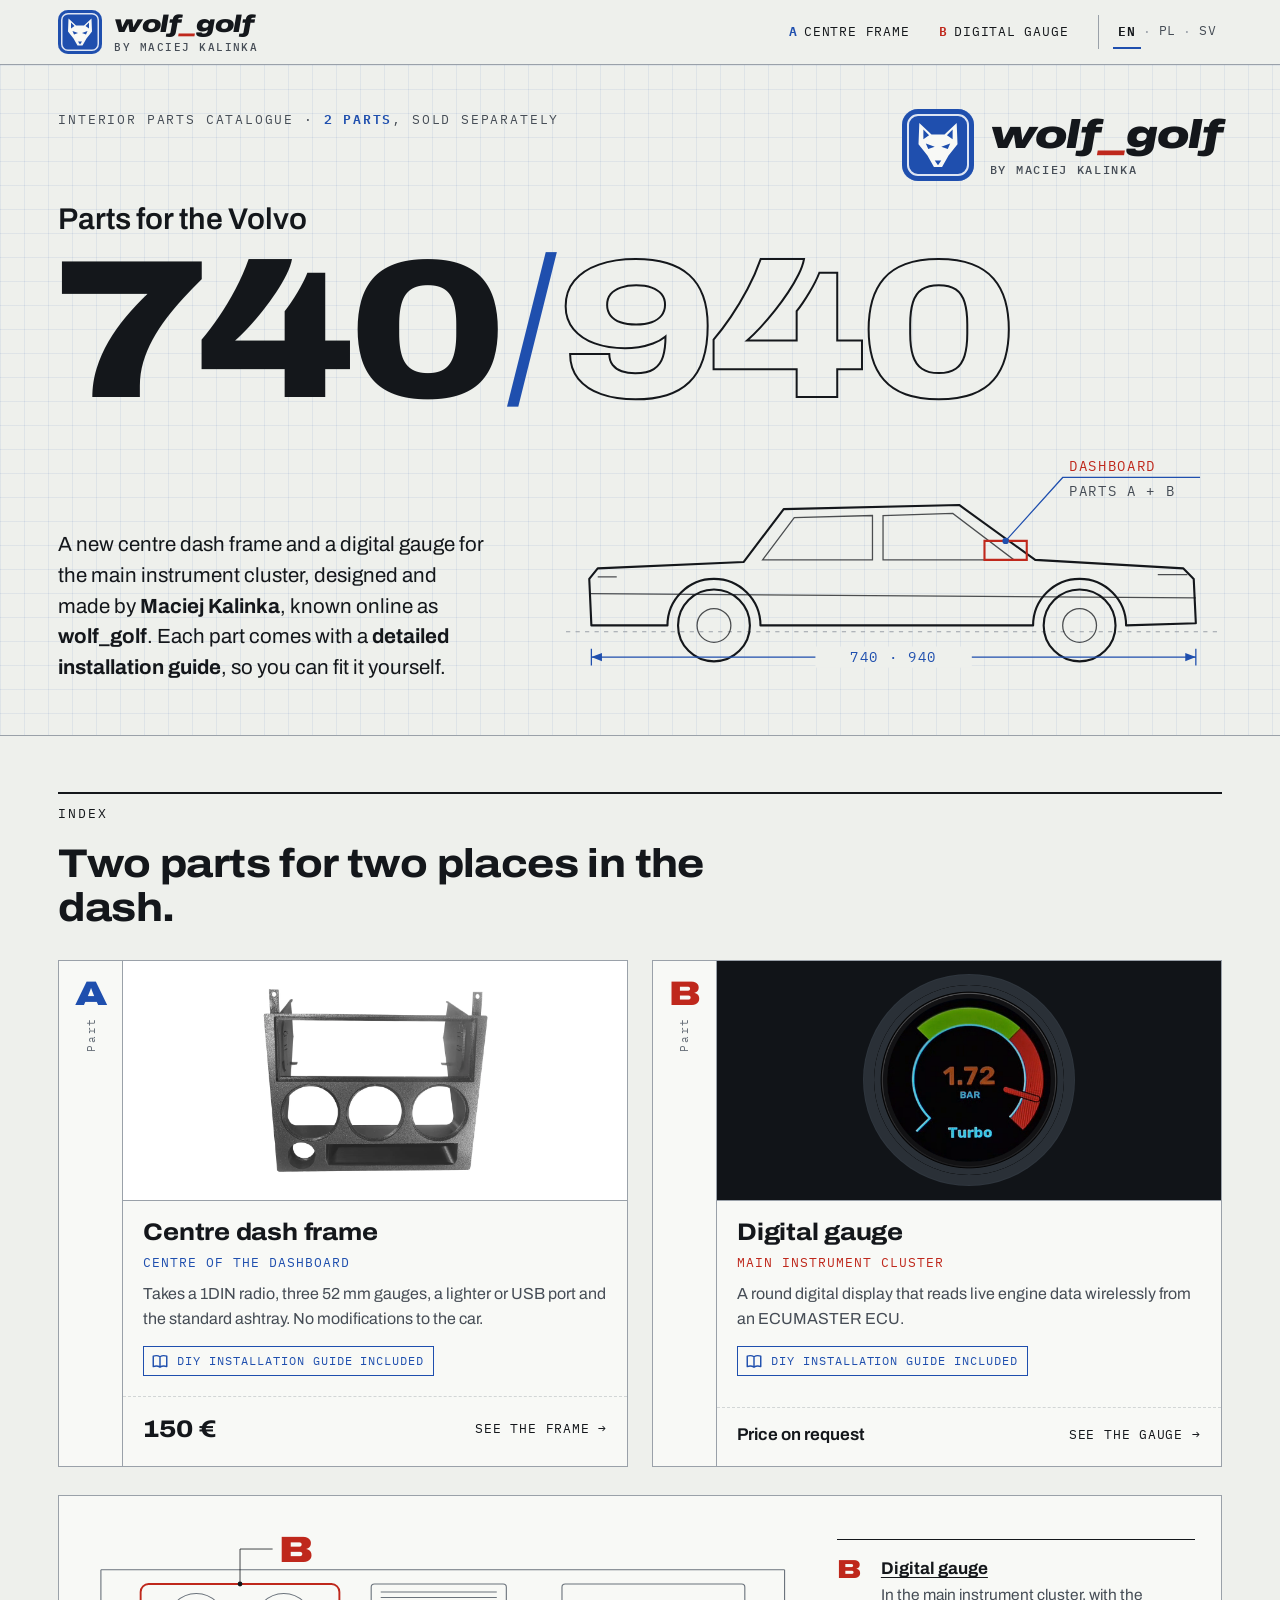
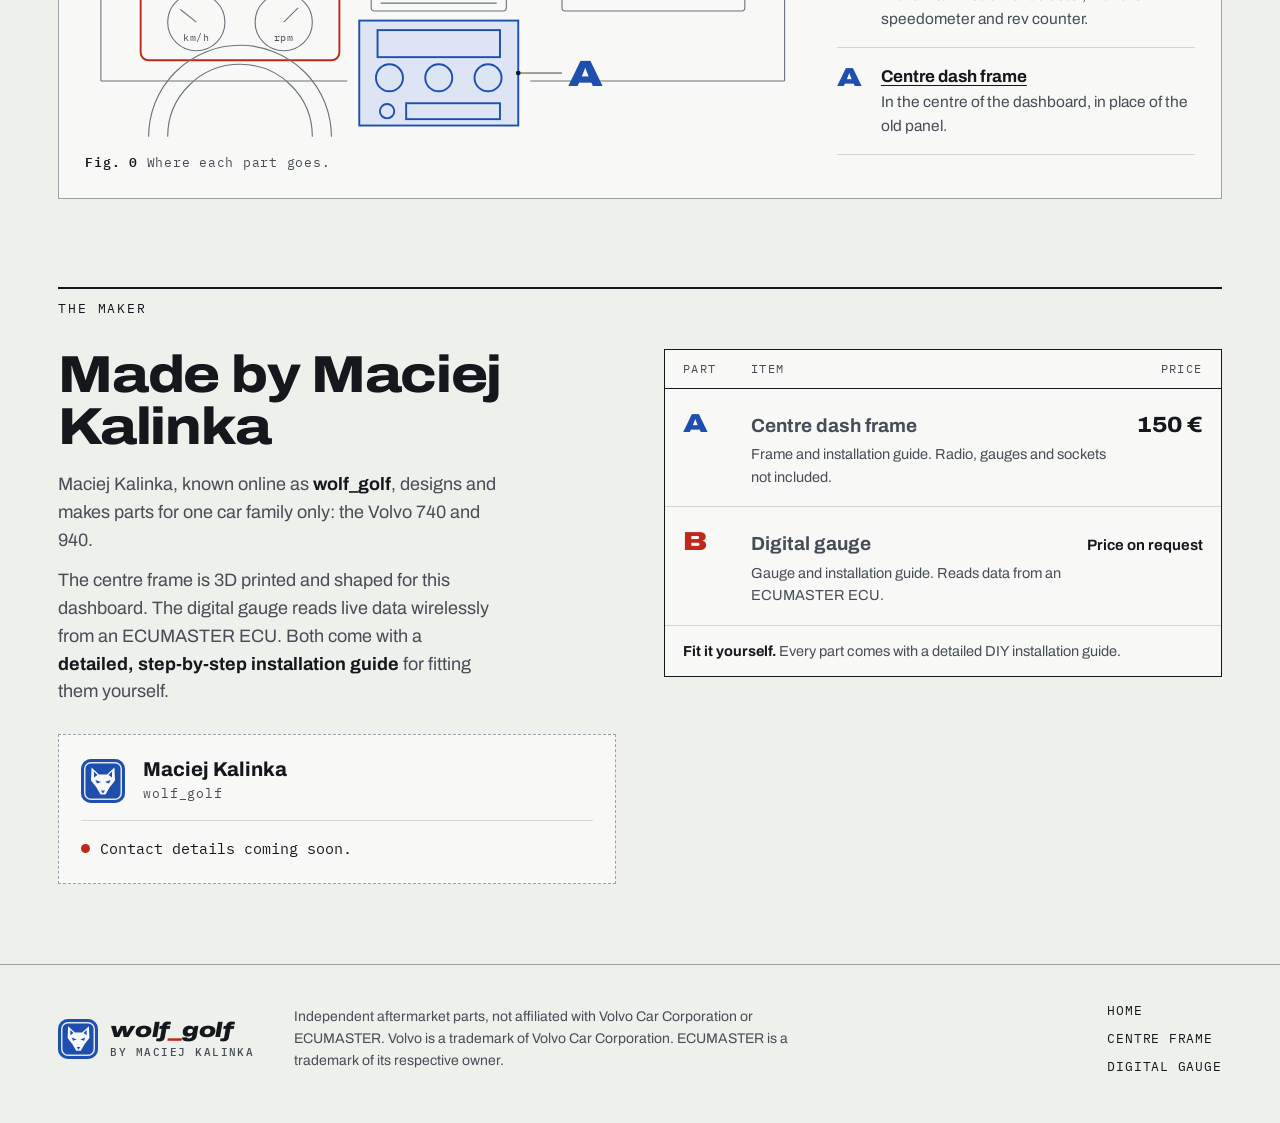
==== index.html @ bd285a12 "wolf_golf site: Volvo 740/940 centre frame and digital gauge (EN) Co-Authored-By: Claude Opus 5.5 <n" ====
<!doctype html>
<html lang="en">
<head>
<meta charset="utf-8">
<meta name="viewport" content="width=device-width, initial-scale=1, viewport-fit=cover">
<title>wolf_golf · Parts for the Volvo 740 and 940</title>
<meta name="description" content="A centre dash frame and a digital gauge for the Volvo 740 and 940, designed and made by Maciej Kalinka (wolf_golf). Each part comes with a detailed DIY installation guide.">
<link rel="canonical" href="https://seler09.github.io/wolf-golf-volvo/">
<link rel="alternate" hreflang="en" href="https://seler09.github.io/wolf-golf-volvo/">
<link rel="alternate" hreflang="pl" href="https://seler09.github.io/wolf-golf-volvo/pl/">
<link rel="alternate" hreflang="sv" href="https://seler09.github.io/wolf-golf-volvo/sv/">
<link rel="alternate" hreflang="x-default" href="https://seler09.github.io/wolf-golf-volvo/">
<meta property="og:type" content="website">
<meta property="og:site_name" content="wolf_golf">
<meta property="og:title" content="wolf_golf · Parts for the Volvo 740 and 940">
<meta property="og:description" content="A centre dash frame and a digital gauge for the Volvo 740 and 940, made by Maciej Kalinka. Detailed DIY installation guide with each part.">
<meta property="og:locale" content="en_GB">
<meta property="og:locale:alternate" content="pl_PL">
<meta property="og:locale:alternate" content="sv_SE">
<meta property="og:url" content="https://seler09.github.io/wolf-golf-volvo/">
<meta property="og:image" content="https://seler09.github.io/wolf-golf-volvo/img/installed.webp">
<meta property="og:image:alt" content="The wolf_golf centre dash frame fitted in a Volvo with a radio, three gauges and a USB socket">
<meta name="twitter:card" content="summary_large_image">
<meta name="theme-color" content="#eef0ec" media="(prefers-color-scheme: light)">
<meta name="theme-color" content="#101316" media="(prefers-color-scheme: dark)">
<link rel="icon" type="image/svg+xml" href="data:image/svg+xml,%3Csvg xmlns='http://www.w3.org/2000/svg' viewBox='0 0 64 64'%3E%3Crect width='64' height='64' rx='14' fill='%231f4fae'/%3E%3Cg transform='translate(8 8) scale(.75)'%3E%3Cpath fill='%23f8f9f6' d='M9 5L24 19L40 19L55 5L56 31L45 45L37 59L27 59L19 45L8 31Z'/%3E%3Cpath fill='%231f4fae' d='M17 30L28 34L20 37ZM47 30L36 34L44 37ZM28 51L36 51L32 57ZM14 13L21 20L14 25ZM50 13L43 20L50 25Z'/%3E%3C/g%3E%3C/svg%3E">
<link rel="preconnect" href="https://fonts.googleapis.com">
<link rel="preconnect" href="https://fonts.gstatic.com" crossorigin>
<link rel="stylesheet" href="https://fonts.googleapis.com/css2?family=Archivo:ital,wdth,wght@0,62..125,100..900;1,62..125,100..900&amp;family=IBM+Plex+Mono:wght@400;500;600&amp;display=swap">
<link rel="stylesheet" href="styles.css">
</head>
<body>
<svg width="0" height="0" style="position:absolute" aria-hidden="true" focusable="false">
  <defs>
    <symbol id="wolf" viewBox="0 0 64 64">
      <path style="fill:var(--wolf-a,#f8f9f6)" d="M9 5 L24 19 L40 19 L55 5 L56 31 L45 45 L37 59 L27 59 L19 45 L8 31 Z"/>
      <path style="fill:var(--wolf-b,#1f4fae)" d="M17 30 L28 34 L20 37 Z M47 30 L36 34 L44 37 Z M28 51 L36 51 L32 57 Z M14 13 L21 20 L14 25 Z M50 13 L43 20 L50 25 Z"/>
    </symbol>
    <symbol id="book" viewBox="0 0 20 20">
      <path d="M2.5 4.6 C5.6 3.6 7.9 3.9 10 5.3 C12.1 3.9 14.4 3.6 17.5 4.6 V16.2 C14.4 15.2 12.1 15.5 10 16.9 C7.9 15.5 5.6 15.2 2.5 16.2 Z M10 5.3 V16.9"/>
    </symbol>
  </defs>
</svg>

<a class="skip" href="#main">Skip to content</a>

<header class="top">
  <div class="wrap">
    <a class="lockup" href="index.html" aria-label="wolf_golf by Maciej Kalinka, home">
      <span class="mark"><svg aria-hidden="true"><use href="#wolf"/></svg></span>
      <span class="word"><b>wolf<i>_</i>golf</b><small>by Maciej Kalinka</small></span>
    </a>
    <nav class="nav" aria-label="Products">
      <a href="frame.html"><span class="k">A</span>Centre frame</a>
      <a class="nb" href="gauge.html"><span class="k">B</span>Digital gauge</a>
    </nav>
    <nav class="lang" aria-label="Language">
      <a href="index.html" hreflang="en" lang="en" aria-current="true">EN<span class="sr-only"> English</span></a><span class="dot" aria-hidden="true">·</span>
      <a href="pl/index.html" hreflang="pl" lang="pl">PL<span class="sr-only"> Polski</span></a><span class="dot" aria-hidden="true">·</span>
      <a href="sv/index.html" hreflang="sv" lang="sv">SV<span class="sr-only"> Svenska</span></a>
    </nav>
  </div>
</header>

<main id="main">
<section class="hero grid-bg" aria-labelledby="hero-h">
  <div class="wrap">
    <div class="hero-meta">
      <p class="eyebrow">Interior parts catalogue · <b>2 parts</b>, sold separately</p>
      <div class="lockup big" aria-hidden="true">
        <span class="mark"><svg><use href="#wolf"/></svg></span>
        <span class="word"><b>wolf<i>_</i>golf</b><small>by Maciej Kalinka</small></span>
      </div>
    </div>

    <h1 id="hero-h">
      <span class="pre">Parts for the Volvo</span>
      <span class="nums">740<span class="sl">/</span><span class="o">940</span></span>
    </h1>

    <div class="hero-row">
      <p class="lead">A new centre dash frame and a digital gauge for the main instrument cluster, designed and made by <strong>Maciej Kalinka</strong>, known online as <strong>wolf_golf</strong>. Each part comes with a <strong>detailed installation guide</strong>, so you can fit it yourself.</p>
      <svg class="car" viewBox="0 0 620 220" role="img" aria-label="Line drawing of a boxy saloon with the dashboard area marked">
        <line class="ground" x1="0" y1="172" x2="620" y2="172"/>
        <path class="body" d="M24 166 L22 122 L30 112 L168 106 L206 56 L372 52 L444 104 L584 112 L594 122 L596 164 L530 166 A44 44 0 0 0 442 166 L184 166 A44 44 0 0 0 96 166 Z"/>
        <path class="thin" d="M186 104 L216 64 L290 62 L290 104 Z M300 104 L300 62 L366 60 L424 104 Z"/>
        <line class="thin" x1="22" y1="136" x2="596" y2="140"/>
        <circle class="body" cx="140" cy="166" r="34"/>
        <circle class="thin" cx="140" cy="166" r="16"/>
        <circle class="body" cx="486" cy="166" r="34"/>
        <circle class="thin" cx="486" cy="166" r="16"/>
        <path class="thin" d="M560 118 h28 M30 120 h18"/>
        <path class="hl" d="M396 86 h40 v18 h-40 z"/>
        <path class="dim" d="M416 86 L470 26 H600"/>
        <circle class="arrow" cx="416" cy="86" r="3"/>
        <text class="r" x="476" y="20">DASHBOARD</text>
        <text class="g" x="476" y="44">PARTS A + B</text>
        <path class="dim" d="M24 196 H596 M24 188 V204 M596 188 V204"/>
        <path class="arrow" d="M24 196 l10 -4 v8 z M596 196 l-10 -4 v8 z"/>
        <rect class="mask" x="236" y="186" width="148" height="20"/>
        <text x="310" y="201" text-anchor="middle">740 · 940</text>
      </svg>
    </div>
  </div>
</section>

<section class="index" aria-labelledby="idx-h">
  <div class="wrap">
    <div class="sec-label"><p class="eyebrow">Index</p></div>
    <h2 class="sec-h" id="idx-h">Two parts for two places in the dash.</h2>

    <div class="parts">
      <a class="part-card" href="frame.html">
        <div class="code"><b>A</b><span>Part</span></div>
        <div class="pic plate"><img src="img/front.webp" alt="The centre dash frame from the front" width="1920" height="1440"></div>
        <div class="txt">
          <h3>Centre dash frame</h3>
          <p class="where">Centre of the dashboard</p>
          <p class="d">Takes a 1DIN radio, three 52 mm gauges, a lighter or USB port and the standard ashtray. No modifications to the car.</p>
          <p class="guide-tag"><svg class="ico-book" aria-hidden="true"><use href="#book"/></svg>DIY installation guide included</p>
        </div>
        <div class="foot"><span class="price">150 €</span><span class="go">See the frame</span></div>
      </a>
      <a class="part-card b" href="gauge.html">
        <div class="code"><b>B</b><span>Part</span></div>
        <div class="pic dark">
          <div class="dial"><img src="img/gauge-5.png" alt="The digital gauge showing turbo boost, 1.72 bar" width="640" height="640"></div>
        </div>
        <div class="txt">
          <h3>Digital gauge</h3>
          <p class="where">Main instrument cluster</p>
          <p class="d">A round digital display that reads live engine data wirelessly from an ECUMASTER ECU.</p>
          <p class="guide-tag"><svg class="ico-book" aria-hidden="true"><use href="#book"/></svg>DIY installation guide included</p>
        </div>
        <div class="foot"><span class="price req">Price on request</span><span class="go">See the gauge</span></div>
      </a>
    </div>

    <figure class="where-fig">
      <svg class="dash" viewBox="0 0 900 270" role="img" aria-label="Dashboard diagram: part B, the digital gauge, sits in the main instrument cluster behind the steering wheel; part A, the frame, sits in the centre of the dash">
        <path class="ln" d="M20 60 H880 M20 60 V200 M880 60 V200"/>
        <path class="ln" d="M20 200 H330 M560 200 H880"/>
        <rect class="lnB" x="70" y="78" width="250" height="96" rx="10"/>
        <circle class="ln" cx="140" cy="126" r="36"/>
        <circle class="ln" cx="250" cy="126" r="36"/>
        <path class="ln" d="M140 126 l-20 -16 M250 126 l18 -18"/>
        <text class="sm" x="140" y="150" text-anchor="middle">km/h</text>
        <text class="sm" x="250" y="150" text-anchor="middle">rpm</text>
        <path class="ln" d="M80 270 A115 115 0 0 1 310 270"/>
        <path class="ln" d="M104 270 A91 91 0 0 1 286 270"/>
        <rect class="ln" x="360" y="78" width="170" height="34" rx="4"/>
        <path class="ln" d="M372 88 H518 M372 95 H518 M372 102 H518"/>
        <rect class="ln" x="600" y="78" width="230" height="34" rx="4"/>
        <rect class="fillA" x="345" y="124" width="200" height="132"/>
        <rect class="lnA" x="345" y="124" width="200" height="132"/>
        <rect class="lnA" x="368" y="136" width="154" height="34"/>
        <circle class="lnA" cx="383" cy="196" r="17"/>
        <circle class="lnA" cx="445" cy="196" r="17"/>
        <circle class="lnA" cx="507" cy="196" r="17"/>
        <circle class="lnA" cx="380" cy="238" r="9"/>
        <rect class="lnA" x="404" y="228" width="118" height="20"/>
        <path class="lead-l" d="M195 78 V34 H236"/>
        <circle class="dot" cx="195" cy="78" r="3"/>
        <text class="big b" x="244" y="50">B</text>
        <path class="lead-l" d="M545 190 H600"/>
        <circle class="dot" cx="545" cy="190" r="3"/>
        <text class="big a" x="608" y="206">A</text>
      </svg>
      <figcaption><b>Fig. 0</b> Where each part goes.</figcaption>
      <ul class="key">
        <li><b class="kb" aria-hidden="true">B</b><span><strong><a href="gauge.html">Digital gauge</a></strong> In the main instrument cluster, with the speedometer and rev counter.</span></li>
        <li><b class="ka" aria-hidden="true">A</b><span><strong><a href="frame.html">Centre dash frame</a></strong> In the centre of the dashboard, in place of the old panel.</span></li>
      </ul>
    </figure>
  </div>
</section>

<section class="maker" id="contact" aria-labelledby="maker-h">
  <div class="wrap">
    <div class="sec-label"><p class="eyebrow">The maker</p></div>
    <div class="maker-grid">
      <div>
        <h2 id="maker-h">Made by Maciej Kalinka</h2>
        <p class="intro">Maciej Kalinka, known online as <strong>wolf_golf</strong>, designs and makes parts for one car family only: the Volvo 740 and 940.</p>
        <p class="intro">The centre frame is 3D printed and shaped for this dashboard. The digital gauge reads live data wirelessly from an ECUMASTER ECU. Both come with a <strong>detailed, step-by-step installation guide</strong> for fitting them yourself.</p>
        <div class="contact">
          <span class="mark"><svg aria-hidden="true"><use href="#wolf"/></svg></span>
          <div class="who"><b>Maciej Kalinka</b><span>wolf_golf</span></div>
          <p class="soon">Contact details coming soon.</p>
        </div>
      </div>
      <div class="order-sheet">
        <div class="h" aria-hidden="true"><span>Part</span><span>Item</span><span>Price</span></div>
        <a class="r" href="frame.html">
          <span class="c" aria-hidden="true">A</span>
          <span><b>Centre dash frame</b><span>Frame and installation guide. Radio, gauges and sockets not included.</span></span>
          <span class="p">150 €</span>
        </a>
        <a class="r b" href="gauge.html">
          <span class="c" aria-hidden="true">B</span>
          <span><b>Digital gauge</b><span>Gauge and installation guide. Reads data from an ECUMASTER ECU.</span></span>
          <span class="p req">Price on request</span>
        </a>
        <p class="x"><b>Fit it yourself.</b> Every part comes with a detailed DIY installation guide.</p>
      </div>
    </div>
  </div>
</section>
</main>

<footer class="site-foot">
  <div class="wrap">
    <a class="lockup" href="index.html" aria-label="wolf_golf by Maciej Kalinka, home">
      <span class="mark"><svg aria-hidden="true"><use href="#wolf"/></svg></span>
      <span class="word"><b>wolf<i>_</i>golf</b><small>by Maciej Kalinka</small></span>
    </a>
    <p>Independent aftermarket parts, not affiliated with Volvo Car Corporation or ECUMASTER. Volvo is a trademark of Volvo Car Corporation. ECUMASTER is a trademark of its respective owner.</p>
    <nav class="f-nav" aria-label="Site">
      <a href="index.html">Home</a>
      <a href="frame.html">Centre frame</a>
      <a href="gauge.html">Digital gauge</a>
    </nav>
  </div>
</footer>

<script>
(function(){
  var d=document.getElementById('lb');
  if(!d||typeof d.showModal!=='function')return;
  var links=Array.prototype.slice.call(document.querySelectorAll('a[data-lb]'));
  if(!links.length)return;
  var stage=d.querySelector('.lb-stage'),frame=d.querySelector('.lb-frame'),img=frame.querySelector('img'),
      cap=d.querySelector('.lb-cap'),cnt=d.querySelector('.lb-count'),i=0,opener=null;
  var navs=d.querySelectorAll('.lb-nav');
  for(var n=0;n<navs.length;n++){navs[n].hidden=links.length<2;}
  function show(k){
    i=(k+links.length)%links.length;
    var a=links[i],t=a.querySelector('img'),round=a.hasAttribute('data-round');
    img.src=a.getAttribute('href');
    img.alt=t?(t.getAttribute('alt')||''):'';
    cap.textContent=a.getAttribute('data-cap')||'';
    cnt.textContent=(i+1)+' / '+links.length;
    frame.classList.toggle('round',round);
    stage.classList.toggle('dark',round);
  }
  links.forEach(function(a,k){
    a.addEventListener('click',function(e){
      if(e.button!==0||e.metaKey||e.ctrlKey||e.shiftKey||e.altKey)return;
      e.preventDefault();opener=a;show(k);d.showModal();
    });
  });
  d.addEventListener('keydown',function(e){
    if(e.key==='ArrowLeft'){e.preventDefault();show(i-1);}
    else if(e.key==='ArrowRight'){e.preventDefault();show(i+1);}
  });
  d.addEventListener('click',function(e){
    var t=e.target;
    if(t===d||t===stage){d.close();return;}
    if(t.closest('[data-lb-close]'))d.close();
    else if(t.closest('[data-lb-prev]'))show(i-1);
    else if(t.closest('[data-lb-next]'))show(i+1);
  });
  d.addEventListener('close',function(){if(opener)opener.focus();});
})();
</script>
</body>
</html>
---- styles.css ----
/* wolf_golf · parts for the Volvo 740 / 940
   Shared stylesheet for every page and language. */

/* ---------- tokens (light) ---------- */
:root{
  --paper:#eef0ec;
  --sheet:#f8f9f6;
  --ink:#14171b;
  --ink-2:#464d56;
  --ink-3:#6b737c;
  --rule:#9aa1a9;
  --rule-2:#d2d6d6;
  --grid:rgba(31,79,174,.075);
  --blue:#1f4fae;
  --blue-soft:#dde5f4;
  --red:#bf281c;
  --plate:#ffffff;
  --plate-rule:#dfe2e4;
  --pin:#1f4fae;
  --pin-ink:#ffffff;
  --panel:#111418;
  --panel-2:#1a1f25;
  --panel-ink:#eceff2;
  --panel-ink-2:#9ba5af;
  --panel-rule:#2f363e;
  --panel-accent:#8fb4ff;
  --panel-red:#ff6b5a;
  --bezel:#2a3037;
  --on-ink:#f8f9f6;
  /* brand mark: fixed colours so the logo reads the same in both themes */
  --mark:#1f4fae;
  --mark-head:#f8f9f6;
  --mark-ring:rgba(255,255,255,.85);
  color-scheme:light;
}
/* ---------- tokens (dark) ---------- */
@media (prefers-color-scheme: dark){
  :root:not([data-theme="light"]){
    --paper:#101316;
    --sheet:#161a1e;
    --ink:#e8eaec;
    --ink-2:#aab2ba;
    --ink-3:#848d97;
    --rule:#56606a;
    --rule-2:#2a3037;
    --grid:rgba(143,180,255,.06);
    --blue:#8fb4ff;
    --blue-soft:#1d2840;
    --red:#ff7262;
    --plate:#eceeee;
    --plate-rule:#c9cdd0;
    --pin:#1f4fae;
    --pin-ink:#ffffff;
    --panel:#080a0c;
    --panel-2:#12161a;
    --panel-ink:#eceff2;
    --panel-ink-2:#9ba5af;
    --panel-rule:#262c33;
    --panel-accent:#8fb4ff;
    --panel-red:#ff6b5a;
    --bezel:#2a3037;
    --on-ink:#101316;
    color-scheme:dark;
  }
}
:root[data-theme="dark"]{
  --paper:#101316;
  --sheet:#161a1e;
  --ink:#e8eaec;
  --ink-2:#aab2ba;
  --ink-3:#848d97;
  --rule:#56606a;
  --rule-2:#2a3037;
  --grid:rgba(143,180,255,.06);
  --blue:#8fb4ff;
  --blue-soft:#1d2840;
  --red:#ff7262;
  --plate:#eceeee;
  --plate-rule:#c9cdd0;
  --pin:#1f4fae;
  --pin-ink:#ffffff;
  --panel:#080a0c;
  --panel-2:#12161a;
  --panel-ink:#eceff2;
  --panel-ink-2:#9ba5af;
  --panel-rule:#262c33;
  --panel-accent:#8fb4ff;
  --panel-red:#ff6b5a;
  --bezel:#2a3037;
  --on-ink:#101316;
  color-scheme:dark;
}

/* ---------- base ---------- */
*,*::before,*::after{box-sizing:border-box}
html{-webkit-text-size-adjust:100%;scroll-behavior:smooth}
@media (prefers-reduced-motion: reduce){
  html{scroll-behavior:auto}
  *,*::before,*::after{transition:none!important;animation:none!important}
}
body{
  margin:0;
  background:var(--paper);
  color:var(--ink);
  font-family:"Archivo",system-ui,sans-serif;
  font-size:17px;
  line-height:1.55;
  overflow-x:hidden;
}
img{max-width:100%;display:block}
a{color:inherit}
:focus-visible{outline:2px solid var(--blue);outline-offset:3px;border-radius:2px}
.mono{font-family:"IBM Plex Mono",ui-monospace,monospace}
h1,h2,h3,h4,p{margin:0}
h1,h2,h3,h4{overflow-wrap:anywhere}
p,li,dd,td,th,figcaption{overflow-wrap:break-word}
.sr-only{position:absolute!important;width:1px;height:1px;padding:0;margin:-1px;overflow:hidden;clip:rect(0,0,0,0);white-space:nowrap;border:0}

.skip{
  position:absolute;left:16px;top:-80px;z-index:100;
  background:var(--ink);color:var(--on-ink);padding:10px 14px;
  font-family:"IBM Plex Mono",monospace;font-size:14px;text-decoration:none;
}
.skip:focus{top:12px}

.wrap{
  max-width:1240px;
  margin-inline:auto;
  padding-left:max(16px, env(safe-area-inset-left,0px), 3vw);
  padding-right:max(16px, env(safe-area-inset-right,0px), 3vw);
}
.wrap > *, .grid > *{min-width:0}

/* ---------- brand lockup (mark shape from the wolf_golf logo) ---------- */
.lockup{display:flex;align-items:center;gap:12px;text-decoration:none;color:var(--ink);min-width:0}
.mark{
  width:44px;height:44px;flex:none;border-radius:10px;background:var(--mark);
  display:grid;place-items:center;
  box-shadow:inset 0 0 0 3px var(--mark), inset 0 0 0 4.5px var(--mark-ring);
  --wolf-a:var(--mark-head);--wolf-b:var(--mark);
}
.mark svg{width:32px;height:32px}
.word{display:flex;flex-direction:column;line-height:1;min-width:0}
.word b{font-weight:900;font-style:italic;font-stretch:125%;font-size:24px;letter-spacing:-.02em;white-space:nowrap}
.word b i{color:var(--red);font-style:inherit}
.word small{font-family:"IBM Plex Mono",monospace;font-size:10.5px;font-weight:500;letter-spacing:.14em;text-transform:uppercase;color:var(--ink-2);margin-top:6px;white-space:nowrap}
.lockup.big{gap:16px}
.lockup.big .mark{width:72px;height:72px;border-radius:16px;box-shadow:inset 0 0 0 5px var(--mark), inset 0 0 0 7px var(--mark-ring)}
.lockup.big .mark svg{width:52px;height:52px}
.lockup.big .word b{font-size:40px}
.lockup.big .word small{font-size:12px;margin-top:9px}

/* ---------- header ---------- */
.top{border-bottom:1px solid var(--rule);background:var(--paper);position:sticky;top:0;z-index:20}
.top .wrap{display:flex;align-items:center;gap:10px 18px;flex-wrap:wrap;padding-block:10px}
.top .lockup{margin-right:auto}
.nav{display:flex;gap:6px;align-items:center}
.nav a{
  font-family:"IBM Plex Mono",monospace;font-size:13px;letter-spacing:.06em;text-transform:uppercase;
  text-decoration:none;color:var(--ink);padding:7px 11px;border:1px solid transparent;white-space:nowrap;
}
.nav a:hover{border-color:var(--rule)}
.nav a .k{color:var(--blue);font-weight:600;margin-right:6px}
.nav a.nb .k{color:var(--red)}
.nav a[aria-current="page"]{border-color:var(--ink);box-shadow:inset 0 -3px 0 var(--blue)}
.nav a.nb[aria-current="page"]{box-shadow:inset 0 -3px 0 var(--red)}
.lang{display:flex;align-items:center;gap:2px;font-family:"IBM Plex Mono",monospace;font-size:13px;letter-spacing:.06em;border-left:1px solid var(--rule);padding-left:14px}
.lang a{text-decoration:none;color:var(--ink-2);padding:6px 5px;border-bottom:2px solid transparent}
.lang a:hover{color:var(--ink)}
.lang a[aria-current="true"]{color:var(--ink);font-weight:600;border-bottom-color:var(--blue)}
.lang .dot{color:var(--rule)}

/* ---------- shared bits ---------- */
.grid-bg{
  background-color:var(--paper);
  background-image:
    linear-gradient(var(--grid) 1px, transparent 1px),
    linear-gradient(90deg, var(--grid) 1px, transparent 1px);
  background-size:24px 24px;
}
.eyebrow{font-family:"IBM Plex Mono",monospace;font-size:13px;letter-spacing:.14em;text-transform:uppercase;color:var(--ink-2)}
.eyebrow b{color:var(--blue);font-weight:600}
.sec-label{display:flex;align-items:baseline;gap:16px;border-top:2px solid var(--ink);padding-top:10px}
.sec-label .eyebrow{color:var(--ink)}
h2.sec-h{font-size:clamp(28px,3.2vw,40px);font-weight:750;font-stretch:112%;letter-spacing:-.015em;line-height:1.1;margin-top:18px;max-width:24ch}

.ico-book{fill:none;stroke:currentColor;stroke-width:1.6;stroke-linejoin:round}
.guide-tag{
  display:inline-flex;align-items:center;gap:8px;margin-top:14px;
  font-family:"IBM Plex Mono",monospace;font-size:12px;letter-spacing:.08em;text-transform:uppercase;
  color:var(--blue);border:1px solid var(--blue);padding:5px 9px 5px 7px;line-height:1.3;
}
.guide-tag svg{width:18px;height:18px;flex:none}
.guide-box{
  display:grid;grid-template-columns:auto minmax(0,1fr);gap:14px;align-items:start;
  margin-top:24px;padding:16px 18px;border:1.5px solid var(--blue);background:var(--blue-soft);color:var(--ink);
}
.guide-box svg{width:40px;height:40px;color:var(--blue)}
.guide-box b{display:block;font-size:18px;font-weight:750;line-height:1.25}
.guide-box span{display:block;font-size:15.5px;color:var(--ink-2);margin-top:3px}

/* ---------- home: hero ---------- */
.hero{border-bottom:1px solid var(--rule)}
.hero .wrap{padding-block:44px 52px}
.hero-meta{display:flex;justify-content:space-between;align-items:flex-start;gap:24px;flex-wrap:wrap}
.hero h1{margin-top:26px;line-height:.86;overflow-wrap:normal}
.hero h1 .pre{display:block;font-size:clamp(20px,2.4vw,30px);font-weight:600;letter-spacing:-.005em;margin-bottom:14px;color:var(--ink)}
.nums{
  display:block;
  font-weight:850;font-stretch:125%;
  font-size:clamp(50px,15.4vw,224px);
  letter-spacing:-.035em;
  white-space:nowrap;
}
.nums .o{color:transparent;-webkit-text-stroke:2px var(--ink)}
.nums .sl{color:var(--blue);font-weight:300;font-stretch:62%;margin:0 .04em}
.hero-row{display:grid;grid-template-columns:minmax(0,5fr) minmax(0,7fr);gap:40px;align-items:end;margin-top:34px}
.lead{font-size:clamp(18px,1.6vw,21px);line-height:1.5;max-width:36ch;color:var(--ink)}
.lead strong{font-weight:700}
.car{width:100%;height:auto;color:var(--ink)}
.car .body{fill:none;stroke:currentColor;stroke-width:2;stroke-linejoin:round}
.car .thin{fill:none;stroke:currentColor;stroke-width:1.2;opacity:.75}
.car .dim{fill:none;stroke:var(--blue);stroke-width:1.2}
.car .arrow{fill:var(--blue)}
.car .ground{stroke:var(--rule);stroke-width:1;stroke-dasharray:4 5}
.car text{font-family:"IBM Plex Mono",monospace;font-size:13px;letter-spacing:.12em;fill:var(--blue)}
.car .hl{fill:none;stroke:var(--red);stroke-width:2}
.car text.r{fill:var(--red)}
.car text.g{fill:var(--ink-2)}
.car .mask{fill:var(--paper)}

/* ---------- home: product index ---------- */
.index{padding-block:56px 64px}
.parts{display:grid;grid-template-columns:1fr 1fr;gap:24px;margin-top:30px}
.part-card{
  display:grid;grid-template-columns:auto minmax(0,1fr);grid-template-rows:auto 1fr auto;
  text-decoration:none;color:var(--ink);
  background:var(--sheet);border:1px solid var(--rule);
  position:relative;
}
.part-card:hover{border-color:var(--ink)}
.part-card.b .code b{color:var(--red)}
.part-card .code{
  grid-row:1 / 4;
  width:64px;border-right:1px solid var(--rule);
  display:flex;flex-direction:column;align-items:center;padding-top:16px;gap:6px;
}
.part-card .code span{font-family:"IBM Plex Mono",monospace;font-size:10.5px;letter-spacing:.16em;color:var(--ink-3);writing-mode:vertical-rl;transform:rotate(180deg)}
.part-card .code b{font-weight:900;font-stretch:125%;font-size:34px;line-height:1;color:var(--blue)}
.part-card .pic{height:240px;border-bottom:1px solid var(--rule);display:flex;align-items:center;justify-content:center;overflow:hidden}
.part-card .pic.plate{background:var(--plate);border-width:0 0 1px}
.part-card .pic.plate img{height:92%;width:auto;object-fit:contain;mix-blend-mode:multiply}
.part-card .pic.dark{background:var(--panel)}
.part-card .pic.dark .dial{width:190px}
.part-card .txt{padding:18px 20px 6px}
.part-card h3{font-size:24px;font-weight:750;font-stretch:110%;letter-spacing:-.01em;line-height:1.15}
.part-card .where{font-family:"IBM Plex Mono",monospace;font-size:12.5px;letter-spacing:.08em;text-transform:uppercase;color:var(--blue);margin-top:6px}
.part-card.b .where{color:var(--red)}
.part-card p.d{margin-top:10px;color:var(--ink-2);font-size:16px}
.part-card .foot{display:flex;justify-content:space-between;align-items:center;gap:12px;padding:14px 20px 18px;border-top:1px dashed var(--rule-2);margin-top:12px;flex-wrap:wrap}
.part-card .price{font-weight:800;font-stretch:115%;font-size:24px}
.part-card .price.req{font-size:17px;font-weight:650;font-stretch:100%}
.part-card .go{font-family:"IBM Plex Mono",monospace;font-size:13px;letter-spacing:.06em;text-transform:uppercase;white-space:nowrap}
.part-card .go::after{content:" \2192"}

/* Fig. 0 — where each part goes */
.where-fig{margin:28px 0 0;background:var(--sheet);border:1px solid var(--rule);padding:26px;display:grid;grid-template-columns:minmax(0,8fr) minmax(0,4fr);gap:8px 36px;align-items:center}
.where-fig figcaption{grid-column:1;grid-row:2}
.where-fig .key{grid-column:2;grid-row:1 / 3}
.where-fig figcaption{font-family:"IBM Plex Mono",monospace;font-size:12.5px;letter-spacing:.06em;color:var(--ink-2);margin-top:8px}
.where-fig figcaption b{color:var(--ink);font-weight:600}
.dash{width:100%;height:auto;color:var(--ink)}
.key{list-style:none;margin:0;padding:0;display:grid;grid-template-columns:minmax(0,1fr);gap:0;border-top:1px solid var(--ink)}
.key li{padding:16px 0;border-bottom:1px solid var(--rule-2)}
.key li{display:grid;grid-template-columns:34px minmax(0,1fr);gap:10px;align-items:start;font-size:15.5px;color:var(--ink-2)}
.key b{font-weight:900;font-stretch:125%;font-size:26px;line-height:1}
.key .kb{color:var(--red)} .key .ka{color:var(--blue)}
.key strong{display:block;color:var(--ink);font-weight:700;font-size:17px}
.key strong a{text-decoration-thickness:1px;text-underline-offset:3px}
.dash .ln{fill:none;stroke:var(--ink-3);stroke-width:1.4}
.dash .lnA{fill:none;stroke:var(--blue);stroke-width:2.4}
.dash .lnB{fill:none;stroke:var(--red);stroke-width:2.4}
.dash .fillA{fill:var(--blue-soft)}
.dash .lead-l{fill:none;stroke:var(--ink);stroke-width:1}
.dash .dot{fill:var(--ink)}
.dash text{font-family:"IBM Plex Mono",monospace;font-size:14px;fill:var(--ink)}
.dash text.big{font-family:"Archivo",sans-serif;font-weight:900;font-stretch:125%;font-size:46px}
.dash text.a{fill:var(--blue)}
.dash text.b{fill:var(--red)}
.dash text.sm{font-size:12px;fill:var(--ink-2);letter-spacing:.06em}

/* ---------- maker + contact ---------- */
.maker{padding-block:24px 80px;scroll-margin-top:80px}
.maker-grid{display:grid;grid-template-columns:minmax(0,6fr) minmax(0,6fr);gap:48px;margin-top:30px;align-items:start}
.maker h2{font-size:clamp(32px,4.2vw,52px);font-weight:800;font-stretch:115%;letter-spacing:-.025em;line-height:1}
.maker p.intro{font-size:18px;margin-top:18px;max-width:44ch;color:var(--ink-2)}
.maker p.intro + p.intro{margin-top:12px}
.maker p.intro strong{color:var(--ink)}
.contact{margin-top:28px;border:1.5px dashed var(--rule);padding:22px;display:grid;grid-template-columns:auto minmax(0,1fr);gap:16px 18px;align-items:center;background:var(--sheet)}
.contact .who b{display:block;font-size:20px;font-weight:750;line-height:1.2}
.contact .who span{display:block;font-family:"IBM Plex Mono",monospace;font-size:13px;color:var(--ink-2);letter-spacing:.06em;margin-top:3px}
.contact .soon{grid-column:1 / -1;border-top:1px solid var(--rule-2);padding-top:16px;font-family:"IBM Plex Mono",monospace;font-size:15px;color:var(--ink)}
.contact .soon::before{content:"";display:inline-block;width:9px;height:9px;border-radius:50%;background:var(--red);margin-right:10px;vertical-align:1px}
.order-sheet{border:1px solid var(--ink);background:var(--sheet)}
.order-sheet .h{display:grid;grid-template-columns:56px minmax(0,1fr) auto;gap:12px;padding:10px 18px;border-bottom:1px solid var(--ink);font-family:"IBM Plex Mono",monospace;font-size:11.5px;letter-spacing:.12em;text-transform:uppercase;color:var(--ink-2)}
.order-sheet .r{display:grid;grid-template-columns:56px minmax(0,1fr) auto;gap:12px;padding:18px;border-bottom:1px solid var(--rule-2);align-items:baseline;text-decoration:none;color:var(--ink)}
.order-sheet a.r:hover{background:var(--paper)}
.order-sheet .r .c{font-weight:900;font-stretch:125%;font-size:26px;color:var(--blue);line-height:1}
.order-sheet .r.b .c{color:var(--red)}
.order-sheet .r b{display:block;font-size:19px;font-weight:700}
.order-sheet .r span{display:block;font-size:14.5px;color:var(--ink-2);margin-top:3px}
.order-sheet .r .p{font-weight:800;font-stretch:112%;font-size:22px;white-space:nowrap;text-align:right;color:var(--ink);margin:0}
.order-sheet .r .p.req{font-size:15px;font-weight:650;font-stretch:100%}
.order-sheet .x{padding:14px 18px;font-size:14.5px;color:var(--ink-2)}
.order-sheet .x b{color:var(--ink)}

/* ---------- product pages: head ---------- */
.p-hero{border-bottom:1px solid var(--rule)}
.p-hero > .wrap{padding-block:40px 64px}
.sheet-head{
  display:grid;grid-template-columns:auto 1fr auto;gap:0;
  border-top:2px solid var(--ink);border-bottom:1px solid var(--rule);
  font-family:"IBM Plex Mono",monospace;font-size:12.5px;letter-spacing:.1em;text-transform:uppercase;
}
.sheet-head > div{padding:9px 14px;border-right:1px solid var(--rule)}
.sheet-head > div:first-child{padding-left:0}
.sheet-head > div:last-child{border-right:0;padding-right:0;text-align:right}
.sheet-head b{font-weight:600;color:var(--blue)}
.p-title{display:grid;grid-template-columns:auto minmax(0,1fr);gap:28px;align-items:end;margin-top:30px}
.p-title .letter{font-weight:900;font-stretch:125%;font-size:clamp(84px,12vw,168px);line-height:.78;color:var(--blue);letter-spacing:-.04em}
.p-title h1{font-size:clamp(36px,5vw,64px);font-weight:800;font-stretch:115%;letter-spacing:-.025em;line-height:.98}
.p-title .sub{font-family:"IBM Plex Mono",monospace;font-size:13.5px;letter-spacing:.08em;text-transform:uppercase;color:var(--ink-2);margin-top:12px}

.a-intro{display:grid;grid-template-columns:minmax(0,7fr) minmax(0,5fr);gap:40px;margin-top:40px;align-items:start}
.fig{margin:0}
.fig .cap{font-family:"IBM Plex Mono",monospace;font-size:12.5px;line-height:1.5;color:var(--ink-2);margin-top:10px;display:flex;gap:10px}
.fig .cap b{color:var(--ink);font-weight:600;white-space:nowrap}
.photo-dark{display:block;border:1px solid var(--rule);overflow:hidden;aspect-ratio:4/3.1;background:var(--panel)}
.photo-dark img{width:100%;height:100%;object-fit:cover;object-position:50% 52%}
.a-copy p.intro{font-size:19px;line-height:1.55}
.buy{margin-top:24px;border:1px solid var(--ink);background:var(--sheet)}
.buy .row{display:flex;justify-content:space-between;align-items:baseline;gap:12px;padding:16px 18px;border-bottom:1px solid var(--rule-2);flex-wrap:wrap}
.buy .row .k{font-family:"IBM Plex Mono",monospace;font-size:12.5px;letter-spacing:.1em;text-transform:uppercase;color:var(--ink-2)}
.buy .amount{font-weight:850;font-stretch:120%;font-size:44px;line-height:1;letter-spacing:-.02em}
.buy .amount.req{font-size:26px;font-weight:750;font-stretch:105%}
.buy .note{padding:14px 18px;font-size:15.5px;color:var(--ink-2);border-bottom:1px solid var(--rule-2)}
.buy .note strong{color:var(--ink)}
.btn{
  display:flex;justify-content:space-between;align-items:center;gap:12px;
  padding:16px 18px;background:var(--ink);color:var(--on-ink);text-decoration:none;
  font-family:"IBM Plex Mono",monospace;font-size:14px;letter-spacing:.08em;text-transform:uppercase;font-weight:500;
}
.btn::after{content:"\2193";font-size:18px}
.btn:hover{background:var(--blue);color:var(--on-ink)}

/* zoomable thumbnails */
a.zoom{display:block;position:relative;color:inherit;cursor:zoom-in}
a.zoom::after{
  content:"";position:absolute;right:10px;bottom:10px;width:30px;height:30px;
  background:var(--sheet) url("data:image/svg+xml,%3Csvg xmlns='http://www.w3.org/2000/svg' viewBox='0 0 20 20' fill='none' stroke='%2314171b' stroke-width='1.6'%3E%3Ccircle cx='8.5' cy='8.5' r='5'/%3E%3Cpath d='M12.2 12.2 17 17M6.5 8.5h4M8.5 6.5v4'/%3E%3C/svg%3E") center/18px no-repeat;
  border:1px solid var(--rule);opacity:.92;
}
.dial-link.zoom::after{right:4%;bottom:4%}

/* content blocks */
.content{padding-block:8px 24px}
.block{margin-top:72px;scroll-margin-top:80px}
.block-h{display:flex;align-items:baseline;justify-content:space-between;gap:8px 16px;border-bottom:1px solid var(--rule);padding-bottom:10px;flex-wrap:wrap}
.block-h h2{font-size:clamp(24px,2.6vw,32px);font-weight:750;font-stretch:110%;letter-spacing:-.01em;line-height:1.1}
.block-h .eyebrow{font-size:12px}
.block-lead{margin-top:16px;color:var(--ink-2);max-width:62ch}

/* hotspots */
.takes{display:grid;grid-template-columns:minmax(0,7fr) minmax(0,5fr);gap:40px;margin-top:26px;align-items:center}
.plate{background:var(--plate);border:1px solid var(--plate-rule)}
.plate img{mix-blend-mode:multiply}
.hot{position:relative}
.hot img{width:100%;height:auto}
.pin{
  position:absolute;transform:translate(-50%,-50%);
  width:32px;height:32px;border-radius:50%;
  background:var(--pin);color:var(--pin-ink);
  border:2px solid #fff;
  display:flex;align-items:center;justify-content:center;
  font-family:"IBM Plex Mono",monospace;font-weight:600;font-size:15px;line-height:1;
  box-shadow:0 0 0 1px rgba(0,0,0,.25);
}
.legend{list-style:none;margin:0;padding:0;border-top:1px solid var(--ink)}
.legend li{display:grid;grid-template-columns:44px minmax(0,1fr);gap:14px;padding:16px 0;border-bottom:1px solid var(--rule-2)}
.legend li > div{min-width:0}
.legend .n{
  width:32px;height:32px;border-radius:50%;border:1.5px solid var(--blue);color:var(--blue);
  display:flex;align-items:center;justify-content:center;font-family:"IBM Plex Mono",monospace;font-weight:600;font-size:15px
}
.legend b{display:block;font-weight:700;font-size:18px;line-height:1.25}
.legend span{display:block;color:var(--ink-2);font-size:15.5px;margin-top:3px}

/* features */
.feats{display:grid;grid-template-columns:repeat(4,minmax(0,1fr));margin-top:26px;border-left:1px solid var(--rule)}
.feat{padding:4px 22px 6px;border-right:1px solid var(--rule);min-width:0}
.feat .ico{width:44px;height:44px;color:var(--blue)}
.feat .ico *{fill:none;stroke:currentColor;stroke-width:1.6}
.feat h3{margin:14px 0 6px;font-size:18px;font-weight:700;line-height:1.25}
.feat p{color:var(--ink-2);font-size:15.5px}

/* gallery */
.gal{display:grid;grid-template-columns:repeat(3,minmax(0,1fr));gap:20px;margin-top:26px}
.gal .plate{aspect-ratio:4/3;display:flex;align-items:center;justify-content:center;overflow:hidden}
.gal .plate img{width:100%;height:100%;object-fit:contain;padding:6px}

/* spec */
.spec-grid{display:grid;grid-template-columns:minmax(0,5fr) minmax(0,7fr);gap:40px;margin-top:26px;align-items:start}
.cad{border:1px solid var(--rule);overflow:hidden;background:var(--plate)}
.cad img{width:100%;height:auto;mix-blend-mode:multiply}
table.spec{width:100%;border-collapse:collapse;font-size:16px}
table.spec th,table.spec td{text-align:left;vertical-align:top;padding:12px 0;border-bottom:1px solid var(--rule-2)}
table.spec tr:first-child th,table.spec tr:first-child td{border-top:1px solid var(--ink)}
table.spec th{font-family:"IBM Plex Mono",monospace;font-weight:500;font-size:12.5px;letter-spacing:.1em;text-transform:uppercase;color:var(--ink-2);width:36%;padding-right:16px;padding-top:14px}
table.spec td strong{font-weight:700}

/* in the box */
.box{display:grid;grid-template-columns:repeat(2,minmax(0,1fr));gap:24px;margin-top:26px}
.box-item{display:grid;grid-template-columns:auto minmax(0,1fr);gap:16px;align-items:start;padding:20px;border:1px solid var(--rule);background:var(--sheet);position:relative}
.box-item.guide{border:1.5px solid var(--blue);background:var(--blue-soft)}
.box-item .no{position:absolute;top:10px;right:14px;font-family:"IBM Plex Mono",monospace;font-size:12px;letter-spacing:.1em;color:var(--ink-3)}
.box-item svg{width:56px;height:56px;color:var(--blue)}
.box-item svg *{fill:none;stroke:currentColor;stroke-width:1.5;stroke-linejoin:round}
.box-item h3{font-size:20px;font-weight:750;font-stretch:108%;line-height:1.2;padding-right:28px}
.box-item p{color:var(--ink-2);font-size:15.5px;margin-top:6px}
.not-inc{margin-top:16px;padding:14px 18px;border:1.5px dashed var(--rule);font-size:15.5px;color:var(--ink-2)}
.not-inc b{color:var(--ink)}

/* order block on product pages */
.order{padding-block:72px 64px;scroll-margin-top:80px}
.order-grid{display:grid;grid-template-columns:minmax(0,6fr) minmax(0,6fr);gap:48px;margin-top:30px;align-items:start}
.order h2{font-size:clamp(32px,4.2vw,52px);font-weight:800;font-stretch:115%;letter-spacing:-.025em;line-height:1}
.order p.intro{font-size:18px;margin-top:18px;max-width:42ch;color:var(--ink-2)}
.order .contact{margin-top:0}

/* link card to the other product */
.other{padding-bottom:72px}
.other-card{
  display:grid;grid-template-columns:auto minmax(0,1fr) auto;gap:24px;align-items:center;
  text-decoration:none;color:var(--ink);background:var(--sheet);border:1px solid var(--rule);padding:18px 22px 18px 18px;
}
.other-card:hover{border-color:var(--ink)}
.other-card .thumb{width:120px;height:90px;display:grid;place-items:center;overflow:hidden}
.other-card .thumb.plate img{width:100%;height:100%;object-fit:contain;padding:4px}
.other-card .thumb.dark{background:var(--panel)}
.other-card .thumb.dark .dial{width:76px;box-shadow:0 0 0 3px var(--bezel)}
.other-card .eyebrow{font-size:12px}
.other-card .eyebrow b{color:var(--red)}
.other-card.to-a .eyebrow b{color:var(--blue)}
.other-card h2{font-size:clamp(22px,2.4vw,28px);font-weight:750;font-stretch:110%;line-height:1.15;margin-top:4px}
.other-card p.d{color:var(--ink-2);font-size:15.5px;margin-top:4px}
.other-card .go{font-family:"IBM Plex Mono",monospace;font-size:13px;letter-spacing:.06em;text-transform:uppercase;white-space:nowrap;text-align:right}
.other-card .go b{display:block;font-family:"Archivo",sans-serif;font-size:20px;font-weight:800;font-stretch:112%;letter-spacing:0;text-transform:none;margin-bottom:4px}
.other-card .go b.req{font-size:16px;font-weight:650;font-stretch:100%}
.other-card .go span::after{content:" \2192"}

/* ---------- dark panel band (digital gauge) ---------- */
.band{background:var(--panel);color:var(--panel-ink);border-block:1px solid var(--panel-rule)}
.band .sheet-head{border-top-color:var(--panel-ink);border-bottom-color:var(--panel-rule)}
.band .sheet-head > div{border-right-color:var(--panel-rule)}
.band .sheet-head b{color:var(--panel-red)}
.band .p-title .letter{color:var(--panel-red)}
.band .p-title .sub,.band .eyebrow{color:var(--panel-ink-2)}
.band :focus-visible{outline-color:var(--panel-accent)}
.band .block-h{border-bottom-color:var(--panel-rule)}
.band .fig .cap{color:var(--panel-ink-2)}
.band .fig .cap b{color:var(--panel-ink)}
.band .buy{border-color:var(--panel-ink);background:var(--panel-2)}
.band .buy .row,.band .buy .note{border-bottom-color:var(--panel-rule)}
.band .buy .row .k,.band .buy .note{color:var(--panel-ink-2)}
.band .btn{background:var(--panel-ink);color:var(--panel)}
.band .btn:hover{background:var(--panel-accent);color:var(--panel)}
.band a.zoom::after{background-color:var(--panel-ink);border-color:var(--panel-rule)}
.band-sec > .wrap{padding-block:72px 80px}
.band-sec .block:first-child{margin-top:0}

.g-intro{display:grid;grid-template-columns:minmax(0,6fr) minmax(0,6fr);gap:56px;margin-top:40px;align-items:center}
.g-copy p.intro{font-size:19px;line-height:1.55;color:var(--panel-ink)}
.g-copy p.intro strong{color:#fff;font-weight:700}
.g-copy .warn{margin-top:18px;padding:14px 16px;border-left:3px solid var(--panel-accent);background:var(--panel-2);font-size:15.5px;color:var(--panel-ink)}
.g-points{list-style:none;margin:22px 0 0;padding:0;border-top:1px solid var(--panel-ink)}
.g-points li{display:grid;grid-template-columns:96px minmax(0,1fr);gap:12px;padding:11px 0;border-bottom:1px solid var(--panel-rule);font-size:15.5px;color:var(--panel-ink)}
.g-points .k{font-family:"IBM Plex Mono",monospace;font-weight:600;font-size:12.5px;letter-spacing:.1em;color:var(--panel-accent);padding-top:2px}
.g-points li.hl{background:linear-gradient(90deg,rgba(143,180,255,.12),transparent);}
.g-points li.hl .v{font-weight:650}
.g-points li.st .k{color:var(--panel-red)}

/* round screens: a bezel ring is drawn over the photo so its white corners never show.
   The photo itself is never rotated or scaled. */
.dial{
  border-radius:50%;overflow:hidden;aspect-ratio:1/1;position:relative;
  background:#000;
  box-shadow:0 0 0 10px var(--bezel), 0 0 0 11px var(--panel-rule);
}
.dial img{width:100%;height:100%;object-fit:cover}
.dial::after{
  content:"";position:absolute;inset:0;border-radius:50%;pointer-events:none;
  background:radial-gradient(circle closest-side, transparent 0 92.5%, var(--bezel) 93.5% 100%);
}
.dial-big{max-width:480px;margin:40px auto 46px;position:relative}
.ticks{position:absolute;inset:-34px;pointer-events:none;color:var(--panel-rule)}
.dial-link{display:block;border-radius:50%}
.dial-link:focus-visible{outline-offset:16px;border-radius:50%}

.svc{display:grid;grid-template-columns:minmax(0,5fr) minmax(0,7fr);gap:56px;margin-top:30px;align-items:center}
.svc h3{font-size:clamp(22px,2.4vw,28px);font-weight:750;font-stretch:110%;line-height:1.15}
.svc .tx > p{margin-top:10px;color:var(--panel-ink-2)}
.readings{display:grid;grid-template-columns:repeat(2,minmax(0,1fr));gap:0 28px;margin:22px 0 0;padding:0;border-top:1px solid var(--panel-ink)}
.readings div{display:grid;grid-template-columns:76px minmax(0,1fr);gap:10px;padding:11px 0;border-bottom:1px solid var(--panel-rule)}
.readings dt{font-family:"IBM Plex Mono",monospace;font-weight:600;font-size:14px;color:var(--panel-accent);letter-spacing:.04em}
.readings dd{margin:0;font-size:15.5px;color:var(--panel-ink)}

.screens{display:grid;grid-template-columns:repeat(3,minmax(0,1fr));gap:44px 40px;margin-top:40px}
.screens figure{margin:0;min-width:0}
.screens .dial{box-shadow:0 0 0 6px var(--bezel), 0 0 0 7px var(--panel-rule);margin:7px}
.screens .dial-link{max-width:300px;margin-inline:auto}
.screens figcaption{font-family:"IBM Plex Mono",monospace;font-size:12.5px;color:var(--panel-ink-2);margin-top:18px;line-height:1.5;max-width:300px;margin-inline:auto}
.screens figcaption b{display:block;color:var(--panel-ink);font-weight:600;font-size:13.5px;letter-spacing:.04em}
.live{display:inline-block;margin-left:6px;padding:1px 6px;border:1px solid var(--panel-red);color:var(--panel-red);font-size:10.5px;letter-spacing:.12em;vertical-align:2px;font-weight:500}

/* wireless link diagram */
.link-fig{margin:26px 0 0;background:var(--sheet);border:1px solid var(--rule);padding:26px 26px 18px}
.link-fig figcaption{font-family:"IBM Plex Mono",monospace;font-size:12.5px;letter-spacing:.06em;color:var(--ink-2);margin-top:12px}
.link-fig figcaption b{color:var(--ink);font-weight:600}
.wl{width:100%;height:auto;color:var(--ink);display:block}
.wl.v{display:none;max-width:360px;margin-inline:auto}
.wl .ln{fill:none;stroke:var(--ink);stroke-width:2}
.wl .ln-2{fill:none;stroke:var(--ink-3);stroke-width:1.4}
.wl .fill{fill:var(--paper)}
.wl .lnB{fill:none;stroke:var(--red);stroke-width:2.4}
.wl .dial-fill{fill:var(--panel)}
.wl .air{fill:none;stroke:var(--blue);stroke-width:2;stroke-dasharray:3 9;stroke-linecap:round}
.wl .wave{fill:none;stroke:var(--blue);stroke-width:2.2;stroke-linecap:round}
.wl .arrow{fill:var(--blue)}
.wl text{font-family:"IBM Plex Mono",monospace;font-size:15px;fill:var(--ink);letter-spacing:.06em}
.wl text.sm{font-size:13px;fill:var(--ink-2)}
.wl text.bl{fill:var(--blue);font-weight:600}
.wl text.rd{fill:var(--red);font-weight:600}
.wl text.brand{font-family:"Archivo",sans-serif;font-weight:850;font-stretch:118%;font-size:24px;letter-spacing:.01em}
.wl text.read{font-family:"Archivo",sans-serif;font-weight:800;font-size:30px;fill:#eceff2;letter-spacing:0}
.wl text.unit{font-size:11px;fill:#9ba5af}
.wl-notes{list-style:none;margin:22px 0 0;padding:0;display:grid;grid-template-columns:repeat(3,minmax(0,1fr));gap:0 28px;counter-reset:wl}
.wl-notes li{border-top:1px solid var(--ink);padding:14px 0 6px;color:var(--ink-2);font-size:15.5px;min-width:0}
.wl-notes .k{display:block;font-family:"IBM Plex Mono",monospace;font-size:12px;letter-spacing:.12em;text-transform:uppercase;color:var(--blue);font-weight:600}
.wl-notes b{display:block;color:var(--ink);font-size:18px;font-weight:700;line-height:1.25;margin-top:4px}

/* ---------- footer ---------- */
.site-foot{border-top:1px solid var(--rule);background:var(--paper)}
.site-foot .wrap{padding-block:34px 44px;display:grid;grid-template-columns:auto minmax(0,1fr) auto;gap:28px 40px;align-items:center}
.site-foot p{font-size:14px;color:var(--ink-2);max-width:64ch}
.site-foot .f-nav{display:flex;flex-direction:column;gap:4px;font-family:"IBM Plex Mono",monospace;font-size:13px;letter-spacing:.06em;text-transform:uppercase}
.site-foot .f-nav a{text-decoration:none;padding:2px 0}
.site-foot .f-nav a:hover{text-decoration:underline}
.site-foot .lockup .mark{width:40px;height:40px}
.site-foot .lockup .mark svg{width:29px;height:29px}
.site-foot .lockup .word b{font-size:21px}

/* ---------- lightbox ---------- */
dialog.lb{
  padding:0;border:1px solid var(--ink);background:var(--sheet);color:var(--ink);
  width:min(1120px, calc(100vw - 32px));max-width:none;max-height:calc(100vh - 32px);max-height:calc(100dvh - 32px);
  overflow:hidden;
}
dialog.lb[open]{display:grid;grid-template-rows:auto minmax(0,1fr) auto}
dialog.lb::backdrop{background:rgba(8,10,12,.82)}
.lb-bar{display:flex;justify-content:space-between;align-items:center;gap:12px;padding:8px 8px 8px 18px;border-bottom:1px solid var(--rule)}
.lb-count{font-family:"IBM Plex Mono",monospace;font-size:13px;letter-spacing:.1em;color:var(--ink-2)}
.lb button{
  font-family:"IBM Plex Mono",monospace;font-size:13px;letter-spacing:.08em;text-transform:uppercase;
  background:var(--ink);color:var(--on-ink);border:0;cursor:pointer;
  min-height:44px;min-width:44px;padding:0 14px;display:inline-flex;align-items:center;justify-content:center;gap:8px;
}
.lb button:hover{background:var(--blue)}
.lb-stage{position:relative;display:flex;align-items:center;justify-content:center;min-height:0;padding:16px 64px;background:var(--plate)}
.lb-stage.dark{background:var(--panel)}
.lb-frame{position:relative;max-width:100%;max-height:100%;display:flex}
.lb-frame img{max-width:100%;max-height:calc(100vh - 190px);max-height:calc(100dvh - 190px);width:auto;height:auto;object-fit:contain;mix-blend-mode:multiply}
.lb-stage.dark .lb-frame img{mix-blend-mode:normal}
.lb-frame.round{border-radius:50%;overflow:hidden;box-shadow:0 0 0 8px var(--bezel)}
.lb-frame.round::after{
  content:"";position:absolute;inset:0;border-radius:50%;pointer-events:none;
  background:radial-gradient(circle closest-side, transparent 0 92.5%, var(--bezel) 93.5% 100%);
}
.lb [hidden]{display:none!important}
.lb-nav{position:absolute;top:50%;transform:translateY(-50%);font-size:20px!important}
.lb-prev{left:10px}
.lb-next{right:10px}
.lb-cap{padding:12px 18px 14px;border-top:1px solid var(--rule);font-family:"IBM Plex Mono",monospace;font-size:13px;line-height:1.5;color:var(--ink-2);min-height:1em}

/* ---------- responsive ---------- */
@media (max-width: 1020px){
  .hero-row,.a-intro,.takes,.spec-grid,.g-intro,.order-grid,.maker-grid,.svc{grid-template-columns:minmax(0,1fr)}
  .feats{grid-template-columns:repeat(2,minmax(0,1fr));border-left:0}
  .feat{border-right:0;border-top:1px solid var(--rule);padding:18px 18px 18px 0}
  .screens{grid-template-columns:repeat(2,minmax(0,1fr))}
  .lead{max-width:46ch}
  .svc .dial-big{max-width:420px}
  .site-foot .wrap{grid-template-columns:auto minmax(0,1fr)}
  .site-foot p{grid-column:1 / -1;grid-row:2}
}
@media (max-width: 760px){
  body{font-size:16px}
  .top{position:static}
  .top .wrap{padding-block:10px 0;gap:8px 12px}
  .nav{order:3;width:100%;border-top:1px solid var(--rule-2);padding-block:6px;gap:4px}
  .nav a{flex:1 1 0;text-align:center;padding:9px 6px;font-size:12.5px;min-width:0}
  .lang{border-left:0;padding-left:0}
  .lockup.big .mark{width:56px;height:56px;border-radius:13px}
  .lockup.big .mark svg{width:40px;height:40px}
  .lockup.big .word b{font-size:30px}
  .parts{grid-template-columns:minmax(0,1fr)}
  .where-fig{grid-template-columns:minmax(0,1fr);padding:14px 12px 10px}
  .where-fig figcaption,.where-fig .key{grid-column:1;grid-row:auto}
  .key{margin-top:10px}
  .index{padding-block:44px 40px}
  .part-card .pic{height:200px}
  .part-card .pic.dark .dial{width:150px}
  .gal{grid-template-columns:minmax(0,1fr) minmax(0,1fr)}
  .gal figure:first-child{grid-column:1 / -1}
  .sheet-head{grid-template-columns:auto 1fr}
  .sheet-head > div:nth-child(2){border-right:0}
  .sheet-head > div:last-child{display:none}
  .p-title{gap:16px}
  .p-hero > .wrap{padding-block:28px 48px}
  .pin{width:24px;height:24px;font-size:12px;border-width:1.5px}
  .screens{gap:32px 22px}
  .dial-big{margin:28px 16px 34px}
  .ticks{inset:-22px}
  .contact{grid-template-columns:minmax(0,1fr) ;}
  .contact .mark{display:none}
  .order-sheet .h,.order-sheet .r{grid-template-columns:40px minmax(0,1fr) auto;padding-inline:14px}
  .hero .wrap{padding-block:28px 40px}
  .nums .o{-webkit-text-stroke-width:1.5px}
  .box{grid-template-columns:minmax(0,1fr)}
  .block{margin-top:56px}
  .band-sec > .wrap{padding-block:56px 64px}
  .wl.h{display:none}
  .wl.v{display:block}
  .link-fig{padding:16px 12px 12px}
  .wl-notes{grid-template-columns:minmax(0,1fr)}
  .other-card{grid-template-columns:auto minmax(0,1fr);gap:14px 16px;padding:14px}
  .other-card .thumb{width:84px;height:66px}
  .other-card .thumb.dark .dial{width:56px}
  .other-card .go{grid-column:1 / -1;text-align:left;display:flex;justify-content:space-between;align-items:baseline;gap:12px;border-top:1px dashed var(--rule-2);padding-top:12px}
  .other-card .go b{margin:0}
  .lb-stage{padding:12px}
  .lb-nav{top:auto;bottom:12px;transform:none}
  .lb-frame img{max-height:calc(100vh - 230px);max-height:calc(100dvh - 230px)}
  .order{padding-block:56px 48px}
  .maker{padding-block:16px 56px}
}
@media (max-width: 460px){
  .word b{font-size:21px}
  .mark{width:40px;height:40px}
  .mark svg{width:29px;height:29px}
  .feats{grid-template-columns:minmax(0,1fr)}
  .screens{grid-template-columns:minmax(0,1fr) minmax(0,1fr);gap:28px 18px}
  .screens .dial{box-shadow:0 0 0 4px var(--bezel), 0 0 0 5px var(--panel-rule);margin:5px}
  .order-sheet .r{grid-template-columns:34px minmax(0,1fr)}
  .order-sheet .r .p{grid-column:2;text-align:left}
  .order-sheet .h{grid-template-columns:34px minmax(0,1fr)}
  .order-sheet .h span:last-child{display:none}
  .g-points li{grid-template-columns:minmax(0,1fr);gap:2px}
  .readings{grid-template-columns:minmax(0,1fr)}
  .buy .amount{font-size:38px}
  table.spec th{width:40%}
  .box-item{grid-template-columns:minmax(0,1fr)}
  .box-item svg{width:44px;height:44px}
  .part-card .code{width:48px}
  .part-card .code b{font-size:28px}
  .part-card .txt{padding:16px 16px 4px}
  .part-card .foot{padding:12px 16px 16px}
  .site-foot .wrap{grid-template-columns:minmax(0,1fr)}
  .site-foot p{grid-row:auto}
}
@media (max-width: 760px){
  .hero-meta .lockup.big{display:none}
}
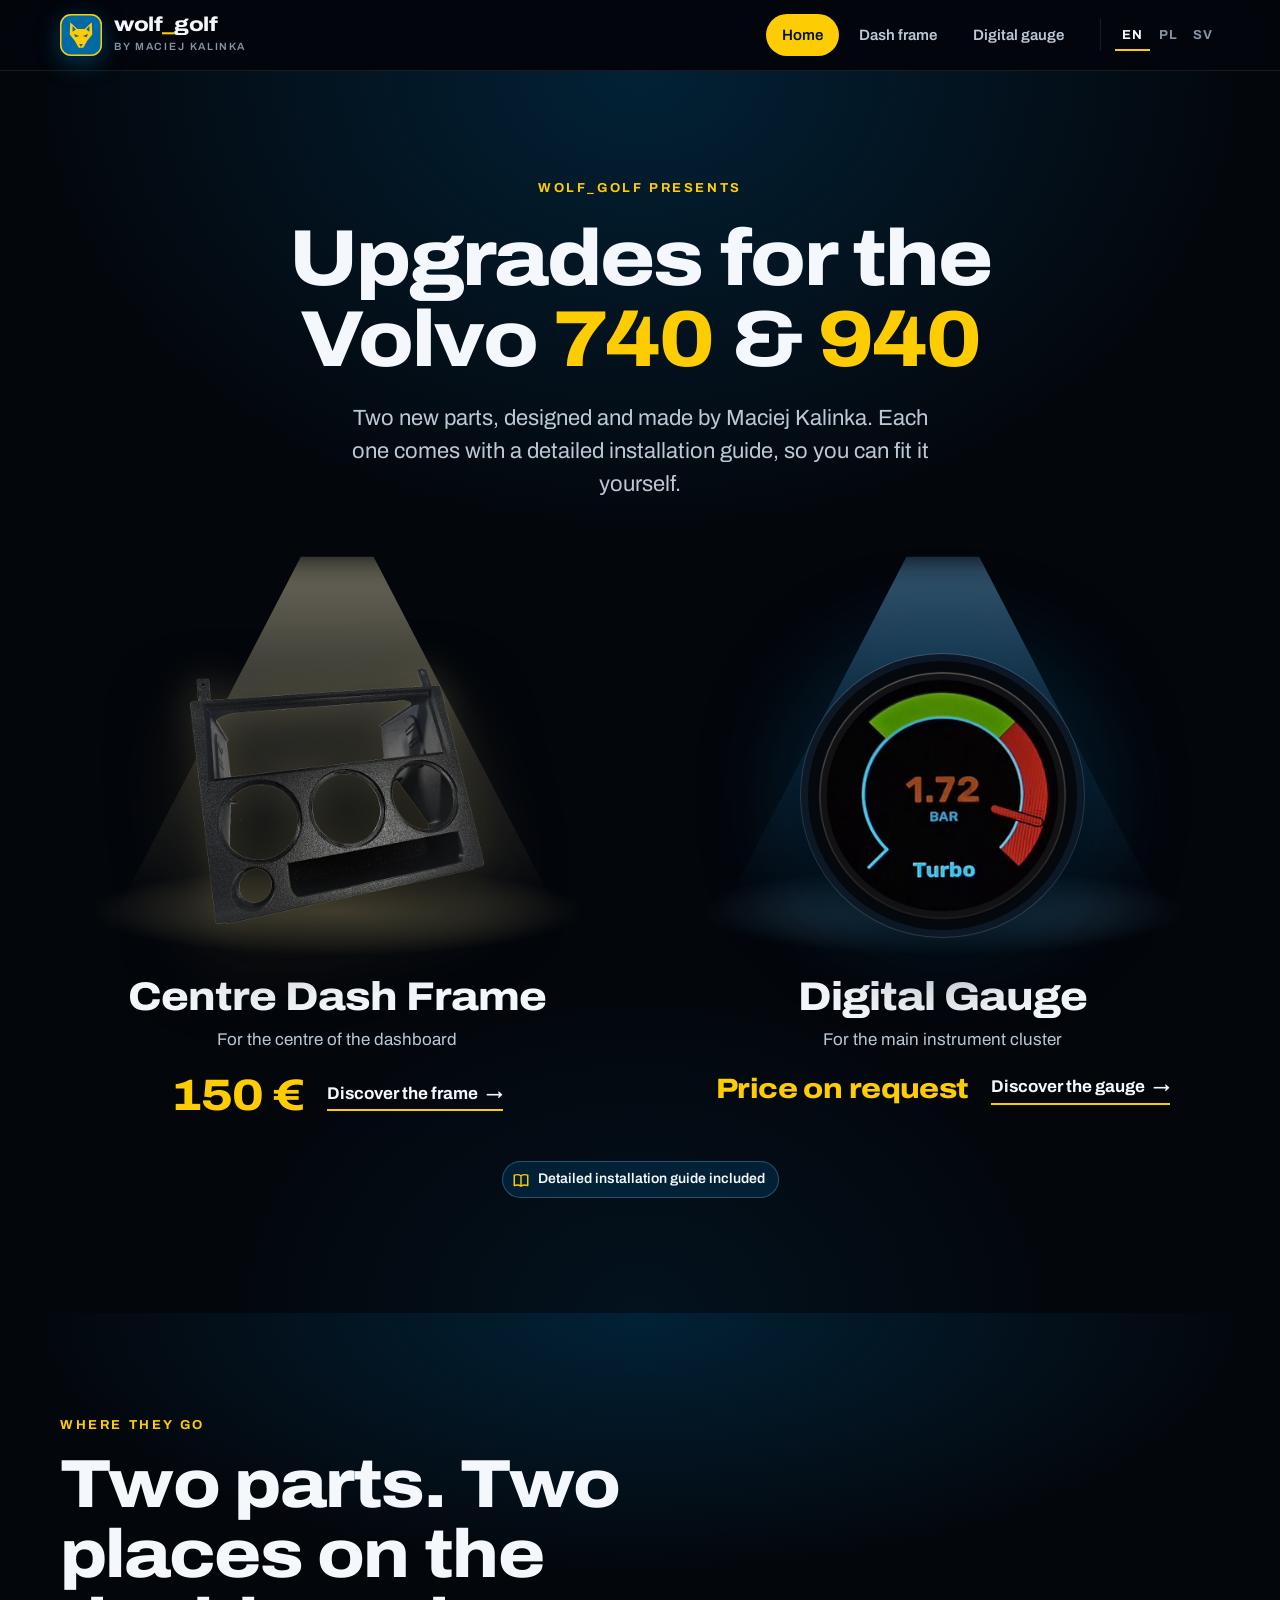
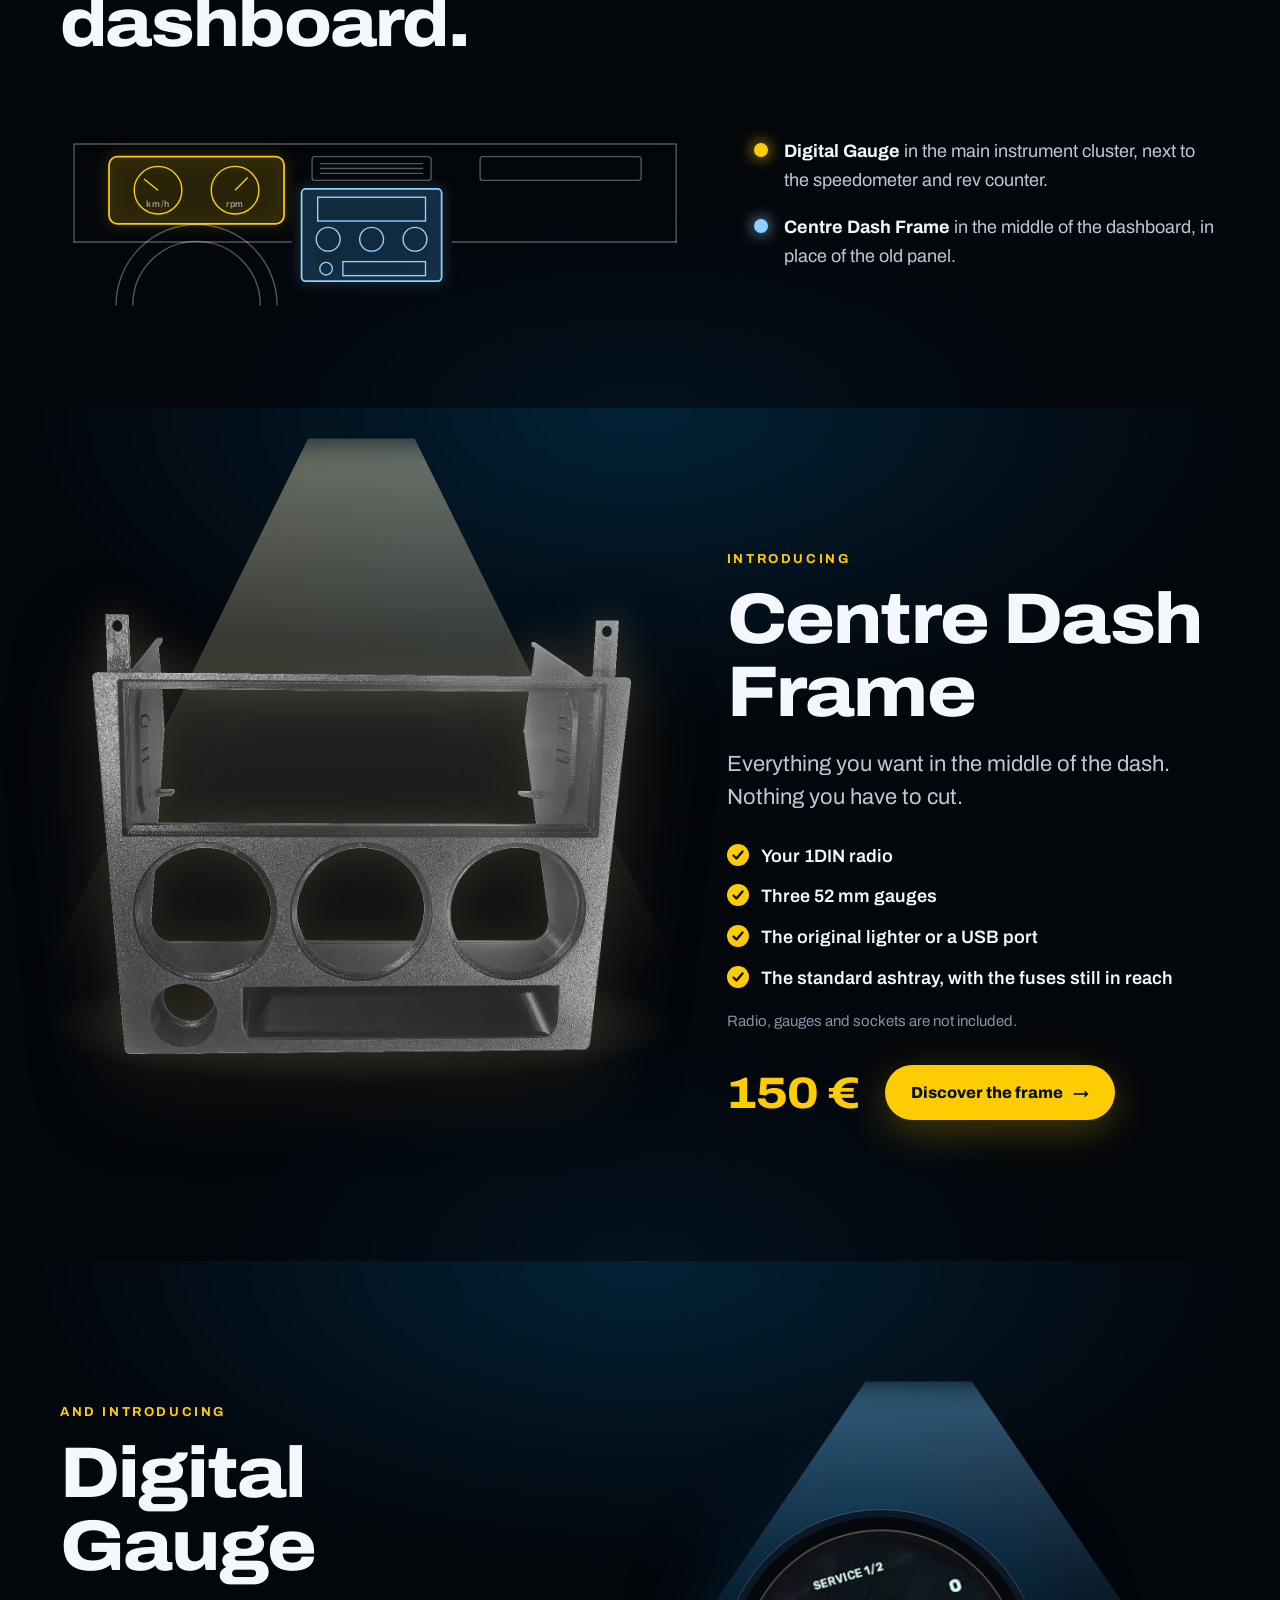
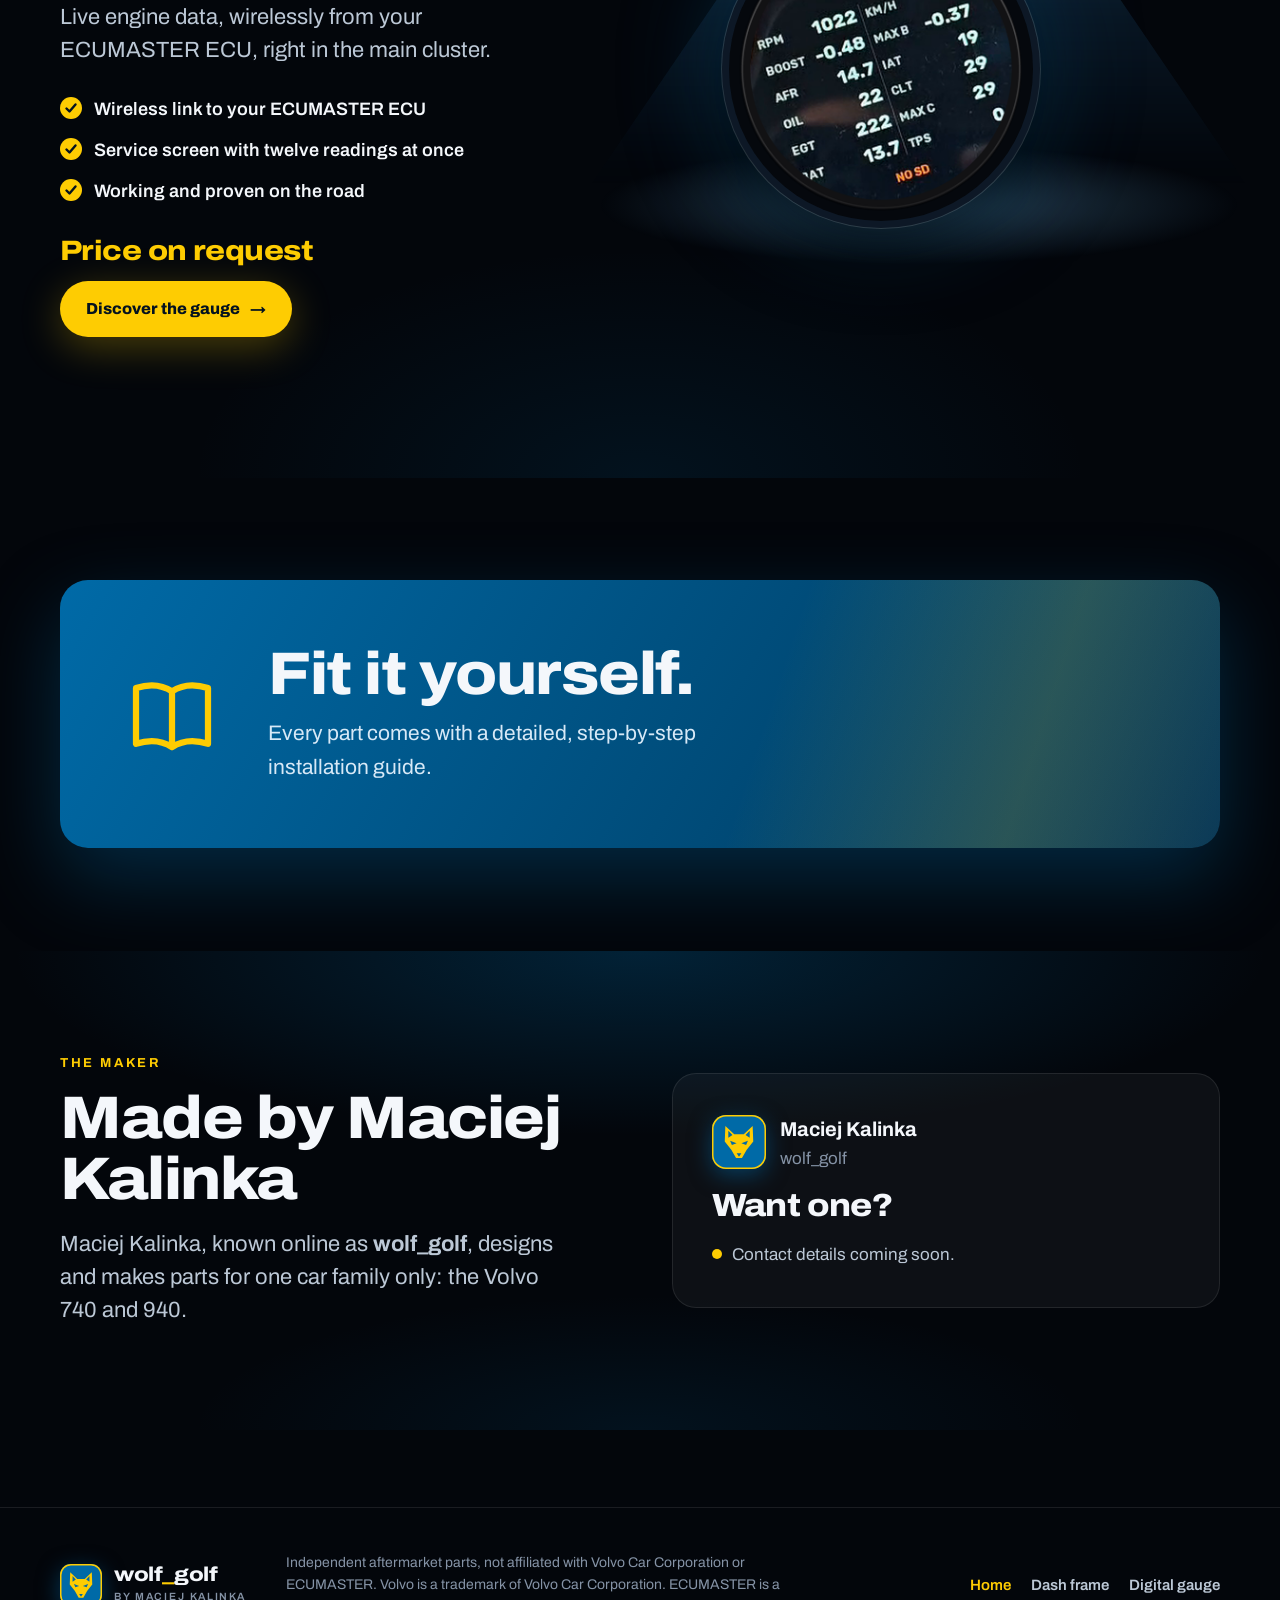
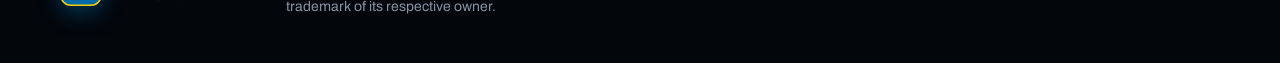
==== commit 76b4c17e: "Redesign: dark stage with Swedish blue/yellow, spotlight reveals, Home tab; add Polish and Swedish v" ====
--- a/index.html
+++ b/index.html
@@ -3,7 +3,7 @@
 <head>
 <meta charset="utf-8">
 <meta name="viewport" content="width=device-width, initial-scale=1, viewport-fit=cover">
-<title>wolf_golf · Parts for the Volvo 740 and 940</title>
+<title>wolf_golf · Upgrades for the Volvo 740 & 940</title>
 <meta name="description" content="A centre dash frame and a digital gauge for the Volvo 740 and 940, designed and made by Maciej Kalinka (wolf_golf). Each part comes with a detailed DIY installation guide.">
 <link rel="canonical" href="https://seler09.github.io/wolf-golf-volvo/">
 <link rel="alternate" hreflang="en" href="https://seler09.github.io/wolf-golf-volvo/">
@@ -12,256 +12,163 @@
 <link rel="alternate" hreflang="x-default" href="https://seler09.github.io/wolf-golf-volvo/">
 <meta property="og:type" content="website">
 <meta property="og:site_name" content="wolf_golf">
-<meta property="og:title" content="wolf_golf · Parts for the Volvo 740 and 940">
-<meta property="og:description" content="A centre dash frame and a digital gauge for the Volvo 740 and 940, made by Maciej Kalinka. Detailed DIY installation guide with each part.">
+<meta property="og:title" content="wolf_golf · Upgrades for the Volvo 740 & 940">
+<meta property="og:description" content="A centre dash frame and a digital gauge for the Volvo 740 and 940, designed and made by Maciej Kalinka (wolf_golf). Each part comes with a detailed DIY installation guide.">
 <meta property="og:locale" content="en_GB">
 <meta property="og:locale:alternate" content="pl_PL">
 <meta property="og:locale:alternate" content="sv_SE">
 <meta property="og:url" content="https://seler09.github.io/wolf-golf-volvo/">
 <meta property="og:image" content="https://seler09.github.io/wolf-golf-volvo/img/installed.webp">
-<meta property="og:image:alt" content="The wolf_golf centre dash frame fitted in a Volvo with a radio, three gauges and a USB socket">
+<meta property="og:image:alt" content="The centre dash frame, textured black, seen from the front at a slight angle">
 <meta name="twitter:card" content="summary_large_image">
-<meta name="theme-color" content="#eef0ec" media="(prefers-color-scheme: light)">
-<meta name="theme-color" content="#101316" media="(prefers-color-scheme: dark)">
-<link rel="icon" type="image/svg+xml" href="data:image/svg+xml,%3Csvg xmlns='http://www.w3.org/2000/svg' viewBox='0 0 64 64'%3E%3Crect width='64' height='64' rx='14' fill='%231f4fae'/%3E%3Cg transform='translate(8 8) scale(.75)'%3E%3Cpath fill='%23f8f9f6' d='M9 5L24 19L40 19L55 5L56 31L45 45L37 59L27 59L19 45L8 31Z'/%3E%3Cpath fill='%231f4fae' d='M17 30L28 34L20 37ZM47 30L36 34L44 37ZM28 51L36 51L32 57ZM14 13L21 20L14 25ZM50 13L43 20L50 25Z'/%3E%3C/g%3E%3C/svg%3E">
+<meta name="theme-color" content="#03060b">
+<link rel="icon" type="image/svg+xml" href="data:image/svg+xml,%3Csvg xmlns='http://www.w3.org/2000/svg' viewBox='0 0 64 64'%3E%3Crect width='64' height='64' rx='14' fill='%23006aa7'/%3E%3Cg transform='translate(8 8) scale(.75)'%3E%3Cpath fill='%23fecc02' d='M9 5L24 19L40 19L55 5L56 31L45 45L37 59L27 59L19 45L8 31Z'/%3E%3Cpath fill='%23006aa7' d='M17 30L28 34L20 37ZM47 30L36 34L44 37ZM28 51L36 51L32 57ZM14 13L21 20L14 25ZM50 13L43 20L50 25Z'/%3E%3C/g%3E%3C/svg%3E">
 <link rel="preconnect" href="https://fonts.googleapis.com">
 <link rel="preconnect" href="https://fonts.gstatic.com" crossorigin>
-<link rel="stylesheet" href="https://fonts.googleapis.com/css2?family=Archivo:ital,wdth,wght@0,62..125,100..900;1,62..125,100..900&amp;family=IBM+Plex+Mono:wght@400;500;600&amp;display=swap">
+<link rel="stylesheet" href="https://fonts.googleapis.com/css2?family=Archivo:wdth,wght@62..125,100..900&amp;display=swap">
 <link rel="stylesheet" href="styles.css">
+<script>document.documentElement.classList.add('js')</script>
 </head>
 <body>
-<svg width="0" height="0" style="position:absolute" aria-hidden="true" focusable="false">
-  <defs>
-    <symbol id="wolf" viewBox="0 0 64 64">
-      <path style="fill:var(--wolf-a,#f8f9f6)" d="M9 5 L24 19 L40 19 L55 5 L56 31 L45 45 L37 59 L27 59 L19 45 L8 31 Z"/>
-      <path style="fill:var(--wolf-b,#1f4fae)" d="M17 30 L28 34 L20 37 Z M47 30 L36 34 L44 37 Z M28 51 L36 51 L32 57 Z M14 13 L21 20 L14 25 Z M50 13 L43 20 L50 25 Z"/>
-    </symbol>
-    <symbol id="book" viewBox="0 0 20 20">
-      <path d="M2.5 4.6 C5.6 3.6 7.9 3.9 10 5.3 C12.1 3.9 14.4 3.6 17.5 4.6 V16.2 C14.4 15.2 12.1 15.5 10 16.9 C7.9 15.5 5.6 15.2 2.5 16.2 Z M10 5.3 V16.9"/>
-    </symbol>
-  </defs>
-</svg>
+<svg width="0" height="0" style="position:absolute" aria-hidden="true" focusable="false"><defs><symbol id="wolf" viewBox="0 0 64 64"><path fill="#fecc02" d="M9 5 L24 19 L40 19 L55 5 L56 31 L45 45 L37 59 L27 59 L19 45 L8 31 Z"/><path fill="#006aa7" d="M17 30 L28 34 L20 37 Z M47 30 L36 34 L44 37 Z M28 51 L36 51 L32 57 Z M14 13 L21 20 L14 25 Z M50 13 L43 20 L50 25 Z"/></symbol><symbol id="book" viewBox="0 0 20 20"><path d="M2.5 4.6 C5.6 3.6 7.9 3.9 10 5.3 C12.1 3.9 14.4 3.6 17.5 4.6 V16.2 C14.4 15.2 12.1 15.5 10 16.9 C7.9 15.5 5.6 15.2 2.5 16.2 Z M10 5.3 V16.9"/></symbol></defs></svg>
+<a class="skip" href="#main">Skip to content</a>
+<header class="top">
+<div class="wrap">
+<a class="lockup" href="index.html" aria-label="wolf_golf by Maciej Kalinka, home"><span class="mark"><svg aria-hidden="true"><use href="#wolf"/></svg></span><span class="word"><b>wolf<i>_</i>golf</b><small>by Maciej Kalinka</small></span></a>
+<nav class="nav" aria-label="Main"><a href="index.html" aria-current="page">Home</a><a href="frame.html">Dash frame</a><a href="gauge.html">Digital gauge</a></nav>
+<nav class="lang" aria-label="Language">
+<a href="index.html" hreflang="en" lang="en" aria-current="true">EN<span class="sr-only"> English</span></a>
+<a href="pl/index.html" hreflang="pl" lang="pl">PL<span class="sr-only"> Polski</span></a>
+<a href="sv/index.html" hreflang="sv" lang="sv">SV<span class="sr-only"> Svenska</span></a>
+</nav>
+</div>
+</header>
+<main id="main">
 
-<a class="skip" href="#main">Skip to content</a>
-
-<header class="top">
-  <div class="wrap">
-    <a class="lockup" href="index.html" aria-label="wolf_golf by Maciej Kalinka, home">
-      <span class="mark"><svg aria-hidden="true"><use href="#wolf"/></svg></span>
-      <span class="word"><b>wolf<i>_</i>golf</b><small>by Maciej Kalinka</small></span>
-    </a>
-    <nav class="nav" aria-label="Products">
-      <a href="frame.html"><span class="k">A</span>Centre frame</a>
-      <a class="nb" href="gauge.html"><span class="k">B</span>Digital gauge</a>
-    </nav>
-    <nav class="lang" aria-label="Language">
-      <a href="index.html" hreflang="en" lang="en" aria-current="true">EN<span class="sr-only"> English</span></a><span class="dot" aria-hidden="true">·</span>
-      <a href="pl/index.html" hreflang="pl" lang="pl">PL<span class="sr-only"> Polski</span></a><span class="dot" aria-hidden="true">·</span>
-      <a href="sv/index.html" hreflang="sv" lang="sv">SV<span class="sr-only"> Svenska</span></a>
-    </nav>
-  </div>
-</header>
-
-<main id="main">
-<section class="hero grid-bg" aria-labelledby="hero-h">
-  <div class="wrap">
-    <div class="hero-meta">
-      <p class="eyebrow">Interior parts catalogue · <b>2 parts</b>, sold separately</p>
-      <div class="lockup big" aria-hidden="true">
-        <span class="mark"><svg><use href="#wolf"/></svg></span>
-        <span class="word"><b>wolf<i>_</i>golf</b><small>by Maciej Kalinka</small></span>
-      </div>
-    </div>
-
-    <h1 id="hero-h">
-      <span class="pre">Parts for the Volvo</span>
-      <span class="nums">740<span class="sl">/</span><span class="o">940</span></span>
-    </h1>
-
-    <div class="hero-row">
-      <p class="lead">A new centre dash frame and a digital gauge for the main instrument cluster, designed and made by <strong>Maciej Kalinka</strong>, known online as <strong>wolf_golf</strong>. Each part comes with a <strong>detailed installation guide</strong>, so you can fit it yourself.</p>
-      <svg class="car" viewBox="0 0 620 220" role="img" aria-label="Line drawing of a boxy saloon with the dashboard area marked">
-        <line class="ground" x1="0" y1="172" x2="620" y2="172"/>
-        <path class="body" d="M24 166 L22 122 L30 112 L168 106 L206 56 L372 52 L444 104 L584 112 L594 122 L596 164 L530 166 A44 44 0 0 0 442 166 L184 166 A44 44 0 0 0 96 166 Z"/>
-        <path class="thin" d="M186 104 L216 64 L290 62 L290 104 Z M300 104 L300 62 L366 60 L424 104 Z"/>
-        <line class="thin" x1="22" y1="136" x2="596" y2="140"/>
-        <circle class="body" cx="140" cy="166" r="34"/>
-        <circle class="thin" cx="140" cy="166" r="16"/>
-        <circle class="body" cx="486" cy="166" r="34"/>
-        <circle class="thin" cx="486" cy="166" r="16"/>
-        <path class="thin" d="M560 118 h28 M30 120 h18"/>
-        <path class="hl" d="M396 86 h40 v18 h-40 z"/>
-        <path class="dim" d="M416 86 L470 26 H600"/>
-        <circle class="arrow" cx="416" cy="86" r="3"/>
-        <text class="r" x="476" y="20">DASHBOARD</text>
-        <text class="g" x="476" y="44">PARTS A + B</text>
-        <path class="dim" d="M24 196 H596 M24 188 V204 M596 188 V204"/>
-        <path class="arrow" d="M24 196 l10 -4 v8 z M596 196 l-10 -4 v8 z"/>
-        <rect class="mask" x="236" y="186" width="148" height="20"/>
-        <text x="310" y="201" text-anchor="middle">740 · 940</text>
-      </svg>
-    </div>
-  </div>
+<section class="scene hero" aria-labelledby="h1">
+<div class="wash" aria-hidden="true"></div><div class="haze" aria-hidden="true"></div>
+<div class="wrap">
+<p class="eyebrow rv" style="--d:.3s">wolf_golf presents</p>
+<h1 id="h1" class="rv" style="--d:.55s">Upgrades for the Volvo <em>740</em> &amp; <em>940</em></h1>
+<p class="lead rv" style="--d:.85s">Two new parts, designed and made by Maciej Kalinka. Each one comes with a detailed installation guide, so you can fit it yourself.</p>
+<div class="stage">
+<a class="pedestal" href="frame.html">
+<span class="beam" style="--bd:1.3s" aria-hidden="true"></span><span class="pool" style="--bd:1.3s" aria-hidden="true"></span>
+<div class="art"><div class="prod lit rise" style="--d:1.5s"><img src="img/front-cutout-cut.webp" alt="The centre dash frame, textured black, seen from the front at a slight angle" width="1436" height="1248"></div></div>
+<h2 class="rv" style="--d:1.9s">Centre Dash Frame</h2>
+<p class="where rv" style="--d:2s">For the centre of the dashboard</p>
+<div class="row rv" style="--d:2.1s"><span class="price">150 €</span><span class="go">Discover the frame <span class="arr" aria-hidden="true">→</span></span></div>
+</a>
+<a class="pedestal" href="gauge.html">
+<span class="beam blue" style="--bd:2.2s" aria-hidden="true"></span><span class="pool blue" style="--bd:2.2s" aria-hidden="true"></span>
+<div class="art"><div class="gw rise" style="--d:2.4s"><div class="dial"><img src="img/gauge-5.png" alt="The digital gauge showing turbo boost, 1.72 bar" width="640" height="640"></div></div></div>
+<h2 class="rv" style="--d:2.8s">Digital Gauge</h2>
+<p class="where rv" style="--d:2.9s">For the main instrument cluster</p>
+<div class="row rv" style="--d:3s"><span class="price req">Price on request</span><span class="go">Discover the gauge <span class="arr" aria-hidden="true">→</span></span></div>
+</a>
+</div>
+<p class="rv" style="--d:3.2s;margin-top:44px"><span class="chip"><svg aria-hidden="true" viewBox="0 0 20 20"><use href="#book"/></svg>Detailed installation guide included</span></p>
+</div>
 </section>
 
-<section class="index" aria-labelledby="idx-h">
-  <div class="wrap">
-    <div class="sec-label"><p class="eyebrow">Index</p></div>
-    <h2 class="sec-h" id="idx-h">Two parts for two places in the dash.</h2>
-
-    <div class="parts">
-      <a class="part-card" href="frame.html">
-        <div class="code"><b>A</b><span>Part</span></div>
-        <div class="pic plate"><img src="img/front.webp" alt="The centre dash frame from the front" width="1920" height="1440"></div>
-        <div class="txt">
-          <h3>Centre dash frame</h3>
-          <p class="where">Centre of the dashboard</p>
-          <p class="d">Takes a 1DIN radio, three 52 mm gauges, a lighter or USB port and the standard ashtray. No modifications to the car.</p>
-          <p class="guide-tag"><svg class="ico-book" aria-hidden="true"><use href="#book"/></svg>DIY installation guide included</p>
-        </div>
-        <div class="foot"><span class="price">150 €</span><span class="go">See the frame</span></div>
-      </a>
-      <a class="part-card b" href="gauge.html">
-        <div class="code"><b>B</b><span>Part</span></div>
-        <div class="pic dark">
-          <div class="dial"><img src="img/gauge-5.png" alt="The digital gauge showing turbo boost, 1.72 bar" width="640" height="640"></div>
-        </div>
-        <div class="txt">
-          <h3>Digital gauge</h3>
-          <p class="where">Main instrument cluster</p>
-          <p class="d">A round digital display that reads live engine data wirelessly from an ECUMASTER ECU.</p>
-          <p class="guide-tag"><svg class="ico-book" aria-hidden="true"><use href="#book"/></svg>DIY installation guide included</p>
-        </div>
-        <div class="foot"><span class="price req">Price on request</span><span class="go">See the gauge</span></div>
-      </a>
-    </div>
-
-    <figure class="where-fig">
-      <svg class="dash" viewBox="0 0 900 270" role="img" aria-label="Dashboard diagram: part B, the digital gauge, sits in the main instrument cluster behind the steering wheel; part A, the frame, sits in the centre of the dash">
-        <path class="ln" d="M20 60 H880 M20 60 V200 M880 60 V200"/>
-        <path class="ln" d="M20 200 H330 M560 200 H880"/>
-        <rect class="lnB" x="70" y="78" width="250" height="96" rx="10"/>
-        <circle class="ln" cx="140" cy="126" r="36"/>
-        <circle class="ln" cx="250" cy="126" r="36"/>
-        <path class="ln" d="M140 126 l-20 -16 M250 126 l18 -18"/>
-        <text class="sm" x="140" y="150" text-anchor="middle">km/h</text>
-        <text class="sm" x="250" y="150" text-anchor="middle">rpm</text>
-        <path class="ln" d="M80 270 A115 115 0 0 1 310 270"/>
-        <path class="ln" d="M104 270 A91 91 0 0 1 286 270"/>
-        <rect class="ln" x="360" y="78" width="170" height="34" rx="4"/>
-        <path class="ln" d="M372 88 H518 M372 95 H518 M372 102 H518"/>
-        <rect class="ln" x="600" y="78" width="230" height="34" rx="4"/>
-        <rect class="fillA" x="345" y="124" width="200" height="132"/>
-        <rect class="lnA" x="345" y="124" width="200" height="132"/>
-        <rect class="lnA" x="368" y="136" width="154" height="34"/>
-        <circle class="lnA" cx="383" cy="196" r="17"/>
-        <circle class="lnA" cx="445" cy="196" r="17"/>
-        <circle class="lnA" cx="507" cy="196" r="17"/>
-        <circle class="lnA" cx="380" cy="238" r="9"/>
-        <rect class="lnA" x="404" y="228" width="118" height="20"/>
-        <path class="lead-l" d="M195 78 V34 H236"/>
-        <circle class="dot" cx="195" cy="78" r="3"/>
-        <text class="big b" x="244" y="50">B</text>
-        <path class="lead-l" d="M545 190 H600"/>
-        <circle class="dot" cx="545" cy="190" r="3"/>
-        <text class="big a" x="608" y="206">A</text>
-      </svg>
-      <figcaption><b>Fig. 0</b> Where each part goes.</figcaption>
-      <ul class="key">
-        <li><b class="kb" aria-hidden="true">B</b><span><strong><a href="gauge.html">Digital gauge</a></strong> In the main instrument cluster, with the speedometer and rev counter.</span></li>
-        <li><b class="ka" aria-hidden="true">A</b><span><strong><a href="frame.html">Centre dash frame</a></strong> In the centre of the dashboard, in place of the old panel.</span></li>
-      </ul>
-    </figure>
-  </div>
+<section class="scene tight" aria-labelledby="wh">
+<div class="haze" aria-hidden="true"></div>
+<div class="wrap">
+<div class="sec-head"><p class="eyebrow rv">Where they go</p><h2 id="wh" class="rv" style="--d:.15s">Two parts. Two places on the dashboard.</h2></div>
+<div class="where-grid">
+<svg class="dash" viewBox="0 0 900 290" role="img" aria-label="Dashboard diagram: the digital gauge sits in the main instrument cluster behind the steering wheel, the frame sits in the centre of the dashboard">
+<path class="ln seq" d="M20 60 H880 M20 60 V200 M880 60 V200" style="--d:.1s"/>
+<path class="ln seq" d="M20 200 H330 M560 200 H880" style="--d:.3s"/>
+<rect class="gz seq" x="70" y="78" width="250" height="96" rx="12" style="--d:.6s"/>
+<circle class="gl seq" cx="140" cy="126" r="34" style="--d:.9s"/>
+<circle class="gl seq" cx="250" cy="126" r="34" style="--d:1s"/>
+<path class="gl" d="M140 126 l-20 -16 M250 126 l18 -18"/>
+<text x="140" y="150" text-anchor="middle">km/h</text>
+<text x="250" y="150" text-anchor="middle">rpm</text>
+<path class="ln seq" d="M80 290 A115 115 0 0 1 310 290" style="--d:.4s"/>
+<path class="ln seq" d="M104 290 A91 91 0 0 1 286 290" style="--d:.5s"/>
+<rect class="ln seq" x="360" y="78" width="170" height="34" rx="4" style="--d:.4s"/>
+<path class="ln" d="M372 88 H518 M372 95 H518 M372 102 H518"/>
+<rect class="ln seq" x="600" y="78" width="230" height="34" rx="4" style="--d:.5s"/>
+<rect class="fz seq" x="345" y="124" width="200" height="132" rx="6" style="--d:1.2s"/>
+<rect class="fl seq" x="368" y="136" width="154" height="34" style="--d:1.5s"/>
+<circle class="fl seq" cx="383" cy="196" r="17" style="--d:1.6s"/>
+<circle class="fl seq" cx="445" cy="196" r="17" style="--d:1.7s"/>
+<circle class="fl seq" cx="507" cy="196" r="17" style="--d:1.8s"/>
+<circle class="fl seq" cx="380" cy="238" r="9" style="--d:1.9s"/>
+<rect class="fl seq" x="404" y="228" width="118" height="20" style="--d:2s"/>
+</svg>
+<ul class="keys">
+<li class="rv" style="--d:.8s"><a href="gauge.html"><b>Digital Gauge</b> in the main instrument cluster, next to the speedometer and rev counter.</a></li>
+<li class="f rv" style="--d:1.4s"><a href="frame.html"><b>Centre Dash Frame</b> in the middle of the dashboard, in place of the old panel.</a></li>
+</ul>
+</div>
+</div>
 </section>
 
-<section class="maker" id="contact" aria-labelledby="maker-h">
-  <div class="wrap">
-    <div class="sec-label"><p class="eyebrow">The maker</p></div>
-    <div class="maker-grid">
-      <div>
-        <h2 id="maker-h">Made by Maciej Kalinka</h2>
-        <p class="intro">Maciej Kalinka, known online as <strong>wolf_golf</strong>, designs and makes parts for one car family only: the Volvo 740 and 940.</p>
-        <p class="intro">The centre frame is 3D printed and shaped for this dashboard. The digital gauge reads live data wirelessly from an ECUMASTER ECU. Both come with a <strong>detailed, step-by-step installation guide</strong> for fitting them yourself.</p>
-        <div class="contact">
-          <span class="mark"><svg aria-hidden="true"><use href="#wolf"/></svg></span>
-          <div class="who"><b>Maciej Kalinka</b><span>wolf_golf</span></div>
-          <p class="soon">Contact details coming soon.</p>
-        </div>
-      </div>
-      <div class="order-sheet">
-        <div class="h" aria-hidden="true"><span>Part</span><span>Item</span><span>Price</span></div>
-        <a class="r" href="frame.html">
-          <span class="c" aria-hidden="true">A</span>
-          <span><b>Centre dash frame</b><span>Frame and installation guide. Radio, gauges and sockets not included.</span></span>
-          <span class="p">150 €</span>
-        </a>
-        <a class="r b" href="gauge.html">
-          <span class="c" aria-hidden="true">B</span>
-          <span><b>Digital gauge</b><span>Gauge and installation guide. Reads data from an ECUMASTER ECU.</span></span>
-          <span class="p req">Price on request</span>
-        </a>
-        <p class="x"><b>Fit it yourself.</b> Every part comes with a detailed DIY installation guide.</p>
-      </div>
-    </div>
-  </div>
+<section class="scene" aria-labelledby="fh">
+<div class="haze" aria-hidden="true"></div>
+<div class="wrap feature">
+<div class="feature-art"><span class="beam" aria-hidden="true"></span><span class="pool" aria-hidden="true"></span>
+<div class="prod lit rise" style="--d:.3s"><img src="img/front-cut.webp" alt="The centre dash frame, textured black, seen from the front at a slight angle" width="1224" height="1000" loading="lazy"></div></div>
+<div>
+<p class="eyebrow rv" style="--d:.5s">Introducing</p>
+<h2 id="fh" class="rv" style="--d:.6s">Centre Dash Frame</h2>
+<p class="lead rv" style="--d:.75s">Everything you want in the middle of the dash. Nothing you have to cut.</p>
+<ul class="ticks">
+<li class="rv" style="--d:1s">Your 1DIN radio</li>
+<li class="rv" style="--d:1.2s">Three 52 mm gauges</li>
+<li class="rv" style="--d:1.4s">The original lighter or a USB port</li>
+<li class="rv" style="--d:1.6s">The standard ashtray, with the fuses still in reach</li>
+</ul>
+<p class="small-note rv" style="--d:1.7s">Radio, gauges and sockets are not included.</p>
+<div class="cta rv" style="--d:1.8s"><span class="price">150 €</span><a class="btn" href="frame.html">Discover the frame <span class="arr" aria-hidden="true">→</span></a></div>
+</div>
+</div>
 </section>
+
+<section class="scene" aria-labelledby="gh">
+<div class="haze" aria-hidden="true"></div>
+<div class="wrap feature rev">
+<div class="feature-art"><span class="beam blue" aria-hidden="true"></span><span class="pool blue" aria-hidden="true"></span>
+<div class="rise" style="--d:.3s;width:min(380px,80%)"><div class="dial"><img src="img/gauge-1.png" alt="Service screen 1 of 2: RPM 1022, boost -0.48, AFR 14.7, oil 22, EGT 222, battery 13.7, speed 0 km/h, peak boost -0.37, intake air 19, coolant 29, peak coolant 29, throttle 0, NO SD" width="640" height="640" loading="lazy"></div></div></div>
+<div>
+<p class="eyebrow rv" style="--d:.5s">And introducing</p>
+<h2 id="gh" class="rv" style="--d:.6s">Digital Gauge</h2>
+<p class="lead rv" style="--d:.75s">Live engine data, wirelessly from your ECUMASTER ECU, right in the main cluster.</p>
+<ul class="ticks">
+<li class="rv" style="--d:1s">Wireless link to your ECUMASTER ECU</li>
+<li class="rv" style="--d:1.2s">Service screen with twelve readings at once</li>
+<li class="rv" style="--d:1.4s">Working and proven on the road</li>
+</ul>
+<div class="cta rv" style="--d:1.6s"><span class="price req">Price on request</span><a class="btn" href="gauge.html">Discover the gauge <span class="arr" aria-hidden="true">→</span></a></div>
+</div>
+</div>
+</section>
+
+<section class="scene tight" aria-labelledby="gdh">
+<div class="wrap">
+<div class="guide rv"><svg class="book" viewBox="0 0 20 20" aria-hidden="true"><use href="#book"/></svg>
+<div><h2 id="gdh">Fit it yourself.</h2><p>Every part comes with a detailed, step-by-step installation guide.</p></div></div>
+</div>
+</section>
+
+<section class="scene tight" id="contact" aria-labelledby="mh">
+<div class="haze" aria-hidden="true"></div>
+<div class="wrap maker">
+<div><p class="eyebrow rv">The maker</p><h2 id="mh" class="rv" style="--d:.1s">Made by Maciej Kalinka</h2><p class="lead rv" style="--d:.2s">Maciej Kalinka, known online as <strong>wolf_golf</strong>, designs and makes parts for one car family only: the Volvo 740 and 940.</p></div>
+<div class="contact rv" style="--d:.2s"><div class="who"><span class="mark"><svg aria-hidden="true"><use href="#wolf"/></svg></span><div><b>Maciej Kalinka</b><span>wolf_golf</span></div></div><h3>Want one?</h3><p class="soon">Contact details coming soon.</p></div>
+</div>
+</section>
+
 </main>
-
 <footer class="site-foot">
-  <div class="wrap">
-    <a class="lockup" href="index.html" aria-label="wolf_golf by Maciej Kalinka, home">
-      <span class="mark"><svg aria-hidden="true"><use href="#wolf"/></svg></span>
-      <span class="word"><b>wolf<i>_</i>golf</b><small>by Maciej Kalinka</small></span>
-    </a>
-    <p>Independent aftermarket parts, not affiliated with Volvo Car Corporation or ECUMASTER. Volvo is a trademark of Volvo Car Corporation. ECUMASTER is a trademark of its respective owner.</p>
-    <nav class="f-nav" aria-label="Site">
-      <a href="index.html">Home</a>
-      <a href="frame.html">Centre frame</a>
-      <a href="gauge.html">Digital gauge</a>
-    </nav>
-  </div>
+<div class="wrap">
+<a class="lockup" href="index.html" aria-label="wolf_golf by Maciej Kalinka, home"><span class="mark"><svg aria-hidden="true"><use href="#wolf"/></svg></span><span class="word"><b>wolf<i>_</i>golf</b><small>by Maciej Kalinka</small></span></a>
+<p>Independent aftermarket parts, not affiliated with Volvo Car Corporation or ECUMASTER. Volvo is a trademark of Volvo Car Corporation. ECUMASTER is a trademark of its respective owner.</p>
+<nav class="f-nav" aria-label="Site"><a href="index.html" aria-current="page">Home</a><a href="frame.html">Dash frame</a><a href="gauge.html">Digital gauge</a></nav>
+</div>
 </footer>
-
-<script>
-(function(){
-  var d=document.getElementById('lb');
-  if(!d||typeof d.showModal!=='function')return;
-  var links=Array.prototype.slice.call(document.querySelectorAll('a[data-lb]'));
-  if(!links.length)return;
-  var stage=d.querySelector('.lb-stage'),frame=d.querySelector('.lb-frame'),img=frame.querySelector('img'),
-      cap=d.querySelector('.lb-cap'),cnt=d.querySelector('.lb-count'),i=0,opener=null;
-  var navs=d.querySelectorAll('.lb-nav');
-  for(var n=0;n<navs.length;n++){navs[n].hidden=links.length<2;}
-  function show(k){
-    i=(k+links.length)%links.length;
-    var a=links[i],t=a.querySelector('img'),round=a.hasAttribute('data-round');
-    img.src=a.getAttribute('href');
-    img.alt=t?(t.getAttribute('alt')||''):'';
-    cap.textContent=a.getAttribute('data-cap')||'';
-    cnt.textContent=(i+1)+' / '+links.length;
-    frame.classList.toggle('round',round);
-    stage.classList.toggle('dark',round);
-  }
-  links.forEach(function(a,k){
-    a.addEventListener('click',function(e){
-      if(e.button!==0||e.metaKey||e.ctrlKey||e.shiftKey||e.altKey)return;
-      e.preventDefault();opener=a;show(k);d.showModal();
-    });
-  });
-  d.addEventListener('keydown',function(e){
-    if(e.key==='ArrowLeft'){e.preventDefault();show(i-1);}
-    else if(e.key==='ArrowRight'){e.preventDefault();show(i+1);}
-  });
-  d.addEventListener('click',function(e){
-    var t=e.target;
-    if(t===d||t===stage){d.close();return;}
-    if(t.closest('[data-lb-close]'))d.close();
-    else if(t.closest('[data-lb-prev]'))show(i-1);
-    else if(t.closest('[data-lb-next]'))show(i+1);
-  });
-  d.addEventListener('close',function(){if(opener)opener.focus();});
-})();
-</script>
+<script src="site.js" defer></script>
 </body>
 </html>
--- a/styles.css
+++ b/styles.css
@@ -1,682 +1,374 @@
-/* wolf_golf · parts for the Volvo 740 / 940
-   Shared stylesheet for every page and language. */
-
-/* ---------- tokens (light) ---------- */
+/* wolf_golf — dark stage, Swedish blue + yellow */
 :root{
-  --paper:#eef0ec;
-  --sheet:#f8f9f6;
-  --ink:#14171b;
-  --ink-2:#464d56;
-  --ink-3:#6b737c;
-  --rule:#9aa1a9;
-  --rule-2:#d2d6d6;
-  --grid:rgba(31,79,174,.075);
-  --blue:#1f4fae;
-  --blue-soft:#dde5f4;
-  --red:#bf281c;
-  --plate:#ffffff;
-  --plate-rule:#dfe2e4;
-  --pin:#1f4fae;
-  --pin-ink:#ffffff;
-  --panel:#111418;
-  --panel-2:#1a1f25;
-  --panel-ink:#eceff2;
-  --panel-ink-2:#9ba5af;
-  --panel-rule:#2f363e;
-  --panel-accent:#8fb4ff;
-  --panel-red:#ff6b5a;
-  --bezel:#2a3037;
-  --on-ink:#f8f9f6;
-  /* brand mark: fixed colours so the logo reads the same in both themes */
-  --mark:#1f4fae;
-  --mark-head:#f8f9f6;
-  --mark-ring:rgba(255,255,255,.85);
-  color-scheme:light;
-}
-/* ---------- tokens (dark) ---------- */
-@media (prefers-color-scheme: dark){
-  :root:not([data-theme="light"]){
-    --paper:#101316;
-    --sheet:#161a1e;
-    --ink:#e8eaec;
-    --ink-2:#aab2ba;
-    --ink-3:#848d97;
-    --rule:#56606a;
-    --rule-2:#2a3037;
-    --grid:rgba(143,180,255,.06);
-    --blue:#8fb4ff;
-    --blue-soft:#1d2840;
-    --red:#ff7262;
-    --plate:#eceeee;
-    --plate-rule:#c9cdd0;
-    --pin:#1f4fae;
-    --pin-ink:#ffffff;
-    --panel:#080a0c;
-    --panel-2:#12161a;
-    --panel-ink:#eceff2;
-    --panel-ink-2:#9ba5af;
-    --panel-rule:#262c33;
-    --panel-accent:#8fb4ff;
-    --panel-red:#ff6b5a;
-    --bezel:#2a3037;
-    --on-ink:#101316;
-    color-scheme:dark;
-  }
-}
-:root[data-theme="dark"]{
-  --paper:#101316;
-  --sheet:#161a1e;
-  --ink:#e8eaec;
-  --ink-2:#aab2ba;
-  --ink-3:#848d97;
-  --rule:#56606a;
-  --rule-2:#2a3037;
-  --grid:rgba(143,180,255,.06);
-  --blue:#8fb4ff;
-  --blue-soft:#1d2840;
-  --red:#ff7262;
-  --plate:#eceeee;
-  --plate-rule:#c9cdd0;
-  --pin:#1f4fae;
-  --pin-ink:#ffffff;
-  --panel:#080a0c;
-  --panel-2:#12161a;
-  --panel-ink:#eceff2;
-  --panel-ink-2:#9ba5af;
-  --panel-rule:#262c33;
-  --panel-accent:#8fb4ff;
-  --panel-red:#ff6b5a;
-  --bezel:#2a3037;
-  --on-ink:#101316;
+  --night:#03060b;
+  --stage:#060e1a;
+  --deep:#0a1b31;
+  --blue:#006aa7;
+  --blue-2:#1b8ad0;
+  --blue-3:#8fd0ff;
+  --yellow:#fecc02;
+  --yellow-2:#ffe27a;
+  --ink:#f4f7fb;
+  --ink-2:#bcc8d6;
+  --ink-3:#8593a6;
+  --line:rgba(255,255,255,.09);
+  --card:rgba(255,255,255,.04);
+  --ease:cubic-bezier(.2,.75,.2,1);
   color-scheme:dark;
 }
-
-/* ---------- base ---------- */
-*,*::before,*::after{box-sizing:border-box}
-html{-webkit-text-size-adjust:100%;scroll-behavior:smooth}
-@media (prefers-reduced-motion: reduce){
-  html{scroll-behavior:auto}
-  *,*::before,*::after{transition:none!important;animation:none!important}
+*{box-sizing:border-box}
+html{scroll-behavior:smooth;-webkit-text-size-adjust:100%}
+@media (prefers-reduced-motion:reduce){html{scroll-behavior:auto}}
+body{margin:0;background:var(--night);color:var(--ink);font:400 17px/1.6 "Archivo",system-ui,-apple-system,"Segoe UI",sans-serif;-webkit-font-smoothing:antialiased;overflow-x:hidden}
+img{max-width:100%;height:auto;display:block}
+a{color:inherit}
+h1,h2,h3{margin:0;line-height:1.02;letter-spacing:-.025em;font-weight:800;font-stretch:112%;overflow-wrap:break-word;hyphens:manual}
+p{margin:0}
+.sr-only{position:absolute;width:1px;height:1px;overflow:hidden;clip:rect(0 0 0 0);white-space:nowrap}
+.wrap{max-width:1200px;margin:0 auto;padding-inline:max(20px,env(safe-area-inset-left)) max(20px,env(safe-area-inset-right))}
+:focus-visible{outline:2px solid var(--yellow);outline-offset:3px;border-radius:6px}
+.skip{position:absolute;left:12px;top:-60px;z-index:100;background:var(--yellow);color:#04121f;padding:10px 16px;border-radius:10px;font-weight:700;text-decoration:none}
+.skip:focus{top:12px}
+
+/* ---------- header ---------- */
+.top{position:sticky;top:0;z-index:60;background:rgba(3,6,11,.74);-webkit-backdrop-filter:blur(14px) saturate(150%);backdrop-filter:blur(14px) saturate(150%);border-bottom:1px solid var(--line)}
+.top .wrap{display:flex;align-items:center;gap:20px;min-height:70px}
+.lockup{display:flex;align-items:center;gap:12px;text-decoration:none;color:var(--ink);min-width:0}
+.mark{width:42px;height:42px;flex:none;border-radius:11px;background:var(--blue);display:grid;place-items:center;box-shadow:inset 0 0 0 1.5px var(--yellow),0 6px 22px rgba(0,106,167,.5)}
+.mark svg{width:30px;height:30px}
+.word{min-width:0}
+.word b{display:block;font-weight:800;font-stretch:118%;font-size:20px;letter-spacing:-.02em;line-height:1}
+.word i{color:var(--yellow);font-style:normal}
+.word small{display:block;font-size:10.5px;font-weight:600;letter-spacing:.18em;text-transform:uppercase;color:var(--ink-3);margin-top:5px;white-space:nowrap}
+.nav{margin-left:auto;display:flex;gap:4px}
+.nav a{color:var(--ink-2);text-decoration:none;font-weight:600;font-size:15px;padding:9px 16px;border-radius:999px;transition:color .2s,background .2s;white-space:nowrap}
+.nav a:hover{color:var(--ink);background:rgba(255,255,255,.07)}
+.nav a[aria-current="page"]{color:#04121f;background:var(--yellow)}
+.lang{display:flex;align-items:center;gap:2px;font-size:13px;font-weight:700;letter-spacing:.06em;padding-left:14px;border-left:1px solid var(--line)}
+.lang a{color:var(--ink-3);text-decoration:none;padding:6px 7px;border-radius:6px}
+.lang a:hover{color:var(--ink)}
+.lang a[aria-current]{color:var(--ink);box-shadow:inset 0 -2px 0 var(--yellow);border-radius:0}
+@media (max-width:760px){
+  .top .wrap{flex-wrap:wrap;gap:0 10px;padding-block:8px 6px;min-height:0}
+  .lang{margin-left:auto;border-left:0;padding-left:0}
+  .nav{order:3;width:100%;margin:8px 0 2px;gap:4px}
+  .nav a{flex:1 1 0;text-align:center;padding:9px 4px;font-size:14px}
+  .word b{font-size:18px}
+  .mark{width:38px;height:38px}.mark svg{width:27px;height:27px}
 }
-body{
-  margin:0;
-  background:var(--paper);
-  color:var(--ink);
-  font-family:"Archivo",system-ui,sans-serif;
-  font-size:17px;
-  line-height:1.55;
-  overflow-x:hidden;
+
+/* ---------- shared pieces ---------- */
+.eyebrow{font-size:13px;font-weight:700;letter-spacing:.2em;text-transform:uppercase;color:var(--yellow)}
+.lead{font-size:clamp(18px,2vw,22px);line-height:1.5;color:var(--ink-2);max-width:40ch}
+.h2{font-size:clamp(34px,5.4vw,68px)}
+.btn{display:inline-flex;align-items:center;gap:10px;background:var(--yellow);color:#04121f;font-weight:800;font-size:16px;text-decoration:none;padding:15px 26px;border-radius:999px;box-shadow:0 10px 40px rgba(254,204,2,.28);transition:transform .2s var(--ease),box-shadow .2s}
+.btn:hover{transform:translateY(-2px);box-shadow:0 16px 50px rgba(254,204,2,.4)}
+.btn.ghost{background:transparent;color:var(--ink);box-shadow:inset 0 0 0 1.5px rgba(255,255,255,.28)}
+.btn.ghost:hover{box-shadow:inset 0 0 0 1.5px var(--yellow)}
+.btn .arr{transition:transform .2s}
+.btn:hover .arr{transform:translateX(3px)}
+.price{font-weight:800;font-stretch:115%;font-size:clamp(30px,3.6vw,44px);letter-spacing:-.02em;color:var(--yellow);line-height:1}
+.price.req{font-size:clamp(22px,2.4vw,28px)}
+.chip{display:inline-flex;align-items:center;gap:8px;font-size:14px;font-weight:600;color:var(--ink);background:rgba(0,106,167,.22);box-shadow:inset 0 0 0 1px rgba(143,208,255,.28);padding:7px 14px 7px 10px;border-radius:999px}
+.chip svg{width:18px;height:18px;flex:none;fill:none;stroke:var(--yellow);stroke-width:1.6;stroke-linejoin:round}
+.chips{display:flex;flex-wrap:wrap;gap:8px}
+
+/* ---------- stage / reveal system ---------- */
+.scene{position:relative;isolation:isolate;overflow:hidden;padding:clamp(84px,11vw,150px) 0}
+.scene.tight{padding-block:clamp(64px,8vw,110px)}
+.haze{position:absolute;inset:0;z-index:-3;pointer-events:none;background:radial-gradient(70% 55% at 50% 0%,rgba(0,106,167,.28),transparent 70%),radial-gradient(50% 40% at 50% 100%,rgba(0,106,167,.12),transparent 70%)}
+.beam{position:absolute;z-index:-1;top:-6%;left:50%;width:min(760px,130vw);height:115%;transform:translateX(-50%);pointer-events:none;
+  background:linear-gradient(180deg,rgba(255,244,200,.42),rgba(255,244,200,.12) 45%,rgba(255,244,200,0) 82%);
+  clip-path:polygon(43% 0,57% 0,100% 100%,0 100%);filter:blur(16px);mix-blend-mode:screen}
+.beam.blue{background:linear-gradient(180deg,rgba(120,200,255,.42),rgba(60,160,240,.12) 45%,rgba(60,160,240,0) 82%)}
+.pool{position:absolute;z-index:-1;left:50%;bottom:0;width:min(640px,110%);height:120px;transform:translate(-50%,40%);background:radial-gradient(closest-side,rgba(255,236,170,.32),rgba(255,236,170,0));pointer-events:none}
+.pool.blue{background:radial-gradient(closest-side,rgba(120,200,255,.3),rgba(120,200,255,0))}
+
+.js .beam,.js .pool{opacity:0;transition:opacity .4s}
+.js .on .beam,.js .on .pool{opacity:1;animation:lightsOn 1.1s linear both;animation-delay:var(--bd,0s)}
+@keyframes lightsOn{0%{opacity:0}8%{opacity:.85}12%{opacity:.1}22%{opacity:1}28%{opacity:.35}38%{opacity:1}100%{opacity:1}}
+
+.js .rv{opacity:0;transform:translateY(36px);filter:blur(6px);transition:opacity .9s var(--ease),transform 1.1s var(--ease),filter .9s var(--ease);transition-delay:var(--d,0s)}
+.js .rise{opacity:0;transform:translateY(90px) scale(.86);filter:blur(10px) brightness(.3);transition:opacity 1.2s var(--ease),transform 1.6s var(--ease),filter 1.4s var(--ease);transition-delay:var(--d,0s)}
+.js .on .rv,.js .on .rise{opacity:1;transform:none;filter:none}
+@media (prefers-reduced-motion:reduce){
+  .js .rv,.js .rise{opacity:1;transform:none;filter:none;transition:none}
+  .js .beam,.js .pool{opacity:1;animation:none}
 }
-img{max-width:100%;display:block}
-a{color:inherit}
-:focus-visible{outline:2px solid var(--blue);outline-offset:3px;border-radius:2px}
-.mono{font-family:"IBM Plex Mono",ui-monospace,monospace}
-h1,h2,h3,h4,p{margin:0}
-h1,h2,h3,h4{overflow-wrap:anywhere}
-p,li,dd,td,th,figcaption{overflow-wrap:break-word}
-.sr-only{position:absolute!important;width:1px;height:1px;padding:0;margin:-1px;overflow:hidden;clip:rect(0,0,0,0);white-space:nowrap;border:0}
-
-.skip{
-  position:absolute;left:16px;top:-80px;z-index:100;
-  background:var(--ink);color:var(--on-ink);padding:10px 14px;
-  font-family:"IBM Plex Mono",monospace;font-size:14px;text-decoration:none;
+
+/* product imagery on stage */
+.prod{position:relative}
+.prod img{filter:drop-shadow(0 30px 40px rgba(0,0,0,.65)) drop-shadow(0 0 1px rgba(255,255,255,.25))}
+.prod.lit img{filter:drop-shadow(0 30px 40px rgba(0,0,0,.65)) drop-shadow(0 -2px 18px rgba(255,230,160,.22))}
+.dial{position:relative;aspect-ratio:1;border-radius:50%;background:#05080d;box-shadow:0 0 0 7px #0d1826,0 0 0 8px rgba(255,255,255,.14),0 30px 70px rgba(0,0,0,.6),0 0 110px rgba(0,106,167,.45)}
+.dial img{width:100%;height:100%;object-fit:cover;clip-path:circle(46.5% at 50% 50%);border-radius:50%}
+
+/* ---------- index: hero ---------- */
+.hero{padding:clamp(56px,8vw,110px) 0 clamp(70px,9vw,120px);text-align:center}
+.hero .wash{position:absolute;inset:0;z-index:-2;background:radial-gradient(90% 70% at 50% 30%,rgba(60,140,210,.45),rgba(10,27,49,.9) 60%,var(--night));transition:opacity 1.4s ease .25s}
+.js .hero.on .wash{opacity:0}
+.hero .eyebrow{display:inline-block}
+.hero h1{font-size:clamp(38px,6.2vw,88px);margin:18px auto 0;max-width:15ch}
+.hero h1 em{font-style:normal;color:var(--yellow)}
+.hero .lead{margin:22px auto 0;max-width:46ch}
+.stage{display:grid;grid-template-columns:1fr 1fr;gap:clamp(20px,4vw,60px);margin-top:clamp(40px,6vw,80px)}
+.pedestal{position:relative;isolation:isolate;display:flex;flex-direction:column;align-items:center;padding:clamp(40px,5vw,70px) 12px 0;text-decoration:none;color:inherit;min-width:0}
+.pedestal .beam{top:-4%;height:80%;width:min(520px,120%)}
+.pedestal .pool{bottom:auto;top:clamp(250px,26vw,360px);transform:translate(-50%,-50%);width:90%;height:90px}
+.pedestal .art{height:clamp(220px,24vw,320px);width:100%;display:grid;place-items:center}
+.pedestal .art .prod{height:100%;width:100%;display:grid;place-items:center}
+.pedestal .art .prod img{max-height:clamp(190px,20vw,280px);max-width:92%;width:auto;height:auto}
+.pedestal .art .gw{width:clamp(190px,21vw,290px)}
+.pedestal h2{font-size:clamp(26px,3.2vw,40px);margin-top:28px}
+.pedestal .where{color:var(--ink-2);margin-top:8px}
+.pedestal .row{display:flex;align-items:center;justify-content:center;flex-wrap:wrap;gap:12px 22px;margin-top:20px}
+.pedestal .go{font-weight:700;color:var(--ink);display:inline-flex;gap:8px;align-items:center;border-bottom:2px solid var(--yellow);padding-bottom:2px}
+.pedestal:hover .go{color:var(--yellow)}
+.pedestal .chip{margin-top:18px}
+@media (max-width:760px){.stage{grid-template-columns:1fr;gap:56px}.pedestal .pool{top:auto;bottom:auto}}
+
+/* ---------- dashboard diagram ---------- */
+.where-grid{display:grid;grid-template-columns:1.15fr .85fr;gap:clamp(30px,5vw,70px);align-items:center;margin-top:44px}
+.dash{width:100%;height:auto;overflow:visible}
+.dash .ln{fill:none;stroke:rgba(255,255,255,.32);stroke-width:2;stroke-linecap:round;stroke-linejoin:round}
+.dash .gz{fill:rgba(254,204,2,.1);stroke:var(--yellow);stroke-width:2.5;filter:drop-shadow(0 0 10px rgba(254,204,2,.6))}
+.dash .fz{fill:rgba(27,138,208,.16);stroke:var(--blue-3);stroke-width:2.5;filter:drop-shadow(0 0 10px rgba(143,208,255,.6))}
+.dash .gl{fill:none;stroke:var(--yellow);stroke-width:2}
+.dash .fl{fill:none;stroke:var(--blue-3);stroke-width:2}
+.dash text{font:600 13px "Archivo",sans-serif;fill:rgba(255,255,255,.55);letter-spacing:.06em}
+.js .dash .seq{opacity:0;transition:opacity .9s ease;transition-delay:var(--d,0s)}
+.js .on .dash .seq{opacity:1}
+@media (prefers-reduced-motion:reduce){.js .dash .seq{opacity:1;transition:none}}
+.keys{list-style:none;margin:0;padding:0;display:grid;gap:18px}
+.keys li{display:grid;grid-template-columns:14px 1fr;gap:16px;align-items:start;font-size:18px;color:var(--ink-2)}
+.keys li::before{content:"";width:14px;height:14px;border-radius:50%;margin-top:6px;background:var(--yellow);box-shadow:0 0 16px var(--yellow)}
+.keys li.f::before{background:var(--blue-3);box-shadow:0 0 16px var(--blue-3)}
+.keys b{color:var(--ink)}
+.keys a{color:inherit;text-decoration:none}
+@media (max-width:860px){.where-grid{grid-template-columns:1fr}}
+
+/* ---------- index feature scenes ---------- */
+.feature{display:grid;grid-template-columns:1.1fr .9fr;gap:clamp(30px,5vw,80px);align-items:center}
+.feature.rev{grid-template-columns:.9fr 1.1fr}
+.feature.rev .feature-art{order:2}
+.feature-art{position:relative;isolation:isolate;display:grid;place-items:center;min-height:320px}
+.feature-art .beam{top:-40%;height:150%}
+.feature-art .pool{bottom:4%}
+.feature-art .prod img{max-height:440px;width:auto}
+.feature-art .dial{width:min(380px,80%)}
+.feature h2{font-size:clamp(36px,5.6vw,72px);margin-top:14px}
+.feature .lead{margin-top:18px}
+.ticks{list-style:none;margin:28px 0 0;padding:0;display:grid;gap:12px}
+.ticks li{display:flex;gap:12px;align-items:flex-start;font-weight:600;font-size:18px}
+.ticks li::before{content:"";flex:none;width:22px;height:22px;margin-top:2px;border-radius:50%;background:var(--yellow) url("data:image/svg+xml,%3Csvg xmlns='http://www.w3.org/2000/svg' viewBox='0 0 22 22'%3E%3Cpath d='M6.5 11.5l3 3 6-7' fill='none' stroke='%2304121f' stroke-width='2.4' stroke-linecap='round' stroke-linejoin='round'/%3E%3C/svg%3E") center/100% no-repeat}
+.small-note{margin-top:16px;color:var(--ink-3);font-size:15px}
+.feature .cta{display:flex;flex-wrap:wrap;align-items:center;gap:16px 26px;margin-top:32px}
+@media (max-width:860px){.feature,.feature.rev{grid-template-columns:1fr}.feature.rev .feature-art{order:0}.feature-art{min-height:260px}}
+
+/* ---------- guide banner ---------- */
+.guide{position:relative;overflow:hidden;border-radius:28px;padding:clamp(34px,5vw,64px);background:linear-gradient(120deg,var(--blue) 0%,#004b78 60%,#02345a 100%);display:grid;grid-template-columns:auto 1fr;gap:clamp(20px,4vw,48px);align-items:center;box-shadow:0 30px 80px rgba(0,106,167,.35)}
+.guide::after{content:"";position:absolute;right:-8%;top:-60%;width:46%;height:220%;background:linear-gradient(90deg,transparent,rgba(254,204,2,.16),transparent);transform:rotate(18deg);pointer-events:none}
+.guide .book{width:clamp(64px,8vw,96px);height:auto;fill:none;stroke:var(--yellow);stroke-width:1.3;stroke-linejoin:round}
+.guide h2{font-size:clamp(34px,5vw,60px)}
+.guide p{margin-top:12px;font-size:clamp(17px,1.8vw,21px);color:#d7e9f7;max-width:44ch}
+@media (max-width:600px){.guide{grid-template-columns:1fr}}
+
+/* ---------- maker / contact ---------- */
+.maker{display:grid;grid-template-columns:1fr 1fr;gap:clamp(30px,5vw,80px);align-items:center}
+.maker h2{font-size:clamp(34px,5vw,60px);margin-top:14px}
+.maker .lead{margin-top:18px}
+.contact{position:relative;border-radius:24px;padding:clamp(26px,4vw,40px);background:var(--card);box-shadow:inset 0 0 0 1px var(--line);display:grid;gap:18px}
+.contact .who{display:flex;align-items:center;gap:14px}
+.contact .mark{width:54px;height:54px;border-radius:14px}
+.contact .mark svg{width:38px;height:38px}
+.contact .who b{display:block;font-size:20px}
+.contact .who span{color:var(--ink-3)}
+.contact h3{font-size:clamp(24px,3vw,32px)}
+.contact .soon{display:flex;align-items:center;gap:10px;color:var(--ink-2);font-size:17px}
+.contact .soon::before{content:"";width:10px;height:10px;border-radius:50%;background:var(--yellow);box-shadow:0 0 0 0 rgba(254,204,2,.6);animation:ping 2s infinite}
+@keyframes ping{0%{box-shadow:0 0 0 0 rgba(254,204,2,.55)}80%,100%{box-shadow:0 0 0 12px rgba(254,204,2,0)}}
+@media (prefers-reduced-motion:reduce){.contact .soon::before{animation:none}}
+@media (max-width:860px){.maker{grid-template-columns:1fr}}
+
+/* ---------- product pages ---------- */
+.p-hero{padding:clamp(40px,6vw,80px) 0 clamp(70px,9vw,120px)}
+.p-hero .wash{position:absolute;inset:0;z-index:-2;background:radial-gradient(90% 70% at 50% 30%,rgba(60,140,210,.45),rgba(10,27,49,.9) 60%,var(--night));transition:opacity 1.4s ease .2s}
+.js .p-hero.on .wash{opacity:0}
+.p-grid{display:grid;grid-template-columns:1.1fr .9fr;gap:clamp(30px,5vw,70px);align-items:center}
+.p-art{position:relative;isolation:isolate;display:grid;place-items:center;min-height:clamp(300px,40vw,520px)}
+.p-art .beam{top:-30%;height:140%}
+.p-art .pool{bottom:2%}
+.p-art .prod img{max-height:clamp(260px,36vw,480px);width:auto}
+.p-art .dial{width:min(460px,86%)}
+.p-hero h1{font-size:clamp(44px,7vw,96px);margin-top:16px}
+.p-hero .lead{margin-top:20px}
+.p-hero .chips{margin-top:24px}
+.buy{display:flex;flex-wrap:wrap;align-items:center;gap:18px 28px;margin-top:30px}
+.buy .pn{display:grid;gap:6px}
+.buy .pn small{color:var(--ink-3);font-size:14px}
+.p-hero figcaption{margin-top:26px;color:var(--ink-3);font-size:14px;text-align:center}
+@media (max-width:860px){.p-grid{grid-template-columns:1fr}}
+
+.sec-head{max-width:760px}
+.sec-head h2{font-size:clamp(34px,5.4vw,68px);margin-top:14px}
+.sec-head .lead{margin-top:18px}
+.sec-head.c{margin-inline:auto;text-align:center}
+.sec-head.c .lead{margin-inline:auto}
+
+/* hotspots */
+.spots{display:grid;grid-template-columns:1.2fr .8fr;gap:clamp(30px,5vw,70px);align-items:center;margin-top:50px}
+.hot{position:relative;isolation:isolate}
+.hot .beam{top:-8%;height:116%}
+.hot img{width:100%;filter:drop-shadow(0 30px 40px rgba(0,0,0,.6)) drop-shadow(0 -2px 18px rgba(255,230,160,.2))}
+.pin{position:absolute;width:34px;height:34px;margin:-17px 0 0 -17px;border-radius:50%;background:var(--yellow);color:#04121f;font-weight:800;font-size:15px;display:grid;place-items:center;box-shadow:0 0 0 6px rgba(254,204,2,.25),0 0 26px rgba(254,204,2,.8)}
+.pin::after{content:"";position:absolute;inset:-6px;border-radius:50%;border:2px solid rgba(254,204,2,.7);animation:ring 2.4s var(--ease) infinite;animation-delay:inherit}
+@keyframes ring{0%{transform:scale(.8);opacity:1}100%{transform:scale(2);opacity:0}}
+.js .pin{opacity:0;transform:scale(.3);transition:opacity .5s var(--ease),transform .6s cubic-bezier(.3,1.6,.5,1);transition-delay:var(--d,0s)}
+.js .on .pin{opacity:1;transform:none}
+@media (prefers-reduced-motion:reduce){.js .pin{opacity:1;transform:none;transition:none}.pin::after{animation:none}}
+.legend{list-style:none;margin:0;padding:0;display:grid;gap:22px}
+.legend li{display:grid;grid-template-columns:40px 1fr;gap:16px;align-items:start}
+.legend .n{width:34px;height:34px;border-radius:50%;background:rgba(254,204,2,.14);color:var(--yellow);font-weight:800;display:grid;place-items:center;box-shadow:inset 0 0 0 1.5px rgba(254,204,2,.6)}
+.legend b{display:block;font-size:19px}
+.legend span{color:var(--ink-2)}
+@media (max-width:860px){.spots{grid-template-columns:1fr}.pin{width:28px;height:28px;margin:-14px 0 0 -14px;font-size:13px}}
+
+/* installed photo */
+.showcase{margin-top:50px;position:relative;border-radius:28px;overflow:hidden;box-shadow:0 40px 100px rgba(0,0,0,.6),0 0 0 1px var(--line)}
+.showcase img{width:100%;aspect-ratio:16/10;object-fit:cover;object-position:50% 40%}
+.showcase::after{content:"";position:absolute;inset:0;background:radial-gradient(80% 70% at 50% 40%,transparent 50%,rgba(3,6,11,.7));pointer-events:none}
+
+/* feature cards */
+.cards{display:grid;grid-template-columns:repeat(4,minmax(0,1fr));gap:18px;margin-top:50px}
+.card{border-radius:22px;padding:28px 24px;background:linear-gradient(180deg,rgba(255,255,255,.06),rgba(255,255,255,.02));box-shadow:inset 0 0 0 1px var(--line)}
+.card svg{width:44px;height:44px;fill:none;stroke:var(--yellow);stroke-width:1.6;stroke-linecap:round;stroke-linejoin:round}
+.card h3{font-size:22px;margin-top:20px;font-stretch:105%}
+.card p{color:var(--ink-2);margin-top:10px;font-size:16px}
+@media (max-width:980px){.cards{grid-template-columns:repeat(2,minmax(0,1fr))}}
+@media (max-width:520px){.cards{grid-template-columns:1fr}}
+
+/* gallery */
+.gallery{display:grid;grid-template-columns:repeat(4,minmax(0,1fr));gap:18px;margin-top:44px}
+.gallery a{position:relative;display:grid;place-items:center;aspect-ratio:1;border-radius:22px;overflow:hidden;background:radial-gradient(70% 60% at 50% 40%,rgba(60,140,210,.28),rgba(10,27,49,.6) 70%);box-shadow:inset 0 0 0 1px var(--line);text-decoration:none;color:inherit}
+.gallery a img{max-width:82%;max-height:76%;width:auto;transition:transform .5s var(--ease)}
+.gallery a.photo img{max-width:none;max-height:none;width:100%;height:100%;object-fit:cover}
+.gallery a:hover img{transform:scale(1.05)}
+.gallery span{position:absolute;left:14px;right:14px;bottom:12px;font-size:14px;font-weight:600;color:var(--ink);text-shadow:0 1px 8px rgba(0,0,0,.8)}
+@media (max-width:860px){.gallery{grid-template-columns:repeat(2,minmax(0,1fr))}}
+
+/* in the box + specs */
+.box{display:grid;grid-template-columns:1fr 1fr;gap:clamp(30px,5vw,70px);margin-top:44px;align-items:start}
+.box-items{display:grid;gap:16px}
+.box-item{display:grid;grid-template-columns:56px 1fr;gap:18px;align-items:center;border-radius:20px;padding:20px;background:var(--card);box-shadow:inset 0 0 0 1px var(--line)}
+.box-item svg{width:56px;height:56px;fill:none;stroke:var(--blue-3);stroke-width:1.5;stroke-linejoin:round;stroke-linecap:round}
+.box-item.guide-i{background:rgba(0,106,167,.2);box-shadow:inset 0 0 0 1px rgba(143,208,255,.3)}
+.box-item.guide-i svg{stroke:var(--yellow)}
+.box-item h3{font-size:20px;font-stretch:105%}
+.box-item p{color:var(--ink-2);margin-top:4px;font-size:16px}
+.not-inc{margin-top:6px;color:var(--ink-3);font-size:15px}
+.not-inc b{color:var(--ink-2)}
+.specs{margin:0;display:grid}
+.specs div{display:grid;grid-template-columns:minmax(0,.8fr) minmax(0,1.2fr);gap:16px;padding:14px 0;border-bottom:1px solid var(--line)}
+.specs dt{color:var(--ink-3)}
+.specs dd{margin:0;font-weight:600}
+.specs .pr dd{color:var(--yellow);font-weight:800}
+@media (max-width:860px){.box{grid-template-columns:1fr}}
+
+/* order */
+.order{display:grid;grid-template-columns:1fr 1fr;gap:clamp(30px,5vw,70px);align-items:center}
+.order h2{font-size:clamp(34px,5vw,60px);margin-top:14px}
+.order .lead{margin-top:16px}
+.order .price{margin-top:24px}
+@media (max-width:860px){.order{grid-template-columns:1fr}}
+
+/* other product teaser */
+.other{display:grid;grid-template-columns:200px 1fr auto;gap:clamp(20px,4vw,48px);align-items:center;border-radius:28px;padding:clamp(22px,3vw,34px);text-decoration:none;color:inherit;background:linear-gradient(120deg,rgba(0,106,167,.25),rgba(255,255,255,.03));box-shadow:inset 0 0 0 1px var(--line);transition:box-shadow .3s}
+.other:hover{box-shadow:inset 0 0 0 1px rgba(254,204,2,.6)}
+.other .th{display:grid;place-items:center;height:160px}
+.other .th img{max-height:100%;width:auto}
+.other .th .dial{height:150px}
+.other h2{font-size:clamp(28px,3.6vw,42px);margin-top:8px}
+.other p.d{color:var(--ink-2);margin-top:8px}
+.other .go{display:grid;gap:10px;justify-items:end;text-align:right}
+.other .go span{font-weight:700;border-bottom:2px solid var(--yellow)}
+@media (max-width:760px){.other{grid-template-columns:1fr;text-align:left}.other .th{justify-content:start}.other .go{justify-items:start;text-align:left}}
+
+/* gauge: wireless link */
+.link{display:grid;grid-template-columns:minmax(0,1fr) minmax(0,1.3fr) minmax(0,1fr);align-items:center;gap:10px;margin-top:56px}
+.ecu{justify-self:center;width:min(260px,100%);aspect-ratio:1.6;border-radius:18px;background:linear-gradient(160deg,#16263b,#0b1626);box-shadow:inset 0 0 0 1.5px rgba(255,255,255,.22),0 20px 60px rgba(0,0,0,.6);display:grid;place-content:center;text-align:center;position:relative}
+.ecu::before,.ecu::after{content:"";position:absolute;top:22%;bottom:22%;width:10px;background:repeating-linear-gradient(180deg,rgba(255,255,255,.35) 0 3px,transparent 3px 10px)}
+.ecu::before{left:-10px}.ecu::after{right:-10px}
+.ecu b{font-size:clamp(18px,2.2vw,26px);font-stretch:118%;letter-spacing:.02em}
+.ecu small{display:block;color:var(--ink-3);font-weight:600;letter-spacing:.2em;margin-top:6px}
+.air{position:relative;height:120px;display:grid;place-items:center}
+.air .track{position:absolute;left:6%;right:6%;top:50%;height:2px;background:repeating-linear-gradient(90deg,rgba(254,204,2,.85) 0 10px,transparent 10px 22px);background-size:22px 2px;animation:flow 1s linear infinite}
+@keyframes flow{to{background-position:22px 0}}
+.air .waves{position:absolute;left:0;top:50%;width:60px;height:60px;transform:translate(-10%,-50%)}
+.air .waves i{position:absolute;inset:0;border-radius:50%;border:2px solid var(--yellow);border-left-color:transparent;border-bottom-color:transparent;border-top-color:transparent;animation:wave 1.8s ease-out infinite;opacity:0}
+.air .waves i:nth-child(2){animation-delay:.6s}.air .waves i:nth-child(3){animation-delay:1.2s}
+@keyframes wave{0%{transform:scale(.4);opacity:1}100%{transform:scale(1.6);opacity:0}}
+.air .lbl{position:relative;background:var(--night);padding:4px 12px;text-align:center;font-size:13px;font-weight:700;letter-spacing:.16em;color:var(--yellow);text-transform:uppercase}
+.air .lbl small{display:block;color:var(--ink-3);letter-spacing:.1em;font-weight:600;margin-top:2px}
+.link .dial{justify-self:center;width:min(220px,100%)}
+.link .cap{text-align:center;color:var(--ink-3);font-size:14px;margin-top:22px;font-weight:600;letter-spacing:.08em;text-transform:uppercase}
+.link-col{display:grid;justify-items:center}
+@media (prefers-reduced-motion:reduce){.air .track,.air .waves i{animation:none}.air .waves i{opacity:.6}}
+@media (max-width:760px){
+  .link{grid-template-columns:1fr;gap:0}
+  .air{height:130px}
+  .air .track{left:50%;right:auto;top:8%;bottom:8%;width:2px;height:auto;background:repeating-linear-gradient(180deg,rgba(254,204,2,.85) 0 10px,transparent 10px 22px);background-size:2px 22px;animation-name:flowv}
+  .air .waves{left:50%;top:0;transform:translate(-50%,-30%) rotate(90deg)}
 }
-.skip:focus{top:12px}
-
-.wrap{
-  max-width:1240px;
-  margin-inline:auto;
-  padding-left:max(16px, env(safe-area-inset-left,0px), 3vw);
-  padding-right:max(16px, env(safe-area-inset-right,0px), 3vw);
-}
-.wrap > *, .grid > *{min-width:0}
-
-/* ---------- brand lockup (mark shape from the wolf_golf logo) ---------- */
-.lockup{display:flex;align-items:center;gap:12px;text-decoration:none;color:var(--ink);min-width:0}
-.mark{
-  width:44px;height:44px;flex:none;border-radius:10px;background:var(--mark);
-  display:grid;place-items:center;
-  box-shadow:inset 0 0 0 3px var(--mark), inset 0 0 0 4.5px var(--mark-ring);
-  --wolf-a:var(--mark-head);--wolf-b:var(--mark);
-}
-.mark svg{width:32px;height:32px}
-.word{display:flex;flex-direction:column;line-height:1;min-width:0}
-.word b{font-weight:900;font-style:italic;font-stretch:125%;font-size:24px;letter-spacing:-.02em;white-space:nowrap}
-.word b i{color:var(--red);font-style:inherit}
-.word small{font-family:"IBM Plex Mono",monospace;font-size:10.5px;font-weight:500;letter-spacing:.14em;text-transform:uppercase;color:var(--ink-2);margin-top:6px;white-space:nowrap}
-.lockup.big{gap:16px}
-.lockup.big .mark{width:72px;height:72px;border-radius:16px;box-shadow:inset 0 0 0 5px var(--mark), inset 0 0 0 7px var(--mark-ring)}
-.lockup.big .mark svg{width:52px;height:52px}
-.lockup.big .word b{font-size:40px}
-.lockup.big .word small{font-size:12px;margin-top:9px}
-
-/* ---------- header ---------- */
-.top{border-bottom:1px solid var(--rule);background:var(--paper);position:sticky;top:0;z-index:20}
-.top .wrap{display:flex;align-items:center;gap:10px 18px;flex-wrap:wrap;padding-block:10px}
-.top .lockup{margin-right:auto}
-.nav{display:flex;gap:6px;align-items:center}
-.nav a{
-  font-family:"IBM Plex Mono",monospace;font-size:13px;letter-spacing:.06em;text-transform:uppercase;
-  text-decoration:none;color:var(--ink);padding:7px 11px;border:1px solid transparent;white-space:nowrap;
-}
-.nav a:hover{border-color:var(--rule)}
-.nav a .k{color:var(--blue);font-weight:600;margin-right:6px}
-.nav a.nb .k{color:var(--red)}
-.nav a[aria-current="page"]{border-color:var(--ink);box-shadow:inset 0 -3px 0 var(--blue)}
-.nav a.nb[aria-current="page"]{box-shadow:inset 0 -3px 0 var(--red)}
-.lang{display:flex;align-items:center;gap:2px;font-family:"IBM Plex Mono",monospace;font-size:13px;letter-spacing:.06em;border-left:1px solid var(--rule);padding-left:14px}
-.lang a{text-decoration:none;color:var(--ink-2);padding:6px 5px;border-bottom:2px solid transparent}
-.lang a:hover{color:var(--ink)}
-.lang a[aria-current="true"]{color:var(--ink);font-weight:600;border-bottom-color:var(--blue)}
-.lang .dot{color:var(--rule)}
-
-/* ---------- shared bits ---------- */
-.grid-bg{
-  background-color:var(--paper);
-  background-image:
-    linear-gradient(var(--grid) 1px, transparent 1px),
-    linear-gradient(90deg, var(--grid) 1px, transparent 1px);
-  background-size:24px 24px;
-}
-.eyebrow{font-family:"IBM Plex Mono",monospace;font-size:13px;letter-spacing:.14em;text-transform:uppercase;color:var(--ink-2)}
-.eyebrow b{color:var(--blue);font-weight:600}
-.sec-label{display:flex;align-items:baseline;gap:16px;border-top:2px solid var(--ink);padding-top:10px}
-.sec-label .eyebrow{color:var(--ink)}
-h2.sec-h{font-size:clamp(28px,3.2vw,40px);font-weight:750;font-stretch:112%;letter-spacing:-.015em;line-height:1.1;margin-top:18px;max-width:24ch}
-
-.ico-book{fill:none;stroke:currentColor;stroke-width:1.6;stroke-linejoin:round}
-.guide-tag{
-  display:inline-flex;align-items:center;gap:8px;margin-top:14px;
-  font-family:"IBM Plex Mono",monospace;font-size:12px;letter-spacing:.08em;text-transform:uppercase;
-  color:var(--blue);border:1px solid var(--blue);padding:5px 9px 5px 7px;line-height:1.3;
-}
-.guide-tag svg{width:18px;height:18px;flex:none}
-.guide-box{
-  display:grid;grid-template-columns:auto minmax(0,1fr);gap:14px;align-items:start;
-  margin-top:24px;padding:16px 18px;border:1.5px solid var(--blue);background:var(--blue-soft);color:var(--ink);
-}
-.guide-box svg{width:40px;height:40px;color:var(--blue)}
-.guide-box b{display:block;font-size:18px;font-weight:750;line-height:1.25}
-.guide-box span{display:block;font-size:15.5px;color:var(--ink-2);margin-top:3px}
-
-/* ---------- home: hero ---------- */
-.hero{border-bottom:1px solid var(--rule)}
-.hero .wrap{padding-block:44px 52px}
-.hero-meta{display:flex;justify-content:space-between;align-items:flex-start;gap:24px;flex-wrap:wrap}
-.hero h1{margin-top:26px;line-height:.86;overflow-wrap:normal}
-.hero h1 .pre{display:block;font-size:clamp(20px,2.4vw,30px);font-weight:600;letter-spacing:-.005em;margin-bottom:14px;color:var(--ink)}
-.nums{
-  display:block;
-  font-weight:850;font-stretch:125%;
-  font-size:clamp(50px,15.4vw,224px);
-  letter-spacing:-.035em;
-  white-space:nowrap;
-}
-.nums .o{color:transparent;-webkit-text-stroke:2px var(--ink)}
-.nums .sl{color:var(--blue);font-weight:300;font-stretch:62%;margin:0 .04em}
-.hero-row{display:grid;grid-template-columns:minmax(0,5fr) minmax(0,7fr);gap:40px;align-items:end;margin-top:34px}
-.lead{font-size:clamp(18px,1.6vw,21px);line-height:1.5;max-width:36ch;color:var(--ink)}
-.lead strong{font-weight:700}
-.car{width:100%;height:auto;color:var(--ink)}
-.car .body{fill:none;stroke:currentColor;stroke-width:2;stroke-linejoin:round}
-.car .thin{fill:none;stroke:currentColor;stroke-width:1.2;opacity:.75}
-.car .dim{fill:none;stroke:var(--blue);stroke-width:1.2}
-.car .arrow{fill:var(--blue)}
-.car .ground{stroke:var(--rule);stroke-width:1;stroke-dasharray:4 5}
-.car text{font-family:"IBM Plex Mono",monospace;font-size:13px;letter-spacing:.12em;fill:var(--blue)}
-.car .hl{fill:none;stroke:var(--red);stroke-width:2}
-.car text.r{fill:var(--red)}
-.car text.g{fill:var(--ink-2)}
-.car .mask{fill:var(--paper)}
-
-/* ---------- home: product index ---------- */
-.index{padding-block:56px 64px}
-.parts{display:grid;grid-template-columns:1fr 1fr;gap:24px;margin-top:30px}
-.part-card{
-  display:grid;grid-template-columns:auto minmax(0,1fr);grid-template-rows:auto 1fr auto;
-  text-decoration:none;color:var(--ink);
-  background:var(--sheet);border:1px solid var(--rule);
-  position:relative;
-}
-.part-card:hover{border-color:var(--ink)}
-.part-card.b .code b{color:var(--red)}
-.part-card .code{
-  grid-row:1 / 4;
-  width:64px;border-right:1px solid var(--rule);
-  display:flex;flex-direction:column;align-items:center;padding-top:16px;gap:6px;
-}
-.part-card .code span{font-family:"IBM Plex Mono",monospace;font-size:10.5px;letter-spacing:.16em;color:var(--ink-3);writing-mode:vertical-rl;transform:rotate(180deg)}
-.part-card .code b{font-weight:900;font-stretch:125%;font-size:34px;line-height:1;color:var(--blue)}
-.part-card .pic{height:240px;border-bottom:1px solid var(--rule);display:flex;align-items:center;justify-content:center;overflow:hidden}
-.part-card .pic.plate{background:var(--plate);border-width:0 0 1px}
-.part-card .pic.plate img{height:92%;width:auto;object-fit:contain;mix-blend-mode:multiply}
-.part-card .pic.dark{background:var(--panel)}
-.part-card .pic.dark .dial{width:190px}
-.part-card .txt{padding:18px 20px 6px}
-.part-card h3{font-size:24px;font-weight:750;font-stretch:110%;letter-spacing:-.01em;line-height:1.15}
-.part-card .where{font-family:"IBM Plex Mono",monospace;font-size:12.5px;letter-spacing:.08em;text-transform:uppercase;color:var(--blue);margin-top:6px}
-.part-card.b .where{color:var(--red)}
-.part-card p.d{margin-top:10px;color:var(--ink-2);font-size:16px}
-.part-card .foot{display:flex;justify-content:space-between;align-items:center;gap:12px;padding:14px 20px 18px;border-top:1px dashed var(--rule-2);margin-top:12px;flex-wrap:wrap}
-.part-card .price{font-weight:800;font-stretch:115%;font-size:24px}
-.part-card .price.req{font-size:17px;font-weight:650;font-stretch:100%}
-.part-card .go{font-family:"IBM Plex Mono",monospace;font-size:13px;letter-spacing:.06em;text-transform:uppercase;white-space:nowrap}
-.part-card .go::after{content:" \2192"}
-
-/* Fig. 0 — where each part goes */
-.where-fig{margin:28px 0 0;background:var(--sheet);border:1px solid var(--rule);padding:26px;display:grid;grid-template-columns:minmax(0,8fr) minmax(0,4fr);gap:8px 36px;align-items:center}
-.where-fig figcaption{grid-column:1;grid-row:2}
-.where-fig .key{grid-column:2;grid-row:1 / 3}
-.where-fig figcaption{font-family:"IBM Plex Mono",monospace;font-size:12.5px;letter-spacing:.06em;color:var(--ink-2);margin-top:8px}
-.where-fig figcaption b{color:var(--ink);font-weight:600}
-.dash{width:100%;height:auto;color:var(--ink)}
-.key{list-style:none;margin:0;padding:0;display:grid;grid-template-columns:minmax(0,1fr);gap:0;border-top:1px solid var(--ink)}
-.key li{padding:16px 0;border-bottom:1px solid var(--rule-2)}
-.key li{display:grid;grid-template-columns:34px minmax(0,1fr);gap:10px;align-items:start;font-size:15.5px;color:var(--ink-2)}
-.key b{font-weight:900;font-stretch:125%;font-size:26px;line-height:1}
-.key .kb{color:var(--red)} .key .ka{color:var(--blue)}
-.key strong{display:block;color:var(--ink);font-weight:700;font-size:17px}
-.key strong a{text-decoration-thickness:1px;text-underline-offset:3px}
-.dash .ln{fill:none;stroke:var(--ink-3);stroke-width:1.4}
-.dash .lnA{fill:none;stroke:var(--blue);stroke-width:2.4}
-.dash .lnB{fill:none;stroke:var(--red);stroke-width:2.4}
-.dash .fillA{fill:var(--blue-soft)}
-.dash .lead-l{fill:none;stroke:var(--ink);stroke-width:1}
-.dash .dot{fill:var(--ink)}
-.dash text{font-family:"IBM Plex Mono",monospace;font-size:14px;fill:var(--ink)}
-.dash text.big{font-family:"Archivo",sans-serif;font-weight:900;font-stretch:125%;font-size:46px}
-.dash text.a{fill:var(--blue)}
-.dash text.b{fill:var(--red)}
-.dash text.sm{font-size:12px;fill:var(--ink-2);letter-spacing:.06em}
-
-/* ---------- maker + contact ---------- */
-.maker{padding-block:24px 80px;scroll-margin-top:80px}
-.maker-grid{display:grid;grid-template-columns:minmax(0,6fr) minmax(0,6fr);gap:48px;margin-top:30px;align-items:start}
-.maker h2{font-size:clamp(32px,4.2vw,52px);font-weight:800;font-stretch:115%;letter-spacing:-.025em;line-height:1}
-.maker p.intro{font-size:18px;margin-top:18px;max-width:44ch;color:var(--ink-2)}
-.maker p.intro + p.intro{margin-top:12px}
-.maker p.intro strong{color:var(--ink)}
-.contact{margin-top:28px;border:1.5px dashed var(--rule);padding:22px;display:grid;grid-template-columns:auto minmax(0,1fr);gap:16px 18px;align-items:center;background:var(--sheet)}
-.contact .who b{display:block;font-size:20px;font-weight:750;line-height:1.2}
-.contact .who span{display:block;font-family:"IBM Plex Mono",monospace;font-size:13px;color:var(--ink-2);letter-spacing:.06em;margin-top:3px}
-.contact .soon{grid-column:1 / -1;border-top:1px solid var(--rule-2);padding-top:16px;font-family:"IBM Plex Mono",monospace;font-size:15px;color:var(--ink)}
-.contact .soon::before{content:"";display:inline-block;width:9px;height:9px;border-radius:50%;background:var(--red);margin-right:10px;vertical-align:1px}
-.order-sheet{border:1px solid var(--ink);background:var(--sheet)}
-.order-sheet .h{display:grid;grid-template-columns:56px minmax(0,1fr) auto;gap:12px;padding:10px 18px;border-bottom:1px solid var(--ink);font-family:"IBM Plex Mono",monospace;font-size:11.5px;letter-spacing:.12em;text-transform:uppercase;color:var(--ink-2)}
-.order-sheet .r{display:grid;grid-template-columns:56px minmax(0,1fr) auto;gap:12px;padding:18px;border-bottom:1px solid var(--rule-2);align-items:baseline;text-decoration:none;color:var(--ink)}
-.order-sheet a.r:hover{background:var(--paper)}
-.order-sheet .r .c{font-weight:900;font-stretch:125%;font-size:26px;color:var(--blue);line-height:1}
-.order-sheet .r.b .c{color:var(--red)}
-.order-sheet .r b{display:block;font-size:19px;font-weight:700}
-.order-sheet .r span{display:block;font-size:14.5px;color:var(--ink-2);margin-top:3px}
-.order-sheet .r .p{font-weight:800;font-stretch:112%;font-size:22px;white-space:nowrap;text-align:right;color:var(--ink);margin:0}
-.order-sheet .r .p.req{font-size:15px;font-weight:650;font-stretch:100%}
-.order-sheet .x{padding:14px 18px;font-size:14.5px;color:var(--ink-2)}
-.order-sheet .x b{color:var(--ink)}
-
-/* ---------- product pages: head ---------- */
-.p-hero{border-bottom:1px solid var(--rule)}
-.p-hero > .wrap{padding-block:40px 64px}
-.sheet-head{
-  display:grid;grid-template-columns:auto 1fr auto;gap:0;
-  border-top:2px solid var(--ink);border-bottom:1px solid var(--rule);
-  font-family:"IBM Plex Mono",monospace;font-size:12.5px;letter-spacing:.1em;text-transform:uppercase;
-}
-.sheet-head > div{padding:9px 14px;border-right:1px solid var(--rule)}
-.sheet-head > div:first-child{padding-left:0}
-.sheet-head > div:last-child{border-right:0;padding-right:0;text-align:right}
-.sheet-head b{font-weight:600;color:var(--blue)}
-.p-title{display:grid;grid-template-columns:auto minmax(0,1fr);gap:28px;align-items:end;margin-top:30px}
-.p-title .letter{font-weight:900;font-stretch:125%;font-size:clamp(84px,12vw,168px);line-height:.78;color:var(--blue);letter-spacing:-.04em}
-.p-title h1{font-size:clamp(36px,5vw,64px);font-weight:800;font-stretch:115%;letter-spacing:-.025em;line-height:.98}
-.p-title .sub{font-family:"IBM Plex Mono",monospace;font-size:13.5px;letter-spacing:.08em;text-transform:uppercase;color:var(--ink-2);margin-top:12px}
-
-.a-intro{display:grid;grid-template-columns:minmax(0,7fr) minmax(0,5fr);gap:40px;margin-top:40px;align-items:start}
-.fig{margin:0}
-.fig .cap{font-family:"IBM Plex Mono",monospace;font-size:12.5px;line-height:1.5;color:var(--ink-2);margin-top:10px;display:flex;gap:10px}
-.fig .cap b{color:var(--ink);font-weight:600;white-space:nowrap}
-.photo-dark{display:block;border:1px solid var(--rule);overflow:hidden;aspect-ratio:4/3.1;background:var(--panel)}
-.photo-dark img{width:100%;height:100%;object-fit:cover;object-position:50% 52%}
-.a-copy p.intro{font-size:19px;line-height:1.55}
-.buy{margin-top:24px;border:1px solid var(--ink);background:var(--sheet)}
-.buy .row{display:flex;justify-content:space-between;align-items:baseline;gap:12px;padding:16px 18px;border-bottom:1px solid var(--rule-2);flex-wrap:wrap}
-.buy .row .k{font-family:"IBM Plex Mono",monospace;font-size:12.5px;letter-spacing:.1em;text-transform:uppercase;color:var(--ink-2)}
-.buy .amount{font-weight:850;font-stretch:120%;font-size:44px;line-height:1;letter-spacing:-.02em}
-.buy .amount.req{font-size:26px;font-weight:750;font-stretch:105%}
-.buy .note{padding:14px 18px;font-size:15.5px;color:var(--ink-2);border-bottom:1px solid var(--rule-2)}
-.buy .note strong{color:var(--ink)}
-.btn{
-  display:flex;justify-content:space-between;align-items:center;gap:12px;
-  padding:16px 18px;background:var(--ink);color:var(--on-ink);text-decoration:none;
-  font-family:"IBM Plex Mono",monospace;font-size:14px;letter-spacing:.08em;text-transform:uppercase;font-weight:500;
-}
-.btn::after{content:"\2193";font-size:18px}
-.btn:hover{background:var(--blue);color:var(--on-ink)}
-
-/* zoomable thumbnails */
-a.zoom{display:block;position:relative;color:inherit;cursor:zoom-in}
-a.zoom::after{
-  content:"";position:absolute;right:10px;bottom:10px;width:30px;height:30px;
-  background:var(--sheet) url("data:image/svg+xml,%3Csvg xmlns='http://www.w3.org/2000/svg' viewBox='0 0 20 20' fill='none' stroke='%2314171b' stroke-width='1.6'%3E%3Ccircle cx='8.5' cy='8.5' r='5'/%3E%3Cpath d='M12.2 12.2 17 17M6.5 8.5h4M8.5 6.5v4'/%3E%3C/svg%3E") center/18px no-repeat;
-  border:1px solid var(--rule);opacity:.92;
-}
-.dial-link.zoom::after{right:4%;bottom:4%}
-
-/* content blocks */
-.content{padding-block:8px 24px}
-.block{margin-top:72px;scroll-margin-top:80px}
-.block-h{display:flex;align-items:baseline;justify-content:space-between;gap:8px 16px;border-bottom:1px solid var(--rule);padding-bottom:10px;flex-wrap:wrap}
-.block-h h2{font-size:clamp(24px,2.6vw,32px);font-weight:750;font-stretch:110%;letter-spacing:-.01em;line-height:1.1}
-.block-h .eyebrow{font-size:12px}
-.block-lead{margin-top:16px;color:var(--ink-2);max-width:62ch}
-
-/* hotspots */
-.takes{display:grid;grid-template-columns:minmax(0,7fr) minmax(0,5fr);gap:40px;margin-top:26px;align-items:center}
-.plate{background:var(--plate);border:1px solid var(--plate-rule)}
-.plate img{mix-blend-mode:multiply}
-.hot{position:relative}
-.hot img{width:100%;height:auto}
-.pin{
-  position:absolute;transform:translate(-50%,-50%);
-  width:32px;height:32px;border-radius:50%;
-  background:var(--pin);color:var(--pin-ink);
-  border:2px solid #fff;
-  display:flex;align-items:center;justify-content:center;
-  font-family:"IBM Plex Mono",monospace;font-weight:600;font-size:15px;line-height:1;
-  box-shadow:0 0 0 1px rgba(0,0,0,.25);
-}
-.legend{list-style:none;margin:0;padding:0;border-top:1px solid var(--ink)}
-.legend li{display:grid;grid-template-columns:44px minmax(0,1fr);gap:14px;padding:16px 0;border-bottom:1px solid var(--rule-2)}
-.legend li > div{min-width:0}
-.legend .n{
-  width:32px;height:32px;border-radius:50%;border:1.5px solid var(--blue);color:var(--blue);
-  display:flex;align-items:center;justify-content:center;font-family:"IBM Plex Mono",monospace;font-weight:600;font-size:15px
-}
-.legend b{display:block;font-weight:700;font-size:18px;line-height:1.25}
-.legend span{display:block;color:var(--ink-2);font-size:15.5px;margin-top:3px}
-
-/* features */
-.feats{display:grid;grid-template-columns:repeat(4,minmax(0,1fr));margin-top:26px;border-left:1px solid var(--rule)}
-.feat{padding:4px 22px 6px;border-right:1px solid var(--rule);min-width:0}
-.feat .ico{width:44px;height:44px;color:var(--blue)}
-.feat .ico *{fill:none;stroke:currentColor;stroke-width:1.6}
-.feat h3{margin:14px 0 6px;font-size:18px;font-weight:700;line-height:1.25}
-.feat p{color:var(--ink-2);font-size:15.5px}
-
-/* gallery */
-.gal{display:grid;grid-template-columns:repeat(3,minmax(0,1fr));gap:20px;margin-top:26px}
-.gal .plate{aspect-ratio:4/3;display:flex;align-items:center;justify-content:center;overflow:hidden}
-.gal .plate img{width:100%;height:100%;object-fit:contain;padding:6px}
-
-/* spec */
-.spec-grid{display:grid;grid-template-columns:minmax(0,5fr) minmax(0,7fr);gap:40px;margin-top:26px;align-items:start}
-.cad{border:1px solid var(--rule);overflow:hidden;background:var(--plate)}
-.cad img{width:100%;height:auto;mix-blend-mode:multiply}
-table.spec{width:100%;border-collapse:collapse;font-size:16px}
-table.spec th,table.spec td{text-align:left;vertical-align:top;padding:12px 0;border-bottom:1px solid var(--rule-2)}
-table.spec tr:first-child th,table.spec tr:first-child td{border-top:1px solid var(--ink)}
-table.spec th{font-family:"IBM Plex Mono",monospace;font-weight:500;font-size:12.5px;letter-spacing:.1em;text-transform:uppercase;color:var(--ink-2);width:36%;padding-right:16px;padding-top:14px}
-table.spec td strong{font-weight:700}
-
-/* in the box */
-.box{display:grid;grid-template-columns:repeat(2,minmax(0,1fr));gap:24px;margin-top:26px}
-.box-item{display:grid;grid-template-columns:auto minmax(0,1fr);gap:16px;align-items:start;padding:20px;border:1px solid var(--rule);background:var(--sheet);position:relative}
-.box-item.guide{border:1.5px solid var(--blue);background:var(--blue-soft)}
-.box-item .no{position:absolute;top:10px;right:14px;font-family:"IBM Plex Mono",monospace;font-size:12px;letter-spacing:.1em;color:var(--ink-3)}
-.box-item svg{width:56px;height:56px;color:var(--blue)}
-.box-item svg *{fill:none;stroke:currentColor;stroke-width:1.5;stroke-linejoin:round}
-.box-item h3{font-size:20px;font-weight:750;font-stretch:108%;line-height:1.2;padding-right:28px}
-.box-item p{color:var(--ink-2);font-size:15.5px;margin-top:6px}
-.not-inc{margin-top:16px;padding:14px 18px;border:1.5px dashed var(--rule);font-size:15.5px;color:var(--ink-2)}
-.not-inc b{color:var(--ink)}
-
-/* order block on product pages */
-.order{padding-block:72px 64px;scroll-margin-top:80px}
-.order-grid{display:grid;grid-template-columns:minmax(0,6fr) minmax(0,6fr);gap:48px;margin-top:30px;align-items:start}
-.order h2{font-size:clamp(32px,4.2vw,52px);font-weight:800;font-stretch:115%;letter-spacing:-.025em;line-height:1}
-.order p.intro{font-size:18px;margin-top:18px;max-width:42ch;color:var(--ink-2)}
-.order .contact{margin-top:0}
-
-/* link card to the other product */
-.other{padding-bottom:72px}
-.other-card{
-  display:grid;grid-template-columns:auto minmax(0,1fr) auto;gap:24px;align-items:center;
-  text-decoration:none;color:var(--ink);background:var(--sheet);border:1px solid var(--rule);padding:18px 22px 18px 18px;
-}
-.other-card:hover{border-color:var(--ink)}
-.other-card .thumb{width:120px;height:90px;display:grid;place-items:center;overflow:hidden}
-.other-card .thumb.plate img{width:100%;height:100%;object-fit:contain;padding:4px}
-.other-card .thumb.dark{background:var(--panel)}
-.other-card .thumb.dark .dial{width:76px;box-shadow:0 0 0 3px var(--bezel)}
-.other-card .eyebrow{font-size:12px}
-.other-card .eyebrow b{color:var(--red)}
-.other-card.to-a .eyebrow b{color:var(--blue)}
-.other-card h2{font-size:clamp(22px,2.4vw,28px);font-weight:750;font-stretch:110%;line-height:1.15;margin-top:4px}
-.other-card p.d{color:var(--ink-2);font-size:15.5px;margin-top:4px}
-.other-card .go{font-family:"IBM Plex Mono",monospace;font-size:13px;letter-spacing:.06em;text-transform:uppercase;white-space:nowrap;text-align:right}
-.other-card .go b{display:block;font-family:"Archivo",sans-serif;font-size:20px;font-weight:800;font-stretch:112%;letter-spacing:0;text-transform:none;margin-bottom:4px}
-.other-card .go b.req{font-size:16px;font-weight:650;font-stretch:100%}
-.other-card .go span::after{content:" \2192"}
-
-/* ---------- dark panel band (digital gauge) ---------- */
-.band{background:var(--panel);color:var(--panel-ink);border-block:1px solid var(--panel-rule)}
-.band .sheet-head{border-top-color:var(--panel-ink);border-bottom-color:var(--panel-rule)}
-.band .sheet-head > div{border-right-color:var(--panel-rule)}
-.band .sheet-head b{color:var(--panel-red)}
-.band .p-title .letter{color:var(--panel-red)}
-.band .p-title .sub,.band .eyebrow{color:var(--panel-ink-2)}
-.band :focus-visible{outline-color:var(--panel-accent)}
-.band .block-h{border-bottom-color:var(--panel-rule)}
-.band .fig .cap{color:var(--panel-ink-2)}
-.band .fig .cap b{color:var(--panel-ink)}
-.band .buy{border-color:var(--panel-ink);background:var(--panel-2)}
-.band .buy .row,.band .buy .note{border-bottom-color:var(--panel-rule)}
-.band .buy .row .k,.band .buy .note{color:var(--panel-ink-2)}
-.band .btn{background:var(--panel-ink);color:var(--panel)}
-.band .btn:hover{background:var(--panel-accent);color:var(--panel)}
-.band a.zoom::after{background-color:var(--panel-ink);border-color:var(--panel-rule)}
-.band-sec > .wrap{padding-block:72px 80px}
-.band-sec .block:first-child{margin-top:0}
-
-.g-intro{display:grid;grid-template-columns:minmax(0,6fr) minmax(0,6fr);gap:56px;margin-top:40px;align-items:center}
-.g-copy p.intro{font-size:19px;line-height:1.55;color:var(--panel-ink)}
-.g-copy p.intro strong{color:#fff;font-weight:700}
-.g-copy .warn{margin-top:18px;padding:14px 16px;border-left:3px solid var(--panel-accent);background:var(--panel-2);font-size:15.5px;color:var(--panel-ink)}
-.g-points{list-style:none;margin:22px 0 0;padding:0;border-top:1px solid var(--panel-ink)}
-.g-points li{display:grid;grid-template-columns:96px minmax(0,1fr);gap:12px;padding:11px 0;border-bottom:1px solid var(--panel-rule);font-size:15.5px;color:var(--panel-ink)}
-.g-points .k{font-family:"IBM Plex Mono",monospace;font-weight:600;font-size:12.5px;letter-spacing:.1em;color:var(--panel-accent);padding-top:2px}
-.g-points li.hl{background:linear-gradient(90deg,rgba(143,180,255,.12),transparent);}
-.g-points li.hl .v{font-weight:650}
-.g-points li.st .k{color:var(--panel-red)}
-
-/* round screens: a bezel ring is drawn over the photo so its white corners never show.
-   The photo itself is never rotated or scaled. */
-.dial{
-  border-radius:50%;overflow:hidden;aspect-ratio:1/1;position:relative;
-  background:#000;
-  box-shadow:0 0 0 10px var(--bezel), 0 0 0 11px var(--panel-rule);
-}
-.dial img{width:100%;height:100%;object-fit:cover}
-.dial::after{
-  content:"";position:absolute;inset:0;border-radius:50%;pointer-events:none;
-  background:radial-gradient(circle closest-side, transparent 0 92.5%, var(--bezel) 93.5% 100%);
-}
-.dial-big{max-width:480px;margin:40px auto 46px;position:relative}
-.ticks{position:absolute;inset:-34px;pointer-events:none;color:var(--panel-rule)}
-.dial-link{display:block;border-radius:50%}
-.dial-link:focus-visible{outline-offset:16px;border-radius:50%}
-
-.svc{display:grid;grid-template-columns:minmax(0,5fr) minmax(0,7fr);gap:56px;margin-top:30px;align-items:center}
-.svc h3{font-size:clamp(22px,2.4vw,28px);font-weight:750;font-stretch:110%;line-height:1.15}
-.svc .tx > p{margin-top:10px;color:var(--panel-ink-2)}
-.readings{display:grid;grid-template-columns:repeat(2,minmax(0,1fr));gap:0 28px;margin:22px 0 0;padding:0;border-top:1px solid var(--panel-ink)}
-.readings div{display:grid;grid-template-columns:76px minmax(0,1fr);gap:10px;padding:11px 0;border-bottom:1px solid var(--panel-rule)}
-.readings dt{font-family:"IBM Plex Mono",monospace;font-weight:600;font-size:14px;color:var(--panel-accent);letter-spacing:.04em}
-.readings dd{margin:0;font-size:15.5px;color:var(--panel-ink)}
-
-.screens{display:grid;grid-template-columns:repeat(3,minmax(0,1fr));gap:44px 40px;margin-top:40px}
-.screens figure{margin:0;min-width:0}
-.screens .dial{box-shadow:0 0 0 6px var(--bezel), 0 0 0 7px var(--panel-rule);margin:7px}
-.screens .dial-link{max-width:300px;margin-inline:auto}
-.screens figcaption{font-family:"IBM Plex Mono",monospace;font-size:12.5px;color:var(--panel-ink-2);margin-top:18px;line-height:1.5;max-width:300px;margin-inline:auto}
-.screens figcaption b{display:block;color:var(--panel-ink);font-weight:600;font-size:13.5px;letter-spacing:.04em}
-.live{display:inline-block;margin-left:6px;padding:1px 6px;border:1px solid var(--panel-red);color:var(--panel-red);font-size:10.5px;letter-spacing:.12em;vertical-align:2px;font-weight:500}
-
-/* wireless link diagram */
-.link-fig{margin:26px 0 0;background:var(--sheet);border:1px solid var(--rule);padding:26px 26px 18px}
-.link-fig figcaption{font-family:"IBM Plex Mono",monospace;font-size:12.5px;letter-spacing:.06em;color:var(--ink-2);margin-top:12px}
-.link-fig figcaption b{color:var(--ink);font-weight:600}
-.wl{width:100%;height:auto;color:var(--ink);display:block}
-.wl.v{display:none;max-width:360px;margin-inline:auto}
-.wl .ln{fill:none;stroke:var(--ink);stroke-width:2}
-.wl .ln-2{fill:none;stroke:var(--ink-3);stroke-width:1.4}
-.wl .fill{fill:var(--paper)}
-.wl .lnB{fill:none;stroke:var(--red);stroke-width:2.4}
-.wl .dial-fill{fill:var(--panel)}
-.wl .air{fill:none;stroke:var(--blue);stroke-width:2;stroke-dasharray:3 9;stroke-linecap:round}
-.wl .wave{fill:none;stroke:var(--blue);stroke-width:2.2;stroke-linecap:round}
-.wl .arrow{fill:var(--blue)}
-.wl text{font-family:"IBM Plex Mono",monospace;font-size:15px;fill:var(--ink);letter-spacing:.06em}
-.wl text.sm{font-size:13px;fill:var(--ink-2)}
-.wl text.bl{fill:var(--blue);font-weight:600}
-.wl text.rd{fill:var(--red);font-weight:600}
-.wl text.brand{font-family:"Archivo",sans-serif;font-weight:850;font-stretch:118%;font-size:24px;letter-spacing:.01em}
-.wl text.read{font-family:"Archivo",sans-serif;font-weight:800;font-size:30px;fill:#eceff2;letter-spacing:0}
-.wl text.unit{font-size:11px;fill:#9ba5af}
-.wl-notes{list-style:none;margin:22px 0 0;padding:0;display:grid;grid-template-columns:repeat(3,minmax(0,1fr));gap:0 28px;counter-reset:wl}
-.wl-notes li{border-top:1px solid var(--ink);padding:14px 0 6px;color:var(--ink-2);font-size:15.5px;min-width:0}
-.wl-notes .k{display:block;font-family:"IBM Plex Mono",monospace;font-size:12px;letter-spacing:.12em;text-transform:uppercase;color:var(--blue);font-weight:600}
-.wl-notes b{display:block;color:var(--ink);font-size:18px;font-weight:700;line-height:1.25;margin-top:4px}
-
-/* ---------- footer ---------- */
-.site-foot{border-top:1px solid var(--rule);background:var(--paper)}
-.site-foot .wrap{padding-block:34px 44px;display:grid;grid-template-columns:auto minmax(0,1fr) auto;gap:28px 40px;align-items:center}
-.site-foot p{font-size:14px;color:var(--ink-2);max-width:64ch}
-.site-foot .f-nav{display:flex;flex-direction:column;gap:4px;font-family:"IBM Plex Mono",monospace;font-size:13px;letter-spacing:.06em;text-transform:uppercase}
-.site-foot .f-nav a{text-decoration:none;padding:2px 0}
-.site-foot .f-nav a:hover{text-decoration:underline}
-.site-foot .lockup .mark{width:40px;height:40px}
-.site-foot .lockup .mark svg{width:29px;height:29px}
-.site-foot .lockup .word b{font-size:21px}
-
-/* ---------- lightbox ---------- */
-dialog.lb{
-  padding:0;border:1px solid var(--ink);background:var(--sheet);color:var(--ink);
-  width:min(1120px, calc(100vw - 32px));max-width:none;max-height:calc(100vh - 32px);max-height:calc(100dvh - 32px);
-  overflow:hidden;
-}
-dialog.lb[open]{display:grid;grid-template-rows:auto minmax(0,1fr) auto}
-dialog.lb::backdrop{background:rgba(8,10,12,.82)}
-.lb-bar{display:flex;justify-content:space-between;align-items:center;gap:12px;padding:8px 8px 8px 18px;border-bottom:1px solid var(--rule)}
-.lb-count{font-family:"IBM Plex Mono",monospace;font-size:13px;letter-spacing:.1em;color:var(--ink-2)}
-.lb button{
-  font-family:"IBM Plex Mono",monospace;font-size:13px;letter-spacing:.08em;text-transform:uppercase;
-  background:var(--ink);color:var(--on-ink);border:0;cursor:pointer;
-  min-height:44px;min-width:44px;padding:0 14px;display:inline-flex;align-items:center;justify-content:center;gap:8px;
-}
-.lb button:hover{background:var(--blue)}
-.lb-stage{position:relative;display:flex;align-items:center;justify-content:center;min-height:0;padding:16px 64px;background:var(--plate)}
-.lb-stage.dark{background:var(--panel)}
-.lb-frame{position:relative;max-width:100%;max-height:100%;display:flex}
-.lb-frame img{max-width:100%;max-height:calc(100vh - 190px);max-height:calc(100dvh - 190px);width:auto;height:auto;object-fit:contain;mix-blend-mode:multiply}
-.lb-stage.dark .lb-frame img{mix-blend-mode:normal}
-.lb-frame.round{border-radius:50%;overflow:hidden;box-shadow:0 0 0 8px var(--bezel)}
-.lb-frame.round::after{
-  content:"";position:absolute;inset:0;border-radius:50%;pointer-events:none;
-  background:radial-gradient(circle closest-side, transparent 0 92.5%, var(--bezel) 93.5% 100%);
-}
-.lb [hidden]{display:none!important}
-.lb-nav{position:absolute;top:50%;transform:translateY(-50%);font-size:20px!important}
-.lb-prev{left:10px}
-.lb-next{right:10px}
-.lb-cap{padding:12px 18px 14px;border-top:1px solid var(--rule);font-family:"IBM Plex Mono",monospace;font-size:13px;line-height:1.5;color:var(--ink-2);min-height:1em}
-
-/* ---------- responsive ---------- */
-@media (max-width: 1020px){
-  .hero-row,.a-intro,.takes,.spec-grid,.g-intro,.order-grid,.maker-grid,.svc{grid-template-columns:minmax(0,1fr)}
-  .feats{grid-template-columns:repeat(2,minmax(0,1fr));border-left:0}
-  .feat{border-right:0;border-top:1px solid var(--rule);padding:18px 18px 18px 0}
-  .screens{grid-template-columns:repeat(2,minmax(0,1fr))}
-  .lead{max-width:46ch}
-  .svc .dial-big{max-width:420px}
-  .site-foot .wrap{grid-template-columns:auto minmax(0,1fr)}
-  .site-foot p{grid-column:1 / -1;grid-row:2}
-}
-@media (max-width: 760px){
-  body{font-size:16px}
-  .top{position:static}
-  .top .wrap{padding-block:10px 0;gap:8px 12px}
-  .nav{order:3;width:100%;border-top:1px solid var(--rule-2);padding-block:6px;gap:4px}
-  .nav a{flex:1 1 0;text-align:center;padding:9px 6px;font-size:12.5px;min-width:0}
-  .lang{border-left:0;padding-left:0}
-  .lockup.big .mark{width:56px;height:56px;border-radius:13px}
-  .lockup.big .mark svg{width:40px;height:40px}
-  .lockup.big .word b{font-size:30px}
-  .parts{grid-template-columns:minmax(0,1fr)}
-  .where-fig{grid-template-columns:minmax(0,1fr);padding:14px 12px 10px}
-  .where-fig figcaption,.where-fig .key{grid-column:1;grid-row:auto}
-  .key{margin-top:10px}
-  .index{padding-block:44px 40px}
-  .part-card .pic{height:200px}
-  .part-card .pic.dark .dial{width:150px}
-  .gal{grid-template-columns:minmax(0,1fr) minmax(0,1fr)}
-  .gal figure:first-child{grid-column:1 / -1}
-  .sheet-head{grid-template-columns:auto 1fr}
-  .sheet-head > div:nth-child(2){border-right:0}
-  .sheet-head > div:last-child{display:none}
-  .p-title{gap:16px}
-  .p-hero > .wrap{padding-block:28px 48px}
-  .pin{width:24px;height:24px;font-size:12px;border-width:1.5px}
-  .screens{gap:32px 22px}
-  .dial-big{margin:28px 16px 34px}
-  .ticks{inset:-22px}
-  .contact{grid-template-columns:minmax(0,1fr) ;}
-  .contact .mark{display:none}
-  .order-sheet .h,.order-sheet .r{grid-template-columns:40px minmax(0,1fr) auto;padding-inline:14px}
-  .hero .wrap{padding-block:28px 40px}
-  .nums .o{-webkit-text-stroke-width:1.5px}
-  .box{grid-template-columns:minmax(0,1fr)}
-  .block{margin-top:56px}
-  .band-sec > .wrap{padding-block:56px 64px}
-  .wl.h{display:none}
-  .wl.v{display:block}
-  .link-fig{padding:16px 12px 12px}
-  .wl-notes{grid-template-columns:minmax(0,1fr)}
-  .other-card{grid-template-columns:auto minmax(0,1fr);gap:14px 16px;padding:14px}
-  .other-card .thumb{width:84px;height:66px}
-  .other-card .thumb.dark .dial{width:56px}
-  .other-card .go{grid-column:1 / -1;text-align:left;display:flex;justify-content:space-between;align-items:baseline;gap:12px;border-top:1px dashed var(--rule-2);padding-top:12px}
-  .other-card .go b{margin:0}
-  .lb-stage{padding:12px}
-  .lb-nav{top:auto;bottom:12px;transform:none}
-  .lb-frame img{max-height:calc(100vh - 230px);max-height:calc(100dvh - 230px)}
-  .order{padding-block:56px 48px}
-  .maker{padding-block:16px 56px}
-}
-@media (max-width: 460px){
-  .word b{font-size:21px}
-  .mark{width:40px;height:40px}
-  .mark svg{width:29px;height:29px}
-  .feats{grid-template-columns:minmax(0,1fr)}
-  .screens{grid-template-columns:minmax(0,1fr) minmax(0,1fr);gap:28px 18px}
-  .screens .dial{box-shadow:0 0 0 4px var(--bezel), 0 0 0 5px var(--panel-rule);margin:5px}
-  .order-sheet .r{grid-template-columns:34px minmax(0,1fr)}
-  .order-sheet .r .p{grid-column:2;text-align:left}
-  .order-sheet .h{grid-template-columns:34px minmax(0,1fr)}
-  .order-sheet .h span:last-child{display:none}
-  .g-points li{grid-template-columns:minmax(0,1fr);gap:2px}
-  .readings{grid-template-columns:minmax(0,1fr)}
-  .buy .amount{font-size:38px}
-  table.spec th{width:40%}
-  .box-item{grid-template-columns:minmax(0,1fr)}
-  .box-item svg{width:44px;height:44px}
-  .part-card .code{width:48px}
-  .part-card .code b{font-size:28px}
-  .part-card .txt{padding:16px 16px 4px}
-  .part-card .foot{padding:12px 16px 16px}
-  .site-foot .wrap{grid-template-columns:minmax(0,1fr)}
-  .site-foot p{grid-row:auto}
-}
-@media (max-width: 760px){
-  .hero-meta .lockup.big{display:none}
-}
+@keyframes flowv{to{background-position:0 22px}}
+
+/* gauge: service screen */
+.svc{display:grid;grid-template-columns:.9fr 1.1fr;gap:clamp(30px,5vw,80px);align-items:center;margin-top:50px}
+.svc .dial-wrap{position:relative;isolation:isolate;display:grid;place-items:center;padding:40px 0}
+.svc .dial-wrap .beam{top:-8%;height:116%}
+.svc .dial{width:min(460px,100%)}
+.svc a{display:block;border-radius:50%}
+.readings{display:grid;grid-template-columns:repeat(2,minmax(0,1fr));gap:10px 26px;margin:0}
+.readings div{display:grid;grid-template-columns:72px 1fr;gap:12px;align-items:baseline;padding:10px 0;border-bottom:1px solid var(--line)}
+.readings dt{font-weight:800;color:var(--yellow);font-size:14px;letter-spacing:.06em}
+.readings dd{margin:0;color:var(--ink-2)}
+.svc figcaption{color:var(--ink-3);font-size:14px;text-align:center;margin-top:24px}
+@media (max-width:860px){.svc{grid-template-columns:1fr}}
+@media (max-width:480px){.readings{grid-template-columns:1fr}}
+
+/* gauge: screens grid */
+.screens{display:grid;grid-template-columns:repeat(3,minmax(0,1fr));gap:clamp(24px,4vw,56px);margin-top:56px}
+.screens figure{margin:0;display:grid;justify-items:center;text-align:center}
+.screens a{display:block;width:min(280px,100%);border-radius:50%}
+.screens .dial{width:100%}
+.screens figcaption{margin-top:26px}
+.screens figcaption b{display:block;font-size:19px}
+.screens figcaption span{color:var(--ink-2)}
+.live{display:inline-block;vertical-align:middle;margin-left:8px;font-size:11px;font-weight:800;letter-spacing:.12em;color:#04121f;background:var(--yellow);padding:2px 8px;border-radius:999px}
+@media (max-width:860px){.screens{grid-template-columns:repeat(2,minmax(0,1fr))}}
+@media (max-width:480px){.screens{grid-template-columns:1fr}}
+
+/* footer */
+.site-foot{border-top:1px solid var(--line);padding:44px 0 calc(44px + env(safe-area-inset-bottom));margin-top:clamp(40px,6vw,80px)}
+.site-foot .wrap{display:grid;grid-template-columns:auto 1fr auto;gap:24px 40px;align-items:center}
+.site-foot p{color:var(--ink-3);font-size:14px;max-width:62ch}
+.f-nav{display:flex;flex-wrap:wrap;gap:6px 20px}
+.f-nav a{color:var(--ink-2);text-decoration:none;font-weight:600;font-size:15px}
+.f-nav a:hover,.f-nav a[aria-current]{color:var(--yellow)}
+@media (max-width:860px){.site-foot .wrap{grid-template-columns:1fr}}
+
+/* lightbox */
+.lb{border:0;padding:0;margin:auto;width:min(1100px,94vw);max-height:92vh;background:transparent;color:var(--ink);overflow:visible}
+.lb::backdrop{background:rgba(2,4,8,.9);-webkit-backdrop-filter:blur(6px);backdrop-filter:blur(6px)}
+.lb-bar{display:flex;justify-content:space-between;align-items:center;margin-bottom:12px}
+.lb-count{color:var(--ink-3);font-weight:700;letter-spacing:.1em}
+.lb button{font:inherit;cursor:pointer;color:var(--ink);background:rgba(255,255,255,.08);border:0;border-radius:999px;padding:10px 18px;font-weight:700}
+.lb button:hover{background:var(--yellow);color:#04121f}
+.lb-stage{position:relative;display:grid;grid-template-columns:auto 1fr auto;align-items:center;gap:12px}
+.lb-frame{display:grid;place-items:center;min-height:0;border-radius:22px;background:radial-gradient(70% 60% at 50% 40%,rgba(60,140,210,.3),rgba(6,14,26,.95) 70%);padding:20px}
+.lb-frame img{max-height:72vh;width:auto;max-width:100%;filter:drop-shadow(0 20px 40px rgba(0,0,0,.6))}
+.lb-frame.photo{padding:0;overflow:hidden}
+.lb-frame.photo img{filter:none}
+.lb-frame.round img{border-radius:50%;clip-path:circle(46.5% at 50% 50%);max-height:70vh}
+.lb-nav{width:48px;height:48px;padding:0!important;font-size:20px}
+.lb-cap{margin-top:14px;color:var(--ink-2);text-align:center}
+@media (max-width:600px){.lb-stage{grid-template-columns:1fr}.lb-nav{position:absolute;bottom:-62px}.lb-prev{left:0}.lb-next{right:0}.lb-cap{margin-top:70px}}
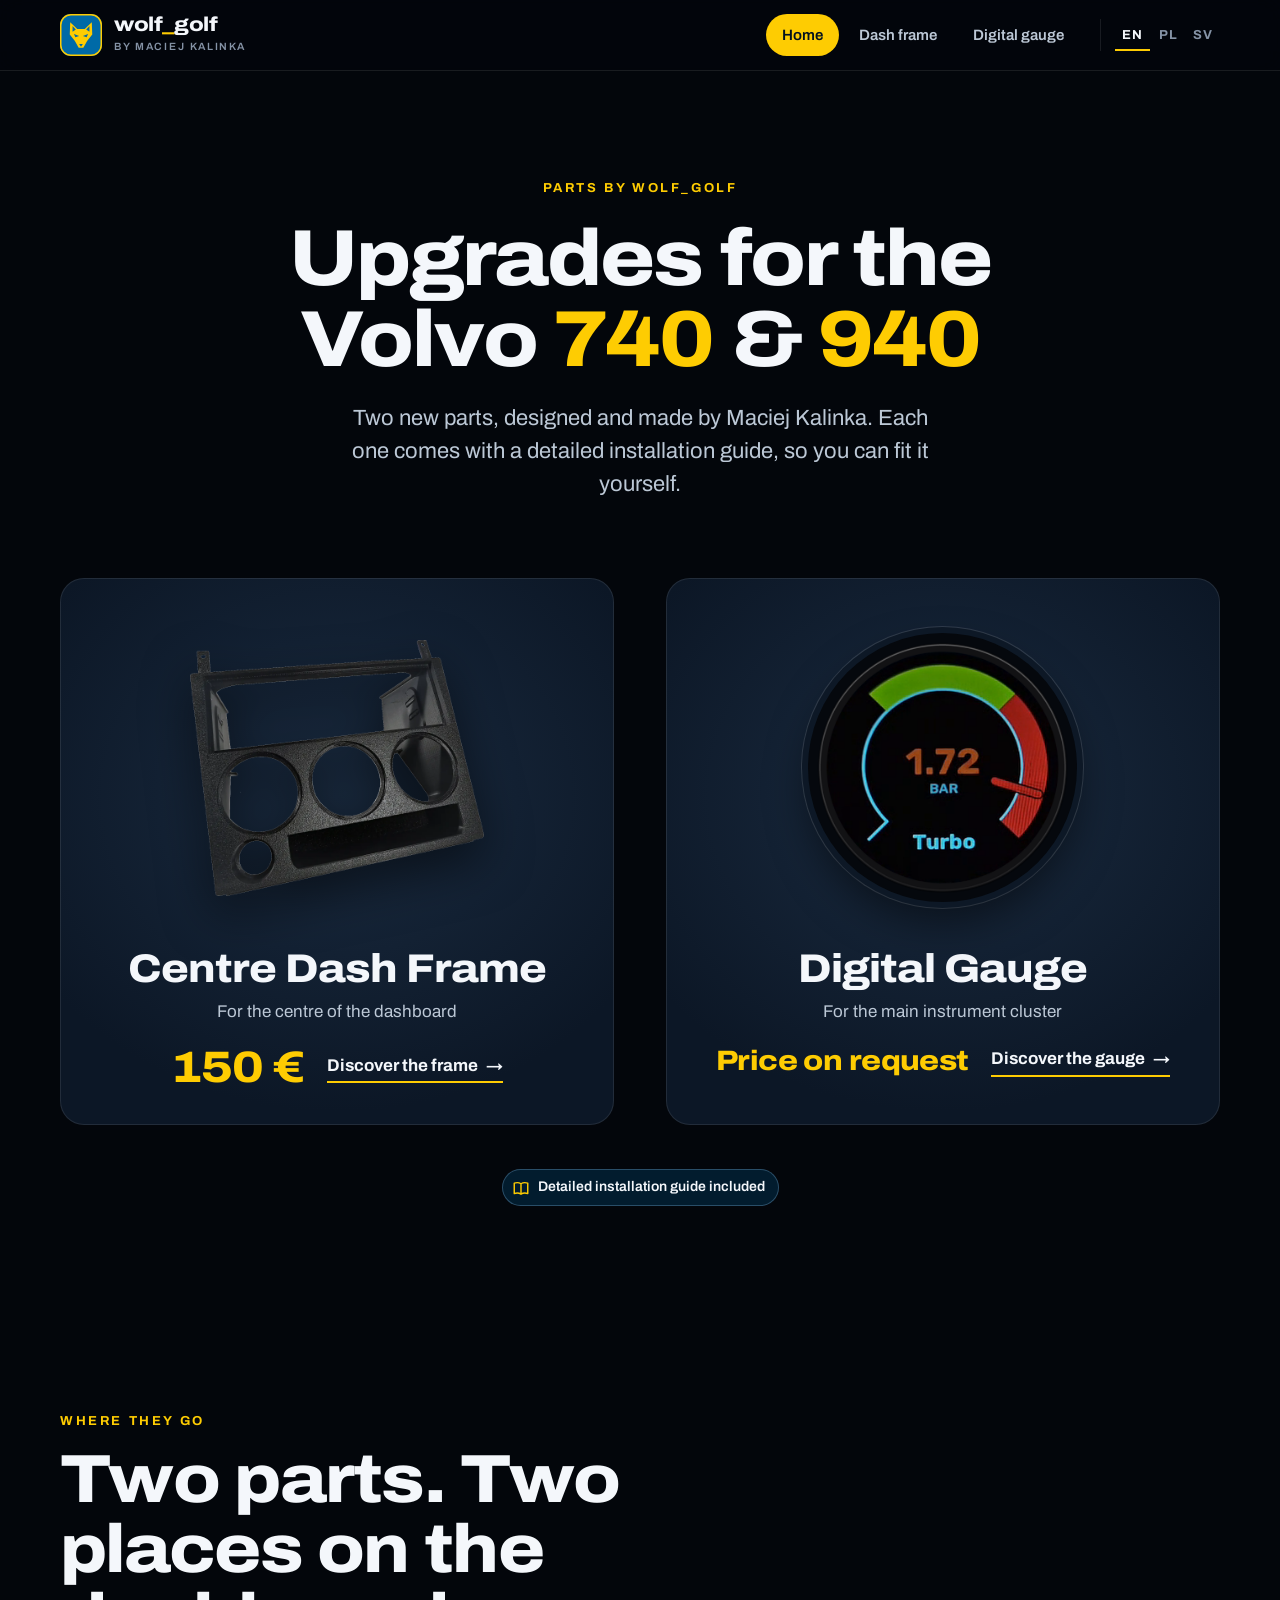
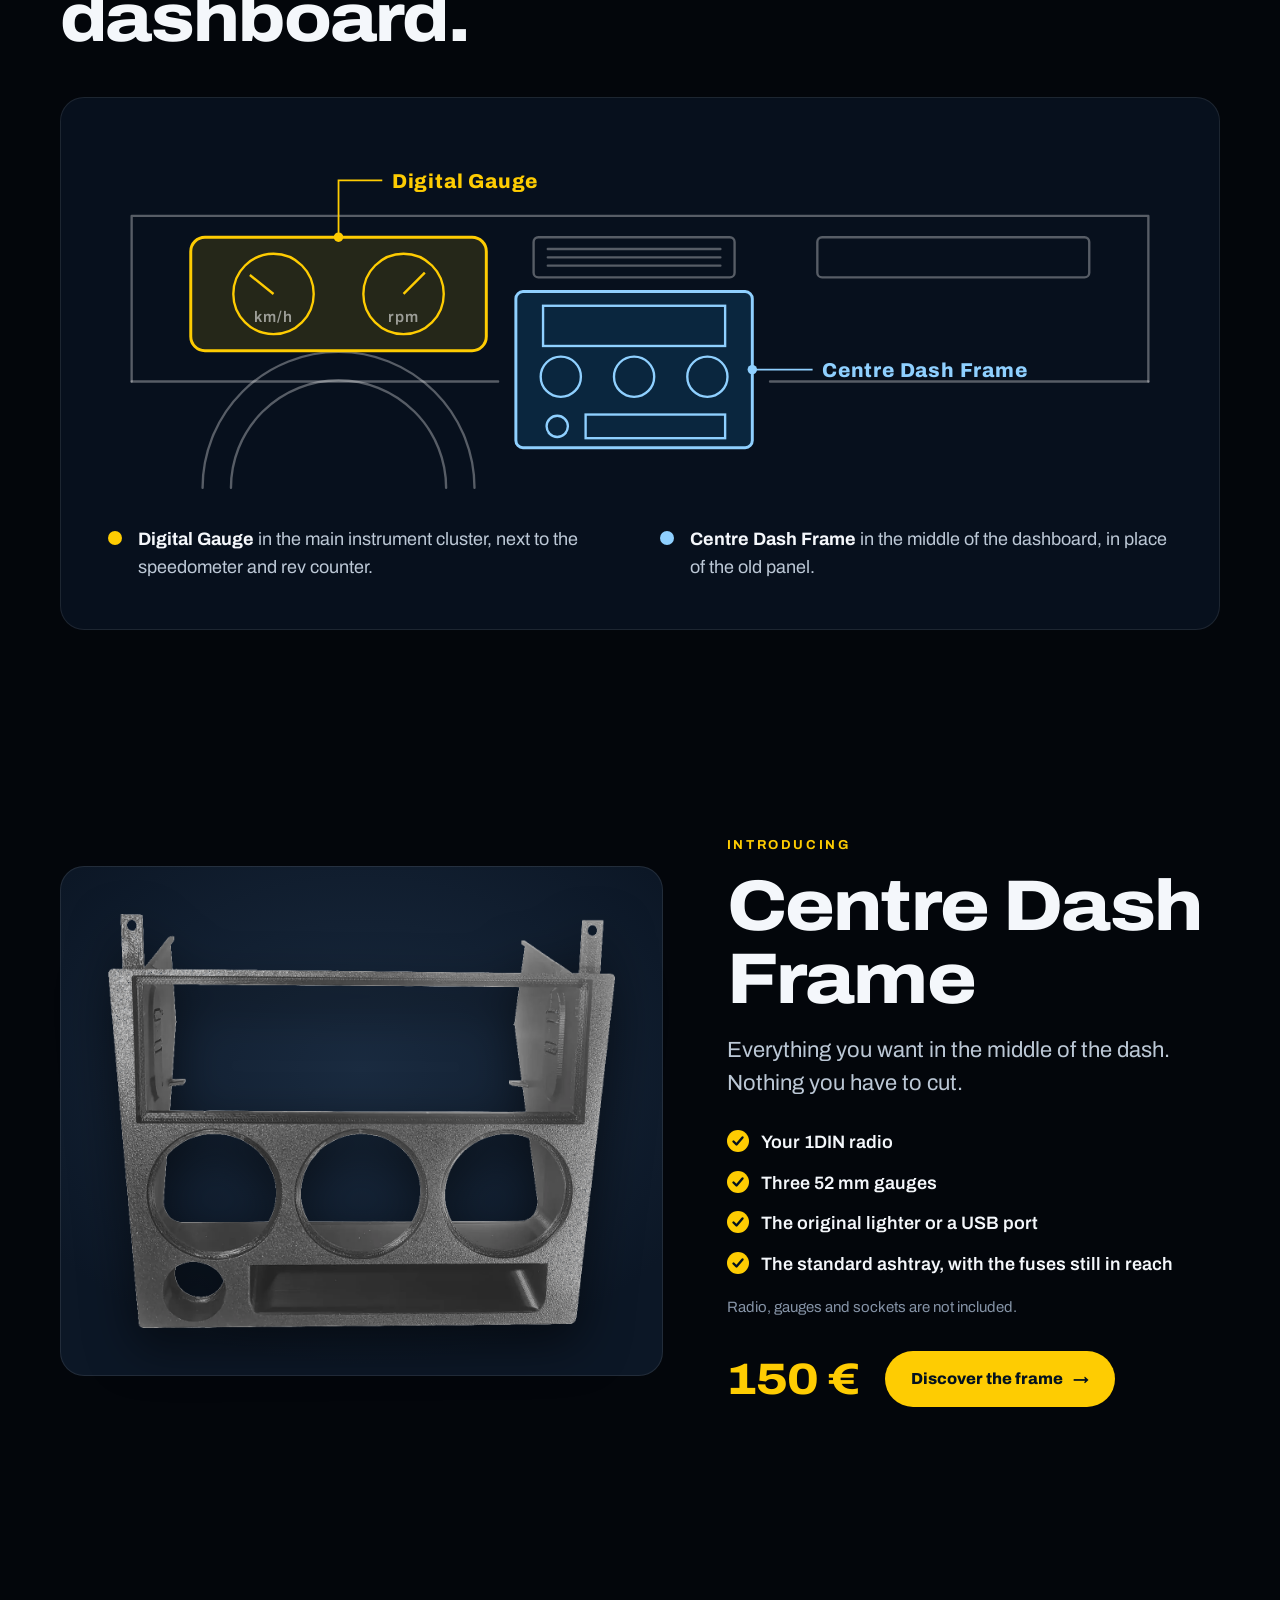
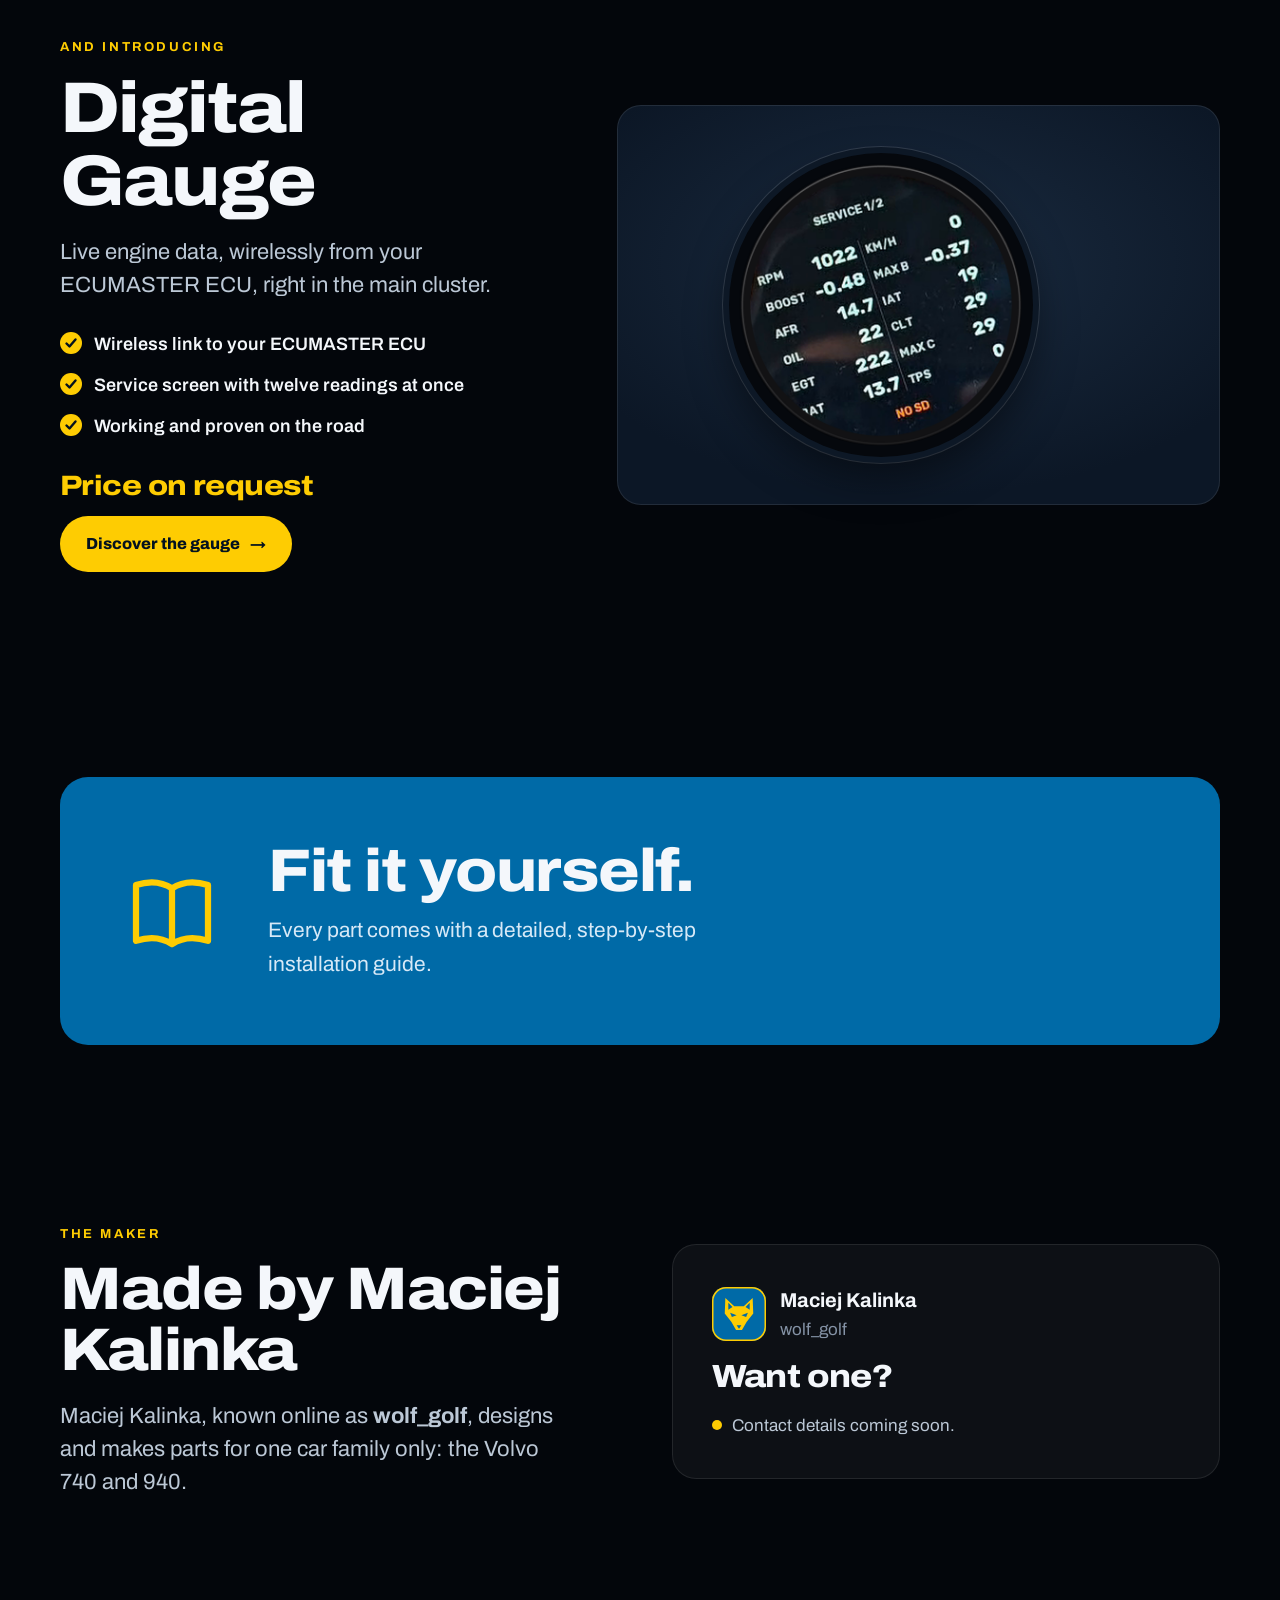
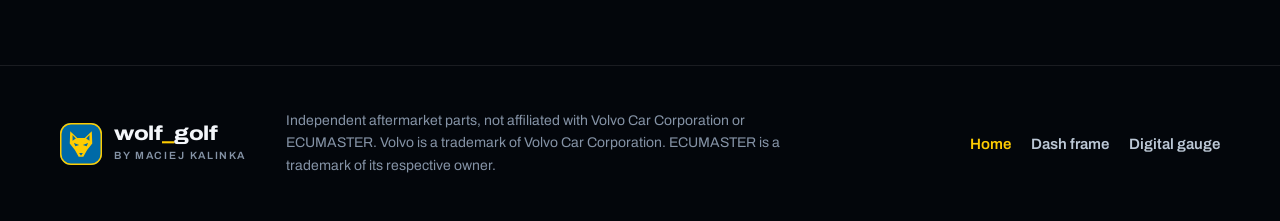
==== commit 65d9e68d: "Calmer look: remove spotlights and glows; labelled where-it-goes diagram on every page Co-Authored-B" ====
--- a/index.html
+++ b/index.html
@@ -46,21 +46,21 @@
 <main id="main">
 
 <section class="scene hero" aria-labelledby="h1">
-<div class="wash" aria-hidden="true"></div><div class="haze" aria-hidden="true"></div>
+
 <div class="wrap">
-<p class="eyebrow rv" style="--d:.3s">wolf_golf presents</p>
+<p class="eyebrow rv" style="--d:.3s">Parts by wolf_golf</p>
 <h1 id="h1" class="rv" style="--d:.55s">Upgrades for the Volvo <em>740</em> &amp; <em>940</em></h1>
 <p class="lead rv" style="--d:.85s">Two new parts, designed and made by Maciej Kalinka. Each one comes with a detailed installation guide, so you can fit it yourself.</p>
 <div class="stage">
-<a class="pedestal" href="frame.html">
-<span class="beam" style="--bd:1.3s" aria-hidden="true"></span><span class="pool" style="--bd:1.3s" aria-hidden="true"></span>
-<div class="art"><div class="prod lit rise" style="--d:1.5s"><img src="img/front-cutout-cut.webp" alt="The centre dash frame, textured black, seen from the front at a slight angle" width="1436" height="1248"></div></div>
+<a class="pedestal panel" href="frame.html">
+
+<div class="art"><div class="prod rise" style="--d:1.5s"><img src="img/front-cutout-cut.webp" alt="The centre dash frame, textured black, seen from the front at a slight angle" width="1436" height="1248"></div></div>
 <h2 class="rv" style="--d:1.9s">Centre Dash Frame</h2>
 <p class="where rv" style="--d:2s">For the centre of the dashboard</p>
 <div class="row rv" style="--d:2.1s"><span class="price">150 €</span><span class="go">Discover the frame <span class="arr" aria-hidden="true">→</span></span></div>
 </a>
-<a class="pedestal" href="gauge.html">
-<span class="beam blue" style="--bd:2.2s" aria-hidden="true"></span><span class="pool blue" style="--bd:2.2s" aria-hidden="true"></span>
+<a class="pedestal panel" href="gauge.html">
+
 <div class="art"><div class="gw rise" style="--d:2.4s"><div class="dial"><img src="img/gauge-5.png" alt="The digital gauge showing turbo boost, 1.72 bar" width="640" height="640"></div></div></div>
 <h2 class="rv" style="--d:2.8s">Digital Gauge</h2>
 <p class="where rv" style="--d:2.9s">For the main instrument cluster</p>
@@ -72,45 +72,45 @@
 </section>
 
 <section class="scene tight" aria-labelledby="wh">
-<div class="haze" aria-hidden="true"></div>
+
 <div class="wrap">
 <div class="sec-head"><p class="eyebrow rv">Where they go</p><h2 id="wh" class="rv" style="--d:.15s">Two parts. Two places on the dashboard.</h2></div>
-<div class="where-grid">
+<figure class="where-fig rv" style="--d:.2s">
 <svg class="dash" viewBox="0 0 900 290" role="img" aria-label="Dashboard diagram: the digital gauge sits in the main instrument cluster behind the steering wheel, the frame sits in the centre of the dashboard">
 <path class="ln seq" d="M20 60 H880 M20 60 V200 M880 60 V200" style="--d:.1s"/>
-<path class="ln seq" d="M20 200 H330 M560 200 H880" style="--d:.3s"/>
-<rect class="gz seq" x="70" y="78" width="250" height="96" rx="12" style="--d:.6s"/>
-<circle class="gl seq" cx="140" cy="126" r="34" style="--d:.9s"/>
-<circle class="gl seq" cx="250" cy="126" r="34" style="--d:1s"/>
+<path class="ln seq" d="M20 200 H330 M560 200 H880" style="--d:.2s"/>
+<path class="ln seq" d="M80 290 A115 115 0 0 1 310 290" style="--d:.3s"/>
+<path class="ln seq" d="M104 290 A91 91 0 0 1 286 290" style="--d:.3s"/>
+<rect class="ln seq" x="360" y="78" width="170" height="34" rx="4" style="--d:.3s"/>
+<path class="ln seq" d="M372 88 H518 M372 95 H518 M372 102 H518" style="--d:.3s"/>
+<rect class="ln seq" x="600" y="78" width="230" height="34" rx="4" style="--d:.3s"/>
+<g class="seq" style="--d:.6s">
+<rect class="gz" x="70" y="78" width="250" height="96" rx="12"/>
+<circle class="gl" cx="140" cy="126" r="34"/><circle class="gl" cx="250" cy="126" r="34"/>
 <path class="gl" d="M140 126 l-20 -16 M250 126 l18 -18"/>
-<text x="140" y="150" text-anchor="middle">km/h</text>
-<text x="250" y="150" text-anchor="middle">rpm</text>
-<path class="ln seq" d="M80 290 A115 115 0 0 1 310 290" style="--d:.4s"/>
-<path class="ln seq" d="M104 290 A91 91 0 0 1 286 290" style="--d:.5s"/>
-<rect class="ln seq" x="360" y="78" width="170" height="34" rx="4" style="--d:.4s"/>
-<path class="ln" d="M372 88 H518 M372 95 H518 M372 102 H518"/>
-<rect class="ln seq" x="600" y="78" width="230" height="34" rx="4" style="--d:.5s"/>
-<rect class="fz seq" x="345" y="124" width="200" height="132" rx="6" style="--d:1.2s"/>
-<rect class="fl seq" x="368" y="136" width="154" height="34" style="--d:1.5s"/>
-<circle class="fl seq" cx="383" cy="196" r="17" style="--d:1.6s"/>
-<circle class="fl seq" cx="445" cy="196" r="17" style="--d:1.7s"/>
-<circle class="fl seq" cx="507" cy="196" r="17" style="--d:1.8s"/>
-<circle class="fl seq" cx="380" cy="238" r="9" style="--d:1.9s"/>
-<rect class="fl seq" x="404" y="228" width="118" height="20" style="--d:2s"/>
+<text x="140" y="150" text-anchor="middle">km/h</text><text x="250" y="150" text-anchor="middle">rpm</text>
+</g>
+<g class="seq" style="--d:.9s">
+<rect class="fz" x="345" y="124" width="200" height="132" rx="6"/>
+<rect class="fl" x="368" y="136" width="154" height="34"/>
+<circle class="fl" cx="383" cy="196" r="17"/><circle class="fl" cx="445" cy="196" r="17"/><circle class="fl" cx="507" cy="196" r="17"/>
+<circle class="fl" cx="380" cy="238" r="9"/><rect class="fl" x="404" y="228" width="118" height="20"/>
+</g>
+<g class="seq" style="--d:1.2s"><path class="lead g" d="M195 78 V30 H232"/><circle class="dot g" cx="195" cy="78" r="4"/><text class="lbl g" x="240" y="36">Digital Gauge</text><path class="lead f" d="M545 190 H596"/><circle class="dot f" cx="545" cy="190" r="4"/><text class="lbl f" x="604" y="196">Centre Dash Frame</text></g>
 </svg>
 <ul class="keys">
-<li class="rv" style="--d:.8s"><a href="gauge.html"><b>Digital Gauge</b> in the main instrument cluster, next to the speedometer and rev counter.</a></li>
-<li class="f rv" style="--d:1.4s"><a href="frame.html"><b>Centre Dash Frame</b> in the middle of the dashboard, in place of the old panel.</a></li>
+<li><a href="gauge.html"><b>Digital Gauge</b> in the main instrument cluster, next to the speedometer and rev counter.</a></li>
+<li class="f"><a href="frame.html"><b>Centre Dash Frame</b> in the middle of the dashboard, in place of the old panel.</a></li>
 </ul>
-</div>
+</figure>
 </div>
 </section>
 
 <section class="scene" aria-labelledby="fh">
-<div class="haze" aria-hidden="true"></div>
+
 <div class="wrap feature">
-<div class="feature-art"><span class="beam" aria-hidden="true"></span><span class="pool" aria-hidden="true"></span>
-<div class="prod lit rise" style="--d:.3s"><img src="img/front-cut.webp" alt="The centre dash frame, textured black, seen from the front at a slight angle" width="1224" height="1000" loading="lazy"></div></div>
+<div class="feature-art panel">
+<div class="prod rise" style="--d:.3s"><img src="img/front-cut.webp" alt="The centre dash frame, textured black, seen from the front at a slight angle" width="1224" height="1000" loading="lazy"></div></div>
 <div>
 <p class="eyebrow rv" style="--d:.5s">Introducing</p>
 <h2 id="fh" class="rv" style="--d:.6s">Centre Dash Frame</h2>
@@ -128,9 +128,9 @@
 </section>
 
 <section class="scene" aria-labelledby="gh">
-<div class="haze" aria-hidden="true"></div>
+
 <div class="wrap feature rev">
-<div class="feature-art"><span class="beam blue" aria-hidden="true"></span><span class="pool blue" aria-hidden="true"></span>
+<div class="feature-art panel">
 <div class="rise" style="--d:.3s;width:min(380px,80%)"><div class="dial"><img src="img/gauge-1.png" alt="Service screen 1 of 2: RPM 1022, boost -0.48, AFR 14.7, oil 22, EGT 222, battery 13.7, speed 0 km/h, peak boost -0.37, intake air 19, coolant 29, peak coolant 29, throttle 0, NO SD" width="640" height="640" loading="lazy"></div></div></div>
 <div>
 <p class="eyebrow rv" style="--d:.5s">And introducing</p>
@@ -154,7 +154,7 @@
 </section>
 
 <section class="scene tight" id="contact" aria-labelledby="mh">
-<div class="haze" aria-hidden="true"></div>
+
 <div class="wrap maker">
 <div><p class="eyebrow rv">The maker</p><h2 id="mh" class="rv" style="--d:.1s">Made by Maciej Kalinka</h2><p class="lead rv" style="--d:.2s">Maciej Kalinka, known online as <strong>wolf_golf</strong>, designs and makes parts for one car family only: the Volvo 740 and 940.</p></div>
 <div class="contact rv" style="--d:.2s"><div class="who"><span class="mark"><svg aria-hidden="true"><use href="#wolf"/></svg></span><div><b>Maciej Kalinka</b><span>wolf_golf</span></div></div><h3>Want one?</h3><p class="soon">Contact details coming soon.</p></div>
--- a/styles.css
+++ b/styles.css
@@ -34,7 +34,7 @@
 .top{position:sticky;top:0;z-index:60;background:rgba(3,6,11,.74);-webkit-backdrop-filter:blur(14px) saturate(150%);backdrop-filter:blur(14px) saturate(150%);border-bottom:1px solid var(--line)}
 .top .wrap{display:flex;align-items:center;gap:20px;min-height:70px}
 .lockup{display:flex;align-items:center;gap:12px;text-decoration:none;color:var(--ink);min-width:0}
-.mark{width:42px;height:42px;flex:none;border-radius:11px;background:var(--blue);display:grid;place-items:center;box-shadow:inset 0 0 0 1.5px var(--yellow),0 6px 22px rgba(0,106,167,.5)}
+.mark{width:42px;height:42px;flex:none;border-radius:11px;background:var(--blue);display:grid;place-items:center;box-shadow:inset 0 0 0 1.5px var(--yellow)}
 .mark svg{width:30px;height:30px}
 .word{min-width:0}
 .word b{display:block;font-weight:800;font-stretch:118%;font-size:20px;letter-spacing:-.02em;line-height:1}
@@ -61,8 +61,8 @@
 .eyebrow{font-size:13px;font-weight:700;letter-spacing:.2em;text-transform:uppercase;color:var(--yellow)}
 .lead{font-size:clamp(18px,2vw,22px);line-height:1.5;color:var(--ink-2);max-width:40ch}
 .h2{font-size:clamp(34px,5.4vw,68px)}
-.btn{display:inline-flex;align-items:center;gap:10px;background:var(--yellow);color:#04121f;font-weight:800;font-size:16px;text-decoration:none;padding:15px 26px;border-radius:999px;box-shadow:0 10px 40px rgba(254,204,2,.28);transition:transform .2s var(--ease),box-shadow .2s}
-.btn:hover{transform:translateY(-2px);box-shadow:0 16px 50px rgba(254,204,2,.4)}
+.btn{display:inline-flex;align-items:center;gap:10px;background:var(--yellow);color:#04121f;font-weight:800;font-size:16px;text-decoration:none;padding:15px 26px;border-radius:999px;transition:background .2s}
+.btn:hover{background:var(--yellow-2)}
 .btn.ghost{background:transparent;color:var(--ink);box-shadow:inset 0 0 0 1.5px rgba(255,255,255,.28)}
 .btn.ghost:hover{box-shadow:inset 0 0 0 1.5px var(--yellow)}
 .btn .arr{transition:transform .2s}
@@ -73,48 +73,30 @@
 .chip svg{width:18px;height:18px;flex:none;fill:none;stroke:var(--yellow);stroke-width:1.6;stroke-linejoin:round}
 .chips{display:flex;flex-wrap:wrap;gap:8px}
 
-/* ---------- stage / reveal system ---------- */
-.scene{position:relative;isolation:isolate;overflow:hidden;padding:clamp(84px,11vw,150px) 0}
-.scene.tight{padding-block:clamp(64px,8vw,110px)}
-.haze{position:absolute;inset:0;z-index:-3;pointer-events:none;background:radial-gradient(70% 55% at 50% 0%,rgba(0,106,167,.28),transparent 70%),radial-gradient(50% 40% at 50% 100%,rgba(0,106,167,.12),transparent 70%)}
-.beam{position:absolute;z-index:-1;top:-6%;left:50%;width:min(760px,130vw);height:115%;transform:translateX(-50%);pointer-events:none;
-  background:linear-gradient(180deg,rgba(255,244,200,.42),rgba(255,244,200,.12) 45%,rgba(255,244,200,0) 82%);
-  clip-path:polygon(43% 0,57% 0,100% 100%,0 100%);filter:blur(16px);mix-blend-mode:screen}
-.beam.blue{background:linear-gradient(180deg,rgba(120,200,255,.42),rgba(60,160,240,.12) 45%,rgba(60,160,240,0) 82%)}
-.pool{position:absolute;z-index:-1;left:50%;bottom:0;width:min(640px,110%);height:120px;transform:translate(-50%,40%);background:radial-gradient(closest-side,rgba(255,236,170,.32),rgba(255,236,170,0));pointer-events:none}
-.pool.blue{background:radial-gradient(closest-side,rgba(120,200,255,.3),rgba(120,200,255,0))}
-
-.js .beam,.js .pool{opacity:0;transition:opacity .4s}
-.js .on .beam,.js .on .pool{opacity:1;animation:lightsOn 1.1s linear both;animation-delay:var(--bd,0s)}
-@keyframes lightsOn{0%{opacity:0}8%{opacity:.85}12%{opacity:.1}22%{opacity:1}28%{opacity:.35}38%{opacity:1}100%{opacity:1}}
-
-.js .rv{opacity:0;transform:translateY(36px);filter:blur(6px);transition:opacity .9s var(--ease),transform 1.1s var(--ease),filter .9s var(--ease);transition-delay:var(--d,0s)}
-.js .rise{opacity:0;transform:translateY(90px) scale(.86);filter:blur(10px) brightness(.3);transition:opacity 1.2s var(--ease),transform 1.6s var(--ease),filter 1.4s var(--ease);transition-delay:var(--d,0s)}
-.js .on .rv,.js .on .rise{opacity:1;transform:none;filter:none}
-@media (prefers-reduced-motion:reduce){
-  .js .rv,.js .rise{opacity:1;transform:none;filter:none;transition:none}
-  .js .beam,.js .pool{opacity:1;animation:none}
-}
+/* ---------- sections / reveal ---------- */
+.scene{position:relative;padding:clamp(72px,9vw,128px) 0}
+.scene.tight{padding-block:clamp(56px,7vw,96px)}
+.scene.alt{background:#060c16;border-block:1px solid var(--line)}
+.js .rv,.js .rise{opacity:0;transform:translateY(18px);transition:opacity .7s var(--ease),transform .8s var(--ease);transition-delay:var(--d,0s)}
+.js .on .rv,.js .on .rise{opacity:1;transform:none}
+@media (prefers-reduced-motion:reduce){.js .rv,.js .rise{opacity:1;transform:none;transition:none}}
+.panel{border-radius:24px;background:radial-gradient(90% 80% at 50% 40%,#1a2b40 0%,#0c1726 72%);box-shadow:inset 0 0 0 1px var(--line)}
 
 /* product imagery on stage */
 .prod{position:relative}
-.prod img{filter:drop-shadow(0 30px 40px rgba(0,0,0,.65)) drop-shadow(0 0 1px rgba(255,255,255,.25))}
-.prod.lit img{filter:drop-shadow(0 30px 40px rgba(0,0,0,.65)) drop-shadow(0 -2px 18px rgba(255,230,160,.22))}
-.dial{position:relative;aspect-ratio:1;border-radius:50%;background:#05080d;box-shadow:0 0 0 7px #0d1826,0 0 0 8px rgba(255,255,255,.14),0 30px 70px rgba(0,0,0,.6),0 0 110px rgba(0,106,167,.45)}
+.prod img{filter:drop-shadow(0 18px 24px rgba(0,0,0,.55))}
+.dial{position:relative;aspect-ratio:1;border-radius:50%;background:#05080d;box-shadow:0 0 0 6px #0d1826,0 0 0 7px rgba(255,255,255,.12),0 20px 40px rgba(0,0,0,.5)}
 .dial img{width:100%;height:100%;object-fit:cover;clip-path:circle(46.5% at 50% 50%);border-radius:50%}
 
 /* ---------- index: hero ---------- */
 .hero{padding:clamp(56px,8vw,110px) 0 clamp(70px,9vw,120px);text-align:center}
-.hero .wash{position:absolute;inset:0;z-index:-2;background:radial-gradient(90% 70% at 50% 30%,rgba(60,140,210,.45),rgba(10,27,49,.9) 60%,var(--night));transition:opacity 1.4s ease .25s}
-.js .hero.on .wash{opacity:0}
 .hero .eyebrow{display:inline-block}
 .hero h1{font-size:clamp(38px,6.2vw,88px);margin:18px auto 0;max-width:15ch}
 .hero h1 em{font-style:normal;color:var(--yellow)}
 .hero .lead{margin:22px auto 0;max-width:46ch}
 .stage{display:grid;grid-template-columns:1fr 1fr;gap:clamp(20px,4vw,60px);margin-top:clamp(40px,6vw,80px)}
-.pedestal{position:relative;isolation:isolate;display:flex;flex-direction:column;align-items:center;padding:clamp(40px,5vw,70px) 12px 0;text-decoration:none;color:inherit;min-width:0}
-.pedestal .beam{top:-4%;height:80%;width:min(520px,120%)}
-.pedestal .pool{bottom:auto;top:clamp(250px,26vw,360px);transform:translate(-50%,-50%);width:90%;height:90px}
+.pedestal{display:flex;flex-direction:column;align-items:center;padding:clamp(24px,3vw,36px) 20px clamp(26px,3vw,36px);text-decoration:none;color:inherit;min-width:0;transition:box-shadow .25s}
+.pedestal:hover{box-shadow:inset 0 0 0 1.5px var(--yellow)}
 .pedestal .art{height:clamp(220px,24vw,320px);width:100%;display:grid;place-items:center}
 .pedestal .art .prod{height:100%;width:100%;display:grid;place-items:center}
 .pedestal .art .prod img{max-height:clamp(190px,20vw,280px);max-width:92%;width:auto;height:auto}
@@ -125,35 +107,40 @@
 .pedestal .go{font-weight:700;color:var(--ink);display:inline-flex;gap:8px;align-items:center;border-bottom:2px solid var(--yellow);padding-bottom:2px}
 .pedestal:hover .go{color:var(--yellow)}
 .pedestal .chip{margin-top:18px}
-@media (max-width:760px){.stage{grid-template-columns:1fr;gap:56px}.pedestal .pool{top:auto;bottom:auto}}
+@media (max-width:760px){.stage{grid-template-columns:1fr;gap:20px}}
 
 /* ---------- dashboard diagram ---------- */
-.where-grid{display:grid;grid-template-columns:1.15fr .85fr;gap:clamp(30px,5vw,70px);align-items:center;margin-top:44px}
+.where-fig{margin:44px 0 0;padding:clamp(20px,4vw,48px);border-radius:24px;background:#07101d;box-shadow:inset 0 0 0 1px var(--line)}
 .dash{width:100%;height:auto;overflow:visible}
 .dash .ln{fill:none;stroke:rgba(255,255,255,.32);stroke-width:2;stroke-linecap:round;stroke-linejoin:round}
-.dash .gz{fill:rgba(254,204,2,.1);stroke:var(--yellow);stroke-width:2.5;filter:drop-shadow(0 0 10px rgba(254,204,2,.6))}
-.dash .fz{fill:rgba(27,138,208,.16);stroke:var(--blue-3);stroke-width:2.5;filter:drop-shadow(0 0 10px rgba(143,208,255,.6))}
+.dash .gz{fill:rgba(254,204,2,.12);stroke:var(--yellow);stroke-width:2.5}
+.dash .fz{fill:rgba(27,138,208,.18);stroke:var(--blue-3);stroke-width:2.5}
+.dash .lead{fill:none;stroke-width:1.5}
+.dash .lead.g{stroke:var(--yellow)}.dash .lead.f{stroke:var(--blue-3)}
+.dash .dot.g{fill:var(--yellow)}.dash .dot.f{fill:var(--blue-3)}
+.dash .lbl{font:800 17px "Archivo",sans-serif;letter-spacing:.04em}
+.dash .lbl.g{fill:var(--yellow)}.dash .lbl.f{fill:var(--blue-3)}
+.dash .muted,.js .on .dash .seq.muted{opacity:.2}
+@media (max-width:600px){.dash .lbl,.dash .lead,.dash .dot{display:none}}
 .dash .gl{fill:none;stroke:var(--yellow);stroke-width:2}
 .dash .fl{fill:none;stroke:var(--blue-3);stroke-width:2}
 .dash text{font:600 13px "Archivo",sans-serif;fill:rgba(255,255,255,.55);letter-spacing:.06em}
 .js .dash .seq{opacity:0;transition:opacity .9s ease;transition-delay:var(--d,0s)}
 .js .on .dash .seq{opacity:1}
 @media (prefers-reduced-motion:reduce){.js .dash .seq{opacity:1;transition:none}}
-.keys{list-style:none;margin:0;padding:0;display:grid;gap:18px}
+.keys{list-style:none;margin:28px 0 0;padding:0;display:grid;grid-template-columns:1fr 1fr;gap:18px 40px}
 .keys li{display:grid;grid-template-columns:14px 1fr;gap:16px;align-items:start;font-size:18px;color:var(--ink-2)}
-.keys li::before{content:"";width:14px;height:14px;border-radius:50%;margin-top:6px;background:var(--yellow);box-shadow:0 0 16px var(--yellow)}
-.keys li.f::before{background:var(--blue-3);box-shadow:0 0 16px var(--blue-3)}
+.keys li::before{content:"";width:14px;height:14px;border-radius:50%;margin-top:6px;background:var(--yellow)}
+.keys li.f::before{background:var(--blue-3)}
 .keys b{color:var(--ink)}
 .keys a{color:inherit;text-decoration:none}
-@media (max-width:860px){.where-grid{grid-template-columns:1fr}}
+@media (max-width:760px){.keys{grid-template-columns:1fr}}
 
 /* ---------- index feature scenes ---------- */
 .feature{display:grid;grid-template-columns:1.1fr .9fr;gap:clamp(30px,5vw,80px);align-items:center}
 .feature.rev{grid-template-columns:.9fr 1.1fr}
 .feature.rev .feature-art{order:2}
-.feature-art{position:relative;isolation:isolate;display:grid;place-items:center;min-height:320px}
-.feature-art .beam{top:-40%;height:150%}
-.feature-art .pool{bottom:4%}
+.feature-art{display:grid;place-items:center;min-height:320px;padding:clamp(24px,4vw,48px)}
 .feature-art .prod img{max-height:440px;width:auto}
 .feature-art .dial{width:min(380px,80%)}
 .feature h2{font-size:clamp(36px,5.6vw,72px);margin-top:14px}
@@ -166,8 +153,7 @@
 @media (max-width:860px){.feature,.feature.rev{grid-template-columns:1fr}.feature.rev .feature-art{order:0}.feature-art{min-height:260px}}
 
 /* ---------- guide banner ---------- */
-.guide{position:relative;overflow:hidden;border-radius:28px;padding:clamp(34px,5vw,64px);background:linear-gradient(120deg,var(--blue) 0%,#004b78 60%,#02345a 100%);display:grid;grid-template-columns:auto 1fr;gap:clamp(20px,4vw,48px);align-items:center;box-shadow:0 30px 80px rgba(0,106,167,.35)}
-.guide::after{content:"";position:absolute;right:-8%;top:-60%;width:46%;height:220%;background:linear-gradient(90deg,transparent,rgba(254,204,2,.16),transparent);transform:rotate(18deg);pointer-events:none}
+.guide{position:relative;overflow:hidden;border-radius:28px;padding:clamp(34px,5vw,64px);background:var(--blue);display:grid;grid-template-columns:auto 1fr;gap:clamp(20px,4vw,48px);align-items:center}
 .guide .book{width:clamp(64px,8vw,96px);height:auto;fill:none;stroke:var(--yellow);stroke-width:1.3;stroke-linejoin:round}
 .guide h2{font-size:clamp(34px,5vw,60px)}
 .guide p{margin-top:12px;font-size:clamp(17px,1.8vw,21px);color:#d7e9f7;max-width:44ch}
@@ -185,19 +171,15 @@
 .contact .who span{color:var(--ink-3)}
 .contact h3{font-size:clamp(24px,3vw,32px)}
 .contact .soon{display:flex;align-items:center;gap:10px;color:var(--ink-2);font-size:17px}
-.contact .soon::before{content:"";width:10px;height:10px;border-radius:50%;background:var(--yellow);box-shadow:0 0 0 0 rgba(254,204,2,.6);animation:ping 2s infinite}
+.contact .soon::before{content:"";width:10px;height:10px;border-radius:50%;background:var(--yellow)}
 @keyframes ping{0%{box-shadow:0 0 0 0 rgba(254,204,2,.55)}80%,100%{box-shadow:0 0 0 12px rgba(254,204,2,0)}}
 @media (prefers-reduced-motion:reduce){.contact .soon::before{animation:none}}
 @media (max-width:860px){.maker{grid-template-columns:1fr}}
 
 /* ---------- product pages ---------- */
 .p-hero{padding:clamp(40px,6vw,80px) 0 clamp(70px,9vw,120px)}
-.p-hero .wash{position:absolute;inset:0;z-index:-2;background:radial-gradient(90% 70% at 50% 30%,rgba(60,140,210,.45),rgba(10,27,49,.9) 60%,var(--night));transition:opacity 1.4s ease .2s}
-.js .p-hero.on .wash{opacity:0}
 .p-grid{display:grid;grid-template-columns:1.1fr .9fr;gap:clamp(30px,5vw,70px);align-items:center}
-.p-art{position:relative;isolation:isolate;display:grid;place-items:center;min-height:clamp(300px,40vw,520px)}
-.p-art .beam{top:-30%;height:140%}
-.p-art .pool{bottom:2%}
+.p-art{display:grid;place-items:center;min-height:clamp(300px,40vw,520px);padding:clamp(24px,4vw,48px)}
 .p-art .prod img{max-height:clamp(260px,36vw,480px);width:auto}
 .p-art .dial{width:min(460px,86%)}
 .p-hero h1{font-size:clamp(44px,7vw,96px);margin-top:16px}
@@ -217,15 +199,14 @@
 
 /* hotspots */
 .spots{display:grid;grid-template-columns:1.2fr .8fr;gap:clamp(30px,5vw,70px);align-items:center;margin-top:50px}
-.hot{position:relative;isolation:isolate}
-.hot .beam{top:-8%;height:116%}
-.hot img{width:100%;filter:drop-shadow(0 30px 40px rgba(0,0,0,.6)) drop-shadow(0 -2px 18px rgba(255,230,160,.2))}
-.pin{position:absolute;width:34px;height:34px;margin:-17px 0 0 -17px;border-radius:50%;background:var(--yellow);color:#04121f;font-weight:800;font-size:15px;display:grid;place-items:center;box-shadow:0 0 0 6px rgba(254,204,2,.25),0 0 26px rgba(254,204,2,.8)}
-.pin::after{content:"";position:absolute;inset:-6px;border-radius:50%;border:2px solid rgba(254,204,2,.7);animation:ring 2.4s var(--ease) infinite;animation-delay:inherit}
+.hot{padding:clamp(20px,3vw,36px)}
+.hot .in{position:relative}
+.hot img{width:100%;filter:drop-shadow(0 18px 24px rgba(0,0,0,.55))}
+.pin{position:absolute;width:34px;height:34px;margin:-17px 0 0 -17px;border-radius:50%;background:var(--yellow);color:#04121f;font-weight:800;font-size:15px;display:grid;place-items:center;box-shadow:0 0 0 4px rgba(4,18,31,.7)}
 @keyframes ring{0%{transform:scale(.8);opacity:1}100%{transform:scale(2);opacity:0}}
-.js .pin{opacity:0;transform:scale(.3);transition:opacity .5s var(--ease),transform .6s cubic-bezier(.3,1.6,.5,1);transition-delay:var(--d,0s)}
+.js .pin{opacity:0;transform:scale(.6);transition:opacity .4s var(--ease),transform .4s var(--ease);transition-delay:var(--d,0s)}
 .js .on .pin{opacity:1;transform:none}
-@media (prefers-reduced-motion:reduce){.js .pin{opacity:1;transform:none;transition:none}.pin::after{animation:none}}
+@media (prefers-reduced-motion:reduce){.js .pin{opacity:1;transform:none;transition:none}}
 .legend{list-style:none;margin:0;padding:0;display:grid;gap:22px}
 .legend li{display:grid;grid-template-columns:40px 1fr;gap:16px;align-items:start}
 .legend .n{width:34px;height:34px;border-radius:50%;background:rgba(254,204,2,.14);color:var(--yellow);font-weight:800;display:grid;place-items:center;box-shadow:inset 0 0 0 1.5px rgba(254,204,2,.6)}
@@ -234,9 +215,8 @@
 @media (max-width:860px){.spots{grid-template-columns:1fr}.pin{width:28px;height:28px;margin:-14px 0 0 -14px;font-size:13px}}
 
 /* installed photo */
-.showcase{margin-top:50px;position:relative;border-radius:28px;overflow:hidden;box-shadow:0 40px 100px rgba(0,0,0,.6),0 0 0 1px var(--line)}
+.showcase{margin-top:50px;position:relative;border-radius:24px;overflow:hidden;box-shadow:0 0 0 1px var(--line)}
 .showcase img{width:100%;aspect-ratio:16/10;object-fit:cover;object-position:50% 40%}
-.showcase::after{content:"";position:absolute;inset:0;background:radial-gradient(80% 70% at 50% 40%,transparent 50%,rgba(3,6,11,.7));pointer-events:none}
 
 /* feature cards */
 .cards{display:grid;grid-template-columns:repeat(4,minmax(0,1fr));gap:18px;margin-top:50px}
@@ -249,7 +229,7 @@
 
 /* gallery */
 .gallery{display:grid;grid-template-columns:repeat(4,minmax(0,1fr));gap:18px;margin-top:44px}
-.gallery a{position:relative;display:grid;place-items:center;aspect-ratio:1;border-radius:22px;overflow:hidden;background:radial-gradient(70% 60% at 50% 40%,rgba(60,140,210,.28),rgba(10,27,49,.6) 70%);box-shadow:inset 0 0 0 1px var(--line);text-decoration:none;color:inherit}
+.gallery a{position:relative;display:grid;place-items:center;aspect-ratio:1;border-radius:22px;overflow:hidden;background:radial-gradient(90% 80% at 50% 40%,#1a2b40 0%,#0c1726 72%);box-shadow:inset 0 0 0 1px var(--line);text-decoration:none;color:inherit}
 .gallery a img{max-width:82%;max-height:76%;width:auto;transition:transform .5s var(--ease)}
 .gallery a.photo img{max-width:none;max-height:none;width:100%;height:100%;object-fit:cover}
 .gallery a:hover img{transform:scale(1.05)}
@@ -282,7 +262,7 @@
 @media (max-width:860px){.order{grid-template-columns:1fr}}
 
 /* other product teaser */
-.other{display:grid;grid-template-columns:200px 1fr auto;gap:clamp(20px,4vw,48px);align-items:center;border-radius:28px;padding:clamp(22px,3vw,34px);text-decoration:none;color:inherit;background:linear-gradient(120deg,rgba(0,106,167,.25),rgba(255,255,255,.03));box-shadow:inset 0 0 0 1px var(--line);transition:box-shadow .3s}
+.other{display:grid;grid-template-columns:200px 1fr auto;gap:clamp(20px,4vw,48px);align-items:center;border-radius:28px;padding:clamp(22px,3vw,34px);text-decoration:none;color:inherit;background:#07101d;box-shadow:inset 0 0 0 1px var(--line);transition:box-shadow .3s}
 .other:hover{box-shadow:inset 0 0 0 1px rgba(254,204,2,.6)}
 .other .th{display:grid;place-items:center;height:160px}
 .other .th img{max-height:100%;width:auto}
@@ -295,7 +275,7 @@
 
 /* gauge: wireless link */
 .link{display:grid;grid-template-columns:minmax(0,1fr) minmax(0,1.3fr) minmax(0,1fr);align-items:center;gap:10px;margin-top:56px}
-.ecu{justify-self:center;width:min(260px,100%);aspect-ratio:1.6;border-radius:18px;background:linear-gradient(160deg,#16263b,#0b1626);box-shadow:inset 0 0 0 1.5px rgba(255,255,255,.22),0 20px 60px rgba(0,0,0,.6);display:grid;place-content:center;text-align:center;position:relative}
+.ecu{justify-self:center;width:min(260px,100%);aspect-ratio:1.6;border-radius:18px;background:#101d2e;box-shadow:inset 0 0 0 1.5px rgba(255,255,255,.22);display:grid;place-content:center;text-align:center;position:relative}
 .ecu::before,.ecu::after{content:"";position:absolute;top:22%;bottom:22%;width:10px;background:repeating-linear-gradient(180deg,rgba(255,255,255,.35) 0 3px,transparent 3px 10px)}
 .ecu::before{left:-10px}.ecu::after{right:-10px}
 .ecu b{font-size:clamp(18px,2.2vw,26px);font-stretch:118%;letter-spacing:.02em}
@@ -323,8 +303,7 @@
 
 /* gauge: service screen */
 .svc{display:grid;grid-template-columns:.9fr 1.1fr;gap:clamp(30px,5vw,80px);align-items:center;margin-top:50px}
-.svc .dial-wrap{position:relative;isolation:isolate;display:grid;place-items:center;padding:40px 0}
-.svc .dial-wrap .beam{top:-8%;height:116%}
+.svc .dial-wrap{display:grid;place-items:center;padding:clamp(24px,4vw,44px)}
 .svc .dial{width:min(460px,100%)}
 .svc a{display:block;border-radius:50%}
 .readings{display:grid;grid-template-columns:repeat(2,minmax(0,1fr));gap:10px 26px;margin:0}
@@ -364,7 +343,7 @@
 .lb button{font:inherit;cursor:pointer;color:var(--ink);background:rgba(255,255,255,.08);border:0;border-radius:999px;padding:10px 18px;font-weight:700}
 .lb button:hover{background:var(--yellow);color:#04121f}
 .lb-stage{position:relative;display:grid;grid-template-columns:auto 1fr auto;align-items:center;gap:12px}
-.lb-frame{display:grid;place-items:center;min-height:0;border-radius:22px;background:radial-gradient(70% 60% at 50% 40%,rgba(60,140,210,.3),rgba(6,14,26,.95) 70%);padding:20px}
+.lb-frame{display:grid;place-items:center;min-height:0;border-radius:22px;background:radial-gradient(90% 80% at 50% 40%,#1a2b40 0%,#0c1726 72%);padding:20px}
 .lb-frame img{max-height:72vh;width:auto;max-width:100%;filter:drop-shadow(0 20px 40px rgba(0,0,0,.6))}
 .lb-frame.photo{padding:0;overflow:hidden}
 .lb-frame.photo img{filter:none}
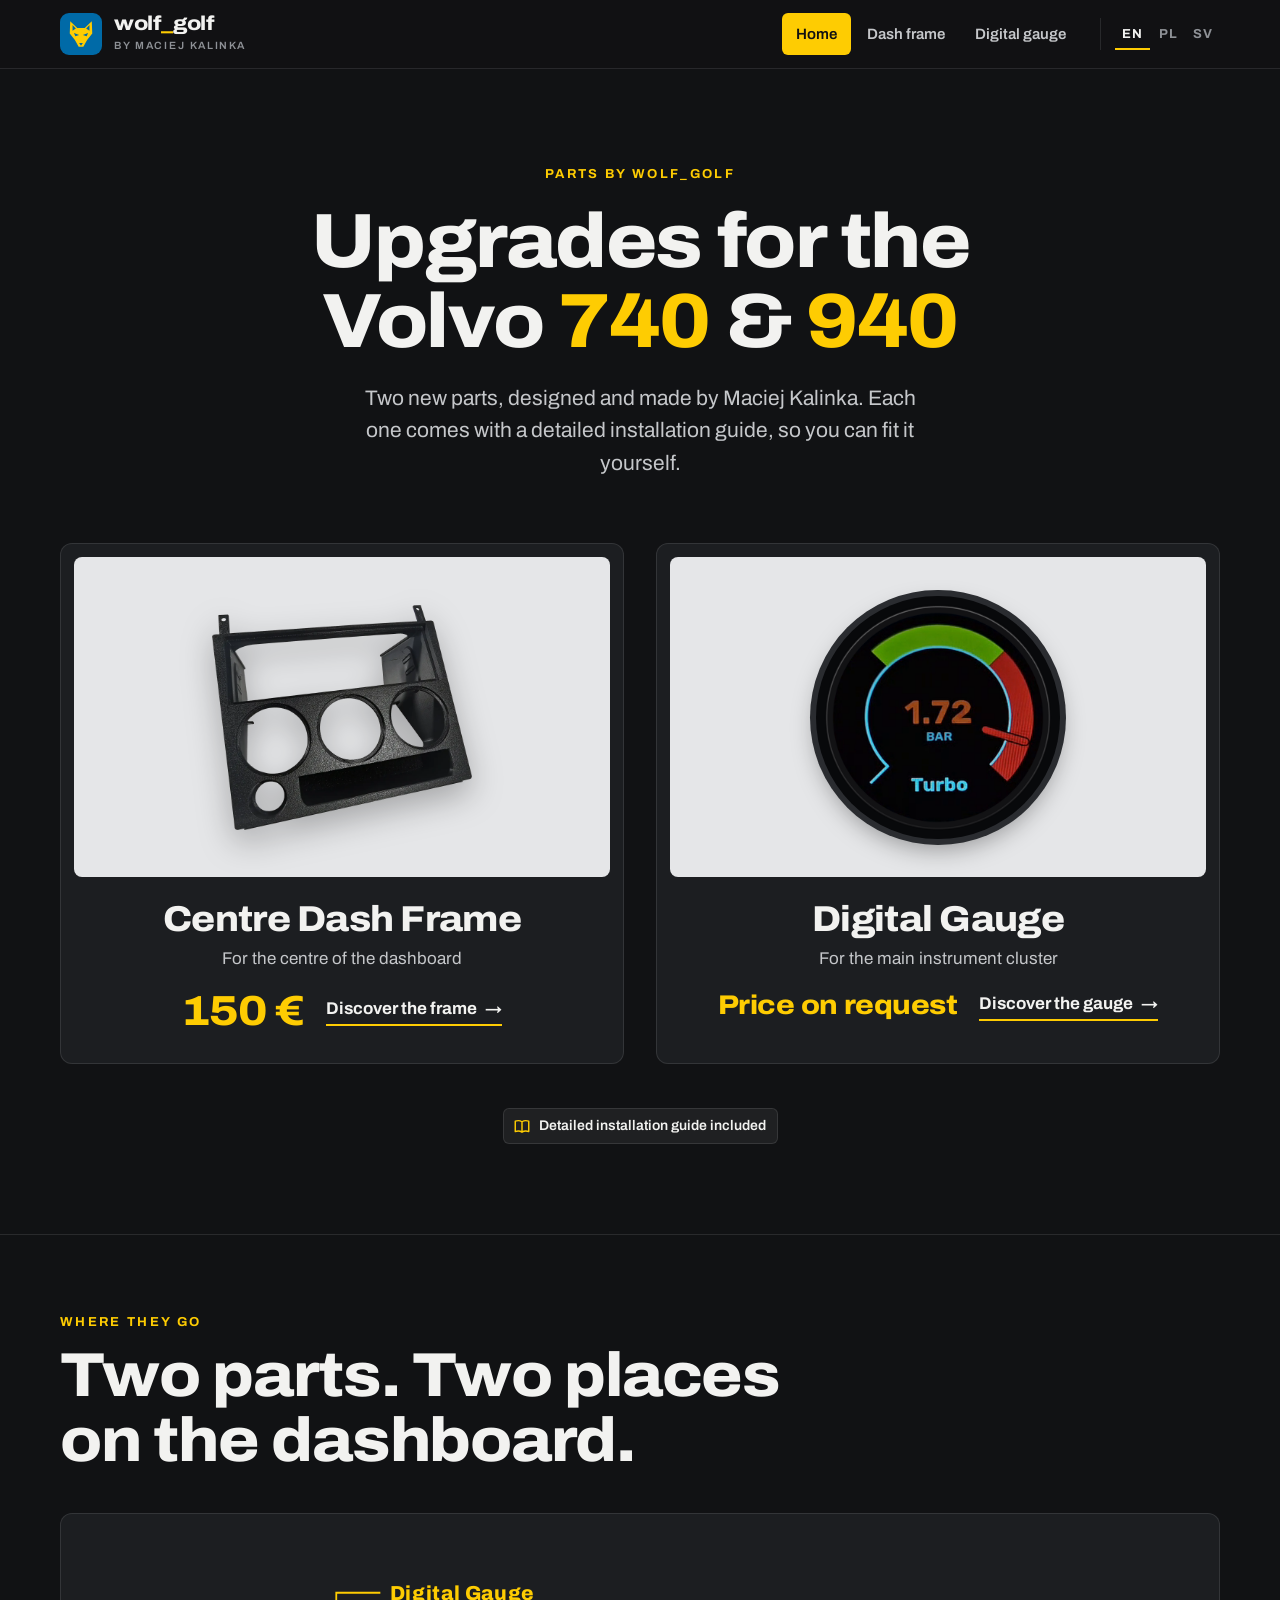
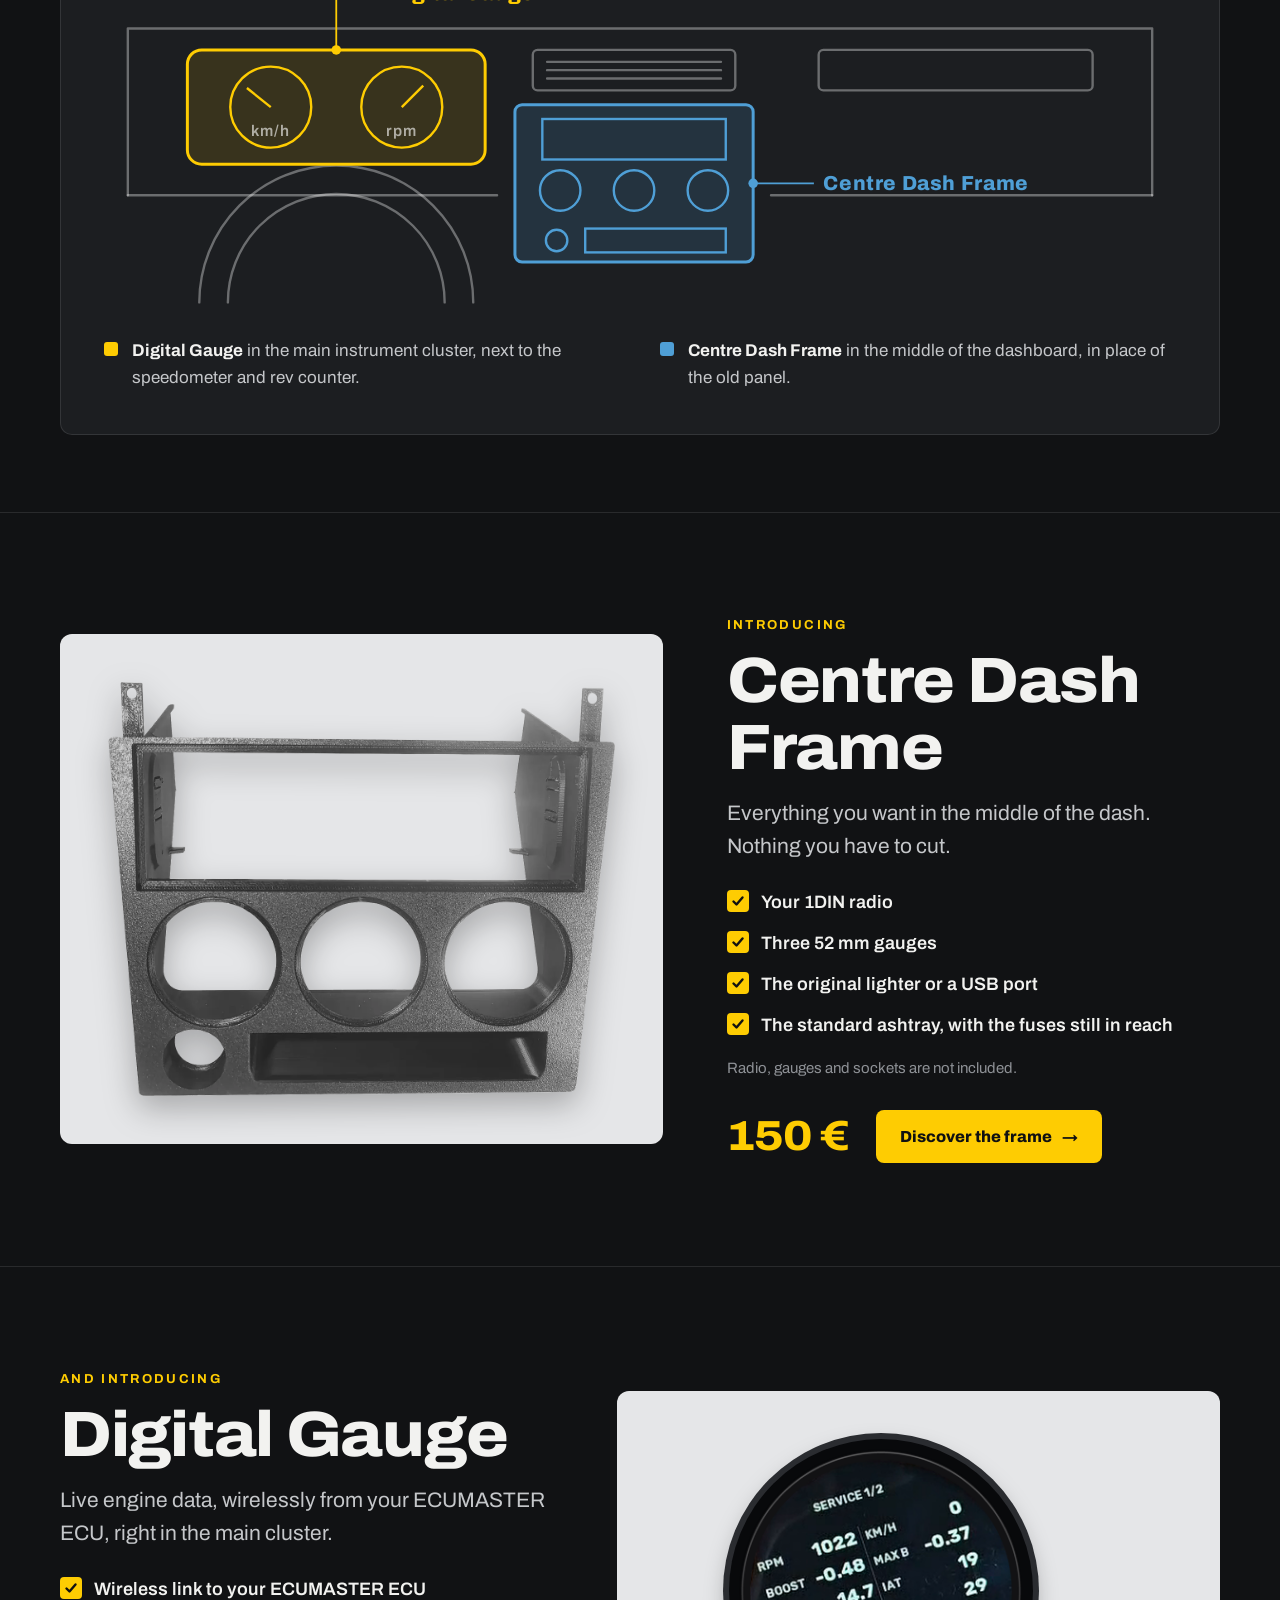
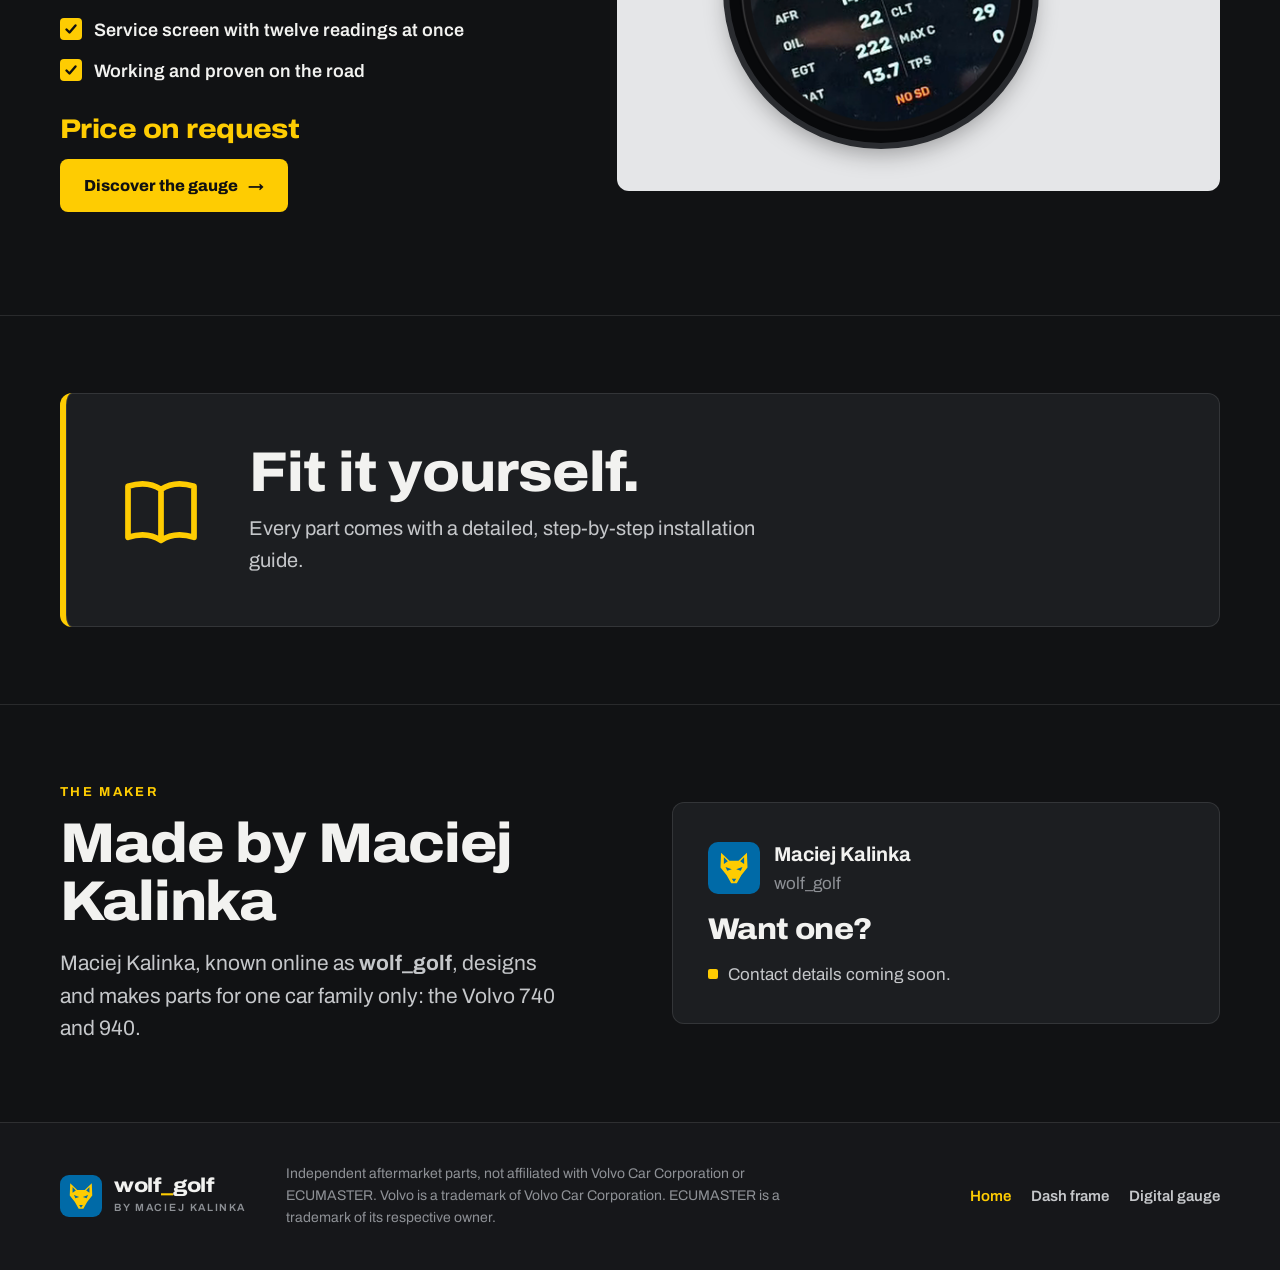
==== commit 1a198cd7: "Automotive catalogue look: graphite, light product plates, no animations; Swedish colours as accents" ====
--- a/index.html
+++ b/index.html
@@ -27,7 +27,6 @@
 <link rel="preconnect" href="https://fonts.gstatic.com" crossorigin>
 <link rel="stylesheet" href="https://fonts.googleapis.com/css2?family=Archivo:wdth,wght@62..125,100..900&amp;display=swap">
 <link rel="stylesheet" href="styles.css">
-<script>document.documentElement.classList.add('js')</script>
 </head>
 <body>
 <svg width="0" height="0" style="position:absolute" aria-hidden="true" focusable="false"><defs><symbol id="wolf" viewBox="0 0 64 64"><path fill="#fecc02" d="M9 5 L24 19 L40 19 L55 5 L56 31 L45 45 L37 59 L27 59 L19 45 L8 31 Z"/><path fill="#006aa7" d="M17 30 L28 34 L20 37 Z M47 30 L36 34 L44 37 Z M28 51 L36 51 L32 57 Z M14 13 L21 20 L14 25 Z M50 13 L43 20 L50 25 Z"/></symbol><symbol id="book" viewBox="0 0 20 20"><path d="M2.5 4.6 C5.6 3.6 7.9 3.9 10 5.3 C12.1 3.9 14.4 3.6 17.5 4.6 V16.2 C14.4 15.2 12.1 15.5 10 16.9 C7.9 15.5 5.6 15.2 2.5 16.2 Z M10 5.3 V16.9"/></symbol></defs></svg>
--- a/styles.css
+++ b/styles.css
@@ -1,53 +1,51 @@
-/* wolf_golf — dark stage, Swedish blue + yellow */
+/* wolf_golf — graphite, light product plates, Swedish yellow + blue as accents. No motion. */
 :root{
-  --night:#03060b;
-  --stage:#060e1a;
-  --deep:#0a1b31;
+  --bg:#111214;
+  --bg-2:#16171a;
+  --panel:#1c1e21;
+  --plate:#e5e6e8;
+  --plate-ink:#55585d;
   --blue:#006aa7;
-  --blue-2:#1b8ad0;
-  --blue-3:#8fd0ff;
+  --blue-l:#4f9fd6;
   --yellow:#fecc02;
-  --yellow-2:#ffe27a;
-  --ink:#f4f7fb;
-  --ink-2:#bcc8d6;
-  --ink-3:#8593a6;
-  --line:rgba(255,255,255,.09);
-  --card:rgba(255,255,255,.04);
-  --ease:cubic-bezier(.2,.75,.2,1);
+  --yellow-2:#ffd93d;
+  --ink:#f2f2f0;
+  --ink-2:#c5c7ca;
+  --ink-3:#8e9196;
+  --line:rgba(255,255,255,.1);
   color-scheme:dark;
 }
 *{box-sizing:border-box}
-html{scroll-behavior:smooth;-webkit-text-size-adjust:100%}
-@media (prefers-reduced-motion:reduce){html{scroll-behavior:auto}}
-body{margin:0;background:var(--night);color:var(--ink);font:400 17px/1.6 "Archivo",system-ui,-apple-system,"Segoe UI",sans-serif;-webkit-font-smoothing:antialiased;overflow-x:hidden}
+html{-webkit-text-size-adjust:100%}
+body{margin:0;background:var(--bg);color:var(--ink);font:400 17px/1.6 "Archivo",system-ui,-apple-system,"Segoe UI",sans-serif;-webkit-font-smoothing:antialiased;overflow-x:hidden}
 img{max-width:100%;height:auto;display:block}
 a{color:inherit}
-h1,h2,h3{margin:0;line-height:1.02;letter-spacing:-.025em;font-weight:800;font-stretch:112%;overflow-wrap:break-word;hyphens:manual}
+h1,h2,h3{margin:0;line-height:1.04;letter-spacing:-.02em;font-weight:800;font-stretch:108%;overflow-wrap:break-word}
 p{margin:0}
 .sr-only{position:absolute;width:1px;height:1px;overflow:hidden;clip:rect(0 0 0 0);white-space:nowrap}
 .wrap{max-width:1200px;margin:0 auto;padding-inline:max(20px,env(safe-area-inset-left)) max(20px,env(safe-area-inset-right))}
-:focus-visible{outline:2px solid var(--yellow);outline-offset:3px;border-radius:6px}
-.skip{position:absolute;left:12px;top:-60px;z-index:100;background:var(--yellow);color:#04121f;padding:10px 16px;border-radius:10px;font-weight:700;text-decoration:none}
+:focus-visible{outline:2px solid var(--yellow);outline-offset:3px}
+.skip{position:absolute;left:12px;top:-60px;z-index:100;background:var(--yellow);color:#111;padding:10px 16px;border-radius:6px;font-weight:700;text-decoration:none}
 .skip:focus{top:12px}
 
 /* ---------- header ---------- */
-.top{position:sticky;top:0;z-index:60;background:rgba(3,6,11,.74);-webkit-backdrop-filter:blur(14px) saturate(150%);backdrop-filter:blur(14px) saturate(150%);border-bottom:1px solid var(--line)}
-.top .wrap{display:flex;align-items:center;gap:20px;min-height:70px}
+.top{position:sticky;top:0;z-index:60;background:rgba(17,18,20,.94);border-bottom:1px solid var(--line)}
+.top .wrap{display:flex;align-items:center;gap:20px;min-height:68px}
 .lockup{display:flex;align-items:center;gap:12px;text-decoration:none;color:var(--ink);min-width:0}
-.mark{width:42px;height:42px;flex:none;border-radius:11px;background:var(--blue);display:grid;place-items:center;box-shadow:inset 0 0 0 1.5px var(--yellow)}
+.mark{width:42px;height:42px;flex:none;border-radius:9px;background:var(--blue);display:grid;place-items:center}
 .mark svg{width:30px;height:30px}
 .word{min-width:0}
-.word b{display:block;font-weight:800;font-stretch:118%;font-size:20px;letter-spacing:-.02em;line-height:1}
+.word b{display:block;font-weight:800;font-stretch:115%;font-size:20px;letter-spacing:-.02em;line-height:1}
 .word i{color:var(--yellow);font-style:normal}
 .word small{display:block;font-size:10.5px;font-weight:600;letter-spacing:.18em;text-transform:uppercase;color:var(--ink-3);margin-top:5px;white-space:nowrap}
-.nav{margin-left:auto;display:flex;gap:4px}
-.nav a{color:var(--ink-2);text-decoration:none;font-weight:600;font-size:15px;padding:9px 16px;border-radius:999px;transition:color .2s,background .2s;white-space:nowrap}
-.nav a:hover{color:var(--ink);background:rgba(255,255,255,.07)}
-.nav a[aria-current="page"]{color:#04121f;background:var(--yellow)}
+.nav{margin-left:auto;display:flex;gap:2px}
+.nav a{color:var(--ink-2);text-decoration:none;font-weight:600;font-size:15px;padding:9px 14px;border-radius:6px;white-space:nowrap}
+.nav a:hover{color:var(--ink);background:rgba(255,255,255,.06)}
+.nav a[aria-current="page"]{color:#111;background:var(--yellow)}
 .lang{display:flex;align-items:center;gap:2px;font-size:13px;font-weight:700;letter-spacing:.06em;padding-left:14px;border-left:1px solid var(--line)}
-.lang a{color:var(--ink-3);text-decoration:none;padding:6px 7px;border-radius:6px}
+.lang a{color:var(--ink-3);text-decoration:none;padding:6px 7px}
 .lang a:hover{color:var(--ink)}
-.lang a[aria-current]{color:var(--ink);box-shadow:inset 0 -2px 0 var(--yellow);border-radius:0}
+.lang a[aria-current]{color:var(--ink);box-shadow:inset 0 -2px 0 var(--yellow)}
 @media (max-width:760px){
   .top .wrap{flex-wrap:wrap;gap:0 10px;padding-block:8px 6px;min-height:0}
   .lang{margin-left:auto;border-left:0;padding-left:0}
@@ -57,277 +55,252 @@
   .mark{width:38px;height:38px}.mark svg{width:27px;height:27px}
 }
 
-/* ---------- shared pieces ---------- */
-.eyebrow{font-size:13px;font-weight:700;letter-spacing:.2em;text-transform:uppercase;color:var(--yellow)}
-.lead{font-size:clamp(18px,2vw,22px);line-height:1.5;color:var(--ink-2);max-width:40ch}
-.h2{font-size:clamp(34px,5.4vw,68px)}
-.btn{display:inline-flex;align-items:center;gap:10px;background:var(--yellow);color:#04121f;font-weight:800;font-size:16px;text-decoration:none;padding:15px 26px;border-radius:999px;transition:background .2s}
+/* ---------- shared ---------- */
+.eyebrow{font-size:13px;font-weight:700;letter-spacing:.18em;text-transform:uppercase;color:var(--yellow)}
+.lead{font-size:clamp(18px,1.9vw,21px);line-height:1.55;color:var(--ink-2);max-width:42ch}
+.btn{display:inline-flex;align-items:center;gap:10px;background:var(--yellow);color:#111;font-weight:800;font-size:16px;text-decoration:none;padding:14px 24px;border-radius:8px}
 .btn:hover{background:var(--yellow-2)}
-.btn.ghost{background:transparent;color:var(--ink);box-shadow:inset 0 0 0 1.5px rgba(255,255,255,.28)}
-.btn.ghost:hover{box-shadow:inset 0 0 0 1.5px var(--yellow)}
-.btn .arr{transition:transform .2s}
-.btn:hover .arr{transform:translateX(3px)}
-.price{font-weight:800;font-stretch:115%;font-size:clamp(30px,3.6vw,44px);letter-spacing:-.02em;color:var(--yellow);line-height:1}
-.price.req{font-size:clamp(22px,2.4vw,28px)}
-.chip{display:inline-flex;align-items:center;gap:8px;font-size:14px;font-weight:600;color:var(--ink);background:rgba(0,106,167,.22);box-shadow:inset 0 0 0 1px rgba(143,208,255,.28);padding:7px 14px 7px 10px;border-radius:999px}
+.price{font-weight:800;font-stretch:112%;font-size:clamp(30px,3.4vw,42px);letter-spacing:-.02em;color:var(--yellow);line-height:1}
+.price.req{font-size:clamp(22px,2.3vw,27px)}
+.chip{display:inline-flex;align-items:center;gap:8px;font-size:14px;font-weight:600;color:var(--ink);background:rgba(255,255,255,.06);box-shadow:inset 0 0 0 1px var(--line);padding:7px 12px 7px 10px;border-radius:6px}
 .chip svg{width:18px;height:18px;flex:none;fill:none;stroke:var(--yellow);stroke-width:1.6;stroke-linejoin:round}
 .chips{display:flex;flex-wrap:wrap;gap:8px}
 
-/* ---------- sections / reveal ---------- */
-.scene{position:relative;padding:clamp(72px,9vw,128px) 0}
-.scene.tight{padding-block:clamp(56px,7vw,96px)}
-.scene.alt{background:#060c16;border-block:1px solid var(--line)}
-.js .rv,.js .rise{opacity:0;transform:translateY(18px);transition:opacity .7s var(--ease),transform .8s var(--ease);transition-delay:var(--d,0s)}
-.js .on .rv,.js .on .rise{opacity:1;transform:none}
-@media (prefers-reduced-motion:reduce){.js .rv,.js .rise{opacity:1;transform:none;transition:none}}
-.panel{border-radius:24px;background:radial-gradient(90% 80% at 50% 40%,#1a2b40 0%,#0c1726 72%);box-shadow:inset 0 0 0 1px var(--line)}
-
-/* product imagery on stage */
-.prod{position:relative}
-.prod img{filter:drop-shadow(0 18px 24px rgba(0,0,0,.55))}
-.dial{position:relative;aspect-ratio:1;border-radius:50%;background:#05080d;box-shadow:0 0 0 6px #0d1826,0 0 0 7px rgba(255,255,255,.12),0 20px 40px rgba(0,0,0,.5)}
+.scene{padding:clamp(64px,8vw,112px) 0}
+.scene.tight{padding-block:clamp(48px,6vw,84px)}
+.scene + .scene{border-top:1px solid var(--line)}
+/* light catalogue plate for product photos */
+.panel{border-radius:12px;background:var(--plate);color:#111}
+.panel figcaption{color:var(--plate-ink)}
+
+.prod img{filter:drop-shadow(0 12px 16px rgba(0,0,0,.28))}
+.dial{position:relative;aspect-ratio:1;border-radius:50%;background:#08090b;box-shadow:0 0 0 6px #2a2c30,0 10px 24px rgba(0,0,0,.35)}
 .dial img{width:100%;height:100%;object-fit:cover;clip-path:circle(46.5% at 50% 50%);border-radius:50%}
 
 /* ---------- index: hero ---------- */
-.hero{padding:clamp(56px,8vw,110px) 0 clamp(70px,9vw,120px);text-align:center}
+.hero{padding:clamp(48px,7vw,96px) 0 clamp(56px,7vw,96px);text-align:center}
 .hero .eyebrow{display:inline-block}
-.hero h1{font-size:clamp(38px,6.2vw,88px);margin:18px auto 0;max-width:15ch}
+.hero h1{font-size:clamp(38px,6vw,84px);margin:16px auto 0;max-width:15ch}
 .hero h1 em{font-style:normal;color:var(--yellow)}
-.hero .lead{margin:22px auto 0;max-width:46ch}
-.stage{display:grid;grid-template-columns:1fr 1fr;gap:clamp(20px,4vw,60px);margin-top:clamp(40px,6vw,80px)}
-.pedestal{display:flex;flex-direction:column;align-items:center;padding:clamp(24px,3vw,36px) 20px clamp(26px,3vw,36px);text-decoration:none;color:inherit;min-width:0;transition:box-shadow .25s}
-.pedestal:hover{box-shadow:inset 0 0 0 1.5px var(--yellow)}
-.pedestal .art{height:clamp(220px,24vw,320px);width:100%;display:grid;place-items:center}
-.pedestal .art .prod{height:100%;width:100%;display:grid;place-items:center}
-.pedestal .art .prod img{max-height:clamp(190px,20vw,280px);max-width:92%;width:auto;height:auto}
-.pedestal .art .gw{width:clamp(190px,21vw,290px)}
-.pedestal h2{font-size:clamp(26px,3.2vw,40px);margin-top:28px}
-.pedestal .where{color:var(--ink-2);margin-top:8px}
-.pedestal .row{display:flex;align-items:center;justify-content:center;flex-wrap:wrap;gap:12px 22px;margin-top:20px}
-.pedestal .go{font-weight:700;color:var(--ink);display:inline-flex;gap:8px;align-items:center;border-bottom:2px solid var(--yellow);padding-bottom:2px}
-.pedestal:hover .go{color:var(--yellow)}
-.pedestal .chip{margin-top:18px}
-@media (max-width:760px){.stage{grid-template-columns:1fr;gap:20px}}
+.hero .lead{margin:20px auto 0;max-width:46ch}
+.stage{display:grid;grid-template-columns:1fr 1fr;gap:clamp(16px,3vw,32px);margin-top:clamp(36px,5vw,64px)}
+.pedestal{display:flex;flex-direction:column;align-items:center;padding:14px 14px clamp(24px,3vw,32px);text-decoration:none;color:var(--ink);min-width:0;border-radius:12px;background:var(--panel);box-shadow:inset 0 0 0 1px var(--line)}
+.pedestal.panel{background:var(--panel);color:var(--ink)}
+.pedestal:hover{box-shadow:inset 0 0 0 2px var(--yellow)}
+.pedestal .art{height:clamp(240px,25vw,330px);width:100%;display:grid;place-items:center;background:var(--plate);border-radius:8px}
+.pedestal .art .prod{display:grid;place-items:center}
+.pedestal .art .prod img{max-height:clamp(190px,20vw,270px);max-width:88%;width:auto;height:auto}
+.pedestal .art .gw{width:clamp(180px,19vw,250px)}
+.pedestal h2{font-size:clamp(26px,3vw,36px);margin-top:24px}
+.pedestal .where{color:var(--ink-2);margin-top:6px}
+.pedestal .row{display:flex;align-items:center;justify-content:center;flex-wrap:wrap;gap:12px 22px;margin-top:18px}
+.pedestal .go{font-weight:700;display:inline-flex;gap:8px;align-items:center;border-bottom:2px solid var(--yellow);padding-bottom:2px}
+@media (max-width:760px){.stage{grid-template-columns:1fr}}
 
 /* ---------- dashboard diagram ---------- */
-.where-fig{margin:44px 0 0;padding:clamp(20px,4vw,48px);border-radius:24px;background:#07101d;box-shadow:inset 0 0 0 1px var(--line)}
+.where-fig{margin:40px 0 0;padding:clamp(20px,4vw,44px);border-radius:12px;background:var(--panel);box-shadow:inset 0 0 0 1px var(--line)}
 .dash{width:100%;height:auto;overflow:visible}
-.dash .ln{fill:none;stroke:rgba(255,255,255,.32);stroke-width:2;stroke-linecap:round;stroke-linejoin:round}
+.dash .ln{fill:none;stroke:rgba(255,255,255,.35);stroke-width:2;stroke-linecap:round;stroke-linejoin:round}
 .dash .gz{fill:rgba(254,204,2,.12);stroke:var(--yellow);stroke-width:2.5}
-.dash .fz{fill:rgba(27,138,208,.18);stroke:var(--blue-3);stroke-width:2.5}
+.dash .fz{fill:rgba(79,159,214,.16);stroke:var(--blue-l);stroke-width:2.5}
+.dash .gl{fill:none;stroke:var(--yellow);stroke-width:2}
+.dash .fl{fill:none;stroke:var(--blue-l);stroke-width:2}
 .dash .lead{fill:none;stroke-width:1.5}
-.dash .lead.g{stroke:var(--yellow)}.dash .lead.f{stroke:var(--blue-3)}
-.dash .dot.g{fill:var(--yellow)}.dash .dot.f{fill:var(--blue-3)}
-.dash .lbl{font:800 17px "Archivo",sans-serif;letter-spacing:.04em}
-.dash .lbl.g{fill:var(--yellow)}.dash .lbl.f{fill:var(--blue-3)}
-.dash .muted,.js .on .dash .seq.muted{opacity:.2}
+.dash .lead.g{stroke:var(--yellow)}.dash .lead.f{stroke:var(--blue-l)}
+.dash .dot.g{fill:var(--yellow)}.dash .dot.f{fill:var(--blue-l)}
+.dash text{font:600 13px "Archivo",sans-serif;fill:rgba(255,255,255,.6);letter-spacing:.06em}
+.dash .lbl{font:800 17px "Archivo",sans-serif;letter-spacing:.03em}
+.dash .lbl.g{fill:var(--yellow)}.dash .lbl.f{fill:var(--blue-l)}
+.dash .muted{opacity:.22}
 @media (max-width:600px){.dash .lbl,.dash .lead,.dash .dot{display:none}}
-.dash .gl{fill:none;stroke:var(--yellow);stroke-width:2}
-.dash .fl{fill:none;stroke:var(--blue-3);stroke-width:2}
-.dash text{font:600 13px "Archivo",sans-serif;fill:rgba(255,255,255,.55);letter-spacing:.06em}
-.js .dash .seq{opacity:0;transition:opacity .9s ease;transition-delay:var(--d,0s)}
-.js .on .dash .seq{opacity:1}
-@media (prefers-reduced-motion:reduce){.js .dash .seq{opacity:1;transition:none}}
-.keys{list-style:none;margin:28px 0 0;padding:0;display:grid;grid-template-columns:1fr 1fr;gap:18px 40px}
-.keys li{display:grid;grid-template-columns:14px 1fr;gap:16px;align-items:start;font-size:18px;color:var(--ink-2)}
-.keys li::before{content:"";width:14px;height:14px;border-radius:50%;margin-top:6px;background:var(--yellow)}
-.keys li.f::before{background:var(--blue-3)}
+.keys{list-style:none;margin:26px 0 0;padding:0;display:grid;grid-template-columns:1fr 1fr;gap:16px 40px}
+.keys li{display:grid;grid-template-columns:14px 1fr;gap:14px;align-items:start;font-size:17px;color:var(--ink-2)}
+.keys li::before{content:"";width:14px;height:14px;border-radius:3px;margin-top:5px;background:var(--yellow)}
+.keys li.f::before{background:var(--blue-l)}
 .keys b{color:var(--ink)}
 .keys a{color:inherit;text-decoration:none}
+.keys a:hover b{text-decoration:underline}
 @media (max-width:760px){.keys{grid-template-columns:1fr}}
 
-/* ---------- index feature scenes ---------- */
-.feature{display:grid;grid-template-columns:1.1fr .9fr;gap:clamp(30px,5vw,80px);align-items:center}
+/* ---------- index feature blocks ---------- */
+.feature{display:grid;grid-template-columns:1.1fr .9fr;gap:clamp(28px,5vw,72px);align-items:center}
 .feature.rev{grid-template-columns:.9fr 1.1fr}
 .feature.rev .feature-art{order:2}
 .feature-art{display:grid;place-items:center;min-height:320px;padding:clamp(24px,4vw,48px)}
-.feature-art .prod img{max-height:440px;width:auto}
-.feature-art .dial{width:min(380px,80%)}
-.feature h2{font-size:clamp(36px,5.6vw,72px);margin-top:14px}
-.feature .lead{margin-top:18px}
-.ticks{list-style:none;margin:28px 0 0;padding:0;display:grid;gap:12px}
+.feature-art .prod img{max-height:420px;width:auto}
+.feature-art .dial{width:min(360px,80%)}
+.feature h2{font-size:clamp(34px,5vw,64px);margin-top:12px}
+.feature .lead{margin-top:16px}
+.ticks{list-style:none;margin:26px 0 0;padding:0;display:grid;gap:12px}
 .ticks li{display:flex;gap:12px;align-items:flex-start;font-weight:600;font-size:18px}
-.ticks li::before{content:"";flex:none;width:22px;height:22px;margin-top:2px;border-radius:50%;background:var(--yellow) url("data:image/svg+xml,%3Csvg xmlns='http://www.w3.org/2000/svg' viewBox='0 0 22 22'%3E%3Cpath d='M6.5 11.5l3 3 6-7' fill='none' stroke='%2304121f' stroke-width='2.4' stroke-linecap='round' stroke-linejoin='round'/%3E%3C/svg%3E") center/100% no-repeat}
+.ticks li::before{content:"";flex:none;width:22px;height:22px;margin-top:2px;border-radius:4px;background:var(--yellow) url("data:image/svg+xml,%3Csvg xmlns='http://www.w3.org/2000/svg' viewBox='0 0 22 22'%3E%3Cpath d='M6.5 11.5l3 3 6-7' fill='none' stroke='%23111' stroke-width='2.4' stroke-linecap='round' stroke-linejoin='round'/%3E%3C/svg%3E") center/100% no-repeat}
 .small-note{margin-top:16px;color:var(--ink-3);font-size:15px}
-.feature .cta{display:flex;flex-wrap:wrap;align-items:center;gap:16px 26px;margin-top:32px}
+.feature .cta{display:flex;flex-wrap:wrap;align-items:center;gap:16px 26px;margin-top:30px}
 @media (max-width:860px){.feature,.feature.rev{grid-template-columns:1fr}.feature.rev .feature-art{order:0}.feature-art{min-height:260px}}
 
 /* ---------- guide banner ---------- */
-.guide{position:relative;overflow:hidden;border-radius:28px;padding:clamp(34px,5vw,64px);background:var(--blue);display:grid;grid-template-columns:auto 1fr;gap:clamp(20px,4vw,48px);align-items:center}
-.guide .book{width:clamp(64px,8vw,96px);height:auto;fill:none;stroke:var(--yellow);stroke-width:1.3;stroke-linejoin:round}
-.guide h2{font-size:clamp(34px,5vw,60px)}
-.guide p{margin-top:12px;font-size:clamp(17px,1.8vw,21px);color:#d7e9f7;max-width:44ch}
+.guide{border-radius:12px;padding:clamp(28px,4vw,52px);background:var(--panel);box-shadow:inset 0 0 0 1px var(--line);border-left:6px solid var(--yellow);display:grid;grid-template-columns:auto 1fr;gap:clamp(20px,4vw,44px);align-items:center}
+.guide .book{width:clamp(60px,7vw,88px);height:auto;fill:none;stroke:var(--yellow);stroke-width:1.3;stroke-linejoin:round}
+.guide h2{font-size:clamp(32px,4.6vw,56px)}
+.guide p{margin-top:10px;font-size:clamp(17px,1.8vw,20px);color:var(--ink-2);max-width:46ch}
 @media (max-width:600px){.guide{grid-template-columns:1fr}}
 
 /* ---------- maker / contact ---------- */
-.maker{display:grid;grid-template-columns:1fr 1fr;gap:clamp(30px,5vw,80px);align-items:center}
-.maker h2{font-size:clamp(34px,5vw,60px);margin-top:14px}
-.maker .lead{margin-top:18px}
-.contact{position:relative;border-radius:24px;padding:clamp(26px,4vw,40px);background:var(--card);box-shadow:inset 0 0 0 1px var(--line);display:grid;gap:18px}
+.maker{display:grid;grid-template-columns:1fr 1fr;gap:clamp(28px,5vw,72px);align-items:center}
+.maker h2{font-size:clamp(32px,4.6vw,56px);margin-top:12px}
+.maker .lead{margin-top:16px}
+.contact{border-radius:12px;padding:clamp(24px,3.5vw,36px);background:var(--panel);box-shadow:inset 0 0 0 1px var(--line);display:grid;gap:16px}
 .contact .who{display:flex;align-items:center;gap:14px}
-.contact .mark{width:54px;height:54px;border-radius:14px}
-.contact .mark svg{width:38px;height:38px}
+.contact .mark{width:52px;height:52px;border-radius:10px}
+.contact .mark svg{width:36px;height:36px}
 .contact .who b{display:block;font-size:20px}
 .contact .who span{color:var(--ink-3)}
-.contact h3{font-size:clamp(24px,3vw,32px)}
+.contact h3{font-size:clamp(24px,2.8vw,30px)}
 .contact .soon{display:flex;align-items:center;gap:10px;color:var(--ink-2);font-size:17px}
-.contact .soon::before{content:"";width:10px;height:10px;border-radius:50%;background:var(--yellow)}
-@keyframes ping{0%{box-shadow:0 0 0 0 rgba(254,204,2,.55)}80%,100%{box-shadow:0 0 0 12px rgba(254,204,2,0)}}
-@media (prefers-reduced-motion:reduce){.contact .soon::before{animation:none}}
+.contact .soon::before{content:"";width:10px;height:10px;border-radius:2px;background:var(--yellow)}
 @media (max-width:860px){.maker{grid-template-columns:1fr}}
 
 /* ---------- product pages ---------- */
-.p-hero{padding:clamp(40px,6vw,80px) 0 clamp(70px,9vw,120px)}
-.p-grid{display:grid;grid-template-columns:1.1fr .9fr;gap:clamp(30px,5vw,70px);align-items:center}
-.p-art{display:grid;place-items:center;min-height:clamp(300px,40vw,520px);padding:clamp(24px,4vw,48px)}
-.p-art .prod img{max-height:clamp(260px,36vw,480px);width:auto}
-.p-art .dial{width:min(460px,86%)}
-.p-hero h1{font-size:clamp(44px,7vw,96px);margin-top:16px}
-.p-hero .lead{margin-top:20px}
-.p-hero .chips{margin-top:24px}
-.buy{display:flex;flex-wrap:wrap;align-items:center;gap:18px 28px;margin-top:30px}
+.p-hero{padding:clamp(36px,5vw,72px) 0 clamp(56px,7vw,96px)}
+.p-grid{display:grid;grid-template-columns:1.1fr .9fr;gap:clamp(28px,5vw,64px);align-items:center}
+.p-art{display:grid;place-items:center;min-height:clamp(300px,38vw,500px);padding:clamp(24px,4vw,48px)}
+.p-art .prod img{max-height:clamp(240px,34vw,440px);width:auto}
+.p-art .dial{width:min(420px,84%)}
+.p-hero h1{font-size:clamp(42px,6.4vw,88px);margin-top:14px}
+.p-hero .lead{margin-top:18px}
+.p-hero .chips{margin-top:22px}
+.buy{display:flex;flex-wrap:wrap;align-items:center;gap:18px 28px;margin-top:28px}
 .buy .pn{display:grid;gap:6px}
 .buy .pn small{color:var(--ink-3);font-size:14px}
-.p-hero figcaption{margin-top:26px;color:var(--ink-3);font-size:14px;text-align:center}
+.p-hero figcaption{margin-top:22px;font-size:14px;text-align:center}
 @media (max-width:860px){.p-grid{grid-template-columns:1fr}}
 
-.sec-head{max-width:760px}
-.sec-head h2{font-size:clamp(34px,5.4vw,68px);margin-top:14px}
-.sec-head .lead{margin-top:18px}
+.sec-head{max-width:780px}
+.sec-head h2{font-size:clamp(32px,5vw,62px);margin-top:12px}
+.sec-head .lead{margin-top:16px}
 .sec-head.c{margin-inline:auto;text-align:center}
 .sec-head.c .lead{margin-inline:auto}
 
 /* hotspots */
-.spots{display:grid;grid-template-columns:1.2fr .8fr;gap:clamp(30px,5vw,70px);align-items:center;margin-top:50px}
+.spots{display:grid;grid-template-columns:1.2fr .8fr;gap:clamp(28px,5vw,64px);align-items:center;margin-top:44px}
 .hot{padding:clamp(20px,3vw,36px)}
 .hot .in{position:relative}
-.hot img{width:100%;filter:drop-shadow(0 18px 24px rgba(0,0,0,.55))}
-.pin{position:absolute;width:34px;height:34px;margin:-17px 0 0 -17px;border-radius:50%;background:var(--yellow);color:#04121f;font-weight:800;font-size:15px;display:grid;place-items:center;box-shadow:0 0 0 4px rgba(4,18,31,.7)}
-@keyframes ring{0%{transform:scale(.8);opacity:1}100%{transform:scale(2);opacity:0}}
-.js .pin{opacity:0;transform:scale(.6);transition:opacity .4s var(--ease),transform .4s var(--ease);transition-delay:var(--d,0s)}
-.js .on .pin{opacity:1;transform:none}
-@media (prefers-reduced-motion:reduce){.js .pin{opacity:1;transform:none;transition:none}}
+.hot img{width:100%;filter:drop-shadow(0 12px 16px rgba(0,0,0,.28))}
+.pin{position:absolute;width:32px;height:32px;margin:-16px 0 0 -16px;border-radius:50%;background:var(--yellow);color:#111;font-weight:800;font-size:15px;display:grid;place-items:center;box-shadow:0 0 0 3px #111}
 .legend{list-style:none;margin:0;padding:0;display:grid;gap:22px}
-.legend li{display:grid;grid-template-columns:40px 1fr;gap:16px;align-items:start}
-.legend .n{width:34px;height:34px;border-radius:50%;background:rgba(254,204,2,.14);color:var(--yellow);font-weight:800;display:grid;place-items:center;box-shadow:inset 0 0 0 1.5px rgba(254,204,2,.6)}
+.legend li{display:grid;grid-template-columns:40px 1fr;gap:14px;align-items:start}
+.legend .n{width:32px;height:32px;border-radius:50%;background:var(--yellow);color:#111;font-weight:800;display:grid;place-items:center}
 .legend b{display:block;font-size:19px}
 .legend span{color:var(--ink-2)}
-@media (max-width:860px){.spots{grid-template-columns:1fr}.pin{width:28px;height:28px;margin:-14px 0 0 -14px;font-size:13px}}
+@media (max-width:860px){.spots{grid-template-columns:1fr}.pin{width:26px;height:26px;margin:-13px 0 0 -13px;font-size:13px}}
 
 /* installed photo */
-.showcase{margin-top:50px;position:relative;border-radius:24px;overflow:hidden;box-shadow:0 0 0 1px var(--line)}
+.showcase{margin-top:44px;border-radius:12px;overflow:hidden}
 .showcase img{width:100%;aspect-ratio:16/10;object-fit:cover;object-position:50% 40%}
 
 /* feature cards */
-.cards{display:grid;grid-template-columns:repeat(4,minmax(0,1fr));gap:18px;margin-top:50px}
-.card{border-radius:22px;padding:28px 24px;background:linear-gradient(180deg,rgba(255,255,255,.06),rgba(255,255,255,.02));box-shadow:inset 0 0 0 1px var(--line)}
-.card svg{width:44px;height:44px;fill:none;stroke:var(--yellow);stroke-width:1.6;stroke-linecap:round;stroke-linejoin:round}
-.card h3{font-size:22px;margin-top:20px;font-stretch:105%}
-.card p{color:var(--ink-2);margin-top:10px;font-size:16px}
+.cards{display:grid;grid-template-columns:repeat(4,minmax(0,1fr));gap:16px;margin-top:44px}
+.card{border-radius:12px;padding:26px 22px;background:var(--panel);box-shadow:inset 0 0 0 1px var(--line)}
+.card svg{width:42px;height:42px;fill:none;stroke:var(--yellow);stroke-width:1.6;stroke-linecap:round;stroke-linejoin:round}
+.card h3{font-size:21px;margin-top:18px;font-stretch:102%}
+.card p{color:var(--ink-2);margin-top:8px;font-size:16px}
 @media (max-width:980px){.cards{grid-template-columns:repeat(2,minmax(0,1fr))}}
 @media (max-width:520px){.cards{grid-template-columns:1fr}}
 
 /* gallery */
-.gallery{display:grid;grid-template-columns:repeat(4,minmax(0,1fr));gap:18px;margin-top:44px}
-.gallery a{position:relative;display:grid;place-items:center;aspect-ratio:1;border-radius:22px;overflow:hidden;background:radial-gradient(90% 80% at 50% 40%,#1a2b40 0%,#0c1726 72%);box-shadow:inset 0 0 0 1px var(--line);text-decoration:none;color:inherit}
-.gallery a img{max-width:82%;max-height:76%;width:auto;transition:transform .5s var(--ease)}
-.gallery a.photo img{max-width:none;max-height:none;width:100%;height:100%;object-fit:cover}
-.gallery a:hover img{transform:scale(1.05)}
-.gallery span{position:absolute;left:14px;right:14px;bottom:12px;font-size:14px;font-weight:600;color:var(--ink);text-shadow:0 1px 8px rgba(0,0,0,.8)}
+.gallery{display:grid;grid-template-columns:repeat(4,minmax(0,1fr));gap:16px;margin-top:40px}
+.gallery a{display:block;text-decoration:none;color:var(--ink)}
+.gallery .ph{display:grid;place-items:center;aspect-ratio:1;border-radius:10px;overflow:hidden;background:var(--plate)}
+.gallery .ph img{max-width:84%;max-height:78%;width:auto}
+.gallery a.photo .ph img{max-width:none;max-height:none;width:100%;height:100%;object-fit:cover}
+.gallery a:hover .ph{box-shadow:0 0 0 2px var(--yellow)}
+.gallery span{display:block;margin-top:10px;font-size:15px;font-weight:600}
 @media (max-width:860px){.gallery{grid-template-columns:repeat(2,minmax(0,1fr))}}
 
 /* in the box + specs */
-.box{display:grid;grid-template-columns:1fr 1fr;gap:clamp(30px,5vw,70px);margin-top:44px;align-items:start}
-.box-items{display:grid;gap:16px}
-.box-item{display:grid;grid-template-columns:56px 1fr;gap:18px;align-items:center;border-radius:20px;padding:20px;background:var(--card);box-shadow:inset 0 0 0 1px var(--line)}
-.box-item svg{width:56px;height:56px;fill:none;stroke:var(--blue-3);stroke-width:1.5;stroke-linejoin:round;stroke-linecap:round}
-.box-item.guide-i{background:rgba(0,106,167,.2);box-shadow:inset 0 0 0 1px rgba(143,208,255,.3)}
+.box{display:grid;grid-template-columns:1fr 1fr;gap:clamp(28px,5vw,64px);margin-top:40px;align-items:start}
+.box-items{display:grid;gap:14px}
+.box-item{display:grid;grid-template-columns:52px 1fr;gap:18px;align-items:center;border-radius:12px;padding:18px 20px;background:var(--panel);box-shadow:inset 0 0 0 1px var(--line)}
+.box-item svg{width:52px;height:52px;fill:none;stroke:var(--ink-2);stroke-width:1.5;stroke-linejoin:round;stroke-linecap:round}
+.box-item.guide-i{box-shadow:inset 0 0 0 1px var(--line),inset 4px 0 0 var(--yellow)}
 .box-item.guide-i svg{stroke:var(--yellow)}
-.box-item h3{font-size:20px;font-stretch:105%}
+.box-item h3{font-size:19px;font-stretch:102%}
 .box-item p{color:var(--ink-2);margin-top:4px;font-size:16px}
 .not-inc{margin-top:6px;color:var(--ink-3);font-size:15px}
 .not-inc b{color:var(--ink-2)}
-.specs{margin:0;display:grid}
-.specs div{display:grid;grid-template-columns:minmax(0,.8fr) minmax(0,1.2fr);gap:16px;padding:14px 0;border-bottom:1px solid var(--line)}
+.specs{margin:0;display:grid;border-top:1px solid var(--line)}
+.specs div{display:grid;grid-template-columns:minmax(0,.8fr) minmax(0,1.2fr);gap:16px;padding:13px 0;border-bottom:1px solid var(--line)}
 .specs dt{color:var(--ink-3)}
 .specs dd{margin:0;font-weight:600}
 .specs .pr dd{color:var(--yellow);font-weight:800}
 @media (max-width:860px){.box{grid-template-columns:1fr}}
 
 /* order */
-.order{display:grid;grid-template-columns:1fr 1fr;gap:clamp(30px,5vw,70px);align-items:center}
-.order h2{font-size:clamp(34px,5vw,60px);margin-top:14px}
-.order .lead{margin-top:16px}
-.order .price{margin-top:24px}
+.order{display:grid;grid-template-columns:1fr 1fr;gap:clamp(28px,5vw,64px);align-items:center}
+.order h2{font-size:clamp(32px,4.6vw,56px);margin-top:12px}
+.order .lead{margin-top:14px}
+.order .price{margin-top:22px}
 @media (max-width:860px){.order{grid-template-columns:1fr}}
 
 /* other product teaser */
-.other{display:grid;grid-template-columns:200px 1fr auto;gap:clamp(20px,4vw,48px);align-items:center;border-radius:28px;padding:clamp(22px,3vw,34px);text-decoration:none;color:inherit;background:#07101d;box-shadow:inset 0 0 0 1px var(--line);transition:box-shadow .3s}
-.other:hover{box-shadow:inset 0 0 0 1px rgba(254,204,2,.6)}
-.other .th{display:grid;place-items:center;height:160px}
-.other .th img{max-height:100%;width:auto}
-.other .th .dial{height:150px}
-.other h2{font-size:clamp(28px,3.6vw,42px);margin-top:8px}
+.other{display:grid;grid-template-columns:200px 1fr auto;gap:clamp(20px,4vw,44px);align-items:center;border-radius:12px;padding:16px clamp(16px,3vw,30px) 16px 16px;text-decoration:none;color:inherit;background:var(--panel);box-shadow:inset 0 0 0 1px var(--line)}
+.other:hover{box-shadow:inset 0 0 0 2px var(--yellow)}
+.other .th{display:grid;place-items:center;height:160px;border-radius:8px;background:var(--plate)}
+.other .th img{max-height:80%;max-width:86%;width:auto}
+.other .th .dial{height:130px}
+.other h2{font-size:clamp(26px,3.2vw,38px);margin-top:8px}
 .other p.d{color:var(--ink-2);margin-top:8px}
 .other .go{display:grid;gap:10px;justify-items:end;text-align:right}
 .other .go span{font-weight:700;border-bottom:2px solid var(--yellow)}
-@media (max-width:760px){.other{grid-template-columns:1fr;text-align:left}.other .th{justify-content:start}.other .go{justify-items:start;text-align:left}}
-
-/* gauge: wireless link */
-.link{display:grid;grid-template-columns:minmax(0,1fr) minmax(0,1.3fr) minmax(0,1fr);align-items:center;gap:10px;margin-top:56px}
-.ecu{justify-self:center;width:min(260px,100%);aspect-ratio:1.6;border-radius:18px;background:#101d2e;box-shadow:inset 0 0 0 1.5px rgba(255,255,255,.22);display:grid;place-content:center;text-align:center;position:relative}
-.ecu::before,.ecu::after{content:"";position:absolute;top:22%;bottom:22%;width:10px;background:repeating-linear-gradient(180deg,rgba(255,255,255,.35) 0 3px,transparent 3px 10px)}
+@media (max-width:760px){.other{grid-template-columns:1fr;padding:14px 14px 22px}.other .go{justify-items:start;text-align:left}}
+
+/* gauge: wireless link (static) */
+.link{display:grid;grid-template-columns:minmax(0,1fr) minmax(0,1.3fr) minmax(0,1fr);align-items:center;gap:10px;margin-top:48px;padding:clamp(24px,4vw,44px);border-radius:12px;background:var(--panel);box-shadow:inset 0 0 0 1px var(--line)}
+.ecu{justify-self:center;width:min(240px,100%);aspect-ratio:1.6;border-radius:10px;background:#26282c;box-shadow:inset 0 0 0 1.5px rgba(255,255,255,.25);display:grid;place-content:center;text-align:center;position:relative}
+.ecu::before,.ecu::after{content:"";position:absolute;top:22%;bottom:22%;width:10px;background:repeating-linear-gradient(180deg,rgba(255,255,255,.4) 0 3px,transparent 3px 10px)}
 .ecu::before{left:-10px}.ecu::after{right:-10px}
-.ecu b{font-size:clamp(18px,2.2vw,26px);font-stretch:118%;letter-spacing:.02em}
-.ecu small{display:block;color:var(--ink-3);font-weight:600;letter-spacing:.2em;margin-top:6px}
-.air{position:relative;height:120px;display:grid;place-items:center}
-.air .track{position:absolute;left:6%;right:6%;top:50%;height:2px;background:repeating-linear-gradient(90deg,rgba(254,204,2,.85) 0 10px,transparent 10px 22px);background-size:22px 2px;animation:flow 1s linear infinite}
-@keyframes flow{to{background-position:22px 0}}
-.air .waves{position:absolute;left:0;top:50%;width:60px;height:60px;transform:translate(-10%,-50%)}
-.air .waves i{position:absolute;inset:0;border-radius:50%;border:2px solid var(--yellow);border-left-color:transparent;border-bottom-color:transparent;border-top-color:transparent;animation:wave 1.8s ease-out infinite;opacity:0}
-.air .waves i:nth-child(2){animation-delay:.6s}.air .waves i:nth-child(3){animation-delay:1.2s}
-@keyframes wave{0%{transform:scale(.4);opacity:1}100%{transform:scale(1.6);opacity:0}}
-.air .lbl{position:relative;background:var(--night);padding:4px 12px;text-align:center;font-size:13px;font-weight:700;letter-spacing:.16em;color:var(--yellow);text-transform:uppercase}
-.air .lbl small{display:block;color:var(--ink-3);letter-spacing:.1em;font-weight:600;margin-top:2px}
-.link .dial{justify-self:center;width:min(220px,100%)}
-.link .cap{text-align:center;color:var(--ink-3);font-size:14px;margin-top:22px;font-weight:600;letter-spacing:.08em;text-transform:uppercase}
+.ecu b{font-size:clamp(18px,2.1vw,24px);font-stretch:115%;letter-spacing:.02em}
+.ecu small{display:block;color:var(--ink-3);font-weight:600;letter-spacing:.14em;margin-top:6px;text-transform:uppercase;font-size:12px}
+.air{position:relative;height:110px;display:grid;place-items:center}
+.air .track{position:absolute;left:6%;right:6%;top:50%;height:2px;background:repeating-linear-gradient(90deg,var(--yellow) 0 10px,transparent 10px 20px)}
+.air .lbl{position:relative;background:var(--panel);padding:4px 12px;text-align:center;font-size:13px;font-weight:700;letter-spacing:.14em;color:var(--yellow);text-transform:uppercase}
+.air .lbl small{display:block;color:var(--ink-3);letter-spacing:.08em;font-weight:600;margin-top:2px}
+.link .dial{justify-self:center;width:min(200px,100%)}
+.link .cap{text-align:center;color:var(--ink-3);font-size:13px;margin-top:20px;font-weight:600;letter-spacing:.08em;text-transform:uppercase}
 .link-col{display:grid;justify-items:center}
-@media (prefers-reduced-motion:reduce){.air .track,.air .waves i{animation:none}.air .waves i{opacity:.6}}
 @media (max-width:760px){
   .link{grid-template-columns:1fr;gap:0}
-  .air{height:130px}
-  .air .track{left:50%;right:auto;top:8%;bottom:8%;width:2px;height:auto;background:repeating-linear-gradient(180deg,rgba(254,204,2,.85) 0 10px,transparent 10px 22px);background-size:2px 22px;animation-name:flowv}
-  .air .waves{left:50%;top:0;transform:translate(-50%,-30%) rotate(90deg)}
+  .air{height:120px}
+  .air .track{left:50%;right:auto;top:6%;bottom:6%;width:2px;height:auto;background:repeating-linear-gradient(180deg,var(--yellow) 0 10px,transparent 10px 20px)}
 }
-@keyframes flowv{to{background-position:0 22px}}
 
 /* gauge: service screen */
-.svc{display:grid;grid-template-columns:.9fr 1.1fr;gap:clamp(30px,5vw,80px);align-items:center;margin-top:50px}
+.svc{display:grid;grid-template-columns:.9fr 1.1fr;gap:clamp(28px,5vw,72px);align-items:center;margin-top:44px}
 .svc .dial-wrap{display:grid;place-items:center;padding:clamp(24px,4vw,44px)}
-.svc .dial{width:min(460px,100%)}
+.svc .dial{width:min(440px,100%)}
 .svc a{display:block;border-radius:50%}
-.readings{display:grid;grid-template-columns:repeat(2,minmax(0,1fr));gap:10px 26px;margin:0}
-.readings div{display:grid;grid-template-columns:72px 1fr;gap:12px;align-items:baseline;padding:10px 0;border-bottom:1px solid var(--line)}
+.readings{display:grid;grid-template-columns:repeat(2,minmax(0,1fr));gap:0 26px;margin:0}
+.readings div{display:grid;grid-template-columns:72px 1fr;gap:12px;align-items:baseline;padding:11px 0;border-bottom:1px solid var(--line)}
 .readings dt{font-weight:800;color:var(--yellow);font-size:14px;letter-spacing:.06em}
 .readings dd{margin:0;color:var(--ink-2)}
-.svc figcaption{color:var(--ink-3);font-size:14px;text-align:center;margin-top:24px}
+.svc figcaption{color:var(--ink-3);font-size:14px;text-align:center;margin-top:18px}
 @media (max-width:860px){.svc{grid-template-columns:1fr}}
 @media (max-width:480px){.readings{grid-template-columns:1fr}}
 
 /* gauge: screens grid */
-.screens{display:grid;grid-template-columns:repeat(3,minmax(0,1fr));gap:clamp(24px,4vw,56px);margin-top:56px}
-.screens figure{margin:0;display:grid;justify-items:center;text-align:center}
-.screens a{display:block;width:min(280px,100%);border-radius:50%}
+.screens{display:grid;grid-template-columns:repeat(3,minmax(0,1fr));gap:clamp(20px,3vw,40px);margin-top:48px}
+.screens figure{margin:0;display:grid;justify-items:center;text-align:center;padding:clamp(20px,3vw,32px);border-radius:12px;background:var(--panel);box-shadow:inset 0 0 0 1px var(--line)}
+.screens a{display:block;width:min(240px,100%);border-radius:50%}
 .screens .dial{width:100%}
-.screens figcaption{margin-top:26px}
-.screens figcaption b{display:block;font-size:19px}
+.screens figcaption{margin-top:22px}
+.screens figcaption b{display:block;font-size:18px}
 .screens figcaption span{color:var(--ink-2)}
-.live{display:inline-block;vertical-align:middle;margin-left:8px;font-size:11px;font-weight:800;letter-spacing:.12em;color:#04121f;background:var(--yellow);padding:2px 8px;border-radius:999px}
+.live{display:inline-block;vertical-align:middle;margin-left:8px;font-size:11px;font-weight:800;letter-spacing:.12em;color:#111;background:var(--yellow);padding:2px 7px;border-radius:4px}
 @media (max-width:860px){.screens{grid-template-columns:repeat(2,minmax(0,1fr))}}
 @media (max-width:480px){.screens{grid-template-columns:1fr}}
 
 /* footer */
-.site-foot{border-top:1px solid var(--line);padding:44px 0 calc(44px + env(safe-area-inset-bottom));margin-top:clamp(40px,6vw,80px)}
+.site-foot{border-top:1px solid var(--line);padding:40px 0 calc(40px + env(safe-area-inset-bottom));background:var(--bg-2)}
 .site-foot .wrap{display:grid;grid-template-columns:auto 1fr auto;gap:24px 40px;align-items:center}
 .site-foot p{color:var(--ink-3);font-size:14px;max-width:62ch}
 .f-nav{display:flex;flex-wrap:wrap;gap:6px 20px}
@@ -337,16 +310,16 @@
 
 /* lightbox */
 .lb{border:0;padding:0;margin:auto;width:min(1100px,94vw);max-height:92vh;background:transparent;color:var(--ink);overflow:visible}
-.lb::backdrop{background:rgba(2,4,8,.9);-webkit-backdrop-filter:blur(6px);backdrop-filter:blur(6px)}
+.lb::backdrop{background:rgba(10,10,12,.92)}
 .lb-bar{display:flex;justify-content:space-between;align-items:center;margin-bottom:12px}
 .lb-count{color:var(--ink-3);font-weight:700;letter-spacing:.1em}
-.lb button{font:inherit;cursor:pointer;color:var(--ink);background:rgba(255,255,255,.08);border:0;border-radius:999px;padding:10px 18px;font-weight:700}
-.lb button:hover{background:var(--yellow);color:#04121f}
+.lb button{font:inherit;cursor:pointer;color:var(--ink);background:rgba(255,255,255,.1);border:0;border-radius:6px;padding:10px 18px;font-weight:700}
+.lb button:hover{background:var(--yellow);color:#111}
 .lb-stage{position:relative;display:grid;grid-template-columns:auto 1fr auto;align-items:center;gap:12px}
-.lb-frame{display:grid;place-items:center;min-height:0;border-radius:22px;background:radial-gradient(90% 80% at 50% 40%,#1a2b40 0%,#0c1726 72%);padding:20px}
-.lb-frame img{max-height:72vh;width:auto;max-width:100%;filter:drop-shadow(0 20px 40px rgba(0,0,0,.6))}
-.lb-frame.photo{padding:0;overflow:hidden}
-.lb-frame.photo img{filter:none}
+.lb-frame{display:grid;place-items:center;min-height:0;border-radius:10px;background:var(--plate);padding:20px}
+.lb-frame img{max-height:72vh;width:auto;max-width:100%}
+.lb-frame.photo{padding:0;overflow:hidden;background:#000}
+.lb-frame.round{background:var(--panel)}
 .lb-frame.round img{border-radius:50%;clip-path:circle(46.5% at 50% 50%);max-height:70vh}
 .lb-nav{width:48px;height:48px;padding:0!important;font-size:20px}
 .lb-cap{margin-top:14px;color:var(--ink-2);text-align:center}
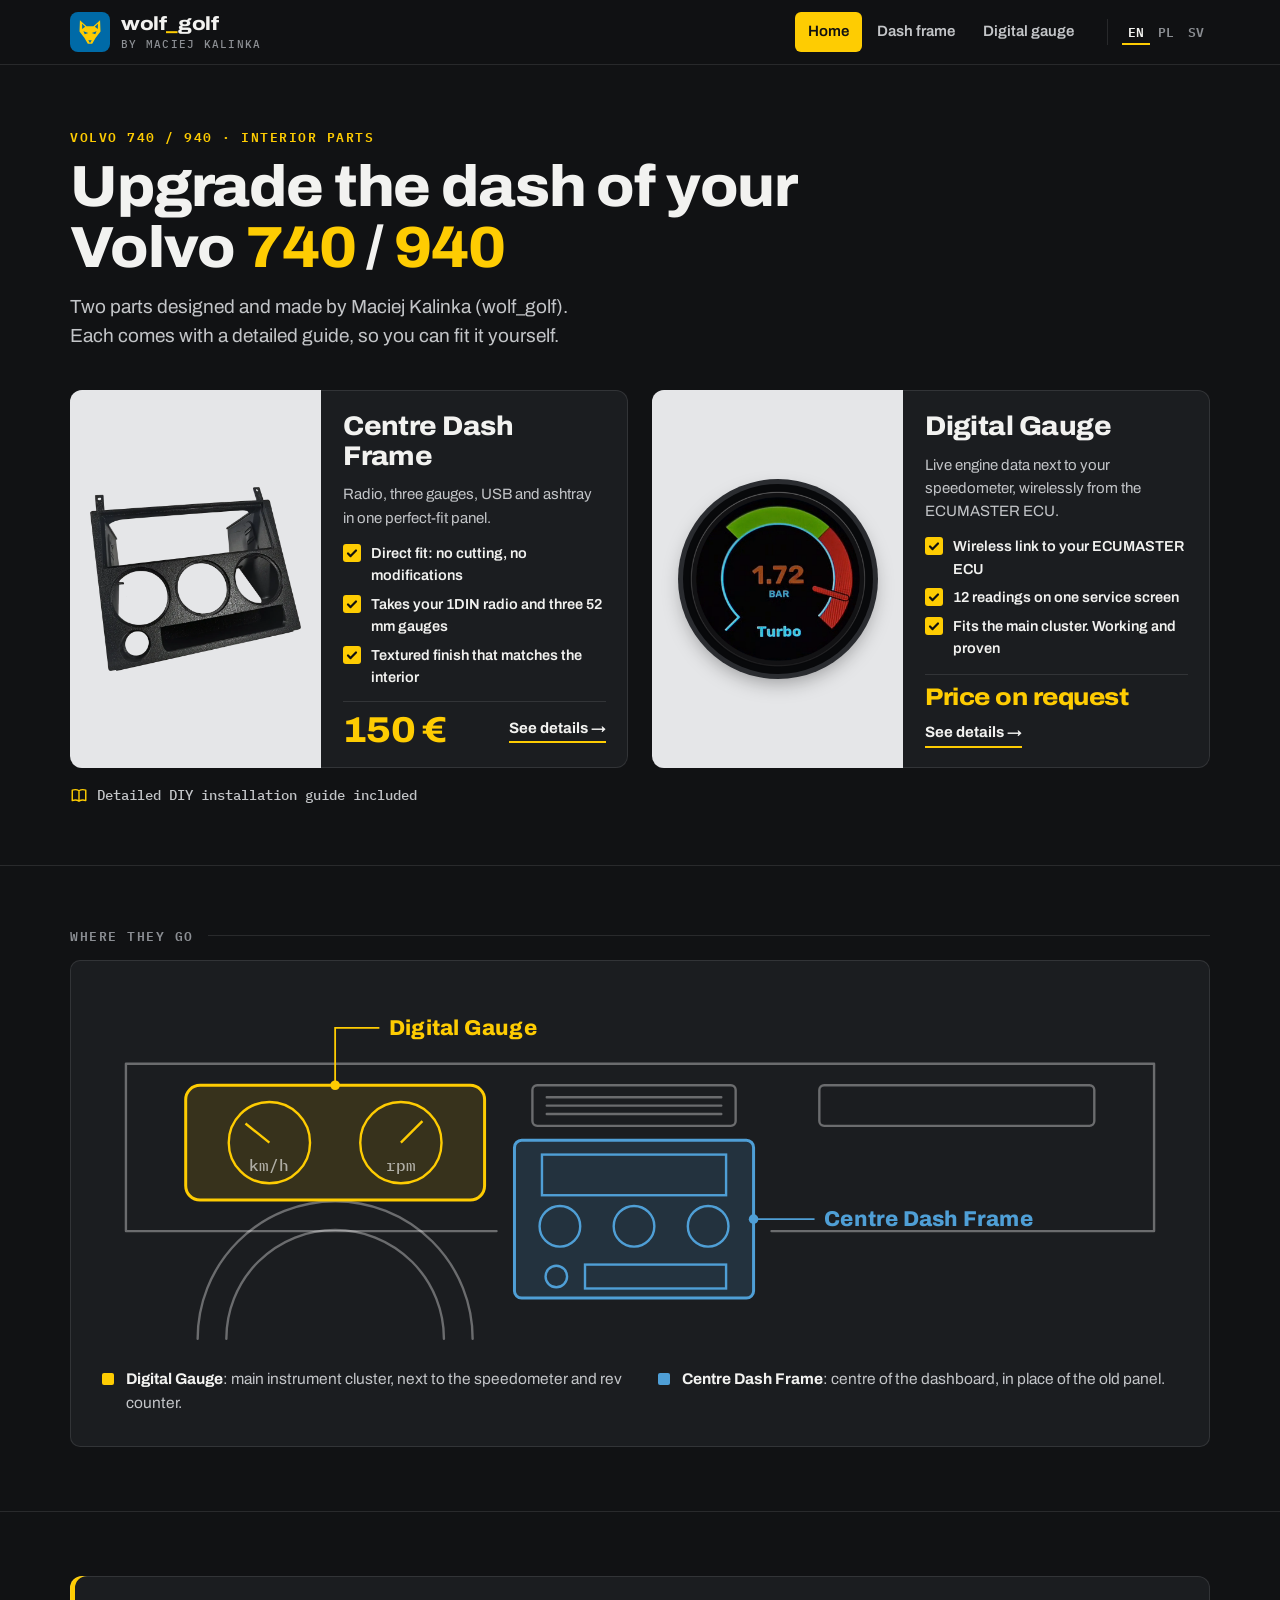
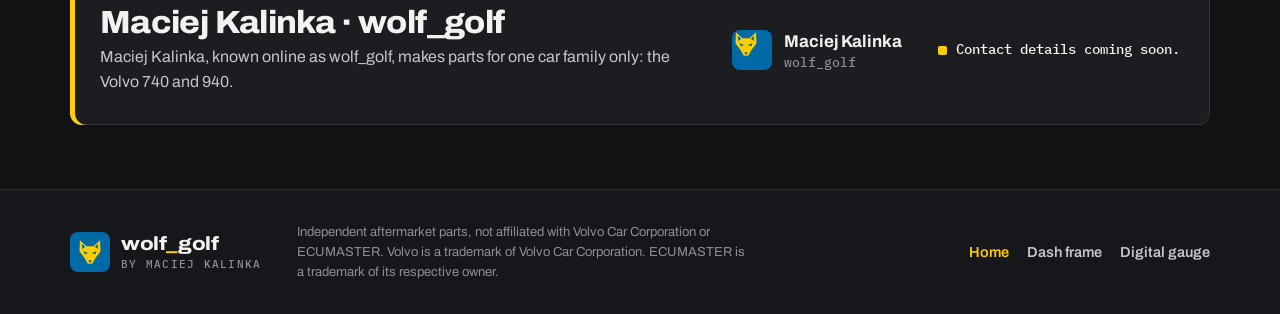
==== commit 6781544f: "Compact, data-first layout: spec tables, key benefits up top, mono technical labels Co-Authored-By: " ====
--- a/index.html
+++ b/index.html
@@ -3,8 +3,8 @@
 <head>
 <meta charset="utf-8">
 <meta name="viewport" content="width=device-width, initial-scale=1, viewport-fit=cover">
-<title>wolf_golf · Upgrades for the Volvo 740 & 940</title>
-<meta name="description" content="A centre dash frame and a digital gauge for the Volvo 740 and 940, designed and made by Maciej Kalinka (wolf_golf). Each part comes with a detailed DIY installation guide.">
+<title>wolf_golf · Parts for the Volvo 740 / 940</title>
+<meta name="description" content="Centre dash frame and digital gauge for the Volvo 740 and 940, designed and made by Maciej Kalinka (wolf_golf). Detailed DIY installation guide with each part.">
 <link rel="canonical" href="https://seler09.github.io/wolf-golf-volvo/">
 <link rel="alternate" hreflang="en" href="https://seler09.github.io/wolf-golf-volvo/">
 <link rel="alternate" hreflang="pl" href="https://seler09.github.io/wolf-golf-volvo/pl/">
@@ -12,20 +12,20 @@
 <link rel="alternate" hreflang="x-default" href="https://seler09.github.io/wolf-golf-volvo/">
 <meta property="og:type" content="website">
 <meta property="og:site_name" content="wolf_golf">
-<meta property="og:title" content="wolf_golf · Upgrades for the Volvo 740 & 940">
-<meta property="og:description" content="A centre dash frame and a digital gauge for the Volvo 740 and 940, designed and made by Maciej Kalinka (wolf_golf). Each part comes with a detailed DIY installation guide.">
+<meta property="og:title" content="wolf_golf · Parts for the Volvo 740 / 940">
+<meta property="og:description" content="Centre dash frame and digital gauge for the Volvo 740 and 940, designed and made by Maciej Kalinka (wolf_golf). Detailed DIY installation guide with each part.">
 <meta property="og:locale" content="en_GB">
 <meta property="og:locale:alternate" content="pl_PL">
 <meta property="og:locale:alternate" content="sv_SE">
 <meta property="og:url" content="https://seler09.github.io/wolf-golf-volvo/">
 <meta property="og:image" content="https://seler09.github.io/wolf-golf-volvo/img/installed.webp">
-<meta property="og:image:alt" content="The centre dash frame, textured black, seen from the front at a slight angle">
+<meta property="og:image:alt" content="The centre dash frame, textured black, front view at a slight angle">
 <meta name="twitter:card" content="summary_large_image">
-<meta name="theme-color" content="#03060b">
+<meta name="theme-color" content="#111214">
 <link rel="icon" type="image/svg+xml" href="data:image/svg+xml,%3Csvg xmlns='http://www.w3.org/2000/svg' viewBox='0 0 64 64'%3E%3Crect width='64' height='64' rx='14' fill='%23006aa7'/%3E%3Cg transform='translate(8 8) scale(.75)'%3E%3Cpath fill='%23fecc02' d='M9 5L24 19L40 19L55 5L56 31L45 45L37 59L27 59L19 45L8 31Z'/%3E%3Cpath fill='%23006aa7' d='M17 30L28 34L20 37ZM47 30L36 34L44 37ZM28 51L36 51L32 57ZM14 13L21 20L14 25ZM50 13L43 20L50 25Z'/%3E%3C/g%3E%3C/svg%3E">
 <link rel="preconnect" href="https://fonts.googleapis.com">
 <link rel="preconnect" href="https://fonts.gstatic.com" crossorigin>
-<link rel="stylesheet" href="https://fonts.googleapis.com/css2?family=Archivo:wdth,wght@62..125,100..900&amp;display=swap">
+<link rel="stylesheet" href="https://fonts.googleapis.com/css2?family=Archivo:wdth,wght@62..125,100..900&amp;family=IBM+Plex+Mono:wght@400;500;600&amp;display=swap">
 <link rel="stylesheet" href="styles.css">
 </head>
 <body>
@@ -44,119 +44,51 @@
 </header>
 <main id="main">
 
-<section class="scene hero" aria-labelledby="h1">
-
+<section class="hero">
 <div class="wrap">
-<p class="eyebrow rv" style="--d:.3s">Parts by wolf_golf</p>
-<h1 id="h1" class="rv" style="--d:.55s">Upgrades for the Volvo <em>740</em> &amp; <em>940</em></h1>
-<p class="lead rv" style="--d:.85s">Two new parts, designed and made by Maciej Kalinka. Each one comes with a detailed installation guide, so you can fit it yourself.</p>
-<div class="stage">
-<a class="pedestal panel" href="frame.html">
-
-<div class="art"><div class="prod rise" style="--d:1.5s"><img src="img/front-cutout-cut.webp" alt="The centre dash frame, textured black, seen from the front at a slight angle" width="1436" height="1248"></div></div>
-<h2 class="rv" style="--d:1.9s">Centre Dash Frame</h2>
-<p class="where rv" style="--d:2s">For the centre of the dashboard</p>
-<div class="row rv" style="--d:2.1s"><span class="price">150 €</span><span class="go">Discover the frame <span class="arr" aria-hidden="true">→</span></span></div>
+<p class="eyebrow">Volvo 740 / 940 · interior parts</p>
+<h1>Upgrade the dash of your Volvo <em>740</em> / <em>940</em></h1>
+<p class="lead">Two parts designed and made by Maciej Kalinka (wolf_golf). Each comes with a detailed guide, so you can fit it yourself.</p>
+<div class="cards2">
+<a class="pcard" href="frame.html">
+<span class="plate"><img src="img/front-cutout-cut.webp" alt="The centre dash frame, textured black, front view at a slight angle" width="1436" height="1248"></span>
+<span class="pc-body"><b class="pc-h">Centre Dash Frame</b><span class="pc-tag">Radio, three gauges, USB and ashtray in one perfect-fit panel.</span><ul class="ticks"><li>Direct fit: no cutting, no modifications</li><li>Takes your 1DIN radio and three 52 mm gauges</li><li>Textured finish that matches the interior</li></ul>
+<span class="pc-foot"><span class="price">150 €</span><span class="go">See details →</span></span></span>
 </a>
-<a class="pedestal panel" href="gauge.html">
-
-<div class="art"><div class="gw rise" style="--d:2.4s"><div class="dial"><img src="img/gauge-5.png" alt="The digital gauge showing turbo boost, 1.72 bar" width="640" height="640"></div></div></div>
-<h2 class="rv" style="--d:2.8s">Digital Gauge</h2>
-<p class="where rv" style="--d:2.9s">For the main instrument cluster</p>
-<div class="row rv" style="--d:3s"><span class="price req">Price on request</span><span class="go">Discover the gauge <span class="arr" aria-hidden="true">→</span></span></div>
+<a class="pcard" href="gauge.html">
+<span class="plate"><span class="dial"><img src="img/gauge-5.png" alt="The digital gauge showing turbo boost, 1.72 bar" width="640" height="640"></span></span>
+<span class="pc-body"><b class="pc-h">Digital Gauge</b><span class="pc-tag">Live engine data next to your speedometer, wirelessly from the ECUMASTER ECU.</span><ul class="ticks"><li>Wireless link to your ECUMASTER ECU</li><li>12 readings on one service screen</li><li>Fits the main cluster. Working and proven</li></ul>
+<span class="pc-foot"><span class="price req">Price on request</span><span class="go">See details →</span></span></span>
 </a>
 </div>
-<p class="rv" style="--d:3.2s;margin-top:44px"><span class="chip"><svg aria-hidden="true" viewBox="0 0 20 20"><use href="#book"/></svg>Detailed installation guide included</span></p>
+<p class="note"><svg aria-hidden="true" viewBox="0 0 20 20"><use href="#book"/></svg>Detailed DIY installation guide included</p>
 </div>
 </section>
 
-<section class="scene tight" aria-labelledby="wh">
-
+<section class="sec">
 <div class="wrap">
-<div class="sec-head"><p class="eyebrow rv">Where they go</p><h2 id="wh" class="rv" style="--d:.15s">Two parts. Two places on the dashboard.</h2></div>
-<figure class="where-fig rv" style="--d:.2s">
-<svg class="dash" viewBox="0 0 900 290" role="img" aria-label="Dashboard diagram: the digital gauge sits in the main instrument cluster behind the steering wheel, the frame sits in the centre of the dashboard">
-<path class="ln seq" d="M20 60 H880 M20 60 V200 M880 60 V200" style="--d:.1s"/>
-<path class="ln seq" d="M20 200 H330 M560 200 H880" style="--d:.2s"/>
-<path class="ln seq" d="M80 290 A115 115 0 0 1 310 290" style="--d:.3s"/>
-<path class="ln seq" d="M104 290 A91 91 0 0 1 286 290" style="--d:.3s"/>
-<rect class="ln seq" x="360" y="78" width="170" height="34" rx="4" style="--d:.3s"/>
-<path class="ln seq" d="M372 88 H518 M372 95 H518 M372 102 H518" style="--d:.3s"/>
-<rect class="ln seq" x="600" y="78" width="230" height="34" rx="4" style="--d:.3s"/>
-<g class="seq" style="--d:.6s">
-<rect class="gz" x="70" y="78" width="250" height="96" rx="12"/>
-<circle class="gl" cx="140" cy="126" r="34"/><circle class="gl" cx="250" cy="126" r="34"/>
-<path class="gl" d="M140 126 l-20 -16 M250 126 l18 -18"/>
-<text x="140" y="150" text-anchor="middle">km/h</text><text x="250" y="150" text-anchor="middle">rpm</text>
-</g>
-<g class="seq" style="--d:.9s">
-<rect class="fz" x="345" y="124" width="200" height="132" rx="6"/>
-<rect class="fl" x="368" y="136" width="154" height="34"/>
+<h2 class="sh"><span>Where they go</span></h2>
+<figure class="box-fig"><svg class="dash" viewBox="0 0 900 290" role="img" aria-label="Dashboard diagram: the digital gauge sits in the main instrument cluster behind the steering wheel, the frame sits in the centre of the dashboard">
+<path class="ln" d="M20 60 H880 M20 60 V200 M880 60 V200 M20 200 H330 M560 200 H880"/>
+<path class="ln" d="M80 290 A115 115 0 0 1 310 290 M104 290 A91 91 0 0 1 286 290"/>
+<rect class="ln" x="360" y="78" width="170" height="34" rx="4"/><path class="ln" d="M372 88 H518 M372 95 H518 M372 102 H518"/>
+<rect class="ln" x="600" y="78" width="230" height="34" rx="4"/>
+<g class="z"><rect class="gz" x="70" y="78" width="250" height="96" rx="12"/>
+<circle class="gl" cx="140" cy="126" r="34"/><circle class="gl" cx="250" cy="126" r="34"/><path class="gl" d="M140 126 l-20 -16 M250 126 l18 -18"/>
+<text x="140" y="150" text-anchor="middle">km/h</text><text x="250" y="150" text-anchor="middle">rpm</text></g>
+<g class="z"><rect class="fz" x="345" y="124" width="200" height="132" rx="6"/><rect class="fl" x="368" y="136" width="154" height="34"/>
 <circle class="fl" cx="383" cy="196" r="17"/><circle class="fl" cx="445" cy="196" r="17"/><circle class="fl" cx="507" cy="196" r="17"/>
-<circle class="fl" cx="380" cy="238" r="9"/><rect class="fl" x="404" y="228" width="118" height="20"/>
-</g>
-<g class="seq" style="--d:1.2s"><path class="lead g" d="M195 78 V30 H232"/><circle class="dot g" cx="195" cy="78" r="4"/><text class="lbl g" x="240" y="36">Digital Gauge</text><path class="lead f" d="M545 190 H596"/><circle class="dot f" cx="545" cy="190" r="4"/><text class="lbl f" x="604" y="196">Centre Dash Frame</text></g>
+<circle class="fl" cx="380" cy="238" r="9"/><rect class="fl" x="404" y="228" width="118" height="20"/></g>
+<path class="lead g" d="M195 78 V30 H232"/><circle class="dot g" cx="195" cy="78" r="4"/><text class="lbl g" x="240" y="36">Digital Gauge</text><path class="lead f" d="M545 190 H596"/><circle class="dot f" cx="545" cy="190" r="4"/><text class="lbl f" x="604" y="196">Centre Dash Frame</text>
 </svg>
-<ul class="keys">
-<li><a href="gauge.html"><b>Digital Gauge</b> in the main instrument cluster, next to the speedometer and rev counter.</a></li>
-<li class="f"><a href="frame.html"><b>Centre Dash Frame</b> in the middle of the dashboard, in place of the old panel.</a></li>
-</ul>
+<ul class="keys"><li><a href="gauge.html"><b>Digital Gauge</b>: main instrument cluster, next to the speedometer and rev counter.</a></li><li class="f"><a href="frame.html"><b>Centre Dash Frame</b>: centre of the dashboard, in place of the old panel.</a></li></ul>
 </figure>
 </div>
 </section>
 
-<section class="scene" aria-labelledby="fh">
-
-<div class="wrap feature">
-<div class="feature-art panel">
-<div class="prod rise" style="--d:.3s"><img src="img/front-cut.webp" alt="The centre dash frame, textured black, seen from the front at a slight angle" width="1224" height="1000" loading="lazy"></div></div>
-<div>
-<p class="eyebrow rv" style="--d:.5s">Introducing</p>
-<h2 id="fh" class="rv" style="--d:.6s">Centre Dash Frame</h2>
-<p class="lead rv" style="--d:.75s">Everything you want in the middle of the dash. Nothing you have to cut.</p>
-<ul class="ticks">
-<li class="rv" style="--d:1s">Your 1DIN radio</li>
-<li class="rv" style="--d:1.2s">Three 52 mm gauges</li>
-<li class="rv" style="--d:1.4s">The original lighter or a USB port</li>
-<li class="rv" style="--d:1.6s">The standard ashtray, with the fuses still in reach</li>
-</ul>
-<p class="small-note rv" style="--d:1.7s">Radio, gauges and sockets are not included.</p>
-<div class="cta rv" style="--d:1.8s"><span class="price">150 €</span><a class="btn" href="frame.html">Discover the frame <span class="arr" aria-hidden="true">→</span></a></div>
-</div>
-</div>
-</section>
-
-<section class="scene" aria-labelledby="gh">
-
-<div class="wrap feature rev">
-<div class="feature-art panel">
-<div class="rise" style="--d:.3s;width:min(380px,80%)"><div class="dial"><img src="img/gauge-1.png" alt="Service screen 1 of 2: RPM 1022, boost -0.48, AFR 14.7, oil 22, EGT 222, battery 13.7, speed 0 km/h, peak boost -0.37, intake air 19, coolant 29, peak coolant 29, throttle 0, NO SD" width="640" height="640" loading="lazy"></div></div></div>
-<div>
-<p class="eyebrow rv" style="--d:.5s">And introducing</p>
-<h2 id="gh" class="rv" style="--d:.6s">Digital Gauge</h2>
-<p class="lead rv" style="--d:.75s">Live engine data, wirelessly from your ECUMASTER ECU, right in the main cluster.</p>
-<ul class="ticks">
-<li class="rv" style="--d:1s">Wireless link to your ECUMASTER ECU</li>
-<li class="rv" style="--d:1.2s">Service screen with twelve readings at once</li>
-<li class="rv" style="--d:1.4s">Working and proven on the road</li>
-</ul>
-<div class="cta rv" style="--d:1.6s"><span class="price req">Price on request</span><a class="btn" href="gauge.html">Discover the gauge <span class="arr" aria-hidden="true">→</span></a></div>
-</div>
-</div>
-</section>
-
-<section class="scene tight" aria-labelledby="gdh">
+<section class="sec">
 <div class="wrap">
-<div class="guide rv"><svg class="book" viewBox="0 0 20 20" aria-hidden="true"><use href="#book"/></svg>
-<div><h2 id="gdh">Fit it yourself.</h2><p>Every part comes with a detailed, step-by-step installation guide.</p></div></div>
-</div>
-</section>
-
-<section class="scene tight" id="contact" aria-labelledby="mh">
-
-<div class="wrap maker">
-<div><p class="eyebrow rv">The maker</p><h2 id="mh" class="rv" style="--d:.1s">Made by Maciej Kalinka</h2><p class="lead rv" style="--d:.2s">Maciej Kalinka, known online as <strong>wolf_golf</strong>, designs and makes parts for one car family only: the Volvo 740 and 940.</p></div>
-<div class="contact rv" style="--d:.2s"><div class="who"><span class="mark"><svg aria-hidden="true"><use href="#wolf"/></svg></span><div><b>Maciej Kalinka</b><span>wolf_golf</span></div></div><h3>Want one?</h3><p class="soon">Contact details coming soon.</p></div>
+<div class="order-box" id="contact"><div><h2>Maciej Kalinka · wolf_golf</h2><p>Maciej Kalinka, known online as wolf_golf, makes parts for one car family only: the Volvo 740 and 940.</p></div><div class="who"><span class="mark"><svg aria-hidden="true"><use href="#wolf"/></svg></span><div><b>Maciej Kalinka</b><span>wolf_golf</span></div></div><p class="soon">Contact details coming soon.</p></div>
 </div>
 </section>
 
@@ -168,6 +100,5 @@
 <nav class="f-nav" aria-label="Site"><a href="index.html" aria-current="page">Home</a><a href="frame.html">Dash frame</a><a href="gauge.html">Digital gauge</a></nav>
 </div>
 </footer>
-<script src="site.js" defer></script>
 </body>
 </html>
--- a/styles.css
+++ b/styles.css
@@ -1,104 +1,116 @@
-/* wolf_golf — graphite, light product plates, Swedish yellow + blue as accents. No motion. */
+/* wolf_golf — compact technical catalogue. Graphite, light product plates, Swedish yellow + blue accents. No motion. */
 :root{
   --bg:#111214;
   --bg-2:#16171a;
-  --panel:#1c1e21;
+  --panel:#1b1d20;
   --plate:#e5e6e8;
-  --plate-ink:#55585d;
   --blue:#006aa7;
   --blue-l:#4f9fd6;
   --yellow:#fecc02;
   --yellow-2:#ffd93d;
   --ink:#f2f2f0;
-  --ink-2:#c5c7ca;
-  --ink-3:#8e9196;
+  --ink-2:#c3c5c8;
+  --ink-3:#8b8e93;
   --line:rgba(255,255,255,.1);
+  --mono:"IBM Plex Mono",ui-monospace,Consolas,monospace;
   color-scheme:dark;
 }
 *{box-sizing:border-box}
 html{-webkit-text-size-adjust:100%}
-body{margin:0;background:var(--bg);color:var(--ink);font:400 17px/1.6 "Archivo",system-ui,-apple-system,"Segoe UI",sans-serif;-webkit-font-smoothing:antialiased;overflow-x:hidden}
+body{margin:0;background:var(--bg);color:var(--ink);font:400 16px/1.55 "Archivo",system-ui,-apple-system,"Segoe UI",sans-serif;-webkit-font-smoothing:antialiased;overflow-x:hidden}
 img{max-width:100%;height:auto;display:block}
 a{color:inherit}
-h1,h2,h3{margin:0;line-height:1.04;letter-spacing:-.02em;font-weight:800;font-stretch:108%;overflow-wrap:break-word}
+h1,h2,h3{margin:0;line-height:1.05;letter-spacing:-.02em;font-weight:800;font-stretch:105%;overflow-wrap:break-word}
 p{margin:0}
 .sr-only{position:absolute;width:1px;height:1px;overflow:hidden;clip:rect(0 0 0 0);white-space:nowrap}
-.wrap{max-width:1200px;margin:0 auto;padding-inline:max(20px,env(safe-area-inset-left)) max(20px,env(safe-area-inset-right))}
+.wrap{max-width:1180px;margin:0 auto;padding-inline:max(20px,env(safe-area-inset-left)) max(20px,env(safe-area-inset-right))}
 :focus-visible{outline:2px solid var(--yellow);outline-offset:3px}
 .skip{position:absolute;left:12px;top:-60px;z-index:100;background:var(--yellow);color:#111;padding:10px 16px;border-radius:6px;font-weight:700;text-decoration:none}
 .skip:focus{top:12px}
 
-/* ---------- header ---------- */
-.top{position:sticky;top:0;z-index:60;background:rgba(17,18,20,.94);border-bottom:1px solid var(--line)}
-.top .wrap{display:flex;align-items:center;gap:20px;min-height:68px}
-.lockup{display:flex;align-items:center;gap:12px;text-decoration:none;color:var(--ink);min-width:0}
-.mark{width:42px;height:42px;flex:none;border-radius:9px;background:var(--blue);display:grid;place-items:center}
-.mark svg{width:30px;height:30px}
-.word{min-width:0}
-.word b{display:block;font-weight:800;font-stretch:115%;font-size:20px;letter-spacing:-.02em;line-height:1}
+/* header */
+.top{position:sticky;top:0;z-index:60;background:rgba(17,18,20,.95);border-bottom:1px solid var(--line)}
+.top .wrap{display:flex;align-items:center;gap:20px;min-height:64px}
+.lockup{display:flex;align-items:center;gap:11px;text-decoration:none;color:var(--ink);min-width:0}
+.mark{width:40px;height:40px;flex:none;border-radius:8px;background:var(--blue);display:grid;place-items:center}
+.mark svg{width:28px;height:28px}
+.word b{display:block;font-weight:800;font-stretch:115%;font-size:19px;letter-spacing:-.02em;line-height:1}
 .word i{color:var(--yellow);font-style:normal}
-.word small{display:block;font-size:10.5px;font-weight:600;letter-spacing:.18em;text-transform:uppercase;color:var(--ink-3);margin-top:5px;white-space:nowrap}
+.word small{display:block;font:500 10.5px/1 var(--mono);letter-spacing:.12em;text-transform:uppercase;color:var(--ink-3);margin-top:6px;white-space:nowrap}
 .nav{margin-left:auto;display:flex;gap:2px}
-.nav a{color:var(--ink-2);text-decoration:none;font-weight:600;font-size:15px;padding:9px 14px;border-radius:6px;white-space:nowrap}
+.nav a{color:var(--ink-2);text-decoration:none;font-weight:600;font-size:15px;padding:8px 13px;border-radius:6px;white-space:nowrap}
 .nav a:hover{color:var(--ink);background:rgba(255,255,255,.06)}
 .nav a[aria-current="page"]{color:#111;background:var(--yellow)}
-.lang{display:flex;align-items:center;gap:2px;font-size:13px;font-weight:700;letter-spacing:.06em;padding-left:14px;border-left:1px solid var(--line)}
-.lang a{color:var(--ink-3);text-decoration:none;padding:6px 7px}
+.lang{display:flex;align-items:center;gap:2px;font:600 12.5px/1 var(--mono);padding-left:14px;border-left:1px solid var(--line)}
+.lang a{color:var(--ink-3);text-decoration:none;padding:7px 6px}
 .lang a:hover{color:var(--ink)}
 .lang a[aria-current]{color:var(--ink);box-shadow:inset 0 -2px 0 var(--yellow)}
 @media (max-width:760px){
   .top .wrap{flex-wrap:wrap;gap:0 10px;padding-block:8px 6px;min-height:0}
   .lang{margin-left:auto;border-left:0;padding-left:0}
   .nav{order:3;width:100%;margin:8px 0 2px;gap:4px}
-  .nav a{flex:1 1 0;text-align:center;padding:9px 4px;font-size:14px}
-  .word b{font-size:18px}
-  .mark{width:38px;height:38px}.mark svg{width:27px;height:27px}
+  .nav a{flex:1 1 0;text-align:center;padding:8px 4px;font-size:14px}
+  .mark{width:36px;height:36px}.mark svg{width:26px;height:26px}
 }
 
-/* ---------- shared ---------- */
-.eyebrow{font-size:13px;font-weight:700;letter-spacing:.18em;text-transform:uppercase;color:var(--yellow)}
-.lead{font-size:clamp(18px,1.9vw,21px);line-height:1.55;color:var(--ink-2);max-width:42ch}
-.btn{display:inline-flex;align-items:center;gap:10px;background:var(--yellow);color:#111;font-weight:800;font-size:16px;text-decoration:none;padding:14px 24px;border-radius:8px}
+/* shared */
+.eyebrow{font:600 12.5px/1.3 var(--mono);letter-spacing:.12em;text-transform:uppercase;color:var(--yellow)}
+.lead{font-size:clamp(17px,1.7vw,19px);line-height:1.5;color:var(--ink-2);max-width:46ch}
+.btn{display:inline-flex;align-items:center;gap:10px;background:var(--yellow);color:#111;font-weight:800;font-size:16px;text-decoration:none;padding:13px 22px;border-radius:7px;white-space:nowrap}
 .btn:hover{background:var(--yellow-2)}
-.price{font-weight:800;font-stretch:112%;font-size:clamp(30px,3.4vw,42px);letter-spacing:-.02em;color:var(--yellow);line-height:1}
-.price.req{font-size:clamp(22px,2.3vw,27px)}
-.chip{display:inline-flex;align-items:center;gap:8px;font-size:14px;font-weight:600;color:var(--ink);background:rgba(255,255,255,.06);box-shadow:inset 0 0 0 1px var(--line);padding:7px 12px 7px 10px;border-radius:6px}
-.chip svg{width:18px;height:18px;flex:none;fill:none;stroke:var(--yellow);stroke-width:1.6;stroke-linejoin:round}
-.chips{display:flex;flex-wrap:wrap;gap:8px}
-
-.scene{padding:clamp(64px,8vw,112px) 0}
-.scene.tight{padding-block:clamp(48px,6vw,84px)}
-.scene + .scene{border-top:1px solid var(--line)}
-/* light catalogue plate for product photos */
-.panel{border-radius:12px;background:var(--plate);color:#111}
-.panel figcaption{color:var(--plate-ink)}
-
-.prod img{filter:drop-shadow(0 12px 16px rgba(0,0,0,.28))}
-.dial{position:relative;aspect-ratio:1;border-radius:50%;background:#08090b;box-shadow:0 0 0 6px #2a2c30,0 10px 24px rgba(0,0,0,.35)}
+.price{font-weight:800;font-stretch:110%;font-size:clamp(28px,3vw,36px);letter-spacing:-.02em;color:var(--yellow);line-height:1;white-space:nowrap}
+.price.req{font-size:clamp(20px,2vw,24px)}
+.note{display:flex;align-items:center;gap:9px;font:500 13.5px/1.4 var(--mono);color:var(--ink-2)}
+.note svg{width:18px;height:18px;flex:none;fill:none;stroke:var(--yellow);stroke-width:1.6;stroke-linejoin:round}
+.ticks{list-style:none;margin:0;padding:0;display:grid;gap:8px}
+.ticks li{display:flex;gap:10px;align-items:flex-start;font-weight:600}
+.ticks li::before{content:"";flex:none;width:18px;height:18px;margin-top:2px;border-radius:3px;background:var(--yellow) url("data:image/svg+xml,%3Csvg xmlns='http://www.w3.org/2000/svg' viewBox='0 0 18 18'%3E%3Cpath d='M5 9.5l2.6 2.6L13 6.5' fill='none' stroke='%23111' stroke-width='2.2' stroke-linecap='round' stroke-linejoin='round'/%3E%3C/svg%3E") center/100% no-repeat}
+
+.sec{padding:clamp(40px,5vw,64px) 0;border-top:1px solid var(--line)}
+.sh{display:flex;align-items:center;gap:14px;margin:0 0 18px;font:600 12.5px/1 var(--mono);letter-spacing:.12em;text-transform:uppercase;color:var(--ink-3)}
+.sh::after{content:"";flex:1;height:1px;background:var(--line);order:1}
+.sh small{order:2;font:inherit;letter-spacing:.06em;text-transform:none;color:var(--ink-3)}
+.two{display:grid;grid-template-columns:1fr 1fr;gap:clamp(28px,4vw,56px);align-items:start}
+.two > * > .sh:not(:first-child){margin-top:36px}
+@media (max-width:860px){.two{grid-template-columns:1fr}}
+
+.plate{display:grid;place-items:center;border-radius:10px;background:var(--plate);color:#111;text-decoration:none}
+.dial{display:block;position:relative;aspect-ratio:1;border-radius:50%;background:#08090b;box-shadow:0 0 0 5px #2a2c30,0 8px 20px rgba(0,0,0,.35)}
 .dial img{width:100%;height:100%;object-fit:cover;clip-path:circle(46.5% at 50% 50%);border-radius:50%}
 
-/* ---------- index: hero ---------- */
-.hero{padding:clamp(48px,7vw,96px) 0 clamp(56px,7vw,96px);text-align:center}
-.hero .eyebrow{display:inline-block}
-.hero h1{font-size:clamp(38px,6vw,84px);margin:16px auto 0;max-width:15ch}
+/* spec table */
+.spec{margin:0;display:grid;font-size:15px}
+.spec div{display:grid;grid-template-columns:minmax(110px,.75fr) minmax(0,1.25fr);gap:14px;padding:9px 0;border-bottom:1px solid var(--line)}
+.spec div:first-child{border-top:1px solid var(--line)}
+.spec dt{font:500 12.5px/1.6 var(--mono);letter-spacing:.06em;text-transform:uppercase;color:var(--ink-3)}
+.spec dd{margin:0;font-weight:600}
+.pr-row{display:flex;justify-content:space-between;align-items:baseline;gap:16px;padding:14px 0 0}
+.pr-row span{font:500 12.5px/1 var(--mono);letter-spacing:.06em;text-transform:uppercase;color:var(--ink-3)}
+.pr-row b{font-size:22px;color:var(--yellow);font-stretch:108%}
+
+/* index hero */
+.hero{padding:clamp(36px,5vw,64px) 0 clamp(40px,5vw,60px)}
+.hero h1{font-size:clamp(34px,4.6vw,58px);margin-top:12px;max-width:20ch}
 .hero h1 em{font-style:normal;color:var(--yellow)}
-.hero .lead{margin:20px auto 0;max-width:46ch}
-.stage{display:grid;grid-template-columns:1fr 1fr;gap:clamp(16px,3vw,32px);margin-top:clamp(36px,5vw,64px)}
-.pedestal{display:flex;flex-direction:column;align-items:center;padding:14px 14px clamp(24px,3vw,32px);text-decoration:none;color:var(--ink);min-width:0;border-radius:12px;background:var(--panel);box-shadow:inset 0 0 0 1px var(--line)}
-.pedestal.panel{background:var(--panel);color:var(--ink)}
-.pedestal:hover{box-shadow:inset 0 0 0 2px var(--yellow)}
-.pedestal .art{height:clamp(240px,25vw,330px);width:100%;display:grid;place-items:center;background:var(--plate);border-radius:8px}
-.pedestal .art .prod{display:grid;place-items:center}
-.pedestal .art .prod img{max-height:clamp(190px,20vw,270px);max-width:88%;width:auto;height:auto}
-.pedestal .art .gw{width:clamp(180px,19vw,250px)}
-.pedestal h2{font-size:clamp(26px,3vw,36px);margin-top:24px}
-.pedestal .where{color:var(--ink-2);margin-top:6px}
-.pedestal .row{display:flex;align-items:center;justify-content:center;flex-wrap:wrap;gap:12px 22px;margin-top:18px}
-.pedestal .go{font-weight:700;display:inline-flex;gap:8px;align-items:center;border-bottom:2px solid var(--yellow);padding-bottom:2px}
-@media (max-width:760px){.stage{grid-template-columns:1fr}}
-
-/* ---------- dashboard diagram ---------- */
-.where-fig{margin:40px 0 0;padding:clamp(20px,4vw,44px);border-radius:12px;background:var(--panel);box-shadow:inset 0 0 0 1px var(--line)}
+.hero .lead{margin-top:14px}
+.cards2{display:grid;grid-template-columns:1fr 1fr;gap:clamp(14px,2vw,24px);margin-top:clamp(26px,3.5vw,40px)}
+.pcard{display:grid;grid-template-columns:minmax(0,.9fr) minmax(0,1.1fr);gap:0;border-radius:12px;overflow:hidden;background:var(--panel);box-shadow:inset 0 0 0 1px var(--line);text-decoration:none;color:var(--ink)}
+.pcard:hover{box-shadow:inset 0 0 0 2px var(--yellow)}
+.pcard .plate{border-radius:0;padding:20px;min-height:260px}
+.pcard .plate img{max-height:200px;width:auto}
+.pcard .plate .dial{width:min(190px,90%)}
+.pc-body{display:flex;flex-direction:column;gap:12px;padding:22px 22px 20px}
+.pc-h{font-size:clamp(22px,2.2vw,27px);font-weight:800;font-stretch:105%;letter-spacing:-.02em;line-height:1.1}
+.pc-tag{color:var(--ink-2);font-size:15px}
+.pcard .ticks{font-size:14.5px;gap:6px}
+.pc-foot{display:flex;align-items:center;justify-content:space-between;gap:12px;flex-wrap:wrap;margin-top:auto;padding-top:10px;border-top:1px solid var(--line)}
+.go{font-weight:700;font-size:15px;color:var(--ink);border-bottom:2px solid var(--yellow);padding-bottom:1px;white-space:nowrap}
+.hero .note{margin-top:18px}
+@media (max-width:1020px){.cards2{grid-template-columns:1fr}}
+@media (max-width:560px){.pcard{grid-template-columns:1fr}.pcard .plate{min-height:220px}}
+
+/* diagram */
+.box-fig{margin:0;padding:clamp(16px,3vw,32px);border-radius:10px;background:var(--panel);box-shadow:inset 0 0 0 1px var(--line)}
 .dash{width:100%;height:auto;overflow:visible}
 .dash .ln{fill:none;stroke:rgba(255,255,255,.35);stroke-width:2;stroke-linecap:round;stroke-linejoin:round}
 .dash .gz{fill:rgba(254,204,2,.12);stroke:var(--yellow);stroke-width:2.5}
@@ -108,203 +120,131 @@
 .dash .lead{fill:none;stroke-width:1.5}
 .dash .lead.g{stroke:var(--yellow)}.dash .lead.f{stroke:var(--blue-l)}
 .dash .dot.g{fill:var(--yellow)}.dash .dot.f{fill:var(--blue-l)}
-.dash text{font:600 13px "Archivo",sans-serif;fill:rgba(255,255,255,.6);letter-spacing:.06em}
-.dash .lbl{font:800 17px "Archivo",sans-serif;letter-spacing:.03em}
+.dash text{font:500 13px "IBM Plex Mono",monospace;fill:rgba(255,255,255,.6)}
+.dash .lbl{font:800 18px "Archivo",sans-serif;letter-spacing:.01em}
 .dash .lbl.g{fill:var(--yellow)}.dash .lbl.f{fill:var(--blue-l)}
-.dash .muted{opacity:.22}
+.dash .muted{opacity:.2}
 @media (max-width:600px){.dash .lbl,.dash .lead,.dash .dot{display:none}}
-.keys{list-style:none;margin:26px 0 0;padding:0;display:grid;grid-template-columns:1fr 1fr;gap:16px 40px}
-.keys li{display:grid;grid-template-columns:14px 1fr;gap:14px;align-items:start;font-size:17px;color:var(--ink-2)}
-.keys li::before{content:"";width:14px;height:14px;border-radius:3px;margin-top:5px;background:var(--yellow)}
+.keys{list-style:none;margin:20px 0 0;padding:0;display:grid;grid-template-columns:1fr 1fr;gap:12px 36px}
+.keys li{display:grid;grid-template-columns:12px 1fr;gap:12px;align-items:start;font-size:15.5px;color:var(--ink-2)}
+.keys li::before{content:"";width:12px;height:12px;border-radius:2px;margin-top:6px;background:var(--yellow)}
 .keys li.f::before{background:var(--blue-l)}
 .keys b{color:var(--ink)}
 .keys a{color:inherit;text-decoration:none}
 .keys a:hover b{text-decoration:underline}
 @media (max-width:760px){.keys{grid-template-columns:1fr}}
 
-/* ---------- index feature blocks ---------- */
-.feature{display:grid;grid-template-columns:1.1fr .9fr;gap:clamp(28px,5vw,72px);align-items:center}
-.feature.rev{grid-template-columns:.9fr 1.1fr}
-.feature.rev .feature-art{order:2}
-.feature-art{display:grid;place-items:center;min-height:320px;padding:clamp(24px,4vw,48px)}
-.feature-art .prod img{max-height:420px;width:auto}
-.feature-art .dial{width:min(360px,80%)}
-.feature h2{font-size:clamp(34px,5vw,64px);margin-top:12px}
-.feature .lead{margin-top:16px}
-.ticks{list-style:none;margin:26px 0 0;padding:0;display:grid;gap:12px}
-.ticks li{display:flex;gap:12px;align-items:flex-start;font-weight:600;font-size:18px}
-.ticks li::before{content:"";flex:none;width:22px;height:22px;margin-top:2px;border-radius:4px;background:var(--yellow) url("data:image/svg+xml,%3Csvg xmlns='http://www.w3.org/2000/svg' viewBox='0 0 22 22'%3E%3Cpath d='M6.5 11.5l3 3 6-7' fill='none' stroke='%23111' stroke-width='2.4' stroke-linecap='round' stroke-linejoin='round'/%3E%3C/svg%3E") center/100% no-repeat}
-.small-note{margin-top:16px;color:var(--ink-3);font-size:15px}
-.feature .cta{display:flex;flex-wrap:wrap;align-items:center;gap:16px 26px;margin-top:30px}
-@media (max-width:860px){.feature,.feature.rev{grid-template-columns:1fr}.feature.rev .feature-art{order:0}.feature-art{min-height:260px}}
-
-/* ---------- guide banner ---------- */
-.guide{border-radius:12px;padding:clamp(28px,4vw,52px);background:var(--panel);box-shadow:inset 0 0 0 1px var(--line);border-left:6px solid var(--yellow);display:grid;grid-template-columns:auto 1fr;gap:clamp(20px,4vw,44px);align-items:center}
-.guide .book{width:clamp(60px,7vw,88px);height:auto;fill:none;stroke:var(--yellow);stroke-width:1.3;stroke-linejoin:round}
-.guide h2{font-size:clamp(32px,4.6vw,56px)}
-.guide p{margin-top:10px;font-size:clamp(17px,1.8vw,20px);color:var(--ink-2);max-width:46ch}
-@media (max-width:600px){.guide{grid-template-columns:1fr}}
-
-/* ---------- maker / contact ---------- */
-.maker{display:grid;grid-template-columns:1fr 1fr;gap:clamp(28px,5vw,72px);align-items:center}
-.maker h2{font-size:clamp(32px,4.6vw,56px);margin-top:12px}
-.maker .lead{margin-top:16px}
-.contact{border-radius:12px;padding:clamp(24px,3.5vw,36px);background:var(--panel);box-shadow:inset 0 0 0 1px var(--line);display:grid;gap:16px}
-.contact .who{display:flex;align-items:center;gap:14px}
-.contact .mark{width:52px;height:52px;border-radius:10px}
-.contact .mark svg{width:36px;height:36px}
-.contact .who b{display:block;font-size:20px}
-.contact .who span{color:var(--ink-3)}
-.contact h3{font-size:clamp(24px,2.8vw,30px)}
-.contact .soon{display:flex;align-items:center;gap:10px;color:var(--ink-2);font-size:17px}
-.contact .soon::before{content:"";width:10px;height:10px;border-radius:2px;background:var(--yellow)}
-@media (max-width:860px){.maker{grid-template-columns:1fr}}
-
-/* ---------- product pages ---------- */
-.p-hero{padding:clamp(36px,5vw,72px) 0 clamp(56px,7vw,96px)}
-.p-grid{display:grid;grid-template-columns:1.1fr .9fr;gap:clamp(28px,5vw,64px);align-items:center}
-.p-art{display:grid;place-items:center;min-height:clamp(300px,38vw,500px);padding:clamp(24px,4vw,48px)}
-.p-art .prod img{max-height:clamp(240px,34vw,440px);width:auto}
-.p-art .dial{width:min(420px,84%)}
-.p-hero h1{font-size:clamp(42px,6.4vw,88px);margin-top:14px}
-.p-hero .lead{margin-top:18px}
-.p-hero .chips{margin-top:22px}
-.buy{display:flex;flex-wrap:wrap;align-items:center;gap:18px 28px;margin-top:28px}
-.buy .pn{display:grid;gap:6px}
-.buy .pn small{color:var(--ink-3);font-size:14px}
-.p-hero figcaption{margin-top:22px;font-size:14px;text-align:center}
+/* order / contact */
+.order-box{display:grid;grid-template-columns:1.3fr auto auto;gap:18px 36px;align-items:center;padding:clamp(20px,3vw,30px);border-radius:12px;background:var(--panel);box-shadow:inset 0 0 0 1px var(--line),inset 5px 0 0 var(--yellow)}
+.order-box h2{font-size:clamp(24px,2.6vw,32px)}
+.order-box p{color:var(--ink-2);margin-top:6px}
+.order-box .who{display:flex;align-items:center;gap:12px}
+.order-box .who b{display:block;font-size:17px}
+.order-box .who span{display:block;font:500 13px/1.3 var(--mono);color:var(--ink-3)}
+.order-box .soon{display:flex;align-items:center;gap:9px;margin:0;font:500 14px/1.4 var(--mono);color:var(--ink)}
+.order-box .soon::before{content:"";width:9px;height:9px;flex:none;border-radius:2px;background:var(--yellow)}
+@media (max-width:860px){.order-box{grid-template-columns:1fr}}
+
+/* product hero */
+.p-hero{padding:clamp(28px,4vw,52px) 0 clamp(40px,5vw,60px)}
+.p-grid{display:grid;grid-template-columns:1.05fr .95fr;gap:clamp(24px,4vw,56px);align-items:center}
+.plate.big{min-height:clamp(280px,36vw,470px);padding:clamp(20px,3vw,40px)}
+.plate.big img{max-height:clamp(240px,32vw,410px);width:auto}
+.gw-big{display:block;width:min(400px,80%)}
+.gw-big .dial{width:100%}
+.p-copy{display:grid;gap:16px;min-width:0}
+.p-copy h1{font-size:clamp(36px,5vw,64px)}
+.p-copy .ticks{font-size:16.5px}
+.buy{display:flex;flex-wrap:wrap;align-items:center;gap:16px 24px;margin-top:6px}
 @media (max-width:860px){.p-grid{grid-template-columns:1fr}}
 
-.sec-head{max-width:780px}
-.sec-head h2{font-size:clamp(32px,5vw,62px);margin-top:12px}
-.sec-head .lead{margin-top:16px}
-.sec-head.c{margin-inline:auto;text-align:center}
-.sec-head.c .lead{margin-inline:auto}
-
 /* hotspots */
-.spots{display:grid;grid-template-columns:1.2fr .8fr;gap:clamp(28px,5vw,64px);align-items:center;margin-top:44px}
-.hot{padding:clamp(20px,3vw,36px)}
-.hot .in{position:relative}
-.hot img{width:100%;filter:drop-shadow(0 12px 16px rgba(0,0,0,.28))}
-.pin{position:absolute;width:32px;height:32px;margin:-16px 0 0 -16px;border-radius:50%;background:var(--yellow);color:#111;font-weight:800;font-size:15px;display:grid;place-items:center;box-shadow:0 0 0 3px #111}
-.legend{list-style:none;margin:0;padding:0;display:grid;gap:22px}
-.legend li{display:grid;grid-template-columns:40px 1fr;gap:14px;align-items:start}
-.legend .n{width:32px;height:32px;border-radius:50%;background:var(--yellow);color:#111;font-weight:800;display:grid;place-items:center}
-.legend b{display:block;font-size:19px}
-.legend span{color:var(--ink-2)}
-@media (max-width:860px){.spots{grid-template-columns:1fr}.pin{width:26px;height:26px;margin:-13px 0 0 -13px;font-size:13px}}
-
-/* installed photo */
-.showcase{margin-top:44px;border-radius:12px;overflow:hidden}
-.showcase img{width:100%;aspect-ratio:16/10;object-fit:cover;object-position:50% 40%}
-
-/* feature cards */
-.cards{display:grid;grid-template-columns:repeat(4,minmax(0,1fr));gap:16px;margin-top:44px}
-.card{border-radius:12px;padding:26px 22px;background:var(--panel);box-shadow:inset 0 0 0 1px var(--line)}
-.card svg{width:42px;height:42px;fill:none;stroke:var(--yellow);stroke-width:1.6;stroke-linecap:round;stroke-linejoin:round}
-.card h3{font-size:21px;margin-top:18px;font-stretch:102%}
-.card p{color:var(--ink-2);margin-top:8px;font-size:16px}
-@media (max-width:980px){.cards{grid-template-columns:repeat(2,minmax(0,1fr))}}
-@media (max-width:520px){.cards{grid-template-columns:1fr}}
+.hot{padding:clamp(16px,2.5vw,28px)}
+.hot .in{position:relative;display:block}
+.hot img{width:100%}
+.pin{position:absolute;width:28px;height:28px;margin:-14px 0 0 -14px;border-radius:50%;background:var(--yellow);color:#111;font:700 14px/1 var(--mono);display:grid;place-items:center;box-shadow:0 0 0 3px #111}
+.legend{list-style:none;margin:16px 0 0;padding:0;display:grid;grid-template-columns:1fr 1fr;gap:12px 24px}
+.legend li{display:grid;grid-template-columns:28px 1fr;gap:10px;align-items:start;font-size:14.5px;color:var(--ink-2)}
+.legend .n{width:24px;height:24px;border-radius:50%;background:var(--yellow);color:#111;font:700 12.5px/1 var(--mono);display:grid;place-items:center}
+.legend b{display:block;color:var(--ink);font-size:15.5px}
+@media (max-width:480px){.legend{grid-template-columns:1fr}.pin{width:22px;height:22px;margin:-11px 0 0 -11px;font-size:11px}}
+
+/* installed shot */
+.shot{margin:0}
+.shot a{display:block;border-radius:10px;overflow:hidden}
+.shot img{width:100%;aspect-ratio:4/3;object-fit:cover;object-position:50% 35%}
+.shot figcaption{margin-top:10px;font:500 13px/1.5 var(--mono);color:var(--ink-3)}
 
 /* gallery */
-.gallery{display:grid;grid-template-columns:repeat(4,minmax(0,1fr));gap:16px;margin-top:40px}
+.gallery{display:grid;grid-template-columns:repeat(4,minmax(0,1fr));gap:14px}
 .gallery a{display:block;text-decoration:none;color:var(--ink)}
-.gallery .ph{display:grid;place-items:center;aspect-ratio:1;border-radius:10px;overflow:hidden;background:var(--plate)}
-.gallery .ph img{max-width:84%;max-height:78%;width:auto}
+.gallery .ph{display:grid;place-items:center;aspect-ratio:4/3;border-radius:8px;overflow:hidden;background:var(--plate)}
+.gallery .ph img{max-width:84%;max-height:80%;width:auto}
 .gallery a.photo .ph img{max-width:none;max-height:none;width:100%;height:100%;object-fit:cover}
 .gallery a:hover .ph{box-shadow:0 0 0 2px var(--yellow)}
-.gallery span{display:block;margin-top:10px;font-size:15px;font-weight:600}
-@media (max-width:860px){.gallery{grid-template-columns:repeat(2,minmax(0,1fr))}}
-
-/* in the box + specs */
-.box{display:grid;grid-template-columns:1fr 1fr;gap:clamp(28px,5vw,64px);margin-top:40px;align-items:start}
-.box-items{display:grid;gap:14px}
-.box-item{display:grid;grid-template-columns:52px 1fr;gap:18px;align-items:center;border-radius:12px;padding:18px 20px;background:var(--panel);box-shadow:inset 0 0 0 1px var(--line)}
-.box-item svg{width:52px;height:52px;fill:none;stroke:var(--ink-2);stroke-width:1.5;stroke-linejoin:round;stroke-linecap:round}
-.box-item.guide-i{box-shadow:inset 0 0 0 1px var(--line),inset 4px 0 0 var(--yellow)}
-.box-item.guide-i svg{stroke:var(--yellow)}
-.box-item h3{font-size:19px;font-stretch:102%}
-.box-item p{color:var(--ink-2);margin-top:4px;font-size:16px}
-.not-inc{margin-top:6px;color:var(--ink-3);font-size:15px}
-.not-inc b{color:var(--ink-2)}
-.specs{margin:0;display:grid;border-top:1px solid var(--line)}
-.specs div{display:grid;grid-template-columns:minmax(0,.8fr) minmax(0,1.2fr);gap:16px;padding:13px 0;border-bottom:1px solid var(--line)}
-.specs dt{color:var(--ink-3)}
-.specs dd{margin:0;font-weight:600}
-.specs .pr dd{color:var(--yellow);font-weight:800}
-@media (max-width:860px){.box{grid-template-columns:1fr}}
-
-/* order */
-.order{display:grid;grid-template-columns:1fr 1fr;gap:clamp(28px,5vw,64px);align-items:center}
-.order h2{font-size:clamp(32px,4.6vw,56px);margin-top:12px}
-.order .lead{margin-top:14px}
-.order .price{margin-top:22px}
-@media (max-width:860px){.order{grid-template-columns:1fr}}
-
-/* other product teaser */
-.other{display:grid;grid-template-columns:200px 1fr auto;gap:clamp(20px,4vw,44px);align-items:center;border-radius:12px;padding:16px clamp(16px,3vw,30px) 16px 16px;text-decoration:none;color:inherit;background:var(--panel);box-shadow:inset 0 0 0 1px var(--line)}
+.gallery .cap{display:block;margin-top:8px;font:500 12.5px/1.4 var(--mono);color:var(--ink-2)}
+@media (max-width:760px){.gallery{grid-template-columns:repeat(2,minmax(0,1fr))}}
+
+/* other product */
+.other{display:grid;grid-template-columns:120px 1fr auto;gap:20px;align-items:center;margin-top:16px;padding:12px 22px 12px 12px;border-radius:12px;text-decoration:none;color:var(--ink);background:var(--panel);box-shadow:inset 0 0 0 1px var(--line)}
 .other:hover{box-shadow:inset 0 0 0 2px var(--yellow)}
-.other .th{display:grid;place-items:center;height:160px;border-radius:8px;background:var(--plate)}
-.other .th img{max-height:80%;max-width:86%;width:auto}
-.other .th .dial{height:130px}
-.other h2{font-size:clamp(26px,3.2vw,38px);margin-top:8px}
-.other p.d{color:var(--ink-2);margin-top:8px}
-.other .go{display:grid;gap:10px;justify-items:end;text-align:right}
-.other .go span{font-weight:700;border-bottom:2px solid var(--yellow)}
-@media (max-width:760px){.other{grid-template-columns:1fr;padding:14px 14px 22px}.other .go{justify-items:start;text-align:left}}
-
-/* gauge: wireless link (static) */
-.link{display:grid;grid-template-columns:minmax(0,1fr) minmax(0,1.3fr) minmax(0,1fr);align-items:center;gap:10px;margin-top:48px;padding:clamp(24px,4vw,44px);border-radius:12px;background:var(--panel);box-shadow:inset 0 0 0 1px var(--line)}
-.ecu{justify-self:center;width:min(240px,100%);aspect-ratio:1.6;border-radius:10px;background:#26282c;box-shadow:inset 0 0 0 1.5px rgba(255,255,255,.25);display:grid;place-content:center;text-align:center;position:relative}
-.ecu::before,.ecu::after{content:"";position:absolute;top:22%;bottom:22%;width:10px;background:repeating-linear-gradient(180deg,rgba(255,255,255,.4) 0 3px,transparent 3px 10px)}
-.ecu::before{left:-10px}.ecu::after{right:-10px}
-.ecu b{font-size:clamp(18px,2.1vw,24px);font-stretch:115%;letter-spacing:.02em}
-.ecu small{display:block;color:var(--ink-3);font-weight:600;letter-spacing:.14em;margin-top:6px;text-transform:uppercase;font-size:12px}
-.air{position:relative;height:110px;display:grid;place-items:center}
-.air .track{position:absolute;left:6%;right:6%;top:50%;height:2px;background:repeating-linear-gradient(90deg,var(--yellow) 0 10px,transparent 10px 20px)}
-.air .lbl{position:relative;background:var(--panel);padding:4px 12px;text-align:center;font-size:13px;font-weight:700;letter-spacing:.14em;color:var(--yellow);text-transform:uppercase}
-.air .lbl small{display:block;color:var(--ink-3);letter-spacing:.08em;font-weight:600;margin-top:2px}
-.link .dial{justify-self:center;width:min(200px,100%)}
-.link .cap{text-align:center;color:var(--ink-3);font-size:13px;margin-top:20px;font-weight:600;letter-spacing:.08em;text-transform:uppercase}
-.link-col{display:grid;justify-items:center}
-@media (max-width:760px){
+.other .th{display:grid;place-items:center;height:96px;border-radius:8px;background:var(--plate)}
+.other .th img{max-height:76px;width:auto;max-width:90%}
+.other .th .dial{width:76px;box-shadow:0 0 0 3px #2a2c30}
+.other .ot{display:grid;gap:2px;min-width:0}
+.other small{font:500 12px/1.3 var(--mono);letter-spacing:.08em;text-transform:uppercase;color:var(--ink-3)}
+.other b{font-size:19px}
+.other .ot span{color:var(--ink-2);font-size:14.5px}
+@media (max-width:620px){.other{grid-template-columns:90px 1fr}.other .th{height:80px}.other .go{grid-column:1/-1;justify-self:start}}
+
+/* gauge: wireless link */
+.link{display:grid;grid-template-columns:minmax(0,1fr) minmax(0,1.1fr) minmax(0,.8fr);align-items:center;gap:8px;padding:clamp(18px,3vw,28px);border-radius:10px;background:var(--panel);box-shadow:inset 0 0 0 1px var(--line)}
+.ecu{justify-self:center;width:min(190px,100%);aspect-ratio:1.6;border-radius:8px;background:#26282c;box-shadow:inset 0 0 0 1.5px rgba(255,255,255,.25);display:grid;place-content:center;text-align:center;position:relative}
+.ecu::before,.ecu::after{content:"";position:absolute;top:22%;bottom:22%;width:8px;background:repeating-linear-gradient(180deg,rgba(255,255,255,.4) 0 3px,transparent 3px 9px)}
+.ecu::before{left:-8px}.ecu::after{right:-8px}
+.ecu b{font-size:clamp(15px,1.6vw,19px);font-stretch:112%;letter-spacing:.02em}
+.ecu small{display:block;font:500 11px/1.3 var(--mono);color:var(--ink-3);letter-spacing:.08em;margin-top:5px;text-transform:uppercase}
+.air{position:relative;height:90px;display:grid;place-items:center}
+.air .track{position:absolute;left:4%;right:4%;top:50%;height:2px;background:repeating-linear-gradient(90deg,var(--yellow) 0 8px,transparent 8px 16px)}
+.air .lbl{position:relative;background:var(--panel);padding:3px 8px;text-align:center;font:600 12px/1.3 var(--mono);letter-spacing:.1em;color:var(--yellow);text-transform:uppercase}
+.air .lbl small{display:block;color:var(--ink-3);letter-spacing:.04em;font-weight:500;text-transform:none}
+.link-col{display:grid;justify-items:center;gap:10px}
+.link-col .dial{width:min(120px,100%)}
+.link-col small{font:500 11px/1.3 var(--mono);letter-spacing:.08em;text-transform:uppercase;color:var(--ink-3)}
+@media (max-width:520px){
   .link{grid-template-columns:1fr;gap:0}
-  .air{height:120px}
-  .air .track{left:50%;right:auto;top:6%;bottom:6%;width:2px;height:auto;background:repeating-linear-gradient(180deg,var(--yellow) 0 10px,transparent 10px 20px)}
+  .air{height:96px}
+  .air .track{left:50%;right:auto;top:4%;bottom:4%;width:2px;height:auto;background:repeating-linear-gradient(180deg,var(--yellow) 0 8px,transparent 8px 16px)}
 }
 
 /* gauge: service screen */
-.svc{display:grid;grid-template-columns:.9fr 1.1fr;gap:clamp(28px,5vw,72px);align-items:center;margin-top:44px}
-.svc .dial-wrap{display:grid;place-items:center;padding:clamp(24px,4vw,44px)}
-.svc .dial{width:min(440px,100%)}
-.svc a{display:block;border-radius:50%}
+.svc{display:grid;grid-template-columns:minmax(0,.75fr) minmax(0,1.25fr);gap:clamp(24px,4vw,56px);align-items:center}
+.svc figure{margin:0;display:grid;justify-items:center;padding:clamp(18px,3vw,32px);border-radius:10px;background:var(--plate)}
+.svc figure a{display:block;width:min(360px,100%);border-radius:50%}
+.svc figcaption{margin-top:14px;font:500 12.5px/1.4 var(--mono);color:#55585d}
 .readings{display:grid;grid-template-columns:repeat(2,minmax(0,1fr));gap:0 26px;margin:0}
-.readings div{display:grid;grid-template-columns:72px 1fr;gap:12px;align-items:baseline;padding:11px 0;border-bottom:1px solid var(--line)}
-.readings dt{font-weight:800;color:var(--yellow);font-size:14px;letter-spacing:.06em}
-.readings dd{margin:0;color:var(--ink-2)}
-.svc figcaption{color:var(--ink-3);font-size:14px;text-align:center;margin-top:18px}
+.readings div{display:grid;grid-template-columns:64px 1fr;gap:10px;align-items:baseline;padding:9px 0;border-bottom:1px solid var(--line)}
+.readings dt{font:600 13px/1.4 var(--mono);color:var(--yellow)}
+.readings dd{margin:0;color:var(--ink-2);font-size:15px}
 @media (max-width:860px){.svc{grid-template-columns:1fr}}
-@media (max-width:480px){.readings{grid-template-columns:1fr}}
-
-/* gauge: screens grid */
-.screens{display:grid;grid-template-columns:repeat(3,minmax(0,1fr));gap:clamp(20px,3vw,40px);margin-top:48px}
-.screens figure{margin:0;display:grid;justify-items:center;text-align:center;padding:clamp(20px,3vw,32px);border-radius:12px;background:var(--panel);box-shadow:inset 0 0 0 1px var(--line)}
-.screens a{display:block;width:min(240px,100%);border-radius:50%}
-.screens .dial{width:100%}
-.screens figcaption{margin-top:22px}
-.screens figcaption b{display:block;font-size:18px}
-.screens figcaption span{color:var(--ink-2)}
-.live{display:inline-block;vertical-align:middle;margin-left:8px;font-size:11px;font-weight:800;letter-spacing:.12em;color:#111;background:var(--yellow);padding:2px 7px;border-radius:4px}
-@media (max-width:860px){.screens{grid-template-columns:repeat(2,minmax(0,1fr))}}
-@media (max-width:480px){.screens{grid-template-columns:1fr}}
+@media (max-width:440px){.readings{grid-template-columns:1fr}}
+
+/* gauge: single screens */
+.screens{display:grid;grid-template-columns:repeat(6,minmax(0,1fr));gap:12px}
+.screens figure{margin:0;display:grid;justify-items:center;gap:12px;padding:16px 10px 14px;border-radius:10px;background:var(--plate);color:#111;text-align:center}
+.screens a{display:block;width:100%;max-width:150px;border-radius:50%}
+.screens figcaption{font:500 12.5px/1.35 var(--mono);color:#2b2d31}
+.screens figcaption b{font-weight:700}
+.live{display:inline-block;margin-left:6px;font:700 10px/1 var(--mono);letter-spacing:.08em;color:#111;background:var(--yellow);padding:3px 5px;border-radius:3px;vertical-align:1px}
+@media (max-width:980px){.screens{grid-template-columns:repeat(3,minmax(0,1fr))}}
+@media (max-width:480px){.screens{grid-template-columns:repeat(2,minmax(0,1fr))}}
 
 /* footer */
-.site-foot{border-top:1px solid var(--line);padding:40px 0 calc(40px + env(safe-area-inset-bottom));background:var(--bg-2)}
-.site-foot .wrap{display:grid;grid-template-columns:auto 1fr auto;gap:24px 40px;align-items:center}
-.site-foot p{color:var(--ink-3);font-size:14px;max-width:62ch}
-.f-nav{display:flex;flex-wrap:wrap;gap:6px 20px}
-.f-nav a{color:var(--ink-2);text-decoration:none;font-weight:600;font-size:15px}
+.site-foot{border-top:1px solid var(--line);padding:32px 0 calc(32px + env(safe-area-inset-bottom));background:var(--bg-2)}
+.site-foot .wrap{display:grid;grid-template-columns:auto 1fr auto;gap:20px 36px;align-items:center}
+.site-foot p{color:var(--ink-3);font-size:13px;max-width:64ch}
+.f-nav{display:flex;flex-wrap:wrap;gap:6px 18px}
+.f-nav a{color:var(--ink-2);text-decoration:none;font-weight:600;font-size:14.5px}
 .f-nav a:hover,.f-nav a[aria-current]{color:var(--yellow)}
 @media (max-width:860px){.site-foot .wrap{grid-template-columns:1fr}}
 
@@ -312,15 +252,14 @@
 .lb{border:0;padding:0;margin:auto;width:min(1100px,94vw);max-height:92vh;background:transparent;color:var(--ink);overflow:visible}
 .lb::backdrop{background:rgba(10,10,12,.92)}
 .lb-bar{display:flex;justify-content:space-between;align-items:center;margin-bottom:12px}
-.lb-count{color:var(--ink-3);font-weight:700;letter-spacing:.1em}
-.lb button{font:inherit;cursor:pointer;color:var(--ink);background:rgba(255,255,255,.1);border:0;border-radius:6px;padding:10px 18px;font-weight:700}
+.lb-count{font:600 13px/1 var(--mono);color:var(--ink-3)}
+.lb button{font:inherit;cursor:pointer;color:var(--ink);background:rgba(255,255,255,.1);border:0;border-radius:6px;padding:9px 16px;font-weight:700}
 .lb button:hover{background:var(--yellow);color:#111}
 .lb-stage{position:relative;display:grid;grid-template-columns:auto 1fr auto;align-items:center;gap:12px}
 .lb-frame{display:grid;place-items:center;min-height:0;border-radius:10px;background:var(--plate);padding:20px}
 .lb-frame img{max-height:72vh;width:auto;max-width:100%}
 .lb-frame.photo{padding:0;overflow:hidden;background:#000}
-.lb-frame.round{background:var(--panel)}
 .lb-frame.round img{border-radius:50%;clip-path:circle(46.5% at 50% 50%);max-height:70vh}
-.lb-nav{width:48px;height:48px;padding:0!important;font-size:20px}
-.lb-cap{margin-top:14px;color:var(--ink-2);text-align:center}
-@media (max-width:600px){.lb-stage{grid-template-columns:1fr}.lb-nav{position:absolute;bottom:-62px}.lb-prev{left:0}.lb-next{right:0}.lb-cap{margin-top:70px}}
+.lb-nav{width:46px;height:46px;padding:0!important;font-size:20px}
+.lb-cap{margin-top:12px;font:500 13px/1.4 var(--mono);color:var(--ink-2);text-align:center}
+@media (max-width:600px){.lb-stage{grid-template-columns:1fr}.lb-nav{position:absolute;bottom:-60px}.lb-prev{left:0}.lb-next{right:0}.lb-cap{margin-top:68px}}
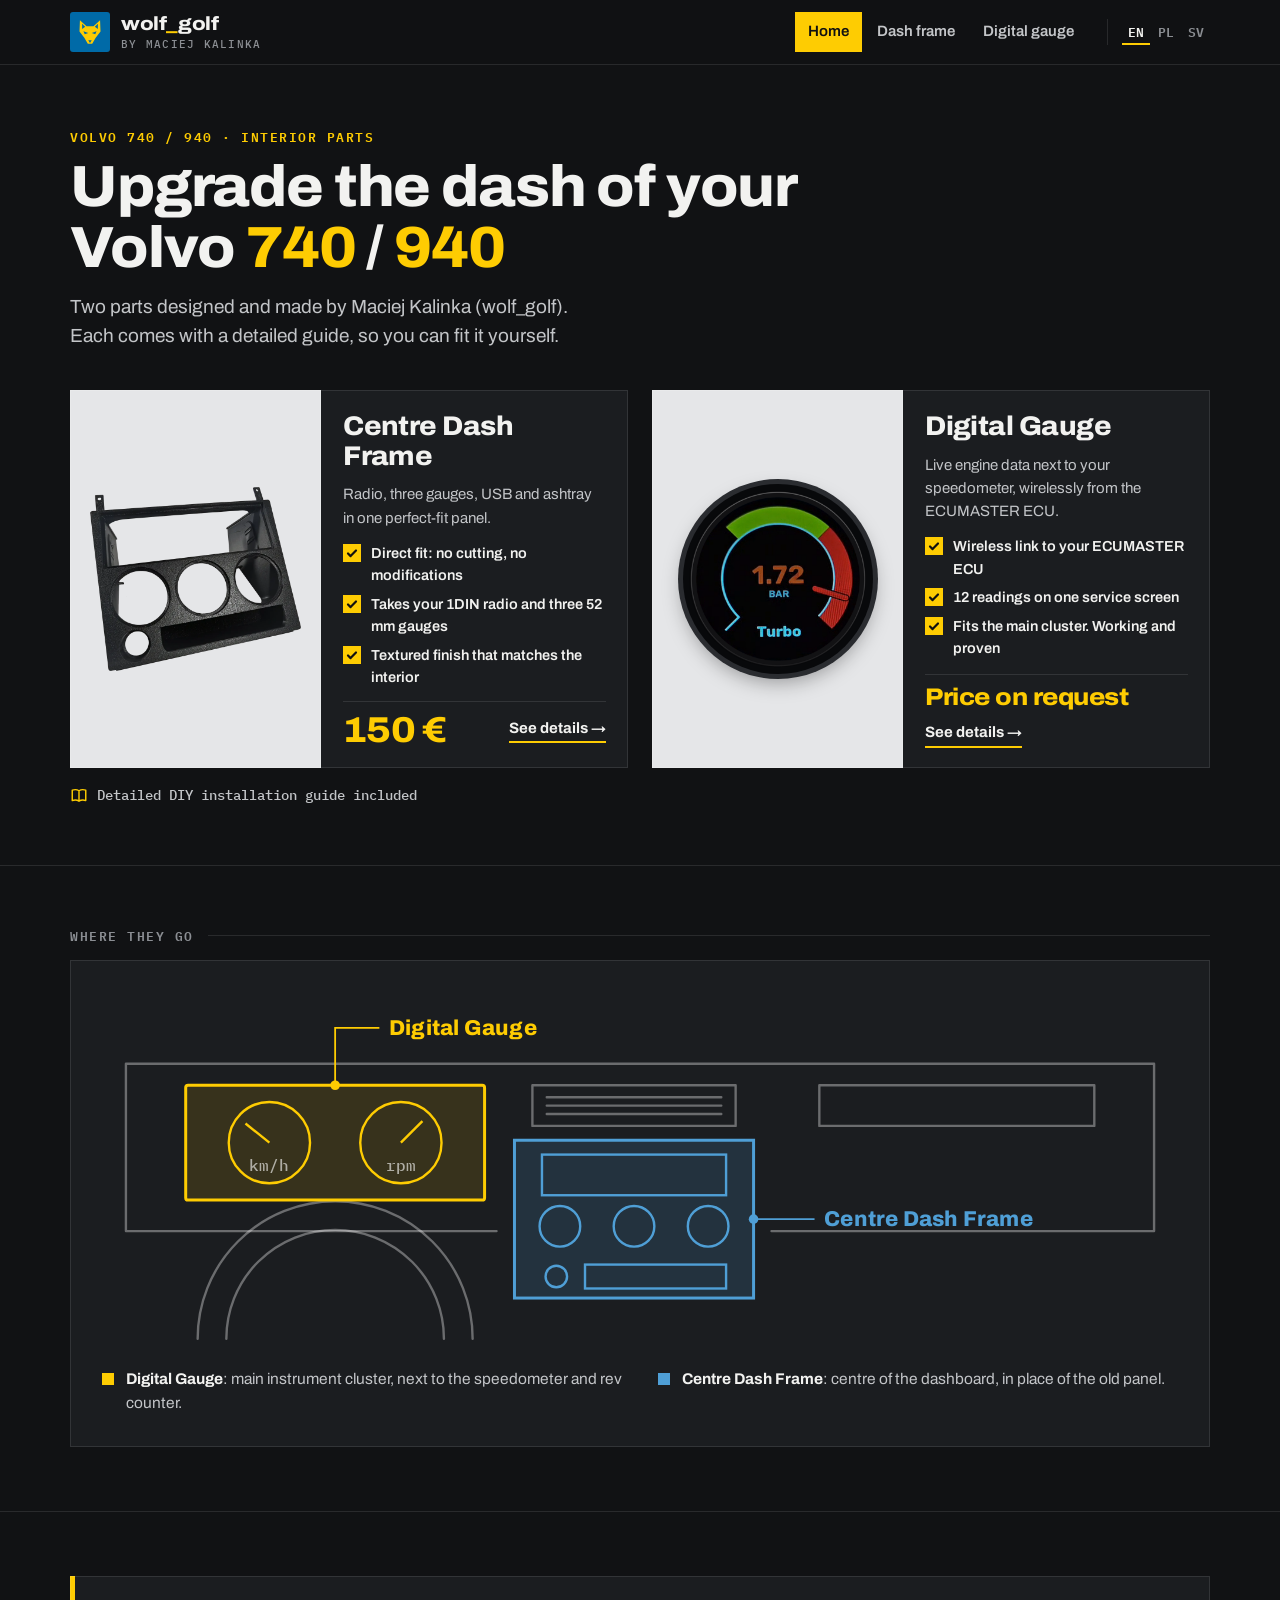
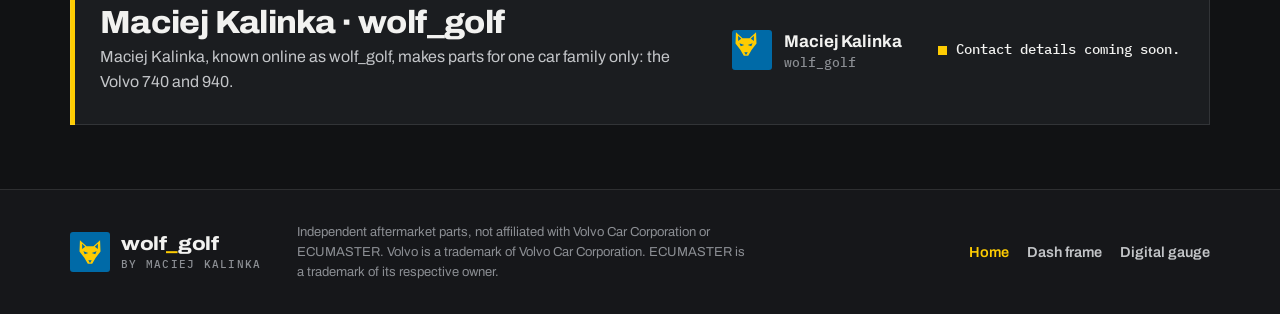
==== commit 5429c692: "Square corners throughout; square hotspot markers Co-Authored-By: Claude Opus 5.5 <noreply@anthropic" ====
--- a/index.html
+++ b/index.html
@@ -71,12 +71,12 @@
 <figure class="box-fig"><svg class="dash" viewBox="0 0 900 290" role="img" aria-label="Dashboard diagram: the digital gauge sits in the main instrument cluster behind the steering wheel, the frame sits in the centre of the dashboard">
 <path class="ln" d="M20 60 H880 M20 60 V200 M880 60 V200 M20 200 H330 M560 200 H880"/>
 <path class="ln" d="M80 290 A115 115 0 0 1 310 290 M104 290 A91 91 0 0 1 286 290"/>
-<rect class="ln" x="360" y="78" width="170" height="34" rx="4"/><path class="ln" d="M372 88 H518 M372 95 H518 M372 102 H518"/>
-<rect class="ln" x="600" y="78" width="230" height="34" rx="4"/>
-<g class="z"><rect class="gz" x="70" y="78" width="250" height="96" rx="12"/>
+<rect class="ln" x="360" y="78" width="170" height="34" rx="0"/><path class="ln" d="M372 88 H518 M372 95 H518 M372 102 H518"/>
+<rect class="ln" x="600" y="78" width="230" height="34" rx="0"/>
+<g class="z"><rect class="gz" x="70" y="78" width="250" height="96" rx="2"/>
 <circle class="gl" cx="140" cy="126" r="34"/><circle class="gl" cx="250" cy="126" r="34"/><path class="gl" d="M140 126 l-20 -16 M250 126 l18 -18"/>
 <text x="140" y="150" text-anchor="middle">km/h</text><text x="250" y="150" text-anchor="middle">rpm</text></g>
-<g class="z"><rect class="fz" x="345" y="124" width="200" height="132" rx="6"/><rect class="fl" x="368" y="136" width="154" height="34"/>
+<g class="z"><rect class="fz" x="345" y="124" width="200" height="132" rx="0"/><rect class="fl" x="368" y="136" width="154" height="34"/>
 <circle class="fl" cx="383" cy="196" r="17"/><circle class="fl" cx="445" cy="196" r="17"/><circle class="fl" cx="507" cy="196" r="17"/>
 <circle class="fl" cx="380" cy="238" r="9"/><rect class="fl" x="404" y="228" width="118" height="20"/></g>
 <path class="lead g" d="M195 78 V30 H232"/><circle class="dot g" cx="195" cy="78" r="4"/><text class="lbl g" x="240" y="36">Digital Gauge</text><path class="lead f" d="M545 190 H596"/><circle class="dot f" cx="545" cy="190" r="4"/><text class="lbl f" x="604" y="196">Centre Dash Frame</text>
--- a/styles.css
+++ b/styles.css
@@ -25,20 +25,20 @@
 .sr-only{position:absolute;width:1px;height:1px;overflow:hidden;clip:rect(0 0 0 0);white-space:nowrap}
 .wrap{max-width:1180px;margin:0 auto;padding-inline:max(20px,env(safe-area-inset-left)) max(20px,env(safe-area-inset-right))}
 :focus-visible{outline:2px solid var(--yellow);outline-offset:3px}
-.skip{position:absolute;left:12px;top:-60px;z-index:100;background:var(--yellow);color:#111;padding:10px 16px;border-radius:6px;font-weight:700;text-decoration:none}
+.skip{position:absolute;left:12px;top:-60px;z-index:100;background:var(--yellow);color:#111;padding:10px 16px;border-radius:0;font-weight:700;text-decoration:none}
 .skip:focus{top:12px}
 
 /* header */
 .top{position:sticky;top:0;z-index:60;background:rgba(17,18,20,.95);border-bottom:1px solid var(--line)}
 .top .wrap{display:flex;align-items:center;gap:20px;min-height:64px}
 .lockup{display:flex;align-items:center;gap:11px;text-decoration:none;color:var(--ink);min-width:0}
-.mark{width:40px;height:40px;flex:none;border-radius:8px;background:var(--blue);display:grid;place-items:center}
+.mark{width:40px;height:40px;flex:none;border-radius:3px;background:var(--blue);display:grid;place-items:center}
 .mark svg{width:28px;height:28px}
 .word b{display:block;font-weight:800;font-stretch:115%;font-size:19px;letter-spacing:-.02em;line-height:1}
 .word i{color:var(--yellow);font-style:normal}
 .word small{display:block;font:500 10.5px/1 var(--mono);letter-spacing:.12em;text-transform:uppercase;color:var(--ink-3);margin-top:6px;white-space:nowrap}
 .nav{margin-left:auto;display:flex;gap:2px}
-.nav a{color:var(--ink-2);text-decoration:none;font-weight:600;font-size:15px;padding:8px 13px;border-radius:6px;white-space:nowrap}
+.nav a{color:var(--ink-2);text-decoration:none;font-weight:600;font-size:15px;padding:8px 13px;border-radius:0;white-space:nowrap}
 .nav a:hover{color:var(--ink);background:rgba(255,255,255,.06)}
 .nav a[aria-current="page"]{color:#111;background:var(--yellow)}
 .lang{display:flex;align-items:center;gap:2px;font:600 12.5px/1 var(--mono);padding-left:14px;border-left:1px solid var(--line)}
@@ -56,7 +56,7 @@
 /* shared */
 .eyebrow{font:600 12.5px/1.3 var(--mono);letter-spacing:.12em;text-transform:uppercase;color:var(--yellow)}
 .lead{font-size:clamp(17px,1.7vw,19px);line-height:1.5;color:var(--ink-2);max-width:46ch}
-.btn{display:inline-flex;align-items:center;gap:10px;background:var(--yellow);color:#111;font-weight:800;font-size:16px;text-decoration:none;padding:13px 22px;border-radius:7px;white-space:nowrap}
+.btn{text-transform:uppercase;letter-spacing:.04em;font-size:15px !important;display:inline-flex;align-items:center;gap:10px;background:var(--yellow);color:#111;font-weight:800;font-size:16px;text-decoration:none;padding:13px 22px;border-radius:0;white-space:nowrap}
 .btn:hover{background:var(--yellow-2)}
 .price{font-weight:800;font-stretch:110%;font-size:clamp(28px,3vw,36px);letter-spacing:-.02em;color:var(--yellow);line-height:1;white-space:nowrap}
 .price.req{font-size:clamp(20px,2vw,24px)}
@@ -64,7 +64,7 @@
 .note svg{width:18px;height:18px;flex:none;fill:none;stroke:var(--yellow);stroke-width:1.6;stroke-linejoin:round}
 .ticks{list-style:none;margin:0;padding:0;display:grid;gap:8px}
 .ticks li{display:flex;gap:10px;align-items:flex-start;font-weight:600}
-.ticks li::before{content:"";flex:none;width:18px;height:18px;margin-top:2px;border-radius:3px;background:var(--yellow) url("data:image/svg+xml,%3Csvg xmlns='http://www.w3.org/2000/svg' viewBox='0 0 18 18'%3E%3Cpath d='M5 9.5l2.6 2.6L13 6.5' fill='none' stroke='%23111' stroke-width='2.2' stroke-linecap='round' stroke-linejoin='round'/%3E%3C/svg%3E") center/100% no-repeat}
+.ticks li::before{content:"";flex:none;width:18px;height:18px;margin-top:2px;border-radius:0;background:var(--yellow) url("data:image/svg+xml,%3Csvg xmlns='http://www.w3.org/2000/svg' viewBox='0 0 18 18'%3E%3Cpath d='M5 9.5l2.6 2.6L13 6.5' fill='none' stroke='%23111' stroke-width='2.2' stroke-linecap='round' stroke-linejoin='round'/%3E%3C/svg%3E") center/100% no-repeat}
 
 .sec{padding:clamp(40px,5vw,64px) 0;border-top:1px solid var(--line)}
 .sh{display:flex;align-items:center;gap:14px;margin:0 0 18px;font:600 12.5px/1 var(--mono);letter-spacing:.12em;text-transform:uppercase;color:var(--ink-3)}
@@ -74,7 +74,7 @@
 .two > * > .sh:not(:first-child){margin-top:36px}
 @media (max-width:860px){.two{grid-template-columns:1fr}}
 
-.plate{display:grid;place-items:center;border-radius:10px;background:var(--plate);color:#111;text-decoration:none}
+.plate{display:grid;place-items:center;border-radius:0;background:var(--plate);outline:1px solid rgba(255,255,255,.14);outline-offset:-1px;color:#111;text-decoration:none}
 .dial{display:block;position:relative;aspect-ratio:1;border-radius:50%;background:#08090b;box-shadow:0 0 0 5px #2a2c30,0 8px 20px rgba(0,0,0,.35)}
 .dial img{width:100%;height:100%;object-fit:cover;clip-path:circle(46.5% at 50% 50%);border-radius:50%}
 
@@ -94,7 +94,7 @@
 .hero h1 em{font-style:normal;color:var(--yellow)}
 .hero .lead{margin-top:14px}
 .cards2{display:grid;grid-template-columns:1fr 1fr;gap:clamp(14px,2vw,24px);margin-top:clamp(26px,3.5vw,40px)}
-.pcard{display:grid;grid-template-columns:minmax(0,.9fr) minmax(0,1.1fr);gap:0;border-radius:12px;overflow:hidden;background:var(--panel);box-shadow:inset 0 0 0 1px var(--line);text-decoration:none;color:var(--ink)}
+.pcard{display:grid;grid-template-columns:minmax(0,.9fr) minmax(0,1.1fr);gap:0;border-radius:0;overflow:hidden;background:var(--panel);box-shadow:inset 0 0 0 1px var(--line);text-decoration:none;color:var(--ink)}
 .pcard:hover{box-shadow:inset 0 0 0 2px var(--yellow)}
 .pcard .plate{border-radius:0;padding:20px;min-height:260px}
 .pcard .plate img{max-height:200px;width:auto}
@@ -110,7 +110,7 @@
 @media (max-width:560px){.pcard{grid-template-columns:1fr}.pcard .plate{min-height:220px}}
 
 /* diagram */
-.box-fig{margin:0;padding:clamp(16px,3vw,32px);border-radius:10px;background:var(--panel);box-shadow:inset 0 0 0 1px var(--line)}
+.box-fig{margin:0;padding:clamp(16px,3vw,32px);border-radius:0;background:var(--panel);box-shadow:inset 0 0 0 1px var(--line)}
 .dash{width:100%;height:auto;overflow:visible}
 .dash .ln{fill:none;stroke:rgba(255,255,255,.35);stroke-width:2;stroke-linecap:round;stroke-linejoin:round}
 .dash .gz{fill:rgba(254,204,2,.12);stroke:var(--yellow);stroke-width:2.5}
@@ -127,7 +127,7 @@
 @media (max-width:600px){.dash .lbl,.dash .lead,.dash .dot{display:none}}
 .keys{list-style:none;margin:20px 0 0;padding:0;display:grid;grid-template-columns:1fr 1fr;gap:12px 36px}
 .keys li{display:grid;grid-template-columns:12px 1fr;gap:12px;align-items:start;font-size:15.5px;color:var(--ink-2)}
-.keys li::before{content:"";width:12px;height:12px;border-radius:2px;margin-top:6px;background:var(--yellow)}
+.keys li::before{content:"";width:12px;height:12px;border-radius:0;margin-top:6px;background:var(--yellow)}
 .keys li.f::before{background:var(--blue-l)}
 .keys b{color:var(--ink)}
 .keys a{color:inherit;text-decoration:none}
@@ -135,14 +135,14 @@
 @media (max-width:760px){.keys{grid-template-columns:1fr}}
 
 /* order / contact */
-.order-box{display:grid;grid-template-columns:1.3fr auto auto;gap:18px 36px;align-items:center;padding:clamp(20px,3vw,30px);border-radius:12px;background:var(--panel);box-shadow:inset 0 0 0 1px var(--line),inset 5px 0 0 var(--yellow)}
+.order-box{display:grid;grid-template-columns:1.3fr auto auto;gap:18px 36px;align-items:center;padding:clamp(20px,3vw,30px);border-radius:0;background:var(--panel);box-shadow:inset 0 0 0 1px var(--line),inset 5px 0 0 var(--yellow)}
 .order-box h2{font-size:clamp(24px,2.6vw,32px)}
 .order-box p{color:var(--ink-2);margin-top:6px}
 .order-box .who{display:flex;align-items:center;gap:12px}
 .order-box .who b{display:block;font-size:17px}
 .order-box .who span{display:block;font:500 13px/1.3 var(--mono);color:var(--ink-3)}
 .order-box .soon{display:flex;align-items:center;gap:9px;margin:0;font:500 14px/1.4 var(--mono);color:var(--ink)}
-.order-box .soon::before{content:"";width:9px;height:9px;flex:none;border-radius:2px;background:var(--yellow)}
+.order-box .soon::before{content:"";width:9px;height:9px;flex:none;border-radius:0;background:var(--yellow)}
 @media (max-width:860px){.order-box{grid-template-columns:1fr}}
 
 /* product hero */
@@ -162,23 +162,23 @@
 .hot{padding:clamp(16px,2.5vw,28px)}
 .hot .in{position:relative;display:block}
 .hot img{width:100%}
-.pin{position:absolute;width:28px;height:28px;margin:-14px 0 0 -14px;border-radius:50%;background:var(--yellow);color:#111;font:700 14px/1 var(--mono);display:grid;place-items:center;box-shadow:0 0 0 3px #111}
+.pin{position:absolute;width:26px;height:26px;margin:-13px 0 0 -13px;border-radius:0;background:var(--yellow);color:#111;font:700 14px/1 var(--mono);display:grid;place-items:center;box-shadow:0 0 0 3px #111}
 .legend{list-style:none;margin:16px 0 0;padding:0;display:grid;grid-template-columns:1fr 1fr;gap:12px 24px}
 .legend li{display:grid;grid-template-columns:28px 1fr;gap:10px;align-items:start;font-size:14.5px;color:var(--ink-2)}
-.legend .n{width:24px;height:24px;border-radius:50%;background:var(--yellow);color:#111;font:700 12.5px/1 var(--mono);display:grid;place-items:center}
+.legend .n{width:24px;height:24px;border-radius:0;background:var(--yellow);color:#111;font:700 12.5px/1 var(--mono);display:grid;place-items:center}
 .legend b{display:block;color:var(--ink);font-size:15.5px}
 @media (max-width:480px){.legend{grid-template-columns:1fr}.pin{width:22px;height:22px;margin:-11px 0 0 -11px;font-size:11px}}
 
 /* installed shot */
 .shot{margin:0}
-.shot a{display:block;border-radius:10px;overflow:hidden}
+.shot a{display:block;border-radius:0;overflow:hidden}
 .shot img{width:100%;aspect-ratio:4/3;object-fit:cover;object-position:50% 35%}
 .shot figcaption{margin-top:10px;font:500 13px/1.5 var(--mono);color:var(--ink-3)}
 
 /* gallery */
 .gallery{display:grid;grid-template-columns:repeat(4,minmax(0,1fr));gap:14px}
 .gallery a{display:block;text-decoration:none;color:var(--ink)}
-.gallery .ph{display:grid;place-items:center;aspect-ratio:4/3;border-radius:8px;overflow:hidden;background:var(--plate)}
+.gallery .ph{display:grid;place-items:center;aspect-ratio:4/3;border-radius:0;overflow:hidden;background:var(--plate)}
 .gallery .ph img{max-width:84%;max-height:80%;width:auto}
 .gallery a.photo .ph img{max-width:none;max-height:none;width:100%;height:100%;object-fit:cover}
 .gallery a:hover .ph{box-shadow:0 0 0 2px var(--yellow)}
@@ -186,9 +186,9 @@
 @media (max-width:760px){.gallery{grid-template-columns:repeat(2,minmax(0,1fr))}}
 
 /* other product */
-.other{display:grid;grid-template-columns:120px 1fr auto;gap:20px;align-items:center;margin-top:16px;padding:12px 22px 12px 12px;border-radius:12px;text-decoration:none;color:var(--ink);background:var(--panel);box-shadow:inset 0 0 0 1px var(--line)}
+.other{display:grid;grid-template-columns:120px 1fr auto;gap:20px;align-items:center;margin-top:16px;padding:12px 22px 12px 12px;border-radius:0;text-decoration:none;color:var(--ink);background:var(--panel);box-shadow:inset 0 0 0 1px var(--line)}
 .other:hover{box-shadow:inset 0 0 0 2px var(--yellow)}
-.other .th{display:grid;place-items:center;height:96px;border-radius:8px;background:var(--plate)}
+.other .th{display:grid;place-items:center;height:96px;border-radius:0;background:var(--plate)}
 .other .th img{max-height:76px;width:auto;max-width:90%}
 .other .th .dial{width:76px;box-shadow:0 0 0 3px #2a2c30}
 .other .ot{display:grid;gap:2px;min-width:0}
@@ -198,8 +198,8 @@
 @media (max-width:620px){.other{grid-template-columns:90px 1fr}.other .th{height:80px}.other .go{grid-column:1/-1;justify-self:start}}
 
 /* gauge: wireless link */
-.link{display:grid;grid-template-columns:minmax(0,1fr) minmax(0,1.1fr) minmax(0,.8fr);align-items:center;gap:8px;padding:clamp(18px,3vw,28px);border-radius:10px;background:var(--panel);box-shadow:inset 0 0 0 1px var(--line)}
-.ecu{justify-self:center;width:min(190px,100%);aspect-ratio:1.6;border-radius:8px;background:#26282c;box-shadow:inset 0 0 0 1.5px rgba(255,255,255,.25);display:grid;place-content:center;text-align:center;position:relative}
+.link{display:grid;grid-template-columns:minmax(0,1fr) minmax(0,1.1fr) minmax(0,.8fr);align-items:center;gap:8px;padding:clamp(18px,3vw,28px);border-radius:0;background:var(--panel);box-shadow:inset 0 0 0 1px var(--line)}
+.ecu{justify-self:center;width:min(190px,100%);aspect-ratio:1.6;border-radius:0;background:#26282c;box-shadow:inset 0 0 0 1.5px rgba(255,255,255,.25);display:grid;place-content:center;text-align:center;position:relative}
 .ecu::before,.ecu::after{content:"";position:absolute;top:22%;bottom:22%;width:8px;background:repeating-linear-gradient(180deg,rgba(255,255,255,.4) 0 3px,transparent 3px 9px)}
 .ecu::before{left:-8px}.ecu::after{right:-8px}
 .ecu b{font-size:clamp(15px,1.6vw,19px);font-stretch:112%;letter-spacing:.02em}
@@ -219,7 +219,7 @@
 
 /* gauge: service screen */
 .svc{display:grid;grid-template-columns:minmax(0,.75fr) minmax(0,1.25fr);gap:clamp(24px,4vw,56px);align-items:center}
-.svc figure{margin:0;display:grid;justify-items:center;padding:clamp(18px,3vw,32px);border-radius:10px;background:var(--plate)}
+.svc figure{margin:0;display:grid;justify-items:center;padding:clamp(18px,3vw,32px);border-radius:0;background:var(--plate)}
 .svc figure a{display:block;width:min(360px,100%);border-radius:50%}
 .svc figcaption{margin-top:14px;font:500 12.5px/1.4 var(--mono);color:#55585d}
 .readings{display:grid;grid-template-columns:repeat(2,minmax(0,1fr));gap:0 26px;margin:0}
@@ -231,11 +231,11 @@
 
 /* gauge: single screens */
 .screens{display:grid;grid-template-columns:repeat(6,minmax(0,1fr));gap:12px}
-.screens figure{margin:0;display:grid;justify-items:center;gap:12px;padding:16px 10px 14px;border-radius:10px;background:var(--plate);color:#111;text-align:center}
+.screens figure{margin:0;display:grid;justify-items:center;gap:12px;padding:16px 10px 14px;border-radius:0;background:var(--plate);color:#111;text-align:center}
 .screens a{display:block;width:100%;max-width:150px;border-radius:50%}
 .screens figcaption{font:500 12.5px/1.35 var(--mono);color:#2b2d31}
 .screens figcaption b{font-weight:700}
-.live{display:inline-block;margin-left:6px;font:700 10px/1 var(--mono);letter-spacing:.08em;color:#111;background:var(--yellow);padding:3px 5px;border-radius:3px;vertical-align:1px}
+.live{display:inline-block;margin-left:6px;font:700 10px/1 var(--mono);letter-spacing:.08em;color:#111;background:var(--yellow);padding:3px 5px;border-radius:0;vertical-align:1px}
 @media (max-width:980px){.screens{grid-template-columns:repeat(3,minmax(0,1fr))}}
 @media (max-width:480px){.screens{grid-template-columns:repeat(2,minmax(0,1fr))}}
 
@@ -253,10 +253,10 @@
 .lb::backdrop{background:rgba(10,10,12,.92)}
 .lb-bar{display:flex;justify-content:space-between;align-items:center;margin-bottom:12px}
 .lb-count{font:600 13px/1 var(--mono);color:var(--ink-3)}
-.lb button{font:inherit;cursor:pointer;color:var(--ink);background:rgba(255,255,255,.1);border:0;border-radius:6px;padding:9px 16px;font-weight:700}
+.lb button{font:inherit;cursor:pointer;color:var(--ink);background:rgba(255,255,255,.1);border:0;border-radius:0;padding:9px 16px;font-weight:700}
 .lb button:hover{background:var(--yellow);color:#111}
 .lb-stage{position:relative;display:grid;grid-template-columns:auto 1fr auto;align-items:center;gap:12px}
-.lb-frame{display:grid;place-items:center;min-height:0;border-radius:10px;background:var(--plate);padding:20px}
+.lb-frame{display:grid;place-items:center;min-height:0;border-radius:0;background:var(--plate);padding:20px}
 .lb-frame img{max-height:72vh;width:auto;max-width:100%}
 .lb-frame.photo{padding:0;overflow:hidden;background:#000}
 .lb-frame.round img{border-radius:50%;clip-path:circle(46.5% at 50% 50%);max-height:70vh}
